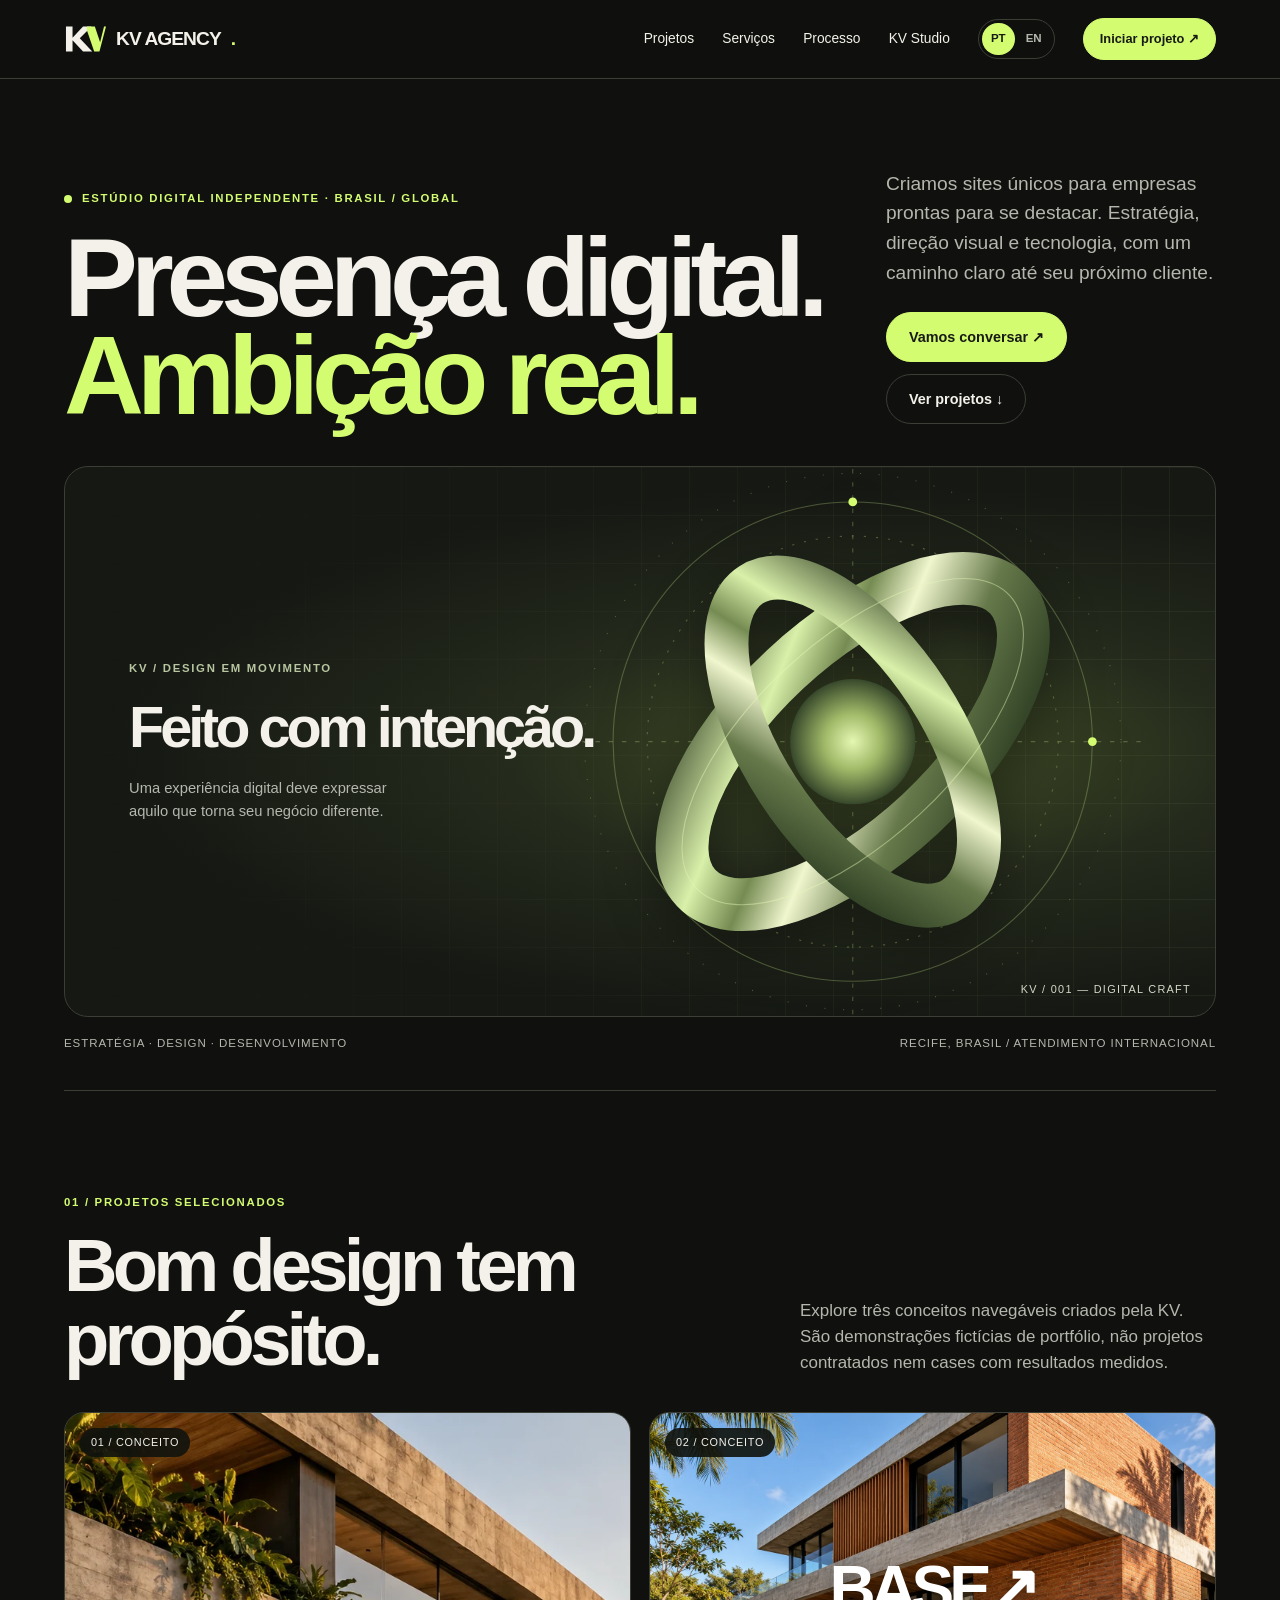
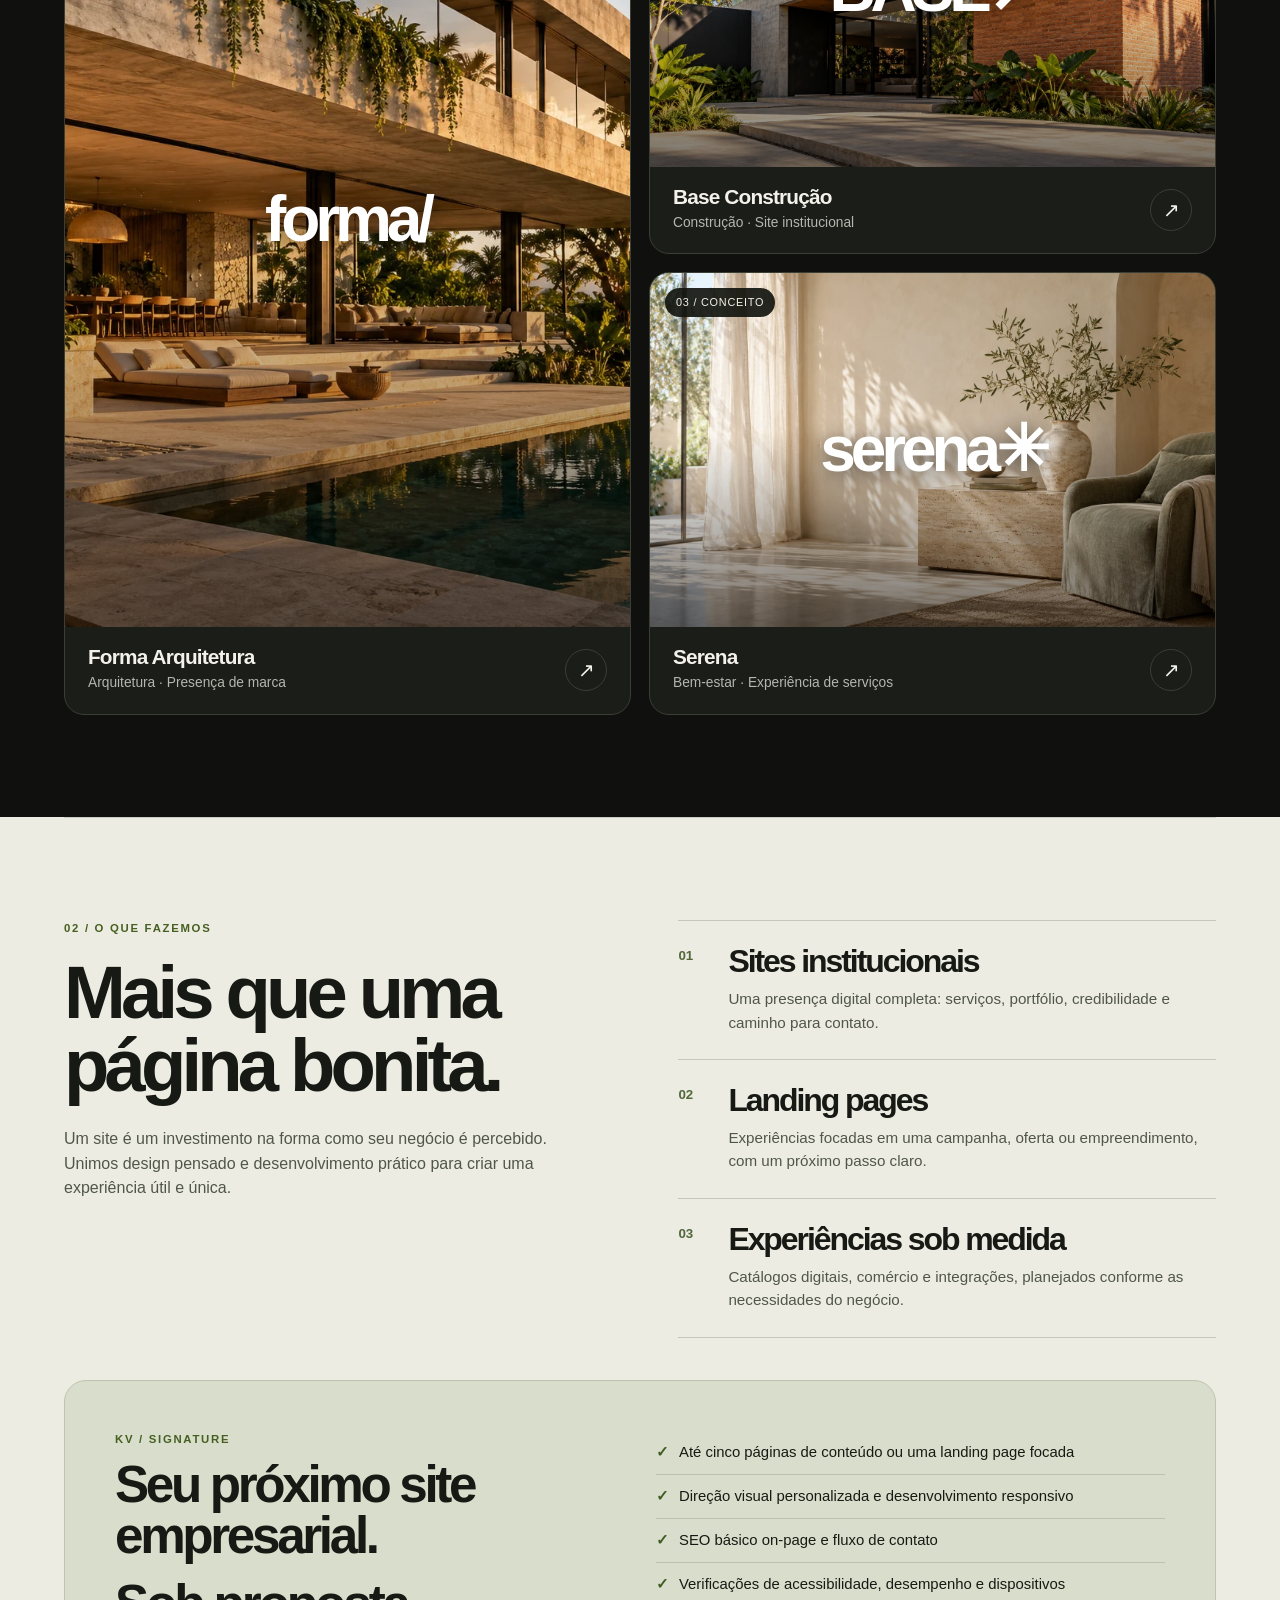
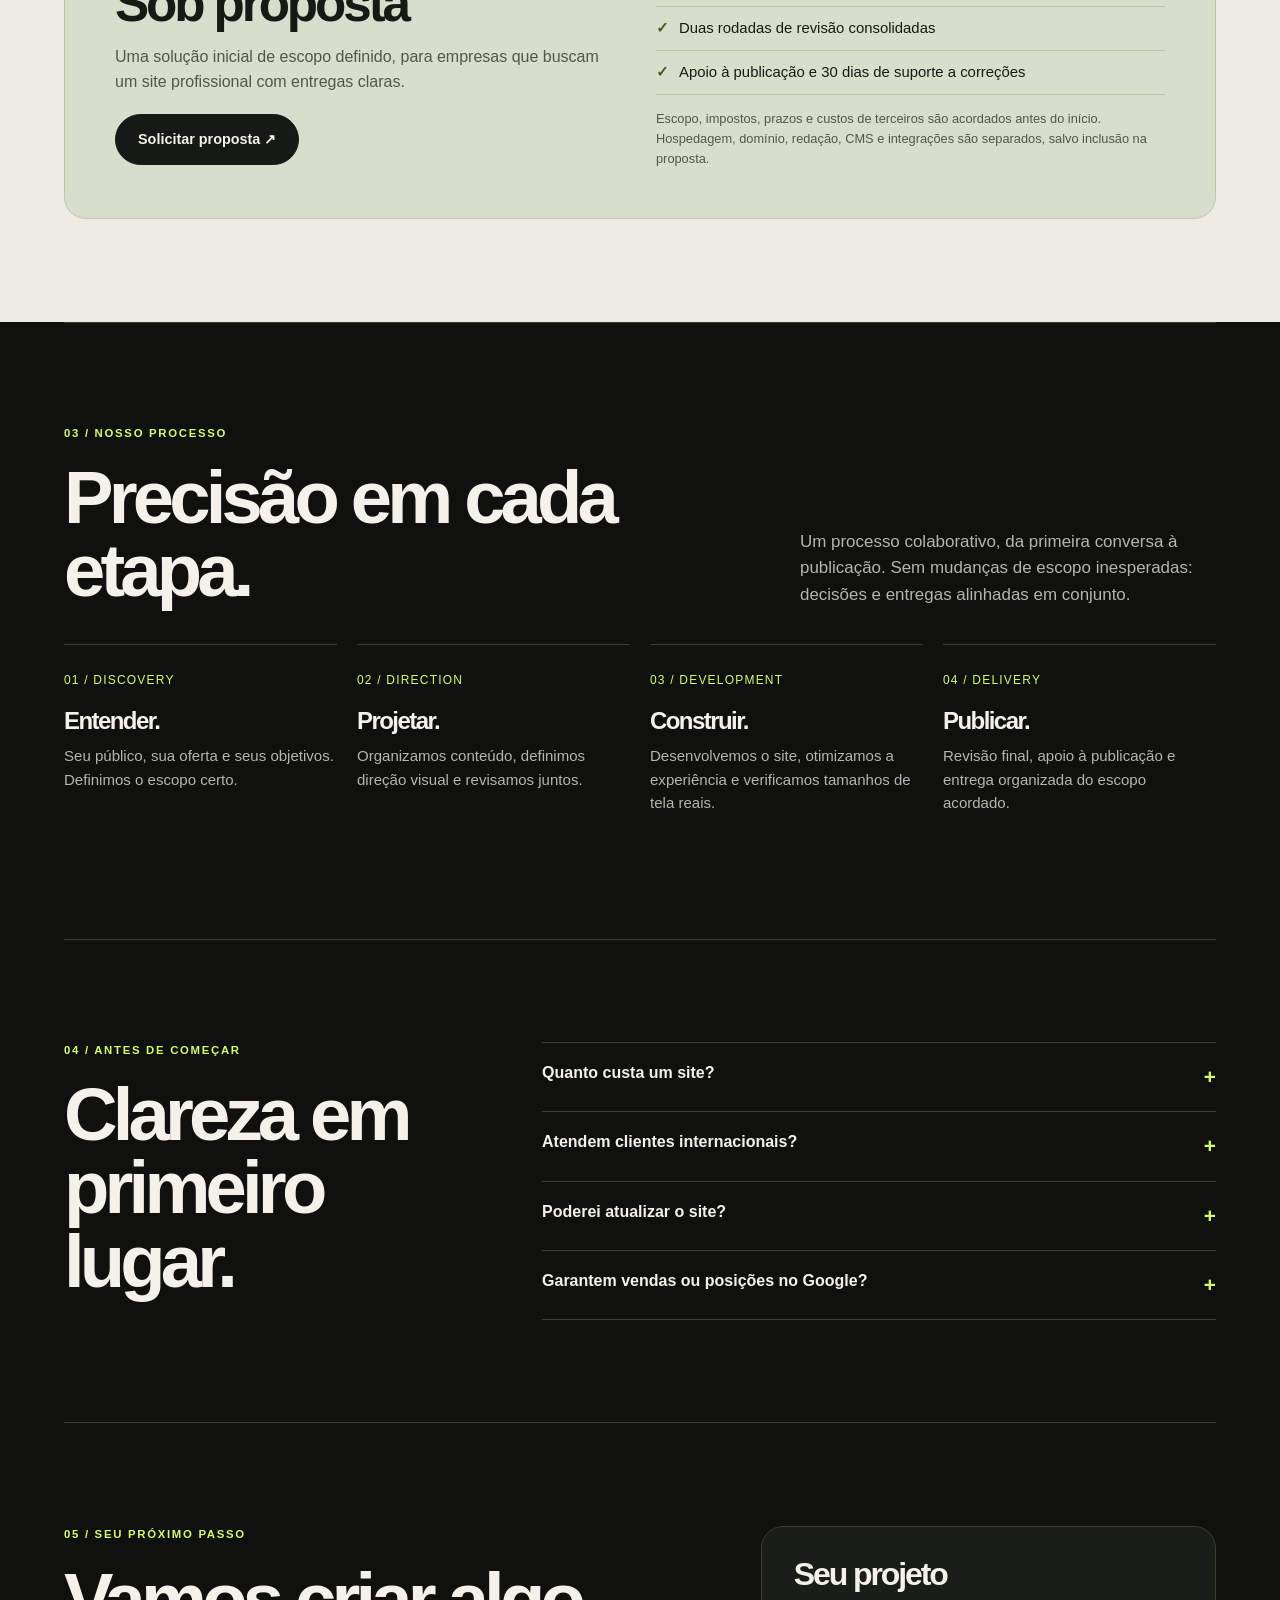
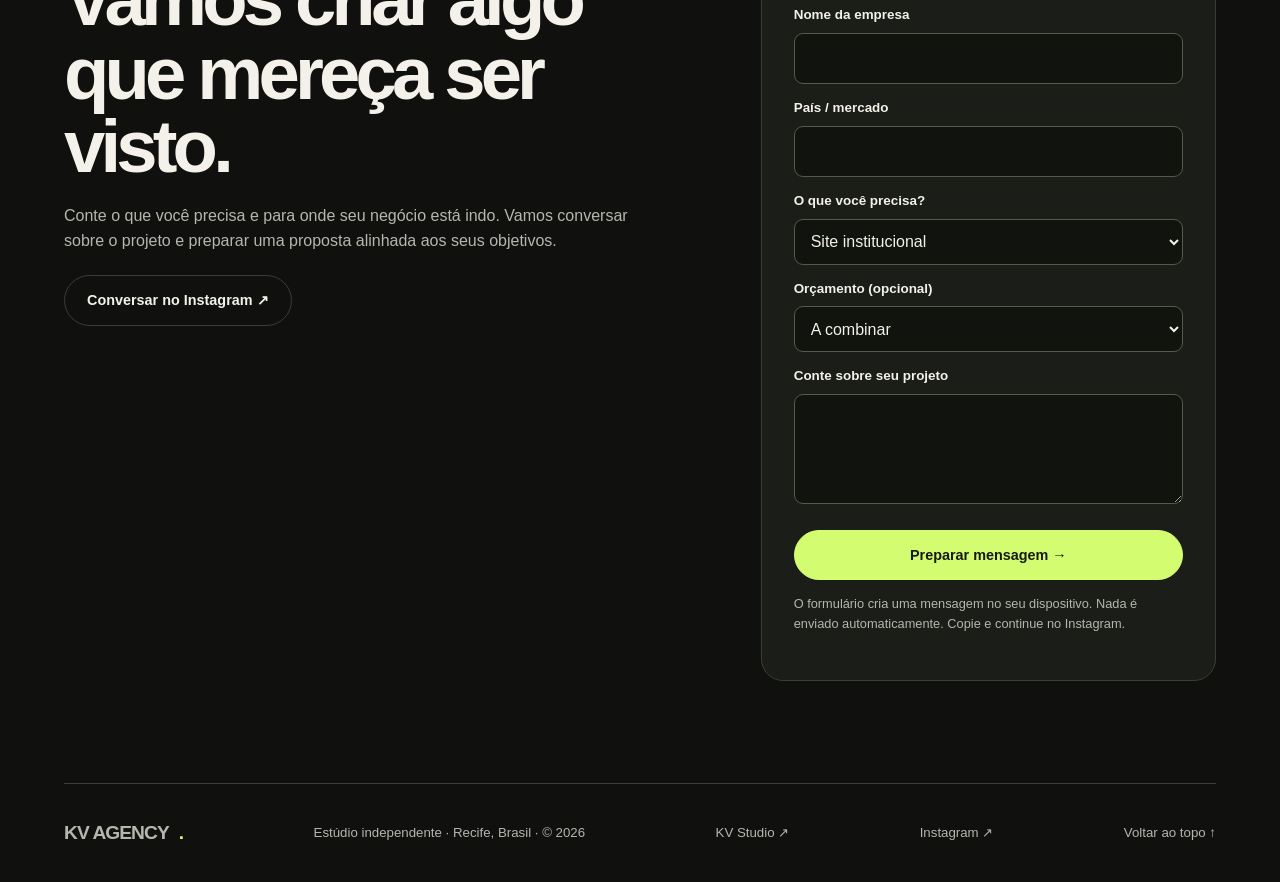
==== index.html @ 7738884a "Rebuild KV Agency as premium bilingual responsive studio website" ====
<!doctype html>
<html lang="pt-BR">
<head>
<meta charset="utf-8"><meta name="viewport" content="width=device-width, initial-scale=1"><meta name="theme-color" content="#10110f">
<title>KV AGENCY — Design digital para marcas ambiciosas</title><meta name="description" content="Estúdio independente de estratégia, design e desenvolvimento web. Sites personalizados para empresas que querem se destacar, do Brasil ao mundo."><meta property="og:title" content="KV AGENCY — Design digital para marcas ambiciosas"><meta property="og:description" content="Estratégia, design e desenvolvimento. Do Brasil para o mundo."><meta property="og:type" content="website"><link rel="icon" href="favicon.svg" type="image/svg+xml">
<style>
:root{--bg:#10110f;--panel:#1a1d18;--ink:#f3f1e9;--muted:#b4b7ad;--line:#3a3e35;--lime:#d3fc71;--paper:#edece3;--dark:#171a14;--max:1440px;--space:clamp(20px,5vw,76px)}*{box-sizing:border-box}html{scroll-behavior:smooth;scroll-padding-top:110px}body{margin:0;background:var(--bg);color:var(--ink);font-family:Arial,Helvetica,sans-serif;line-height:1.55;-webkit-font-smoothing:antialiased}a{color:inherit;text-decoration:none}button,input,textarea,select{font:inherit}button{cursor:pointer}button,a,input,select,textarea,summary{outline-offset:5px}button:focus-visible,a:focus-visible,input:focus-visible,select:focus-visible,textarea:focus-visible,summary:focus-visible{outline:2px solid #91b63c}h1,h2,h3,p{margin:0}h1,h2,h3{line-height:.99;letter-spacing:-.065em;font-weight:700}h2{font-size:clamp(2.55rem,5.8vw,5.8rem)}h3{font-size:clamp(1.45rem,2.5vw,2.2rem)}p{color:var(--muted)}img{display:block;max-width:100%}.wrap{max-width:var(--max);padding-inline:var(--space);margin-inline:auto}.skip{position:fixed;left:12px;top:-100px;background:var(--lime);color:var(--dark);padding:12px;z-index:20}.skip:focus{top:10px}.eyebrow{font-size:.71rem;font-weight:700;letter-spacing:.15em;text-transform:uppercase;color:var(--lime);display:flex;align-items:center;gap:10px}.dot{display:inline-block;width:8px;height:8px;background:var(--lime);border-radius:50%;flex:none}.topbar{position:sticky;top:0;z-index:10;background:#10110ff5;backdrop-filter:blur(14px);border-bottom:1px solid var(--line)}.navrow{display:flex;align-items:center;justify-content:space-between;gap:22px;min-height:78px}.brand{display:flex;align-items:center;gap:10px;white-space:nowrap;font-weight:800;font-size:1.2rem;letter-spacing:-.05em}.brand svg{width:42px;height:34px;flex:none}.nav{display:flex;align-items:center;gap:clamp(14px,2.2vw,32px);font-size:.86rem}.nav a:hover,.nav button:hover,.textlink:hover{color:var(--lime)}.nav a{white-space:nowrap}.lang{display:flex;border:1px solid var(--line);border-radius:99px;padding:3px;gap:2px}.lang button{font-size:.72rem;font-weight:700;background:none;color:var(--muted);border:0;border-radius:99px;padding:7px 9px}.lang button[aria-pressed=true]{background:var(--lime);color:var(--dark)}.menu{display:none;background:transparent;color:var(--ink);border:1px solid var(--line);border-radius:99px;padding:9px 13px}.button{min-height:50px;display:inline-flex;align-items:center;justify-content:center;gap:14px;padding:13px 22px;border-radius:99px;background:var(--lime);color:var(--dark);border:1px solid var(--lime);font-size:.9rem;font-weight:700;text-align:center;transition:background .2s,transform .2s}.button:hover{background:#efffc8;transform:translateY(-2px)}.button.outline{background:transparent;color:var(--ink);border-color:var(--line)}.button.outline:hover{border-color:var(--lime)}.nav .button{min-height:42px;padding:10px 16px;font-size:.8rem}.nav .button:hover{color:var(--dark)}.hero{padding-top:clamp(50px,7vw,100px);padding-bottom:38px;position:relative}.hero-top{display:grid;grid-template-columns:1fr .42fr;align-items:end;gap:36px;margin-bottom:42px}.hero h1{font-size:clamp(3.5rem,8.65vw,8.9rem);line-height:.88;margin-top:22px;max-width:1100px}.hero h1 span{color:var(--lime)}.hero-side p{max-width:390px;font-size:clamp(1rem,1.5vw,1.2rem);margin-bottom:24px}.hero-actions{display:flex;flex-wrap:wrap;gap:12px}.hero-art{min-height:clamp(300px,43vw,560px);border:1px solid var(--line);border-radius:24px;background:radial-gradient(ellipse at 70% 52%,#414d26 0,#242a1c 33%,#151813 67%);position:relative;overflow:hidden;isolation:isolate;display:flex;align-items:center;padding:clamp(24px,5vw,72px)}.hero-art:before{content:"";position:absolute;inset:0;z-index:-1;background:linear-gradient(#b3c18a12 1px,transparent 1px),linear-gradient(90deg,#b3c18a12 1px,transparent 1px);background-size:48px 48px;mask-image:linear-gradient(90deg,transparent,#000)}.art-copy{position:relative;z-index:2;width:46%;max-width:480px}.art-copy .eyebrow{color:#b8c5a0}.art-copy strong{display:block;font-size:clamp(2rem,4.5vw,4.7rem);letter-spacing:-.07em;line-height:1.02;margin:20px 0}.art-copy p{font-size:.92rem;max-width:300px}.orbit{position:absolute;right:-1%;width:65%;height:110%;top:-5%;pointer-events:none;filter:drop-shadow(0 18px 24px #0005)}.orbit .rotor{transform-origin:340px 260px;animation:drift 10s ease-in-out infinite}.art-index{position:absolute;bottom:18px;right:24px;color:#d2d9c5;font-size:.68rem;letter-spacing:.12em}.hero-foot{display:flex;justify-content:space-between;gap:15px;padding:18px 0 0;color:var(--muted);font-size:.72rem;letter-spacing:.08em;text-transform:uppercase}.section{padding-block:clamp(62px,8vw,120px);border-top:1px solid var(--line)}.heading{display:grid;grid-template-columns:1.1fr .65fr;align-items:end;gap:32px;margin-bottom:36px}.heading .eyebrow{margin-bottom:18px}.heading p{max-width:470px;font-size:1.06rem}.work-grid{display:grid;grid-template-columns:repeat(2,minmax(0,1fr));gap:18px}.project{min-width:0;display:block;border:1px solid var(--line);border-radius:20px;overflow:hidden;background:var(--panel);transition:border-color .2s}.project:hover{border-color:var(--lime)}.project:first-child{grid-row:span 2;display:flex;flex-direction:column}.project-visual{position:relative;overflow:hidden;aspect-ratio:16/10;background:#333c2c;isolation:isolate;display:grid;place-items:center}.project:first-child .project-visual{flex:1;min-height:0;aspect-ratio:auto}.project-visual img{position:absolute;width:100%;height:100%;object-fit:cover;inset:0;transition:transform .6s;z-index:-1}.project:hover img{transform:scale(1.04)}.project-visual:after{content:"";position:absolute;inset:0;background:linear-gradient(180deg,#0000 45%,#0008);z-index:-1}.project-visual.base{background:#795c42}.project-visual.serena{background:#5f5b53}.preview-mark{position:absolute;top:15px;left:15px;display:inline-flex;background:#11130ee8;color:#f4f1e9;border-radius:99px;padding:6px 11px;font-size:.68rem;text-transform:uppercase;letter-spacing:.07em}.project-name{font-size:clamp(2rem,5vw,5rem);color:white;font-weight:700;letter-spacing:-.08em;text-shadow:0 3px 20px #0008}.project-info{display:flex;align-items:center;justify-content:space-between;gap:15px;padding:20px 23px}.project-info h3{font-size:1.3rem;letter-spacing:-.04em}.project-info p{font-size:.86rem;margin-top:5px}.arrow{display:grid;place-items:center;border:1px solid var(--line);border-radius:50%;width:42px;height:42px;flex:none;font-size:1.25rem}.project:hover .arrow{background:var(--lime);color:var(--dark);border-color:var(--lime)}.light{background:var(--paper);color:var(--dark)}.light p{color:#50564a}.light .eyebrow{color:#456020}.light .section{border-color:#c8cbbf}.services{display:grid;grid-template-columns:1fr 1fr;gap:clamp(30px,6vw,85px)}.services .eyebrow{margin-bottom:18px}.services h2{margin-bottom:24px}.service-list{border-top:1px solid #c3c8b9}.service{display:grid;grid-template-columns:38px 1fr;gap:12px;padding:25px 0;border-bottom:1px solid #c3c8b9}.service small{color:#52673a;font-weight:700}.service h3{margin-bottom:9px}.service p{font-size:.95rem}.offer{margin-top:42px;background:#d9ddcb;border:1px solid #bdc5af;border-radius:22px;padding:clamp(24px,4vw,50px);display:grid;grid-template-columns:1fr 1fr;gap:32px}.offer .eyebrow{margin-bottom:12px}.offer h3{font-size:clamp(2rem,4vw,4rem);margin-bottom:16px}.price{font-size:clamp(2rem,4vw,3.7rem);font-weight:700;letter-spacing:-.06em;margin:8px 0 16px;line-height:1}.offer .button{background:var(--dark);color:var(--ink);border-color:var(--dark);margin-top:20px}.offer ul{list-style:none;padding:0;margin:0}.offer li{padding:10px 0;border-bottom:1px solid #bbc3ac;display:flex;gap:10px;font-size:.93rem}.offer li:before{content:"✓";color:#405b20;font-weight:bold}.fine{font-size:.8rem;margin-top:14px}.steps{display:grid;grid-template-columns:repeat(4,1fr);gap:20px}.step{border-top:1px solid var(--line);padding:22px 0}.step small{font-size:.75rem;color:var(--lime);letter-spacing:.1em}.step h3{margin:17px 0 12px;font-size:1.5rem}.step p{font-size:.94rem}.faq{display:grid;grid-template-columns:.65fr 1fr;gap:40px}.faq .eyebrow{margin-bottom:18px}.faq details{border-top:1px solid var(--line);padding:18px 0}.faq details:last-child{border-bottom:1px solid var(--line)}summary{cursor:pointer;font-weight:700;list-style:none;display:flex;justify-content:space-between;gap:20px}summary::-webkit-details-marker{display:none}summary:after{content:"+";color:var(--lime);font-size:1.3rem}details[open] summary:after{content:"−"}details p{margin-top:12px;font-size:.95rem}.contact{display:grid;grid-template-columns:1fr .75fr;gap:clamp(30px,7vw,100px);align-items:start}.contact h2{margin:20px 0}.contact .hero-actions{margin-top:22px}.brief{border:1px solid var(--line);background:var(--panel);border-radius:22px;padding:clamp(20px,3vw,32px)}.brief h3{margin-bottom:15px}.brief label{display:block;font-size:.84rem;font-weight:700;margin:14px 0 7px}.brief input,.brief select,.brief textarea{width:100%;background:#10130e;color:var(--ink);border:1px solid #545a4a;border-radius:9px;padding:12px;min-height:46px}.brief textarea{resize:vertical;min-height:110px}.brief .button{margin-top:18px;width:100%}.brief output{display:block;white-space:pre-wrap;overflow-wrap:anywhere;margin:18px 0;color:var(--ink);font-size:.92rem}.brief [hidden]{display:none!important}.result-actions{display:flex;gap:9px;flex-wrap:wrap}.result-actions .button{width:auto;margin:0}.foot{border-top:1px solid var(--line);padding:34px 0;display:flex;justify-content:space-between;gap:20px;flex-wrap:wrap;align-items:center;color:var(--muted);font-size:.83rem}.foot a:hover{color:var(--lime)}.js .reveal{opacity:0;transform:translateY(22px);transition:opacity .65s,transform .65s}.js .reveal.visible{opacity:1;transform:none}@keyframes drift{50%{transform:rotate(5deg) translateY(-8px)}}
@media(max-width:1000px){.navrow{gap:12px}.nav{gap:12px}.nav .button{display:none}.hero-top{grid-template-columns:1fr}.hero-side{display:flex;align-items:end;justify-content:space-between;gap:25px}.hero-side p{margin:0}.hero h1{font-size:clamp(3.6rem,10vw,8rem)}.hero-art{min-height:360px}.steps{grid-template-columns:1fr 1fr}.contact{grid-template-columns:1fr 1fr}}@media(max-width:700px){html{scroll-padding-top:85px}.navrow{min-height:68px;flex-wrap:wrap;padding-block:10px}.menu{display:block;margin-left:auto}.nav{display:none;width:100%;flex-direction:column;align-items:stretch;gap:0;padding-bottom:10px}.nav.open{display:flex}.nav a{padding:12px 0;border-top:1px solid var(--line)}.nav .button{display:inline-flex;border-top:1px solid var(--lime);padding:12px;margin-top:8px}.nav .lang{align-self:flex-start;margin-top:10px}.nojs .nav{display:flex}.hero{padding-top:48px}.hero-top{gap:22px;margin-bottom:24px}.hero h1{font-size:clamp(3.15rem,12.4vw,5.5rem);margin-top:19px}.hero-side{display:block}.hero-side p{margin-bottom:18px}.hero-art{min-height:420px;align-items:flex-start;padding:22px}.art-copy{width:100%;max-width:340px}.art-copy strong{font-size:2.2rem;margin:10px 0}.art-copy p{max-width:270px}.orbit{width:100%;height:68%;top:36%;right:-9%}.art-index{font-size:.6rem;right:12px;bottom:12px}.hero-foot{font-size:.63rem;flex-direction:column;gap:7px}.heading,.services,.offer,.faq,.contact{grid-template-columns:1fr;gap:24px}.heading{margin-bottom:25px}.work-grid{grid-template-columns:1fr}.project:first-child{grid-row:auto}.project:first-child .project-visual{flex:none;aspect-ratio:16/11}.project-info{padding:16px}.steps{gap:14px}.step h3{font-size:1.35rem}.foot{align-items:flex-start;flex-direction:column;gap:12px}.section{padding-block:58px}}@media(max-width:370px){.brand{font-size:1rem}.brand svg{width:34px}.hero h1{font-size:2.85rem}.hero-actions .button{width:100%}.steps{grid-template-columns:1fr}.art-copy strong{font-size:1.9rem}}@media(prefers-reduced-motion:reduce){html{scroll-behavior:auto}.orbit .rotor{animation:none}.js .reveal{opacity:1;transform:none;transition:none}.button,.project img{transition:none}.button:hover,.project:hover img{transform:none}}
</style>
</head><body class="nojs"><a class="skip" href="#conteudo" data-en="Skip to content">Pular para conteúdo</a>
<header class="topbar"><div class="wrap navrow"><a class="brand" href="#inicio" aria-label="KV Agency"><svg viewBox="0 0 64 44" aria-hidden="true"><path d="M3 3h10v17L29 3h13L24 21l19 20H29L13 24v17H3z" fill="currentColor"/><path d="M35 3h12l8 24 6-24h3L54 41h-8L35 9z" fill="#d3fc71"/></svg>KV AGENCY<span style="color:var(--lime)">.</span></a><button class="menu" type="button" aria-controls="nav" aria-expanded="false" data-en="Menu +">Menu +</button><nav class="nav" id="nav" aria-label="Navegação principal"><a href="#projetos" data-en="Work">Projetos</a><a href="#servicos" data-en="Services">Serviços</a><a href="#processo" data-en="Process">Processo</a><a href="kv-studio.html">KV Studio</a><div class="lang" aria-label="Language / Idioma"><button type="button" data-lang="pt" aria-pressed="true">PT</button><button type="button" data-lang="en" aria-pressed="false">EN</button></div><a class="button" href="#contato" data-en="Start a project ↗">Iniciar projeto ↗</a></nav></div></header>
<main id="conteudo"><div class="wrap"><section class="hero" id="inicio"><div class="hero-top"><div><div class="eyebrow"><span class="dot"></span><span data-en="Independent digital studio · Brazil / Worldwide">Estúdio digital independente · Brasil / Global</span></div><h1><span data-en="Digital presence." style="color:var(--ink)">Presença digital.</span><br><span data-en="Real ambition.">Ambição real.</span></h1></div><div class="hero-side"><p data-en="We design and build distinctive websites for businesses ready to stand out. Strategy, visual craft and technology, with a clear path to your next client.">Criamos sites únicos para empresas prontas para se destacar. Estratégia, direção visual e tecnologia, com um caminho claro até seu próximo cliente.</p><div class="hero-actions"><a class="button" href="#contato" data-en="Discuss a project ↗">Vamos conversar ↗</a><a class="button outline" href="#projetos" data-en="Explore work ↓">Ver projetos ↓</a></div></div></div>
<div class="hero-art"><div class="art-copy"><div class="eyebrow" data-en="KV / DESIGN IN MOTION">KV / DESIGN EM MOVIMENTO</div><strong data-en="Built with intent.">Feito com intenção.</strong><p data-en="A digital experience should express what makes your business different.">Uma experiência digital deve expressar aquilo que torna seu negócio diferente.</p></div><svg class="orbit" viewBox="0 0 680 520" aria-hidden="true"><defs><linearGradient id="metal" x1="0" y1="0" x2="1" y2="1"><stop stop-color="#3a472b"/><stop offset=".24" stop-color="#d9f0aa"/><stop offset=".38" stop-color="#758b52"/><stop offset=".51" stop-color="#f0f6ce"/><stop offset=".7" stop-color="#66794a"/><stop offset="1" stop-color="#23331c"/></linearGradient><radialGradient id="sphere"><stop stop-color="#e5f7b2"/><stop offset=".45" stop-color="#a0b968"/><stop offset="1" stop-color="#37482b"/></radialGradient></defs><g fill="none" stroke="#9aaf6966"><circle cx="340" cy="260" r="218"/><circle cx="340" cy="260" r="187" stroke-dasharray="2 9"/><circle cx="340" cy="260" r="244" stroke-dasharray="1 16"/><path d="M70 260h540M340 12v496" stroke-dasharray="4 8"/></g><g class="rotor"><ellipse cx="340" cy="260" rx="195" ry="90" transform="rotate(-43 340 260)" fill="none" stroke="url(#metal)" stroke-width="48"/><ellipse cx="340" cy="260" rx="170" ry="81" transform="rotate(57 340 260)" fill="none" stroke="url(#metal)" stroke-width="40"/><circle cx="340" cy="260" r="57" fill="url(#sphere)"/><ellipse cx="340" cy="260" rx="195" ry="90" transform="rotate(-43 340 260)" fill="none" stroke="#e5f7b7" stroke-opacity=".45" stroke-width="1"/></g><circle cx="340" cy="42" r="4" fill="#d3fc71"/><circle cx="558" cy="260" r="4" fill="#d3fc71"/></svg><span class="art-index">KV / 001 — DIGITAL CRAFT</span></div><div class="hero-foot"><span data-en="Strategy · Design · Development">Estratégia · Design · Desenvolvimento</span><span data-en="Based in Recife / Working internationally">Recife, Brasil / Atendimento internacional</span></div></section>
<section id="projetos" class="section reveal"><div class="heading"><div><div class="eyebrow" data-en="01 / Selected work">01 / Projetos selecionados</div><h2 data-en="Good design has a purpose.">Bom design tem propósito.</h2></div><p data-en="Explore three interactive concepts built by KV. These are fictional portfolio demonstrations, not commissioned client projects or measured case studies.">Explore três conceitos navegáveis criados pela KV. São demonstrações fictícias de portfólio, não projetos contratados nem cases com resultados medidos.</p></div><div class="work-grid"><a class="project" href="conceitos/forma.html"><div class="project-visual"><img src="assets/forma.webp" alt="" loading="lazy" width="1200" height="800"><span class="preview-mark" data-en="01 / Concept">01 / Conceito</span><span class="project-name">forma/</span></div><div class="project-info"><div><h3>Forma Arquitetura</h3><p data-en="Architecture · Brand presence">Arquitetura · Presença de marca</p></div><span class="arrow" aria-hidden="true">↗</span></div></a><a class="project" href="conceitos/base.html"><div class="project-visual base"><img src="assets/base.webp" alt="" loading="lazy" width="1200" height="800"><span class="preview-mark" data-en="02 / Concept">02 / Conceito</span><span class="project-name">BASE↗</span></div><div class="project-info"><div><h3>Base Construção</h3><p data-en="Construction · Business website">Construção · Site institucional</p></div><span class="arrow" aria-hidden="true">↗</span></div></a><a class="project" href="conceitos/serena.html"><div class="project-visual serena"><img src="assets/serena.webp" alt="" loading="lazy" width="1200" height="800"><span class="preview-mark" data-en="03 / Concept">03 / Conceito</span><span class="project-name">serena✳</span></div><div class="project-info"><div><h3>Serena</h3><p data-en="Wellness · Service experience">Bem-estar · Experiência de serviços</p></div><span class="arrow" aria-hidden="true">↗</span></div></a></div></section></div>
<div class="light"><div class="wrap"><section class="section" id="servicos"><div class="services"><div><div class="eyebrow" data-en="02 / What we do">02 / O que fazemos</div><h2 data-en="More than a beautiful page.">Mais que uma página bonita.</h2><p data-en="A website is an investment in how your business is understood. We combine thoughtful design and practical development to create a useful, distinctive experience.">Um site é um investimento na forma como seu negócio é percebido. Unimos design pensado e desenvolvimento prático para criar uma experiência útil e única.</p></div><div class="service-list"><article class="service"><small>01</small><div><h3 data-en="Business websites">Sites institucionais</h3><p data-en="A complete digital home for your brand: services, portfolio, credibility and enquiry flow.">Uma presença digital completa: serviços, portfólio, credibilidade e caminho para contato.</p></div></article><article class="service"><small>02</small><div><h3>Landing pages</h3><p data-en="Focused experiences for a campaign, offer or new development, with one clear next step.">Experiências focadas em uma campanha, oferta ou empreendimento, com um próximo passo claro.</p></div></article><article class="service"><small>03</small><div><h3 data-en="Custom experiences">Experiências sob medida</h3><p data-en="Digital catalogues, commerce and integrations, scoped around real business requirements.">Catálogos digitais, comércio e integrações, planejados conforme as necessidades do negócio.</p></div></article></div></div><div class="offer"><div><div class="eyebrow">KV / SIGNATURE</div><h3 data-en="Your next business website.">Seu próximo site empresarial.</h3><div class="price" data-en="From €1,250">Sob proposta</div><p data-en="A defined starting package for businesses seeking a polished website with clear deliverables.">Uma solução inicial de escopo definido, para empresas que buscam um site profissional com entregas claras.</p><a class="button" href="#contato" data-en="Request a proposal ↗">Solicitar proposta ↗</a></div><div><ul><li data-en="Up to five content pages or one focused landing page">Até cinco páginas de conteúdo ou uma landing page focada</li><li data-en="Custom visual direction and responsive development">Direção visual personalizada e desenvolvimento responsivo</li><li data-en="Basic on-page SEO and contact flow">SEO básico on-page e fluxo de contato</li><li data-en="Accessibility, performance and device checks">Verificações de acessibilidade, desempenho e dispositivos</li><li data-en="Two consolidated revision rounds">Duas rodadas de revisão consolidadas</li><li data-en="Launch assistance and 30-day defect support">Apoio à publicação e 30 dias de suporte a correções</li></ul><p class="fine" data-en="Final scope, tax, timeline and third-party costs are agreed before work begins. Hosting, domains, copywriting, CMS and integrations are separate unless included in the proposal.">Escopo, impostos, prazos e custos de terceiros são acordados antes do início. Hospedagem, domínio, redação, CMS e integrações são separados, salvo inclusão na proposta.</p></div></div></section></div></div>
<div class="wrap"><section id="processo" class="section reveal"><div class="heading"><div><div class="eyebrow" data-en="03 / Our process">03 / Nosso processo</div><h2 data-en="Precision at every step.">Precisão em cada etapa.</h2></div><p data-en="A collaborative process, from the first conversation to launch. No surprise scope changes: decisions and deliverables are agreed together.">Um processo colaborativo, da primeira conversa à publicação. Sem mudanças de escopo inesperadas: decisões e entregas alinhadas em conjunto.</p></div><div class="steps"><article class="step"><small>01 / DISCOVERY</small><h3 data-en="Understand.">Entender.</h3><p data-en="Your audience, your offer and your goals. Define the right scope.">Seu público, sua oferta e seus objetivos. Definimos o escopo certo.</p></article><article class="step"><small>02 / DIRECTION</small><h3 data-en="Design.">Projetar.</h3><p data-en="Structure the content, establish the visual direction and review it together.">Organizamos conteúdo, definimos direção visual e revisamos juntos.</p></article><article class="step"><small>03 / DEVELOPMENT</small><h3 data-en="Build.">Construir.</h3><p data-en="Develop the website, optimise the experience and check real screen sizes.">Desenvolvemos o site, otimizamos a experiência e verificamos tamanhos de tela reais.</p></article><article class="step"><small>04 / DELIVERY</small><h3 data-en="Launch.">Publicar.</h3><p data-en="Final review, launch assistance and a clear handover of the agreed deliverables.">Revisão final, apoio à publicação e entrega organizada do escopo acordado.</p></article></div></section>
<section class="section faq reveal" id="faq"><div><div class="eyebrow" data-en="04 / Good to know">04 / Antes de começar</div><h2 data-en="Clarity comes first.">Clareza em primeiro lugar.</h2></div><div><details><summary data-en="How much does a website cost?">Quanto custa um site?</summary><p data-en="International Signature projects start at €1,250. We confirm the final price after understanding pages, content and functionality.">O valor depende das páginas, conteúdo e funcionalidades. Definimos uma proposta com escopo e investimento antes de começar.</p></details><details><summary data-en="Can you work with international clients?">Atendem clientes internacionais?</summary><p data-en="Yes. We work remotely from Recife, Brazil, with written scope, agreed communication and English or Portuguese enquiries.">Sim. Trabalhamos remotamente a partir de Recife, com escopo escrito, comunicação acordada e atendimento em português ou inglês.</p></details><details><summary data-en="Will I be able to update the website?">Poderei atualizar o site?</summary><p data-en="We discuss your editing needs during discovery. A CMS or ongoing maintenance can be included as a separate agreed service.">Discutimos suas necessidades de edição no diagnóstico. Um CMS ou manutenção contínua pode ser incluído em um serviço acordado à parte.</p></details><details><summary data-en="Do you guarantee sales or search rankings?">Garantem vendas ou posições no Google?</summary><p data-en="No. We build around clear goals and best practices, but commercial outcomes and rankings depend on factors beyond the website.">Não. Construímos com objetivos claros e boas práticas, mas resultados comerciais e posições de busca dependem de fatores além do site.</p></details></div></section>
<section id="contato" class="section contact reveal"><div><div class="eyebrow" data-en="05 / Your next move">05 / Seu próximo passo</div><h2 data-en="Let's build something worth visiting.">Vamos criar algo que mereça ser visto.</h2><p data-en="Tell us what you need and where your business is going. We'll discuss your project and prepare a proposal tailored to your goals.">Conte o que você precisa e para onde seu negócio está indo. Vamos conversar sobre o projeto e preparar uma proposta alinhada aos seus objetivos.</p><div class="hero-actions"><a class="button outline" href="https://www.instagram.com/kvagency.studio/" target="_blank" rel="noopener noreferrer" data-en="Talk on Instagram ↗">Conversar no Instagram ↗</a></div></div><div class="brief"><form id="brief"><h3 data-en="Project brief">Seu projeto</h3><label for="company" data-en="Business name">Nome da empresa</label><input id="company" required maxlength="100" autocomplete="organization"><label for="country" data-en="Country / market">País / mercado</label><input id="country" required maxlength="80" autocomplete="country-name"><label for="type" data-en="What do you need?">O que você precisa?</label><select id="type"><option data-en="Business website">Site institucional</option><option>Landing page</option><option data-en="Digital catalogue / commerce">Catálogo digital / comércio</option><option data-en="Custom project">Projeto personalizado</option><option data-en="I need guidance">Preciso de orientação</option></select><label for="budget" data-en="Budget (optional)">Orçamento (opcional)</label><select id="budget"><option value="" data-en="To be discussed">A combinar</option><option>€1.250–€2.000</option><option>€2.000–€4.000</option><option>€4.000+</option><option data-en="Other budget">Outro orçamento (R$ ou €)</option></select><label for="details" data-en="Tell us about your project">Conte sobre seu projeto</label><textarea id="details" required maxlength="1500"></textarea><button class="button" type="submit" data-en="Prepare my enquiry →">Preparar mensagem →</button><p class="fine" data-en="This form creates a message on your device. Nothing is sent automatically. Copy it and continue on Instagram.">O formulário cria uma mensagem no seu dispositivo. Nada é enviado automaticamente. Copie e continue no Instagram.</p><p class="fine" id="validation" role="status"></p></form><div id="result" hidden tabindex="-1"><h3 data-en="Your enquiry is ready.">Sua mensagem está pronta.</h3><output id="message"></output><div class="result-actions"><button class="button outline" id="copy" type="button" data-en="Copy message">Copiar mensagem</button><a class="button" href="https://www.instagram.com/kvagency.studio/" target="_blank" rel="noopener noreferrer" data-en="Open Instagram ↗">Abrir Instagram ↗</a><button class="button outline" id="edit" type="button" data-en="Edit">Editar</button></div><p id="status" class="fine" role="status"></p></div><noscript><p>Para solicitar uma proposta, utilize o link do Instagram. / Please use Instagram to enquire.</p></noscript></div></section>
<footer class="foot"><a class="brand" href="#inicio">KV AGENCY<span style="color:var(--lime)">.</span></a><span data-en="Independent studio · Recife, Brazil · © 2026">Estúdio independente · Recife, Brasil · © 2026</span><a href="kv-studio.html">KV Studio ↗</a><a href="https://www.instagram.com/kvagency.studio/" target="_blank" rel="noopener noreferrer">Instagram ↗</a><a href="#inicio" data-en="Back to top ↑">Voltar ao topo ↑</a></footer></div></main>
<script>
(()=>{const d=document,q=s=>d.querySelector(s),qa=s=>[...d.querySelectorAll(s)];d.body.classList.remove('nojs');const nav=q('#nav'),menu=q('.menu'),form=q('#brief'),result=q('#result'),msg=q('#message'),status=q('#status'),validation=q('#validation');let lang='pt';const translations=qa('[data-en]').map(el=>[el,el.textContent,el.dataset.en]);const title=d.title,desc=q('meta[name=description]'),originalDesc=desc.content;function closeMenu(){nav.classList.remove('open');menu.setAttribute('aria-expanded','false')}function setLang(next,update=true){lang=next==='en'?'en':'pt';d.documentElement.lang=lang==='en'?'en':'pt-BR';translations.forEach(([el,pt,en])=>el.textContent=lang==='en'?en:pt);qa('[data-lang]').forEach(b=>b.setAttribute('aria-pressed',String(b.dataset.lang===lang)));d.title=lang==='en'?'KV AGENCY — Premium web design for ambitious businesses':title;desc.content=lang==='en'?'Independent digital studio. Strategy, design and web development for ambitious businesses worldwide. International projects from €1,250.':originalDesc;q('#nav').setAttribute('aria-label',lang==='en'?'Main navigation':'Navegação principal');if(update){const u=new URL(location.href);if(lang==='en')u.searchParams.set('lang','en');else u.searchParams.delete('lang');history.replaceState(null,'',u)}if(!result.hidden)makeMessage();status.textContent='';validation.textContent='';closeMenu()}function makeMessage(){const fields=['company','country','type','budget','details'].map(x=>q('#'+x).value.trim()),[company,country,type,budget,details]=fields;msg.textContent=lang==='en'?'Hello KV AGENCY! I would like to discuss a website project.\n\nBusiness: '+company+'\nMarket: '+country+'\nType: '+type+'\nBudget: '+(budget||'To be discussed')+'\nProject: '+details:'Olá, KV AGENCY! Gostaria de conversar sobre um projeto.\n\nEmpresa: '+company+'\nPaís: '+country+'\nTipo: '+type+'\nOrçamento: '+(budget||'A combinar')+'\nProjeto: '+details}qa('[data-lang]').forEach(b=>b.addEventListener('click',()=>setLang(b.dataset.lang)));menu.addEventListener('click',()=>{const open=menu.getAttribute('aria-expanded')!=='true';menu.setAttribute('aria-expanded',String(open));nav.classList.toggle('open',open)});qa('#nav a').forEach(a=>a.addEventListener('click',closeMenu));d.addEventListener('keydown',e=>{if(e.key==='Escape')closeMenu()});matchMedia('(min-width:701px)').addEventListener('change',e=>{if(e.matches)closeMenu()});form.addEventListener('submit',e=>{e.preventDefault();if(['company','country','details'].some(x=>!q('#'+x).value.trim())){validation.textContent=lang==='en'?'Please complete the required fields.':'Preencha os campos obrigatórios.';return}makeMessage();form.hidden=true;result.hidden=false;result.focus()});q('#edit').addEventListener('click',()=>{result.hidden=true;form.hidden=false;status.textContent='';q('#company').focus()});q('#copy').addEventListener('click',async()=>{try{await navigator.clipboard.writeText(msg.textContent);status.textContent=lang==='en'?'Copied. Paste it into Instagram.':'Copiado. Cole no Instagram.'}catch{const range=d.createRange();range.selectNodeContents(msg);const sel=getSelection();sel.removeAllRanges();sel.addRange(range);status.textContent=lang==='en'?'Text selected. Copy it to continue.':'Texto selecionado. Copie para continuar.'}});setLang(new URLSearchParams(location.search).get('lang'),false);if('IntersectionObserver'in window&&!matchMedia('(prefers-reduced-motion: reduce)').matches){d.documentElement.classList.add('js');const io=new IntersectionObserver(es=>es.forEach(e=>{if(e.isIntersecting){e.target.classList.add('visible');io.unobserve(e.target)}}),{threshold:.06});qa('.reveal').forEach(e=>io.observe(e))}})();
</script></body></html>
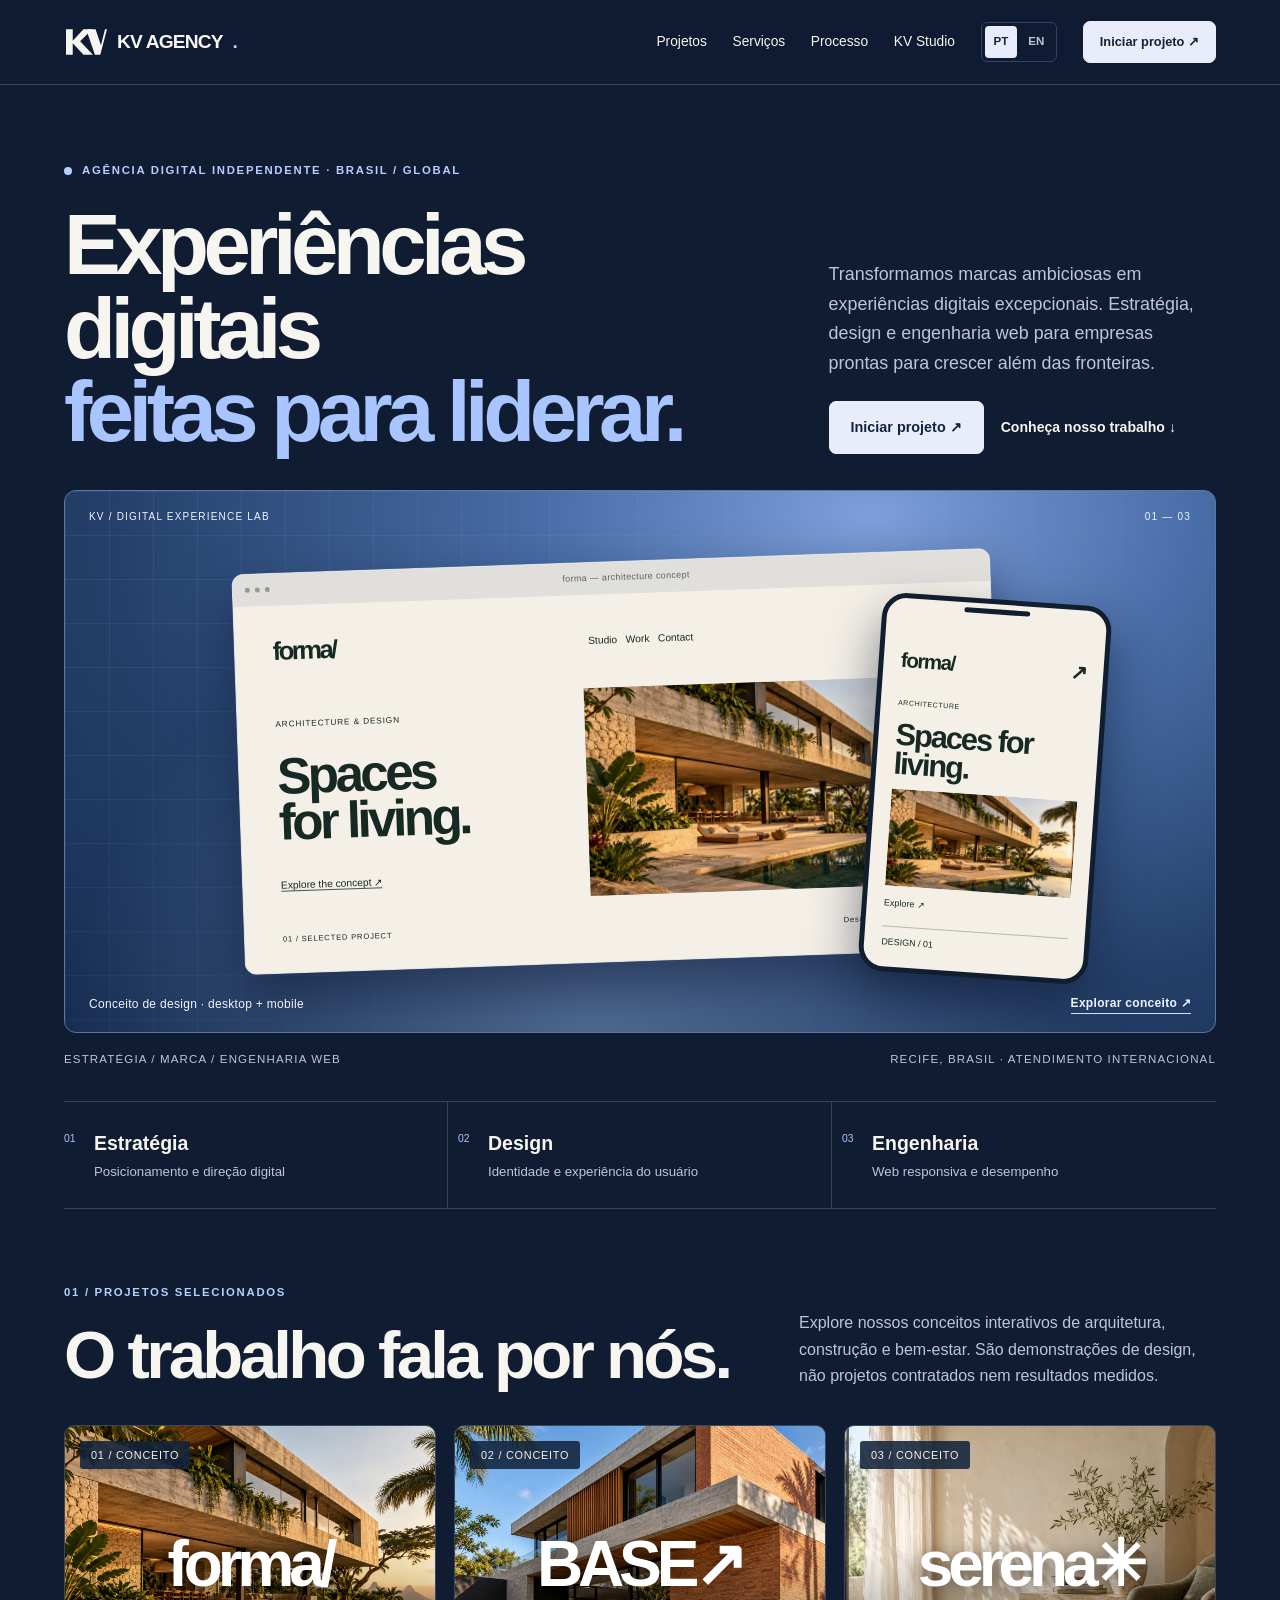
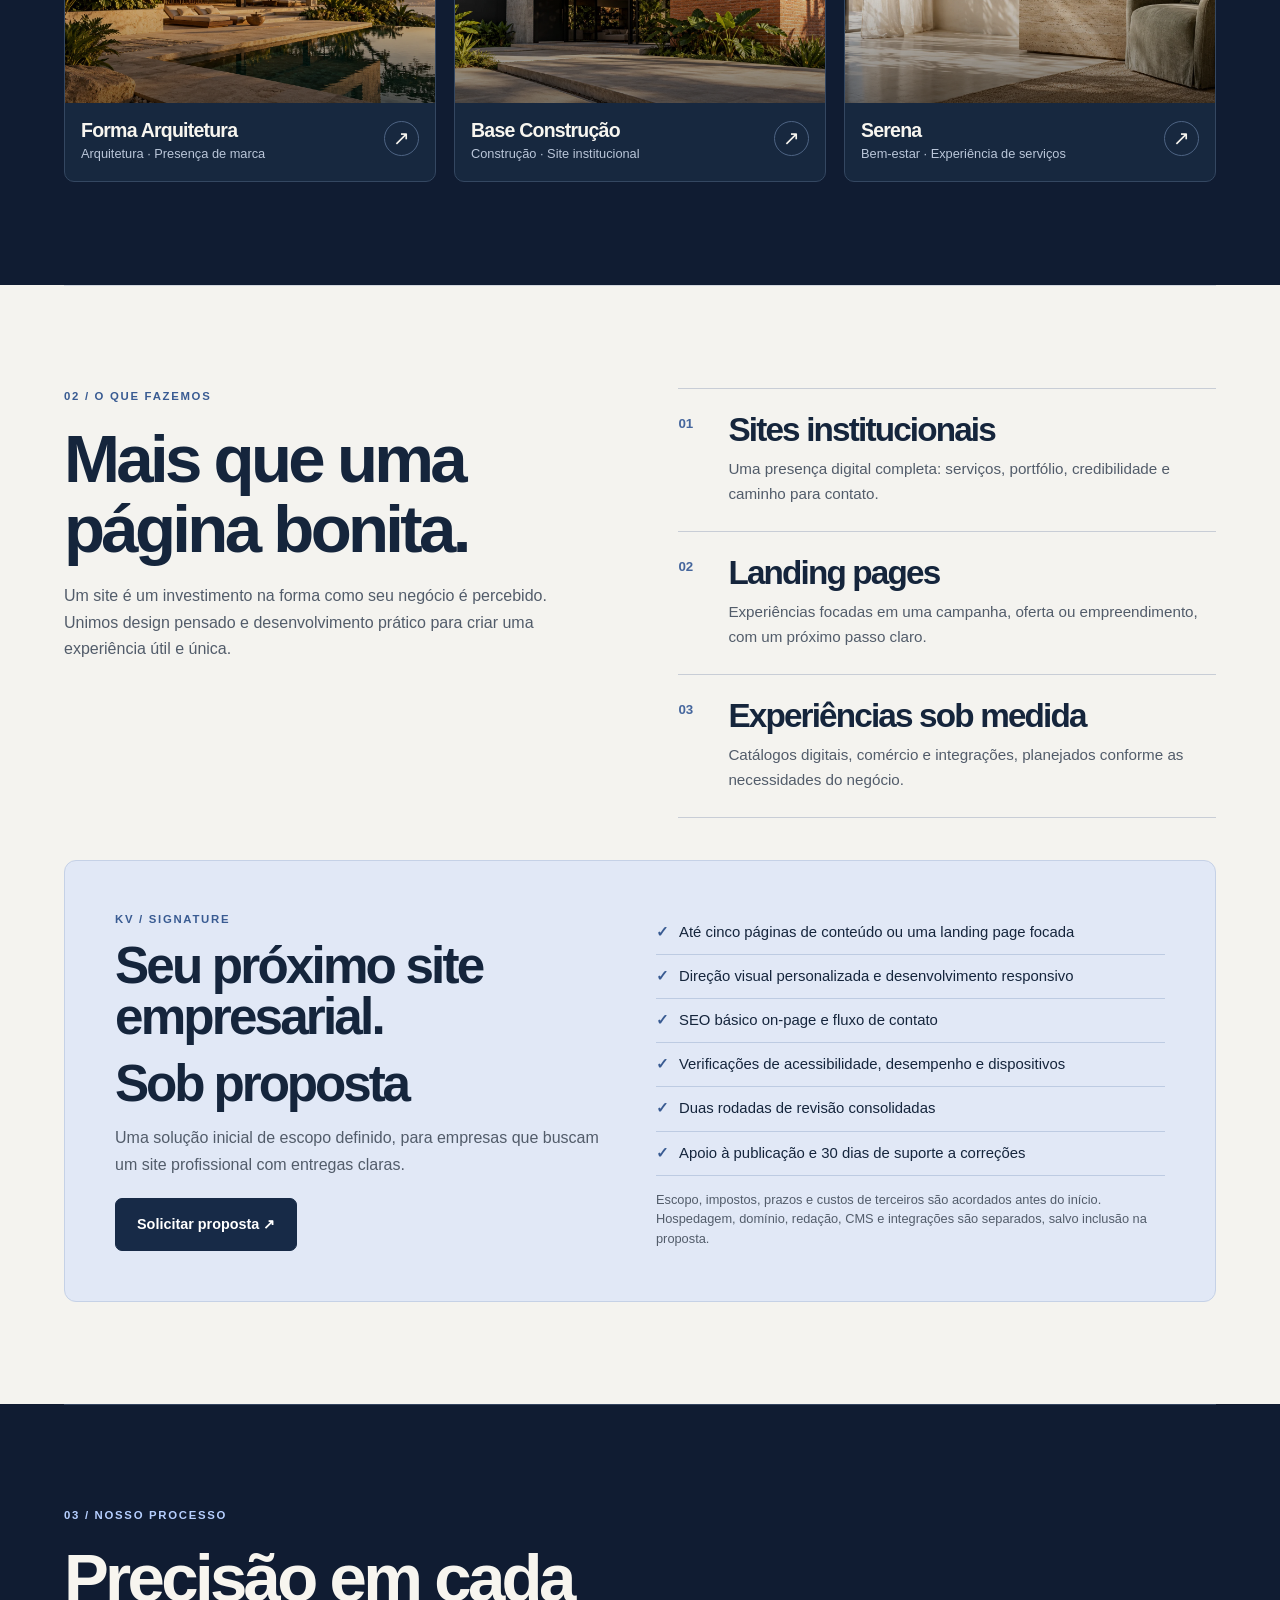
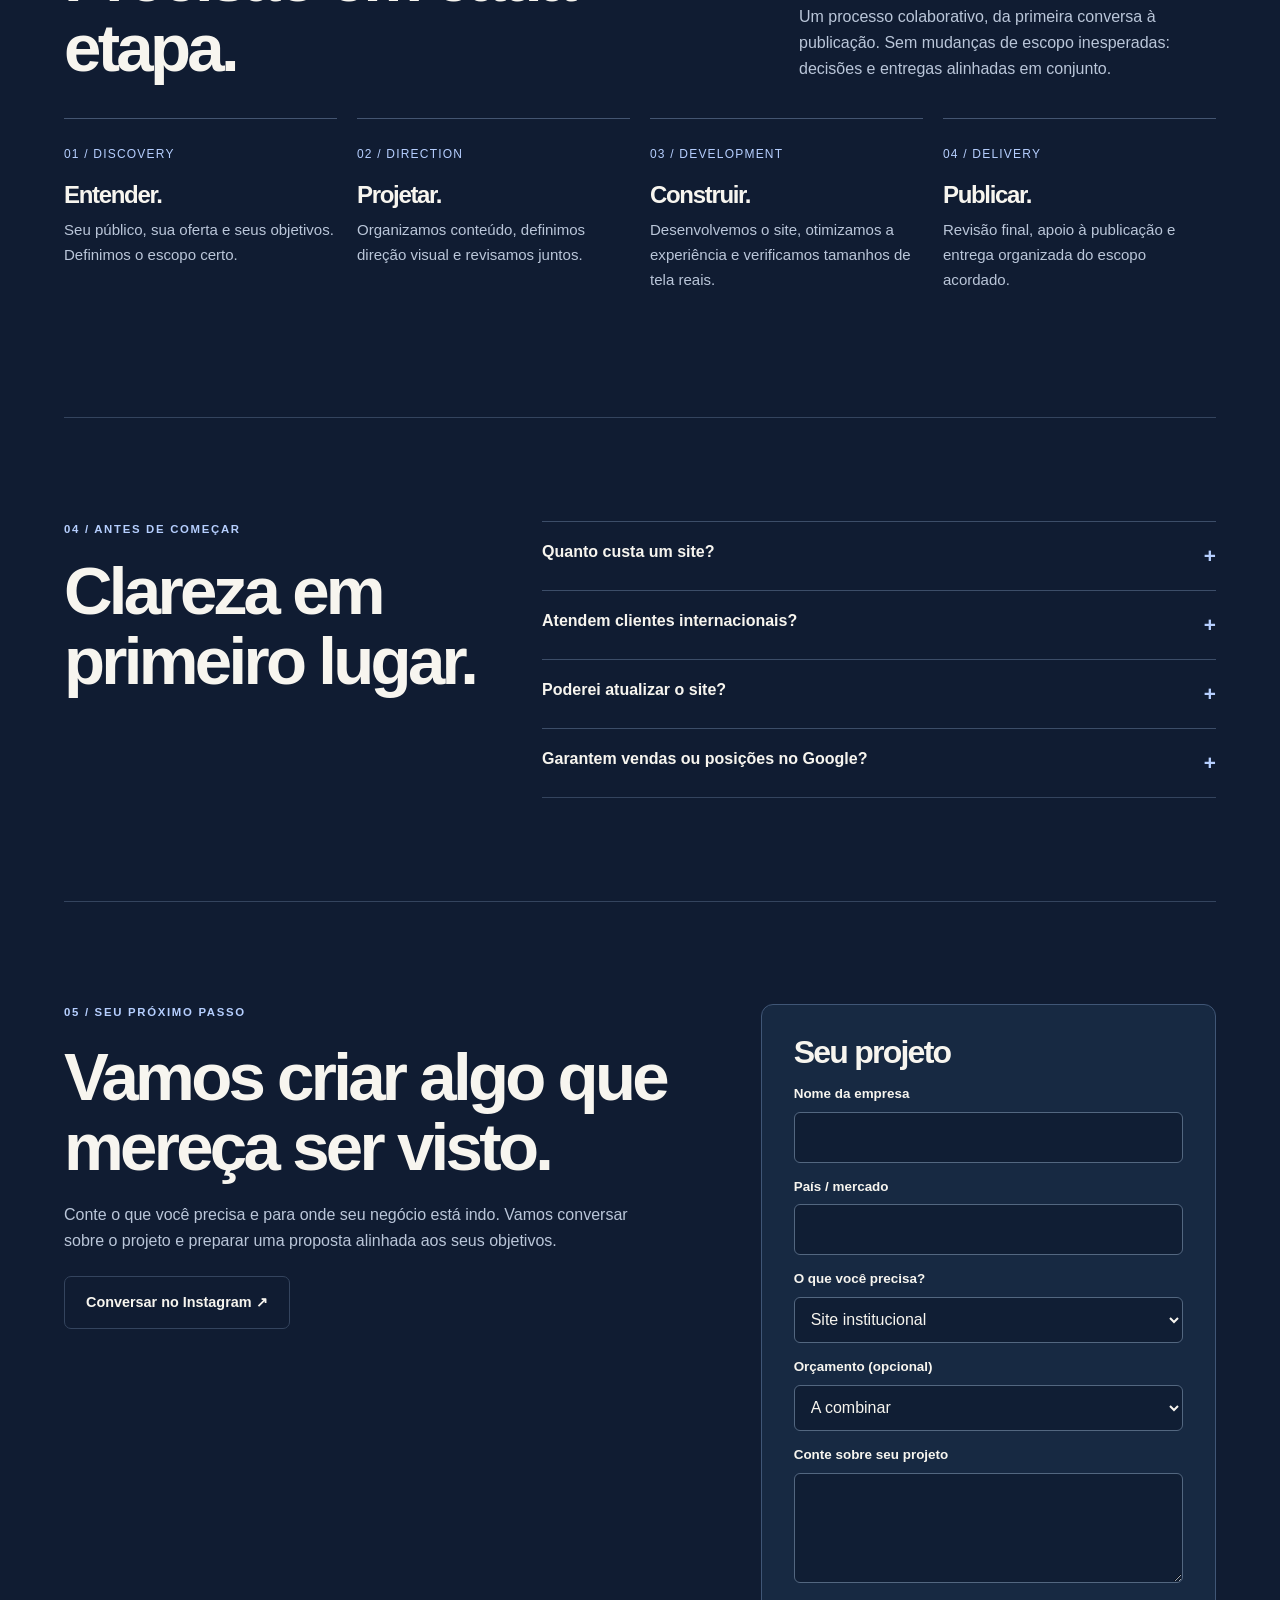
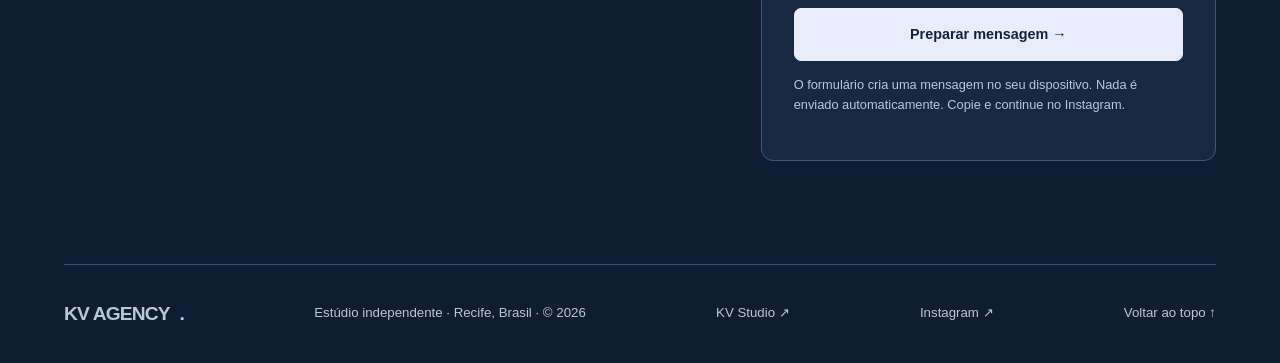
==== commit 4043f030: "Redesign KV Agency with global enterprise identity and responsive device showcase" ====
--- a/index.html
+++ b/index.html
@@ -1,22 +1,35 @@
-<!doctype html>
+<!DOCTYPE html>
+
 <html lang="pt-BR">
 <head>
-<meta charset="utf-8"><meta name="viewport" content="width=device-width, initial-scale=1"><meta name="theme-color" content="#10110f">
-<title>KV AGENCY — Design digital para marcas ambiciosas</title><meta name="description" content="Estúdio independente de estratégia, design e desenvolvimento web. Sites personalizados para empresas que querem se destacar, do Brasil ao mundo."><meta property="og:title" content="KV AGENCY — Design digital para marcas ambiciosas"><meta property="og:description" content="Estratégia, design e desenvolvimento. Do Brasil para o mundo."><meta property="og:type" content="website"><link rel="icon" href="favicon.svg" type="image/svg+xml">
+<meta charset="utf-8"/><meta content="width=device-width, initial-scale=1" name="viewport"/><meta content="#101c32" name="theme-color"/>
+<title>KV AGENCY — Estratégia, design e engenharia web</title><meta content="KV AGENCY. Agência digital independente, design e engenharia web para marcas ambiciosas. Atendimento internacional." name="description"/><meta content="KV AGENCY — Design digital para marcas ambiciosas" property="og:title"/><meta content="Estratégia, design e desenvolvimento. Do Brasil para o mundo." property="og:description"/><meta content="website" property="og:type"/><link href="favicon.svg" rel="icon" type="image/svg+xml"/>
 <style>
 :root{--bg:#10110f;--panel:#1a1d18;--ink:#f3f1e9;--muted:#b4b7ad;--line:#3a3e35;--lime:#d3fc71;--paper:#edece3;--dark:#171a14;--max:1440px;--space:clamp(20px,5vw,76px)}*{box-sizing:border-box}html{scroll-behavior:smooth;scroll-padding-top:110px}body{margin:0;background:var(--bg);color:var(--ink);font-family:Arial,Helvetica,sans-serif;line-height:1.55;-webkit-font-smoothing:antialiased}a{color:inherit;text-decoration:none}button,input,textarea,select{font:inherit}button{cursor:pointer}button,a,input,select,textarea,summary{outline-offset:5px}button:focus-visible,a:focus-visible,input:focus-visible,select:focus-visible,textarea:focus-visible,summary:focus-visible{outline:2px solid #91b63c}h1,h2,h3,p{margin:0}h1,h2,h3{line-height:.99;letter-spacing:-.065em;font-weight:700}h2{font-size:clamp(2.55rem,5.8vw,5.8rem)}h3{font-size:clamp(1.45rem,2.5vw,2.2rem)}p{color:var(--muted)}img{display:block;max-width:100%}.wrap{max-width:var(--max);padding-inline:var(--space);margin-inline:auto}.skip{position:fixed;left:12px;top:-100px;background:var(--lime);color:var(--dark);padding:12px;z-index:20}.skip:focus{top:10px}.eyebrow{font-size:.71rem;font-weight:700;letter-spacing:.15em;text-transform:uppercase;color:var(--lime);display:flex;align-items:center;gap:10px}.dot{display:inline-block;width:8px;height:8px;background:var(--lime);border-radius:50%;flex:none}.topbar{position:sticky;top:0;z-index:10;background:#10110ff5;backdrop-filter:blur(14px);border-bottom:1px solid var(--line)}.navrow{display:flex;align-items:center;justify-content:space-between;gap:22px;min-height:78px}.brand{display:flex;align-items:center;gap:10px;white-space:nowrap;font-weight:800;font-size:1.2rem;letter-spacing:-.05em}.brand svg{width:42px;height:34px;flex:none}.nav{display:flex;align-items:center;gap:clamp(14px,2.2vw,32px);font-size:.86rem}.nav a:hover,.nav button:hover,.textlink:hover{color:var(--lime)}.nav a{white-space:nowrap}.lang{display:flex;border:1px solid var(--line);border-radius:99px;padding:3px;gap:2px}.lang button{font-size:.72rem;font-weight:700;background:none;color:var(--muted);border:0;border-radius:99px;padding:7px 9px}.lang button[aria-pressed=true]{background:var(--lime);color:var(--dark)}.menu{display:none;background:transparent;color:var(--ink);border:1px solid var(--line);border-radius:99px;padding:9px 13px}.button{min-height:50px;display:inline-flex;align-items:center;justify-content:center;gap:14px;padding:13px 22px;border-radius:99px;background:var(--lime);color:var(--dark);border:1px solid var(--lime);font-size:.9rem;font-weight:700;text-align:center;transition:background .2s,transform .2s}.button:hover{background:#efffc8;transform:translateY(-2px)}.button.outline{background:transparent;color:var(--ink);border-color:var(--line)}.button.outline:hover{border-color:var(--lime)}.nav .button{min-height:42px;padding:10px 16px;font-size:.8rem}.nav .button:hover{color:var(--dark)}.hero{padding-top:clamp(50px,7vw,100px);padding-bottom:38px;position:relative}.hero-top{display:grid;grid-template-columns:1fr .42fr;align-items:end;gap:36px;margin-bottom:42px}.hero h1{font-size:clamp(3.5rem,8.65vw,8.9rem);line-height:.88;margin-top:22px;max-width:1100px}.hero h1 span{color:var(--lime)}.hero-side p{max-width:390px;font-size:clamp(1rem,1.5vw,1.2rem);margin-bottom:24px}.hero-actions{display:flex;flex-wrap:wrap;gap:12px}.hero-art{min-height:clamp(300px,43vw,560px);border:1px solid var(--line);border-radius:24px;background:radial-gradient(ellipse at 70% 52%,#414d26 0,#242a1c 33%,#151813 67%);position:relative;overflow:hidden;isolation:isolate;display:flex;align-items:center;padding:clamp(24px,5vw,72px)}.hero-art:before{content:"";position:absolute;inset:0;z-index:-1;background:linear-gradient(#b3c18a12 1px,transparent 1px),linear-gradient(90deg,#b3c18a12 1px,transparent 1px);background-size:48px 48px;mask-image:linear-gradient(90deg,transparent,#000)}.art-copy{position:relative;z-index:2;width:46%;max-width:480px}.art-copy .eyebrow{color:#b8c5a0}.art-copy strong{display:block;font-size:clamp(2rem,4.5vw,4.7rem);letter-spacing:-.07em;line-height:1.02;margin:20px 0}.art-copy p{font-size:.92rem;max-width:300px}.orbit{position:absolute;right:-1%;width:65%;height:110%;top:-5%;pointer-events:none;filter:drop-shadow(0 18px 24px #0005)}.orbit .rotor{transform-origin:340px 260px;animation:drift 10s ease-in-out infinite}.art-index{position:absolute;bottom:18px;right:24px;color:#d2d9c5;font-size:.68rem;letter-spacing:.12em}.hero-foot{display:flex;justify-content:space-between;gap:15px;padding:18px 0 0;color:var(--muted);font-size:.72rem;letter-spacing:.08em;text-transform:uppercase}.section{padding-block:clamp(62px,8vw,120px);border-top:1px solid var(--line)}.heading{display:grid;grid-template-columns:1.1fr .65fr;align-items:end;gap:32px;margin-bottom:36px}.heading .eyebrow{margin-bottom:18px}.heading p{max-width:470px;font-size:1.06rem}.work-grid{display:grid;grid-template-columns:repeat(2,minmax(0,1fr));gap:18px}.project{min-width:0;display:block;border:1px solid var(--line);border-radius:20px;overflow:hidden;background:var(--panel);transition:border-color .2s}.project:hover{border-color:var(--lime)}.project:first-child{grid-row:span 2;display:flex;flex-direction:column}.project-visual{position:relative;overflow:hidden;aspect-ratio:16/10;background:#333c2c;isolation:isolate;display:grid;place-items:center}.project:first-child .project-visual{flex:1;min-height:0;aspect-ratio:auto}.project-visual img{position:absolute;width:100%;height:100%;object-fit:cover;inset:0;transition:transform .6s;z-index:-1}.project:hover img{transform:scale(1.04)}.project-visual:after{content:"";position:absolute;inset:0;background:linear-gradient(180deg,#0000 45%,#0008);z-index:-1}.project-visual.base{background:#795c42}.project-visual.serena{background:#5f5b53}.preview-mark{position:absolute;top:15px;left:15px;display:inline-flex;background:#11130ee8;color:#f4f1e9;border-radius:99px;padding:6px 11px;font-size:.68rem;text-transform:uppercase;letter-spacing:.07em}.project-name{font-size:clamp(2rem,5vw,5rem);color:white;font-weight:700;letter-spacing:-.08em;text-shadow:0 3px 20px #0008}.project-info{display:flex;align-items:center;justify-content:space-between;gap:15px;padding:20px 23px}.project-info h3{font-size:1.3rem;letter-spacing:-.04em}.project-info p{font-size:.86rem;margin-top:5px}.arrow{display:grid;place-items:center;border:1px solid var(--line);border-radius:50%;width:42px;height:42px;flex:none;font-size:1.25rem}.project:hover .arrow{background:var(--lime);color:var(--dark);border-color:var(--lime)}.light{background:var(--paper);color:var(--dark)}.light p{color:#50564a}.light .eyebrow{color:#456020}.light .section{border-color:#c8cbbf}.services{display:grid;grid-template-columns:1fr 1fr;gap:clamp(30px,6vw,85px)}.services .eyebrow{margin-bottom:18px}.services h2{margin-bottom:24px}.service-list{border-top:1px solid #c3c8b9}.service{display:grid;grid-template-columns:38px 1fr;gap:12px;padding:25px 0;border-bottom:1px solid #c3c8b9}.service small{color:#52673a;font-weight:700}.service h3{margin-bottom:9px}.service p{font-size:.95rem}.offer{margin-top:42px;background:#d9ddcb;border:1px solid #bdc5af;border-radius:22px;padding:clamp(24px,4vw,50px);display:grid;grid-template-columns:1fr 1fr;gap:32px}.offer .eyebrow{margin-bottom:12px}.offer h3{font-size:clamp(2rem,4vw,4rem);margin-bottom:16px}.price{font-size:clamp(2rem,4vw,3.7rem);font-weight:700;letter-spacing:-.06em;margin:8px 0 16px;line-height:1}.offer .button{background:var(--dark);color:var(--ink);border-color:var(--dark);margin-top:20px}.offer ul{list-style:none;padding:0;margin:0}.offer li{padding:10px 0;border-bottom:1px solid #bbc3ac;display:flex;gap:10px;font-size:.93rem}.offer li:before{content:"✓";color:#405b20;font-weight:bold}.fine{font-size:.8rem;margin-top:14px}.steps{display:grid;grid-template-columns:repeat(4,1fr);gap:20px}.step{border-top:1px solid var(--line);padding:22px 0}.step small{font-size:.75rem;color:var(--lime);letter-spacing:.1em}.step h3{margin:17px 0 12px;font-size:1.5rem}.step p{font-size:.94rem}.faq{display:grid;grid-template-columns:.65fr 1fr;gap:40px}.faq .eyebrow{margin-bottom:18px}.faq details{border-top:1px solid var(--line);padding:18px 0}.faq details:last-child{border-bottom:1px solid var(--line)}summary{cursor:pointer;font-weight:700;list-style:none;display:flex;justify-content:space-between;gap:20px}summary::-webkit-details-marker{display:none}summary:after{content:"+";color:var(--lime);font-size:1.3rem}details[open] summary:after{content:"−"}details p{margin-top:12px;font-size:.95rem}.contact{display:grid;grid-template-columns:1fr .75fr;gap:clamp(30px,7vw,100px);align-items:start}.contact h2{margin:20px 0}.contact .hero-actions{margin-top:22px}.brief{border:1px solid var(--line);background:var(--panel);border-radius:22px;padding:clamp(20px,3vw,32px)}.brief h3{margin-bottom:15px}.brief label{display:block;font-size:.84rem;font-weight:700;margin:14px 0 7px}.brief input,.brief select,.brief textarea{width:100%;background:#10130e;color:var(--ink);border:1px solid #545a4a;border-radius:9px;padding:12px;min-height:46px}.brief textarea{resize:vertical;min-height:110px}.brief .button{margin-top:18px;width:100%}.brief output{display:block;white-space:pre-wrap;overflow-wrap:anywhere;margin:18px 0;color:var(--ink);font-size:.92rem}.brief [hidden]{display:none!important}.result-actions{display:flex;gap:9px;flex-wrap:wrap}.result-actions .button{width:auto;margin:0}.foot{border-top:1px solid var(--line);padding:34px 0;display:flex;justify-content:space-between;gap:20px;flex-wrap:wrap;align-items:center;color:var(--muted);font-size:.83rem}.foot a:hover{color:var(--lime)}.js .reveal{opacity:0;transform:translateY(22px);transition:opacity .65s,transform .65s}.js .reveal.visible{opacity:1;transform:none}@keyframes drift{50%{transform:rotate(5deg) translateY(-8px)}}
 @media(max-width:1000px){.navrow{gap:12px}.nav{gap:12px}.nav .button{display:none}.hero-top{grid-template-columns:1fr}.hero-side{display:flex;align-items:end;justify-content:space-between;gap:25px}.hero-side p{margin:0}.hero h1{font-size:clamp(3.6rem,10vw,8rem)}.hero-art{min-height:360px}.steps{grid-template-columns:1fr 1fr}.contact{grid-template-columns:1fr 1fr}}@media(max-width:700px){html{scroll-padding-top:85px}.navrow{min-height:68px;flex-wrap:wrap;padding-block:10px}.menu{display:block;margin-left:auto}.nav{display:none;width:100%;flex-direction:column;align-items:stretch;gap:0;padding-bottom:10px}.nav.open{display:flex}.nav a{padding:12px 0;border-top:1px solid var(--line)}.nav .button{display:inline-flex;border-top:1px solid var(--lime);padding:12px;margin-top:8px}.nav .lang{align-self:flex-start;margin-top:10px}.nojs .nav{display:flex}.hero{padding-top:48px}.hero-top{gap:22px;margin-bottom:24px}.hero h1{font-size:clamp(3.15rem,12.4vw,5.5rem);margin-top:19px}.hero-side{display:block}.hero-side p{margin-bottom:18px}.hero-art{min-height:420px;align-items:flex-start;padding:22px}.art-copy{width:100%;max-width:340px}.art-copy strong{font-size:2.2rem;margin:10px 0}.art-copy p{max-width:270px}.orbit{width:100%;height:68%;top:36%;right:-9%}.art-index{font-size:.6rem;right:12px;bottom:12px}.hero-foot{font-size:.63rem;flex-direction:column;gap:7px}.heading,.services,.offer,.faq,.contact{grid-template-columns:1fr;gap:24px}.heading{margin-bottom:25px}.work-grid{grid-template-columns:1fr}.project:first-child{grid-row:auto}.project:first-child .project-visual{flex:none;aspect-ratio:16/11}.project-info{padding:16px}.steps{gap:14px}.step h3{font-size:1.35rem}.foot{align-items:flex-start;flex-direction:column;gap:12px}.section{padding-block:58px}}@media(max-width:370px){.brand{font-size:1rem}.brand svg{width:34px}.hero h1{font-size:2.85rem}.hero-actions .button{width:100%}.steps{grid-template-columns:1fr}.art-copy strong{font-size:1.9rem}}@media(prefers-reduced-motion:reduce){html{scroll-behavior:auto}.orbit .rotor{animation:none}.js .reveal{opacity:1;transform:none;transition:none}.button,.project img{transition:none}.button:hover,.project:hover img{transform:none}}
+
+/* KV AGENCY / GLOBAL DESIGN SYSTEM */
+@font-face{font-family:KVSpace;src:url('assets/space-grotesk.ttf') format('truetype');font-display:swap}
+:root{--bg:#101c32;--panel:#182943;--ink:#f7f5ef;--muted:#bac6d9;--line:#34445e;--lime:#b6cfff;--paper:#f4f3ef;--dark:#15253c;--max:1440px;--space:clamp(20px,5vw,76px)}
+body{font-family:KVSpace,Arial,Helvetica,sans-serif;background:var(--bg);color:var(--ink)}h1,h2,h3{letter-spacing:-.055em;font-weight:600}h2{font-size:clamp(2.5rem,5.25vw,5.5rem);line-height:1.04}p{line-height:1.65}.topbar{background:#101c32f5;border-color:#354561}.navrow{min-height:84px}.brand{font-weight:700;letter-spacing:-.045em}.brand svg{width:43px}.nav{gap:clamp(12px,2vw,28px);font-size:.86rem}.button{background:#e9edfb;color:#13233c;border-color:#e9edfb;border-radius:7px;font-weight:700;padding:14px 21px;min-height:51px}.button:hover{background:#c3d8ff}.nav .button{background:#e9edfb}.nav .button:hover{color:#13233c}.button.outline{border-radius:7px}.lang{border-radius:6px}.lang button{border-radius:4px}.lang button[aria-pressed=true]{background:#e9edfb;color:#13233c}.menu{border-radius:6px}.hero{padding-top:clamp(48px,6vw,94px);padding-bottom:32px}.hero-top{grid-template-columns:1.3fr .7fr;gap:45px;margin-bottom:36px;align-items:end}.hero h1{font-size:clamp(3.5rem,7vw,7.2rem);line-height:.98;margin-top:24px;letter-spacing:-.065em}.hero h1 span{color:var(--ink)}.hero h1 em{font-style:normal;color:#a8c5ff}.hero-side p{max-width:420px;font-size:1.12rem;margin-bottom:23px}.hero-actions{align-items:center;gap:17px}.textlink{font-size:.88rem;font-weight:600;display:inline-block}.hero-art{display:block;position:relative;min-height:0;aspect-ratio:2.12;border-radius:12px;background:radial-gradient(ellipse at 70% 5%,#7e9fda 0,#496da6 29%,#243f69 67%,#172d51 100%);padding:0;overflow:hidden;border-color:#5877a4}.hero-art:before{display:none}.scene-grid{position:absolute;inset:0;background:linear-gradient(#c7d8ff17 1px,transparent 1px),linear-gradient(90deg,#c7d8ff17 1px,transparent 1px);background-size:44px 44px;mask-image:linear-gradient(145deg,#000,transparent 80%)}.scene-glow{position:absolute;inset:0;background:radial-gradient(ellipse at 46% 100%,#bedaff4a,transparent 60%)}.scene-label,.scene-caption{position:absolute;left:24px;right:24px;display:flex;align-items:center;justify-content:space-between;font-size:10px;letter-spacing:.12em;color:#eff4ff;z-index:3}.scene-label{top:18px}.scene-caption{bottom:18px;letter-spacing:.025em;font-size:12px}.scene-caption a{font-weight:700;border-bottom:1px solid #d2e2ff}.device{position:absolute;box-shadow:0 24px 50px #0a142c80;border:1px solid #b9c6dc66;overflow:hidden}.desktop{left:15%;top:13%;width:66%;height:74%;border-radius:12px;background:#f1ede6;transform:rotate(-2deg);display:flex;flex-direction:column}.browser{height:8%;min-height:18px;display:flex;align-items:center;gap:5px;background:#e0dfdc;color:#5e615e;padding:0 12px;font-size:clamp(6px,.7vw,10px)}.browser i{width:5px;height:5px;border-radius:50%;background:#929a9b}.browser span{margin-left:auto;margin-right:auto;letter-spacing:.04em}.siteframe{display:flex;flex-direction:column;flex:1;min-height:0;color:#172923;padding:3.5% 5%;background:#f4f0e8}.mocknav{display:flex;align-items:center;justify-content:space-between;font-size:clamp(6px,.8vw,12px);margin-bottom:4%;font-weight:500}.mocknav b{font-size:clamp(14px,2vw,28px);letter-spacing:-.1em}.mockhero{display:grid;grid-template-columns: .85fr 1.15fr;gap:5%;align-items:center;flex:1;min-height:0}.mockhero small,.mockbottom{font-size:clamp(5px,.65vw,10px);letter-spacing:.1em}.mockhero strong{display:block;font-size:clamp(20px,4vw,60px);line-height:.91;letter-spacing:-.07em;margin:7% 0 9%;font-weight:600}.mockhero span{font-size:clamp(6px,.8vw,11px);border-bottom:1px solid #44554d}.mockimage{height:100%;min-height:0;overflow:hidden;background:#c3c5b5}.mockimage svg{width:100%;height:100%;display:block}.mockbottom{display:flex;justify-content:space-between;margin-top:4%;font-size:clamp(5px,.6vw,9px)}.phone{width:20%;height:70%;right:10%;top:20%;border:5px solid #111e30;background:#f4f0e8;color:#172923;border-radius:clamp(13px,2vw,25px);transform:rotate(4deg);display:flex;flex-direction:column;padding:4% 1.5% 1.5%;z-index:2}.phone-notch{position:absolute;top:5px;left:35%;right:35%;height:5px;background:#111e30;border-radius:8px}.phone-head{display:flex;justify-content:space-between;font-weight:700;font-size:clamp(9px,1.6vw,23px);letter-spacing:-.07em}.phone-content{display:flex;flex-direction:column;flex:1;min-height:0;padding-top:12%;gap:5%}.phone-content small{font-size:clamp(4px,.55vw,8px);letter-spacing:.08em}.phone-content strong{font-size:clamp(12px,2.4vw,32px);letter-spacing:-.065em;line-height:.95}.phone-image{flex:1;min-height:0;overflow:hidden}.phone-image svg{width:100%;height:100%;display:block}.phone-content>span,.phone-foot{font-size:clamp(5px,.7vw,9px)}.phone-foot{border-top:1px solid #b5b9ac;padding-top:5%;margin-top:8%}.hero-foot{letter-spacing:.1em;font-size:.72rem}.cap-band{display:grid;grid-template-columns:repeat(3,minmax(0,1fr));gap:0;border-top:1px solid var(--line);border-bottom:1px solid var(--line);margin:0 0 30px}.cap-band>div{position:relative;padding:26px 20px 25px 40px;border-right:1px solid var(--line)}.cap-band>div:first-child{padding-left:30px}.cap-band>div:last-child{border:0}.cap-num{position:absolute;left:10px;top:29px;font-size:.65rem;color:#a8c5ff}.cap-band>div:first-child .cap-num{left:0}.cap-band strong{font-size:1.22rem}.cap-band p{font-size:.83rem;margin-top:3px}.section{padding-block:clamp(65px,8vw,112px)}#projetos{border-top:0;padding-top:45px}.heading{grid-template-columns:1fr .6fr;gap:40px;margin-bottom:35px}.heading p{font-size:1rem}.work-grid{grid-template-columns:repeat(3,minmax(0,1fr));gap:18px}.project,.project:first-child{display:flex;flex-direction:column;grid-row:auto;border-radius:10px;background:#17283f;border-color:#344761}.project-visual,.project:first-child .project-visual{flex:none;aspect-ratio:4/3;min-height:0;background:#5b756e}.project-visual.base{background:#9e8260}.project-visual.serena{background:#9f948a}.project-name{font-size:clamp(2.25rem,5vw,4rem);font-weight:600}.preview-mark{border-radius:3px;background:#12233cde}.project-info{padding:18px 16px;align-items:start;flex:1}.project-info h3{font-size:1.22rem}.project-info p{font-size:.8rem;line-height:1.4}.arrow{width:35px;height:35px;border-color:#4e6484}.project:hover .arrow{background:#e9edfb;color:#13233c}.light{background:#f4f3ef;color:#15253c}.light p{color:#525c6a}.light .eyebrow{color:#395b92}.light .section{border-color:#d3d7de}.services h2{margin-bottom:20px}.service-list,.service{border-color:#c8cdd6}.service small{color:#45669d}.service h3{font-size:clamp(1.5rem,2.6vw,2.2rem)}.offer{background:#e1e8f6;border:1px solid #c5d1e6;border-radius:12px}.offer .button{background:#172a47;border-color:#172a47;color:#fff}.offer li{border-color:#bdcbe2}.offer li:before{color:#395b92}.fine{line-height:1.55}.step{border-color:#445571}.step h3{font-size:1.5rem}.faq details{border-color:#3c4d68}.brief{background:#172942;border-radius:12px;border-color:#405676}.brief input,.brief select,.brief textarea{background:#101e34;border-color:#536780;border-radius:6px}.brief select option{background:#101e34}.foot{border-color:#3c4d68}.skip{background:#e9edfb;color:#13233c}.reveal{will-change:auto}.js .reveal{transition:opacity .5s,transform .5s}.hero-art,.desktop,.phone{transition:transform .55s}.hero-art:hover .desktop{transform:rotate(-1deg) translateY(-3px)}.hero-art:hover .phone{transform:rotate(3deg) translateY(-3px)}
+@media(max-width:1000px){.hero-top{grid-template-columns:1fr .65fr;gap:22px}.hero h1{font-size:clamp(3.4rem,7.5vw,6.2rem)}.hero-side{display:block}.hero-side p{font-size:1rem}.nav .button{display:none}.work-grid{gap:12px}.project-info{padding:14px 12px}.project-info h3{font-size:1.05rem}.project-info .arrow{width:28px;height:28px}.scene-caption{font-size:10px}.heading{grid-template-columns:1fr .7fr}}
+@media(max-width:700px){.navrow{min-height:66px}.nav .button{display:inline-flex}.nav a{border-color:#40516b}.hero{padding-top:44px}.hero-top{grid-template-columns:1fr;gap:24px;margin-bottom:27px}.hero h1{font-size:clamp(2.9rem,10.3vw,5.4rem);margin-top:18px}.hero-side p{max-width:520px;margin-bottom:18px;font-size:1rem}.hero-art{aspect-ratio:1.15;min-height:0;border-radius:9px}.desktop{left:6%;top:23%;width:78%;height:54%;border-radius:7px}.phone{width:24%;height:55%;right:7%;top:30%;border-width:3px;border-radius:12px;padding:4% 2% 2%}.scene-label,.scene-caption{left:12px;right:12px;font-size:8px}.scene-label{top:12px}.scene-caption{bottom:12px;gap:12px;font-size:9px}.scene-caption a{white-space:nowrap}.mockhero strong{font-size:clamp(17px,5vw,32px)}.phone-content strong{font-size:clamp(10px,3.1vw,18px)}.phone-head{font-size:clamp(9px,3vw,15px)}.cap-band{grid-template-columns:1fr;margin-bottom:14px}.cap-band>div,.cap-band>div:first-child{padding:13px 0 13px 30px;border-right:0;border-bottom:1px solid var(--line)}.cap-band>div:last-child{border:0}.cap-band>div .cap-num,.cap-band>div:first-child .cap-num{left:0;top:17px}.cap-band strong{font-size:1.08rem}.cap-band p{font-size:.8rem;margin:0}.work-grid{grid-template-columns:1fr;gap:16px}.project-visual,.project:first-child .project-visual{aspect-ratio:16/10}.project-info{padding:17px}.project-info h3{font-size:1.3rem}.project-info .arrow{width:38px;height:38px}.heading{grid-template-columns:1fr;gap:16px}.hero-foot{font-size:.67rem}.section{padding-block:60px}#projetos{padding-top:32px}.hero-actions{gap:13px}.hero-actions .button{width:auto}.services,.offer,.faq,.contact{grid-template-columns:1fr}.offer{gap:23px}.steps{gap:17px}.foot{gap:14px}}
+@media(max-width:370px){.hero h1{font-size:2.65rem}.hero-actions .button{width:100%}.hero-actions .textlink{padding:4px 0}.phone{border-radius:9px}.scene-caption{font-size:8px}.brand svg{width:36px}.scene-label span:last-child{display:none}}
+@media(prefers-reduced-motion:reduce){.hero-art,.desktop,.phone{transition:none}.hero-art:hover .desktop{transform:rotate(-2deg)}.hero-art:hover .phone{transform:rotate(4deg)}}
+
+.mockimage,.phone-image{position:relative}.mockimage img,.phone-image img{position:absolute;inset:0;width:100%;height:100%;object-fit:cover;opacity:0;transition:opacity .25s}.mockimage img.ready,.phone-image img.ready{opacity:1}.mockimage img{object-position:center}.phone-image img{object-position:65% center}.topbar{z-index:20}.hero h1{font-size:clamp(3.5rem,6.65vw,7.2rem)}@media(max-width:700px){.hero h1{font-size:clamp(2.9rem,10.3vw,5.4rem)}}@media(max-width:370px){.hero h1{font-size:2.65rem}}
 </style>
-</head><body class="nojs"><a class="skip" href="#conteudo" data-en="Skip to content">Pular para conteúdo</a>
-<header class="topbar"><div class="wrap navrow"><a class="brand" href="#inicio" aria-label="KV Agency"><svg viewBox="0 0 64 44" aria-hidden="true"><path d="M3 3h10v17L29 3h13L24 21l19 20H29L13 24v17H3z" fill="currentColor"/><path d="M35 3h12l8 24 6-24h3L54 41h-8L35 9z" fill="#d3fc71"/></svg>KV AGENCY<span style="color:var(--lime)">.</span></a><button class="menu" type="button" aria-controls="nav" aria-expanded="false" data-en="Menu +">Menu +</button><nav class="nav" id="nav" aria-label="Navegação principal"><a href="#projetos" data-en="Work">Projetos</a><a href="#servicos" data-en="Services">Serviços</a><a href="#processo" data-en="Process">Processo</a><a href="kv-studio.html">KV Studio</a><div class="lang" aria-label="Language / Idioma"><button type="button" data-lang="pt" aria-pressed="true">PT</button><button type="button" data-lang="en" aria-pressed="false">EN</button></div><a class="button" href="#contato" data-en="Start a project ↗">Iniciar projeto ↗</a></nav></div></header>
-<main id="conteudo"><div class="wrap"><section class="hero" id="inicio"><div class="hero-top"><div><div class="eyebrow"><span class="dot"></span><span data-en="Independent digital studio · Brazil / Worldwide">Estúdio digital independente · Brasil / Global</span></div><h1><span data-en="Digital presence." style="color:var(--ink)">Presença digital.</span><br><span data-en="Real ambition.">Ambição real.</span></h1></div><div class="hero-side"><p data-en="We design and build distinctive websites for businesses ready to stand out. Strategy, visual craft and technology, with a clear path to your next client.">Criamos sites únicos para empresas prontas para se destacar. Estratégia, direção visual e tecnologia, com um caminho claro até seu próximo cliente.</p><div class="hero-actions"><a class="button" href="#contato" data-en="Discuss a project ↗">Vamos conversar ↗</a><a class="button outline" href="#projetos" data-en="Explore work ↓">Ver projetos ↓</a></div></div></div>
-<div class="hero-art"><div class="art-copy"><div class="eyebrow" data-en="KV / DESIGN IN MOTION">KV / DESIGN EM MOVIMENTO</div><strong data-en="Built with intent.">Feito com intenção.</strong><p data-en="A digital experience should express what makes your business different.">Uma experiência digital deve expressar aquilo que torna seu negócio diferente.</p></div><svg class="orbit" viewBox="0 0 680 520" aria-hidden="true"><defs><linearGradient id="metal" x1="0" y1="0" x2="1" y2="1"><stop stop-color="#3a472b"/><stop offset=".24" stop-color="#d9f0aa"/><stop offset=".38" stop-color="#758b52"/><stop offset=".51" stop-color="#f0f6ce"/><stop offset=".7" stop-color="#66794a"/><stop offset="1" stop-color="#23331c"/></linearGradient><radialGradient id="sphere"><stop stop-color="#e5f7b2"/><stop offset=".45" stop-color="#a0b968"/><stop offset="1" stop-color="#37482b"/></radialGradient></defs><g fill="none" stroke="#9aaf6966"><circle cx="340" cy="260" r="218"/><circle cx="340" cy="260" r="187" stroke-dasharray="2 9"/><circle cx="340" cy="260" r="244" stroke-dasharray="1 16"/><path d="M70 260h540M340 12v496" stroke-dasharray="4 8"/></g><g class="rotor"><ellipse cx="340" cy="260" rx="195" ry="90" transform="rotate(-43 340 260)" fill="none" stroke="url(#metal)" stroke-width="48"/><ellipse cx="340" cy="260" rx="170" ry="81" transform="rotate(57 340 260)" fill="none" stroke="url(#metal)" stroke-width="40"/><circle cx="340" cy="260" r="57" fill="url(#sphere)"/><ellipse cx="340" cy="260" rx="195" ry="90" transform="rotate(-43 340 260)" fill="none" stroke="#e5f7b7" stroke-opacity=".45" stroke-width="1"/></g><circle cx="340" cy="42" r="4" fill="#d3fc71"/><circle cx="558" cy="260" r="4" fill="#d3fc71"/></svg><span class="art-index">KV / 001 — DIGITAL CRAFT</span></div><div class="hero-foot"><span data-en="Strategy · Design · Development">Estratégia · Design · Desenvolvimento</span><span data-en="Based in Recife / Working internationally">Recife, Brasil / Atendimento internacional</span></div></section>
-<section id="projetos" class="section reveal"><div class="heading"><div><div class="eyebrow" data-en="01 / Selected work">01 / Projetos selecionados</div><h2 data-en="Good design has a purpose.">Bom design tem propósito.</h2></div><p data-en="Explore three interactive concepts built by KV. These are fictional portfolio demonstrations, not commissioned client projects or measured case studies.">Explore três conceitos navegáveis criados pela KV. São demonstrações fictícias de portfólio, não projetos contratados nem cases com resultados medidos.</p></div><div class="work-grid"><a class="project" href="conceitos/forma.html"><div class="project-visual"><img src="assets/forma.webp" alt="" loading="lazy" width="1200" height="800"><span class="preview-mark" data-en="01 / Concept">01 / Conceito</span><span class="project-name">forma/</span></div><div class="project-info"><div><h3>Forma Arquitetura</h3><p data-en="Architecture · Brand presence">Arquitetura · Presença de marca</p></div><span class="arrow" aria-hidden="true">↗</span></div></a><a class="project" href="conceitos/base.html"><div class="project-visual base"><img src="assets/base.webp" alt="" loading="lazy" width="1200" height="800"><span class="preview-mark" data-en="02 / Concept">02 / Conceito</span><span class="project-name">BASE↗</span></div><div class="project-info"><div><h3>Base Construção</h3><p data-en="Construction · Business website">Construção · Site institucional</p></div><span class="arrow" aria-hidden="true">↗</span></div></a><a class="project" href="conceitos/serena.html"><div class="project-visual serena"><img src="assets/serena.webp" alt="" loading="lazy" width="1200" height="800"><span class="preview-mark" data-en="03 / Concept">03 / Conceito</span><span class="project-name">serena✳</span></div><div class="project-info"><div><h3>Serena</h3><p data-en="Wellness · Service experience">Bem-estar · Experiência de serviços</p></div><span class="arrow" aria-hidden="true">↗</span></div></a></div></section></div>
-<div class="light"><div class="wrap"><section class="section" id="servicos"><div class="services"><div><div class="eyebrow" data-en="02 / What we do">02 / O que fazemos</div><h2 data-en="More than a beautiful page.">Mais que uma página bonita.</h2><p data-en="A website is an investment in how your business is understood. We combine thoughtful design and practical development to create a useful, distinctive experience.">Um site é um investimento na forma como seu negócio é percebido. Unimos design pensado e desenvolvimento prático para criar uma experiência útil e única.</p></div><div class="service-list"><article class="service"><small>01</small><div><h3 data-en="Business websites">Sites institucionais</h3><p data-en="A complete digital home for your brand: services, portfolio, credibility and enquiry flow.">Uma presença digital completa: serviços, portfólio, credibilidade e caminho para contato.</p></div></article><article class="service"><small>02</small><div><h3>Landing pages</h3><p data-en="Focused experiences for a campaign, offer or new development, with one clear next step.">Experiências focadas em uma campanha, oferta ou empreendimento, com um próximo passo claro.</p></div></article><article class="service"><small>03</small><div><h3 data-en="Custom experiences">Experiências sob medida</h3><p data-en="Digital catalogues, commerce and integrations, scoped around real business requirements.">Catálogos digitais, comércio e integrações, planejados conforme as necessidades do negócio.</p></div></article></div></div><div class="offer"><div><div class="eyebrow">KV / SIGNATURE</div><h3 data-en="Your next business website.">Seu próximo site empresarial.</h3><div class="price" data-en="From €1,250">Sob proposta</div><p data-en="A defined starting package for businesses seeking a polished website with clear deliverables.">Uma solução inicial de escopo definido, para empresas que buscam um site profissional com entregas claras.</p><a class="button" href="#contato" data-en="Request a proposal ↗">Solicitar proposta ↗</a></div><div><ul><li data-en="Up to five content pages or one focused landing page">Até cinco páginas de conteúdo ou uma landing page focada</li><li data-en="Custom visual direction and responsive development">Direção visual personalizada e desenvolvimento responsivo</li><li data-en="Basic on-page SEO and contact flow">SEO básico on-page e fluxo de contato</li><li data-en="Accessibility, performance and device checks">Verificações de acessibilidade, desempenho e dispositivos</li><li data-en="Two consolidated revision rounds">Duas rodadas de revisão consolidadas</li><li data-en="Launch assistance and 30-day defect support">Apoio à publicação e 30 dias de suporte a correções</li></ul><p class="fine" data-en="Final scope, tax, timeline and third-party costs are agreed before work begins. Hosting, domains, copywriting, CMS and integrations are separate unless included in the proposal.">Escopo, impostos, prazos e custos de terceiros são acordados antes do início. Hospedagem, domínio, redação, CMS e integrações são separados, salvo inclusão na proposta.</p></div></div></section></div></div>
-<div class="wrap"><section id="processo" class="section reveal"><div class="heading"><div><div class="eyebrow" data-en="03 / Our process">03 / Nosso processo</div><h2 data-en="Precision at every step.">Precisão em cada etapa.</h2></div><p data-en="A collaborative process, from the first conversation to launch. No surprise scope changes: decisions and deliverables are agreed together.">Um processo colaborativo, da primeira conversa à publicação. Sem mudanças de escopo inesperadas: decisões e entregas alinhadas em conjunto.</p></div><div class="steps"><article class="step"><small>01 / DISCOVERY</small><h3 data-en="Understand.">Entender.</h3><p data-en="Your audience, your offer and your goals. Define the right scope.">Seu público, sua oferta e seus objetivos. Definimos o escopo certo.</p></article><article class="step"><small>02 / DIRECTION</small><h3 data-en="Design.">Projetar.</h3><p data-en="Structure the content, establish the visual direction and review it together.">Organizamos conteúdo, definimos direção visual e revisamos juntos.</p></article><article class="step"><small>03 / DEVELOPMENT</small><h3 data-en="Build.">Construir.</h3><p data-en="Develop the website, optimise the experience and check real screen sizes.">Desenvolvemos o site, otimizamos a experiência e verificamos tamanhos de tela reais.</p></article><article class="step"><small>04 / DELIVERY</small><h3 data-en="Launch.">Publicar.</h3><p data-en="Final review, launch assistance and a clear handover of the agreed deliverables.">Revisão final, apoio à publicação e entrega organizada do escopo acordado.</p></article></div></section>
+</head><body class="nojs"><a class="skip" data-en="Skip to content" href="#conteudo">Pular para conteúdo</a>
+<header class="topbar"><div class="wrap navrow"><a aria-label="KV Agency" class="brand" href="#inicio"><svg aria-hidden="true" viewbox="0 0 64 44"><path d="M3 3h10v17L29 3h13L24 21l19 20H29L13 24v17H3z" fill="currentColor"></path><path d="M35 3h12l8 24 6-24h3L54 41h-8L35 9z" fill="currentColor"></path></svg>KV AGENCY<span style="color:var(--lime)">.</span></a><button aria-controls="nav" aria-expanded="false" class="menu" data-en="Menu +" type="button">Menu +</button><nav aria-label="Navegação principal" class="nav" id="nav"><a data-en="Work" href="#projetos">Projetos</a><a data-en="Services" href="#servicos">Serviços</a><a data-en="Process" href="#processo">Processo</a><a href="kv-studio.html">KV Studio</a><div aria-label="Language / Idioma" class="lang"><button aria-pressed="true" data-lang="pt" type="button">PT</button><button aria-pressed="false" data-lang="en" type="button">EN</button></div><a class="button" data-en="Start a project ↗" href="#contato">Iniciar projeto ↗</a></nav></div></header>
+<main id="conteudo"><div class="wrap"><section class="hero" id="inicio"><div class="hero-top"><div><div class="eyebrow"><span class="dot"></span><span data-en="Independent digital agency · Global by design">Agência digital independente · Brasil / Global</span></div><h1><span data-en="Digital experiences">Experiências digitais</span><br/><em data-en="built to lead.">feitas para liderar.</em></h1></div><div class="hero-side"><p data-en="We turn ambitious brands into exceptional digital experiences. Strategy, design and web engineering for businesses ready to grow beyond borders.">Transformamos marcas ambiciosas em experiências digitais excepcionais. Estratégia, design e engenharia web para empresas prontas para crescer além das fronteiras.</p><div class="hero-actions"><a class="button" data-en="Start a project ↗" href="#contato">Iniciar projeto ↗</a><a class="textlink" data-en="Discover our work ↓" href="#projetos">Conheça nosso trabalho ↓</a></div></div></div>
+<div aria-label="Demonstração de design digital / Digital design concept" class="hero-art"><div class="scene-label"><span>KV / DIGITAL EXPERIENCE LAB</span><span>01 — 03</span></div><div class="scene-grid"></div><div class="scene-glow"></div><div class="device desktop"><div class="browser"><i></i><i></i><i></i><span>forma — architecture concept</span></div><div class="siteframe"><div class="mocknav"><b>forma/</b><span>Studio   Work   Contact</span><span>↗</span></div><div class="mockhero"><div><small>ARCHITECTURE &amp; DESIGN</small><strong>Spaces<br/>for living.</strong><span>Explore the concept ↗</span></div><div class="mockimage"><svg aria-hidden="true" preserveaspectratio="xMidYMid slice" viewbox="0 0 460 270"><defs><lineargradient id="sky" x2="0" y2="1"><stop stop-color="#b8d1d5"></stop><stop offset="1" stop-color="#ece0ca"></stop></lineargradient><lineargradient id="wall" x2="1" y2="1"><stop stop-color="#f8e9d2"></stop><stop offset="1" stop-color="#a79880"></stop></lineargradient></defs><path d="M0 0h460v270H0z" fill="url(#sky)"></path><path d="M0 204L460 188v82H0z" fill="#b0a48f"></path><path d="M0 212l460-18v76H0z" fill="#817e72"></path><path d="M62 110l230-50 117 53-228 51z" fill="#d1c2aa"></path><path d="M62 110l119 54v87L62 197z" fill="url(#wall)"></path><path d="M181 164l228-51v86l-228 52z" fill="#ad9c82"></path><path d="M203 170l179-40v57l-179 40z" fill="#344b50"></path><path d="M248 160v57m45-67v57m45-67v57" stroke="#c9b79c" stroke-width="5"></path><path d="M112 92l185-43 111 49-191 43z" fill="#eadac1"></path><path d="M217 141l191-43v16l-191 43z" fill="#a8967c"></path><path d="M112 92l105 49v16l-105-49z" fill="#d2bea0"></path><path d="M0 218l64-16 94 40-63 28H0z" fill="#62746c"></path><path d="M0 222l63-16 89 37-57 27H0z" fill="#bdc6b0"></path><path d="M424 192v-72h5v72z" fill="#314d45"></path><circle cx="427" cy="102" fill="#526d5c" r="38"></circle><circle cx="408" cy="120" fill="#728477" r="26"></circle><path d="M0 248l460-37" stroke="#d6c7af" stroke-width="2"></path></svg><img src="assets/forma.webp" alt="" fetchpriority="high" decoding="async" onload="this.classList.add('ready')"></div></div><div class="mockbottom"><span>01 / SELECTED PROJECT</span><span>Design for a better everyday.</span></div></div></div><div class="device phone"><div class="phone-notch"></div><div class="phone-head">forma/ <span>↗</span></div><div class="phone-content"><small>ARCHITECTURE</small><strong>Spaces for<br/>living.</strong><div class="phone-image"><svg aria-hidden="true" viewbox="0 0 140 125"><path d="M0 0h140v125H0z" fill="#b8c9c9"></path><path d="M14 49l66-23 50 27-67 24z" fill="#d8c4a5"></path><path d="M14 49l49 28v48L14 99z" fill="#f1e3ca"></path><path d="M63 77l67-24v46l-67 26z" fill="#a9987e"></path><path d="M73 82l47-17v29l-47 17z" fill="#324b4d"></path><path d="M88 77v29m16-35v29" stroke="#d8c4a5" stroke-width="3"></path></svg><img src="assets/forma.webp" alt="" decoding="async" onload="this.classList.add('ready')"></div><span>Explore ↗</span></div><div class="phone-foot">DESIGN / 01</div></div><div class="scene-caption"><span data-en="Design concept · desktop + mobile">Conceito de design · desktop + mobile</span><a data-en="Explore concept ↗" href="conceitos/forma.html">Explorar conceito ↗</a></div></div>
+<div class="hero-foot"><span data-en="Strategy / Brand / Web engineering">Estratégia / Marca / Engenharia web</span><span data-en="Based in Recife · Available worldwide">Recife, Brasil · Atendimento internacional</span></div></section>
+<div class="cap-band"><div><span class="cap-num">01</span><strong data-en="Strategy">Estratégia</strong><p data-en="Positioning &amp; digital direction">Posicionamento e direção digital</p></div><div><span class="cap-num">02</span><strong data-en="Design">Design</strong><p data-en="Identity &amp; user experience">Identidade e experiência do usuário</p></div><div><span class="cap-num">03</span><strong data-en="Engineering">Engenharia</strong><p data-en="Responsive web &amp; performance">Web responsiva e desempenho</p></div></div><section class="section reveal" id="projetos"><div class="heading"><div><div class="eyebrow" data-en="01 / Selected work">01 / Projetos selecionados</div><h2 data-en="Let the work speak.">O trabalho fala por nós.</h2></div><p data-en="Explore our interactive architecture, construction and wellness concepts. These are design demonstrations, not commissioned projects or measured results.">Explore nossos conceitos interativos de arquitetura, construção e bem-estar. São demonstrações de design, não projetos contratados nem resultados medidos.</p></div><div class="work-grid"><a class="project" href="conceitos/forma.html"><div class="project-visual"><img alt="" decoding="async" height="800" loading="lazy" src="assets/forma.webp" width="1200"/><span class="preview-mark" data-en="01 / Concept">01 / Conceito</span><span class="project-name">forma/</span></div><div class="project-info"><div><h3>Forma Arquitetura</h3><p data-en="Architecture · Brand presence">Arquitetura · Presença de marca</p></div><span aria-hidden="true" class="arrow">↗</span></div></a><a class="project" href="conceitos/base.html"><div class="project-visual base"><img alt="" decoding="async" height="800" loading="lazy" src="assets/base.webp" width="1200"/><span class="preview-mark" data-en="02 / Concept">02 / Conceito</span><span class="project-name">BASE↗</span></div><div class="project-info"><div><h3>Base Construção</h3><p data-en="Construction · Business website">Construção · Site institucional</p></div><span aria-hidden="true" class="arrow">↗</span></div></a><a class="project" href="conceitos/serena.html"><div class="project-visual serena"><img alt="" decoding="async" height="800" loading="lazy" src="assets/serena.webp" width="1200"/><span class="preview-mark" data-en="03 / Concept">03 / Conceito</span><span class="project-name">serena✳</span></div><div class="project-info"><div><h3>Serena</h3><p data-en="Wellness · Service experience">Bem-estar · Experiência de serviços</p></div><span aria-hidden="true" class="arrow">↗</span></div></a></div></section></div>
+<div class="light"><div class="wrap"><section class="section" id="servicos"><div class="services"><div><div class="eyebrow" data-en="02 / What we do">02 / O que fazemos</div><h2 data-en="More than a beautiful page.">Mais que uma página bonita.</h2><p data-en="A website is an investment in how your business is understood. We combine thoughtful design and practical development to create a useful, distinctive experience.">Um site é um investimento na forma como seu negócio é percebido. Unimos design pensado e desenvolvimento prático para criar uma experiência útil e única.</p></div><div class="service-list"><article class="service"><small>01</small><div><h3 data-en="Business websites">Sites institucionais</h3><p data-en="A complete digital home for your brand: services, portfolio, credibility and enquiry flow.">Uma presença digital completa: serviços, portfólio, credibilidade e caminho para contato.</p></div></article><article class="service"><small>02</small><div><h3>Landing pages</h3><p data-en="Focused experiences for a campaign, offer or new development, with one clear next step.">Experiências focadas em uma campanha, oferta ou empreendimento, com um próximo passo claro.</p></div></article><article class="service"><small>03</small><div><h3 data-en="Custom experiences">Experiências sob medida</h3><p data-en="Digital catalogues, commerce and integrations, scoped around real business requirements.">Catálogos digitais, comércio e integrações, planejados conforme as necessidades do negócio.</p></div></article></div></div><div class="offer"><div><div class="eyebrow">KV / SIGNATURE</div><h3 data-en="Your next business website.">Seu próximo site empresarial.</h3><div class="price" data-en="From €1,250">Sob proposta</div><p data-en="A defined starting package for businesses seeking a polished website with clear deliverables.">Uma solução inicial de escopo definido, para empresas que buscam um site profissional com entregas claras.</p><a class="button" data-en="Request a proposal ↗" href="#contato">Solicitar proposta ↗</a></div><div><ul><li data-en="Up to five content pages or one focused landing page">Até cinco páginas de conteúdo ou uma landing page focada</li><li data-en="Custom visual direction and responsive development">Direção visual personalizada e desenvolvimento responsivo</li><li data-en="Basic on-page SEO and contact flow">SEO básico on-page e fluxo de contato</li><li data-en="Accessibility, performance and device checks">Verificações de acessibilidade, desempenho e dispositivos</li><li data-en="Two consolidated revision rounds">Duas rodadas de revisão consolidadas</li><li data-en="Launch assistance and 30-day defect support">Apoio à publicação e 30 dias de suporte a correções</li></ul><p class="fine" data-en="Final scope, tax, timeline and third-party costs are agreed before work begins. Hosting, domains, copywriting, CMS and integrations are separate unless included in the proposal.">Escopo, impostos, prazos e custos de terceiros são acordados antes do início. Hospedagem, domínio, redação, CMS e integrações são separados, salvo inclusão na proposta.</p></div></div></section></div></div>
+<div class="wrap"><section class="section reveal" id="processo"><div class="heading"><div><div class="eyebrow" data-en="03 / Our process">03 / Nosso processo</div><h2 data-en="Precision at every step.">Precisão em cada etapa.</h2></div><p data-en="A collaborative process, from the first conversation to launch. No surprise scope changes: decisions and deliverables are agreed together.">Um processo colaborativo, da primeira conversa à publicação. Sem mudanças de escopo inesperadas: decisões e entregas alinhadas em conjunto.</p></div><div class="steps"><article class="step"><small>01 / DISCOVERY</small><h3 data-en="Understand.">Entender.</h3><p data-en="Your audience, your offer and your goals. Define the right scope.">Seu público, sua oferta e seus objetivos. Definimos o escopo certo.</p></article><article class="step"><small>02 / DIRECTION</small><h3 data-en="Design.">Projetar.</h3><p data-en="Structure the content, establish the visual direction and review it together.">Organizamos conteúdo, definimos direção visual e revisamos juntos.</p></article><article class="step"><small>03 / DEVELOPMENT</small><h3 data-en="Build.">Construir.</h3><p data-en="Develop the website, optimise the experience and check real screen sizes.">Desenvolvemos o site, otimizamos a experiência e verificamos tamanhos de tela reais.</p></article><article class="step"><small>04 / DELIVERY</small><h3 data-en="Launch.">Publicar.</h3><p data-en="Final review, launch assistance and a clear handover of the agreed deliverables.">Revisão final, apoio à publicação e entrega organizada do escopo acordado.</p></article></div></section>
 <section class="section faq reveal" id="faq"><div><div class="eyebrow" data-en="04 / Good to know">04 / Antes de começar</div><h2 data-en="Clarity comes first.">Clareza em primeiro lugar.</h2></div><div><details><summary data-en="How much does a website cost?">Quanto custa um site?</summary><p data-en="International Signature projects start at €1,250. We confirm the final price after understanding pages, content and functionality.">O valor depende das páginas, conteúdo e funcionalidades. Definimos uma proposta com escopo e investimento antes de começar.</p></details><details><summary data-en="Can you work with international clients?">Atendem clientes internacionais?</summary><p data-en="Yes. We work remotely from Recife, Brazil, with written scope, agreed communication and English or Portuguese enquiries.">Sim. Trabalhamos remotamente a partir de Recife, com escopo escrito, comunicação acordada e atendimento em português ou inglês.</p></details><details><summary data-en="Will I be able to update the website?">Poderei atualizar o site?</summary><p data-en="We discuss your editing needs during discovery. A CMS or ongoing maintenance can be included as a separate agreed service.">Discutimos suas necessidades de edição no diagnóstico. Um CMS ou manutenção contínua pode ser incluído em um serviço acordado à parte.</p></details><details><summary data-en="Do you guarantee sales or search rankings?">Garantem vendas ou posições no Google?</summary><p data-en="No. We build around clear goals and best practices, but commercial outcomes and rankings depend on factors beyond the website.">Não. Construímos com objetivos claros e boas práticas, mas resultados comerciais e posições de busca dependem de fatores além do site.</p></details></div></section>
-<section id="contato" class="section contact reveal"><div><div class="eyebrow" data-en="05 / Your next move">05 / Seu próximo passo</div><h2 data-en="Let's build something worth visiting.">Vamos criar algo que mereça ser visto.</h2><p data-en="Tell us what you need and where your business is going. We'll discuss your project and prepare a proposal tailored to your goals.">Conte o que você precisa e para onde seu negócio está indo. Vamos conversar sobre o projeto e preparar uma proposta alinhada aos seus objetivos.</p><div class="hero-actions"><a class="button outline" href="https://www.instagram.com/kvagency.studio/" target="_blank" rel="noopener noreferrer" data-en="Talk on Instagram ↗">Conversar no Instagram ↗</a></div></div><div class="brief"><form id="brief"><h3 data-en="Project brief">Seu projeto</h3><label for="company" data-en="Business name">Nome da empresa</label><input id="company" required maxlength="100" autocomplete="organization"><label for="country" data-en="Country / market">País / mercado</label><input id="country" required maxlength="80" autocomplete="country-name"><label for="type" data-en="What do you need?">O que você precisa?</label><select id="type"><option data-en="Business website">Site institucional</option><option>Landing page</option><option data-en="Digital catalogue / commerce">Catálogo digital / comércio</option><option data-en="Custom project">Projeto personalizado</option><option data-en="I need guidance">Preciso de orientação</option></select><label for="budget" data-en="Budget (optional)">Orçamento (opcional)</label><select id="budget"><option value="" data-en="To be discussed">A combinar</option><option>€1.250–€2.000</option><option>€2.000–€4.000</option><option>€4.000+</option><option data-en="Other budget">Outro orçamento (R$ ou €)</option></select><label for="details" data-en="Tell us about your project">Conte sobre seu projeto</label><textarea id="details" required maxlength="1500"></textarea><button class="button" type="submit" data-en="Prepare my enquiry →">Preparar mensagem →</button><p class="fine" data-en="This form creates a message on your device. Nothing is sent automatically. Copy it and continue on Instagram.">O formulário cria uma mensagem no seu dispositivo. Nada é enviado automaticamente. Copie e continue no Instagram.</p><p class="fine" id="validation" role="status"></p></form><div id="result" hidden tabindex="-1"><h3 data-en="Your enquiry is ready.">Sua mensagem está pronta.</h3><output id="message"></output><div class="result-actions"><button class="button outline" id="copy" type="button" data-en="Copy message">Copiar mensagem</button><a class="button" href="https://www.instagram.com/kvagency.studio/" target="_blank" rel="noopener noreferrer" data-en="Open Instagram ↗">Abrir Instagram ↗</a><button class="button outline" id="edit" type="button" data-en="Edit">Editar</button></div><p id="status" class="fine" role="status"></p></div><noscript><p>Para solicitar uma proposta, utilize o link do Instagram. / Please use Instagram to enquire.</p></noscript></div></section>
-<footer class="foot"><a class="brand" href="#inicio">KV AGENCY<span style="color:var(--lime)">.</span></a><span data-en="Independent studio · Recife, Brazil · © 2026">Estúdio independente · Recife, Brasil · © 2026</span><a href="kv-studio.html">KV Studio ↗</a><a href="https://www.instagram.com/kvagency.studio/" target="_blank" rel="noopener noreferrer">Instagram ↗</a><a href="#inicio" data-en="Back to top ↑">Voltar ao topo ↑</a></footer></div></main>
+<section class="section contact reveal" id="contato"><div><div class="eyebrow" data-en="05 / Your next move">05 / Seu próximo passo</div><h2 data-en="Let's build something worth visiting.">Vamos criar algo que mereça ser visto.</h2><p data-en="Tell us what you need and where your business is going. We'll discuss your project and prepare a proposal tailored to your goals.">Conte o que você precisa e para onde seu negócio está indo. Vamos conversar sobre o projeto e preparar uma proposta alinhada aos seus objetivos.</p><div class="hero-actions"><a class="button outline" data-en="Talk on Instagram ↗" href="https://www.instagram.com/kvagency.studio/" rel="noopener noreferrer" target="_blank">Conversar no Instagram ↗</a></div></div><div class="brief"><form id="brief"><h3 data-en="Project brief">Seu projeto</h3><label data-en="Business name" for="company">Nome da empresa</label><input autocomplete="organization" id="company" maxlength="100" required=""/><label data-en="Country / market" for="country">País / mercado</label><input autocomplete="country-name" id="country" maxlength="80" required=""/><label data-en="What do you need?" for="type">O que você precisa?</label><select id="type"><option data-en="Business website">Site institucional</option><option>Landing page</option><option data-en="Digital catalogue / commerce">Catálogo digital / comércio</option><option data-en="Custom project">Projeto personalizado</option><option data-en="I need guidance">Preciso de orientação</option></select><label data-en="Budget (optional)" for="budget">Orçamento (opcional)</label><select id="budget"><option data-en="To be discussed" value="">A combinar</option><option>€1.250–€2.000</option><option>€2.000–€4.000</option><option>€4.000+</option><option data-en="Other budget">Outro orçamento (R$ ou €)</option></select><label data-en="Tell us about your project" for="details">Conte sobre seu projeto</label><textarea id="details" maxlength="1500" required=""></textarea><button class="button" data-en="Prepare my enquiry →" type="submit">Preparar mensagem →</button><p class="fine" data-en="This form creates a message on your device. Nothing is sent automatically. Copy it and continue on Instagram.">O formulário cria uma mensagem no seu dispositivo. Nada é enviado automaticamente. Copie e continue no Instagram.</p><p class="fine" id="validation" role="status"></p></form><div hidden="" id="result" tabindex="-1"><h3 data-en="Your enquiry is ready.">Sua mensagem está pronta.</h3><output id="message"></output><div class="result-actions"><button class="button outline" data-en="Copy message" id="copy" type="button">Copiar mensagem</button><a class="button" data-en="Open Instagram ↗" href="https://www.instagram.com/kvagency.studio/" rel="noopener noreferrer" target="_blank">Abrir Instagram ↗</a><button class="button outline" data-en="Edit" id="edit" type="button">Editar</button></div><p class="fine" id="status" role="status"></p></div><noscript><p>Para solicitar uma proposta, utilize o link do Instagram. / Please use Instagram to enquire.</p></noscript></div></section>
+<footer class="foot"><a class="brand" href="#inicio">KV AGENCY<span style="color:var(--lime)">.</span></a><span data-en="Independent studio · Recife, Brazil · © 2026">Estúdio independente · Recife, Brasil · © 2026</span><a href="kv-studio.html">KV Studio ↗</a><a href="https://www.instagram.com/kvagency.studio/" rel="noopener noreferrer" target="_blank">Instagram ↗</a><a data-en="Back to top ↑" href="#inicio">Voltar ao topo ↑</a></footer></div></main>
 <script>
 (()=>{const d=document,q=s=>d.querySelector(s),qa=s=>[...d.querySelectorAll(s)];d.body.classList.remove('nojs');const nav=q('#nav'),menu=q('.menu'),form=q('#brief'),result=q('#result'),msg=q('#message'),status=q('#status'),validation=q('#validation');let lang='pt';const translations=qa('[data-en]').map(el=>[el,el.textContent,el.dataset.en]);const title=d.title,desc=q('meta[name=description]'),originalDesc=desc.content;function closeMenu(){nav.classList.remove('open');menu.setAttribute('aria-expanded','false')}function setLang(next,update=true){lang=next==='en'?'en':'pt';d.documentElement.lang=lang==='en'?'en':'pt-BR';translations.forEach(([el,pt,en])=>el.textContent=lang==='en'?en:pt);qa('[data-lang]').forEach(b=>b.setAttribute('aria-pressed',String(b.dataset.lang===lang)));d.title=lang==='en'?'KV AGENCY — Premium web design for ambitious businesses':title;desc.content=lang==='en'?'Independent digital studio. Strategy, design and web development for ambitious businesses worldwide. International projects from €1,250.':originalDesc;q('#nav').setAttribute('aria-label',lang==='en'?'Main navigation':'Navegação principal');if(update){const u=new URL(location.href);if(lang==='en')u.searchParams.set('lang','en');else u.searchParams.delete('lang');history.replaceState(null,'',u)}if(!result.hidden)makeMessage();status.textContent='';validation.textContent='';closeMenu()}function makeMessage(){const fields=['company','country','type','budget','details'].map(x=>q('#'+x).value.trim()),[company,country,type,budget,details]=fields;msg.textContent=lang==='en'?'Hello KV AGENCY! I would like to discuss a website project.\n\nBusiness: '+company+'\nMarket: '+country+'\nType: '+type+'\nBudget: '+(budget||'To be discussed')+'\nProject: '+details:'Olá, KV AGENCY! Gostaria de conversar sobre um projeto.\n\nEmpresa: '+company+'\nPaís: '+country+'\nTipo: '+type+'\nOrçamento: '+(budget||'A combinar')+'\nProjeto: '+details}qa('[data-lang]').forEach(b=>b.addEventListener('click',()=>setLang(b.dataset.lang)));menu.addEventListener('click',()=>{const open=menu.getAttribute('aria-expanded')!=='true';menu.setAttribute('aria-expanded',String(open));nav.classList.toggle('open',open)});qa('#nav a').forEach(a=>a.addEventListener('click',closeMenu));d.addEventListener('keydown',e=>{if(e.key==='Escape')closeMenu()});matchMedia('(min-width:701px)').addEventListener('change',e=>{if(e.matches)closeMenu()});form.addEventListener('submit',e=>{e.preventDefault();if(['company','country','details'].some(x=>!q('#'+x).value.trim())){validation.textContent=lang==='en'?'Please complete the required fields.':'Preencha os campos obrigatórios.';return}makeMessage();form.hidden=true;result.hidden=false;result.focus()});q('#edit').addEventListener('click',()=>{result.hidden=true;form.hidden=false;status.textContent='';q('#company').focus()});q('#copy').addEventListener('click',async()=>{try{await navigator.clipboard.writeText(msg.textContent);status.textContent=lang==='en'?'Copied. Paste it into Instagram.':'Copiado. Cole no Instagram.'}catch{const range=d.createRange();range.selectNodeContents(msg);const sel=getSelection();sel.removeAllRanges();sel.addRange(range);status.textContent=lang==='en'?'Text selected. Copy it to continue.':'Texto selecionado. Copie para continuar.'}});setLang(new URLSearchParams(location.search).get('lang'),false);if('IntersectionObserver'in window&&!matchMedia('(prefers-reduced-motion: reduce)').matches){d.documentElement.classList.add('js');const io=new IntersectionObserver(es=>es.forEach(e=>{if(e.isIntersecting){e.target.classList.add('visible');io.unobserve(e.target)}}),{threshold:.06});qa('.reveal').forEach(e=>io.observe(e))}})();
 </script></body></html>
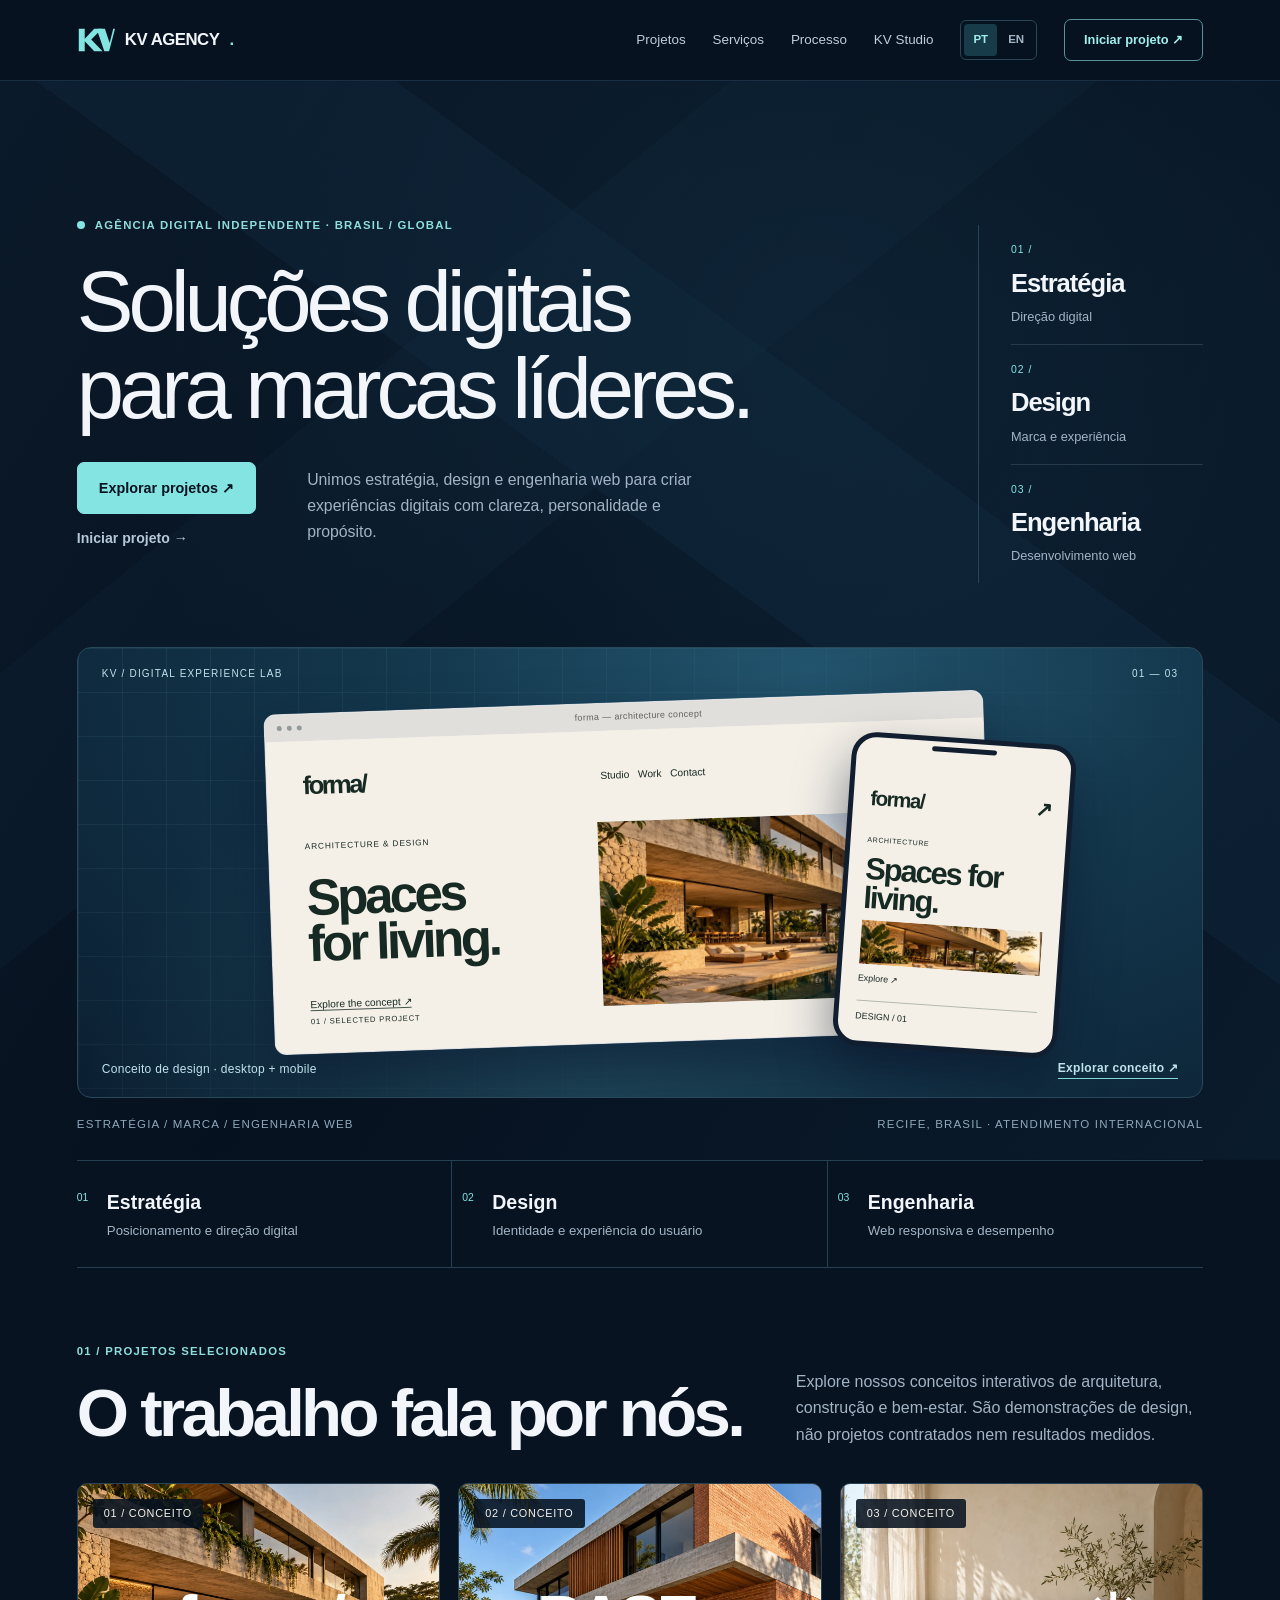
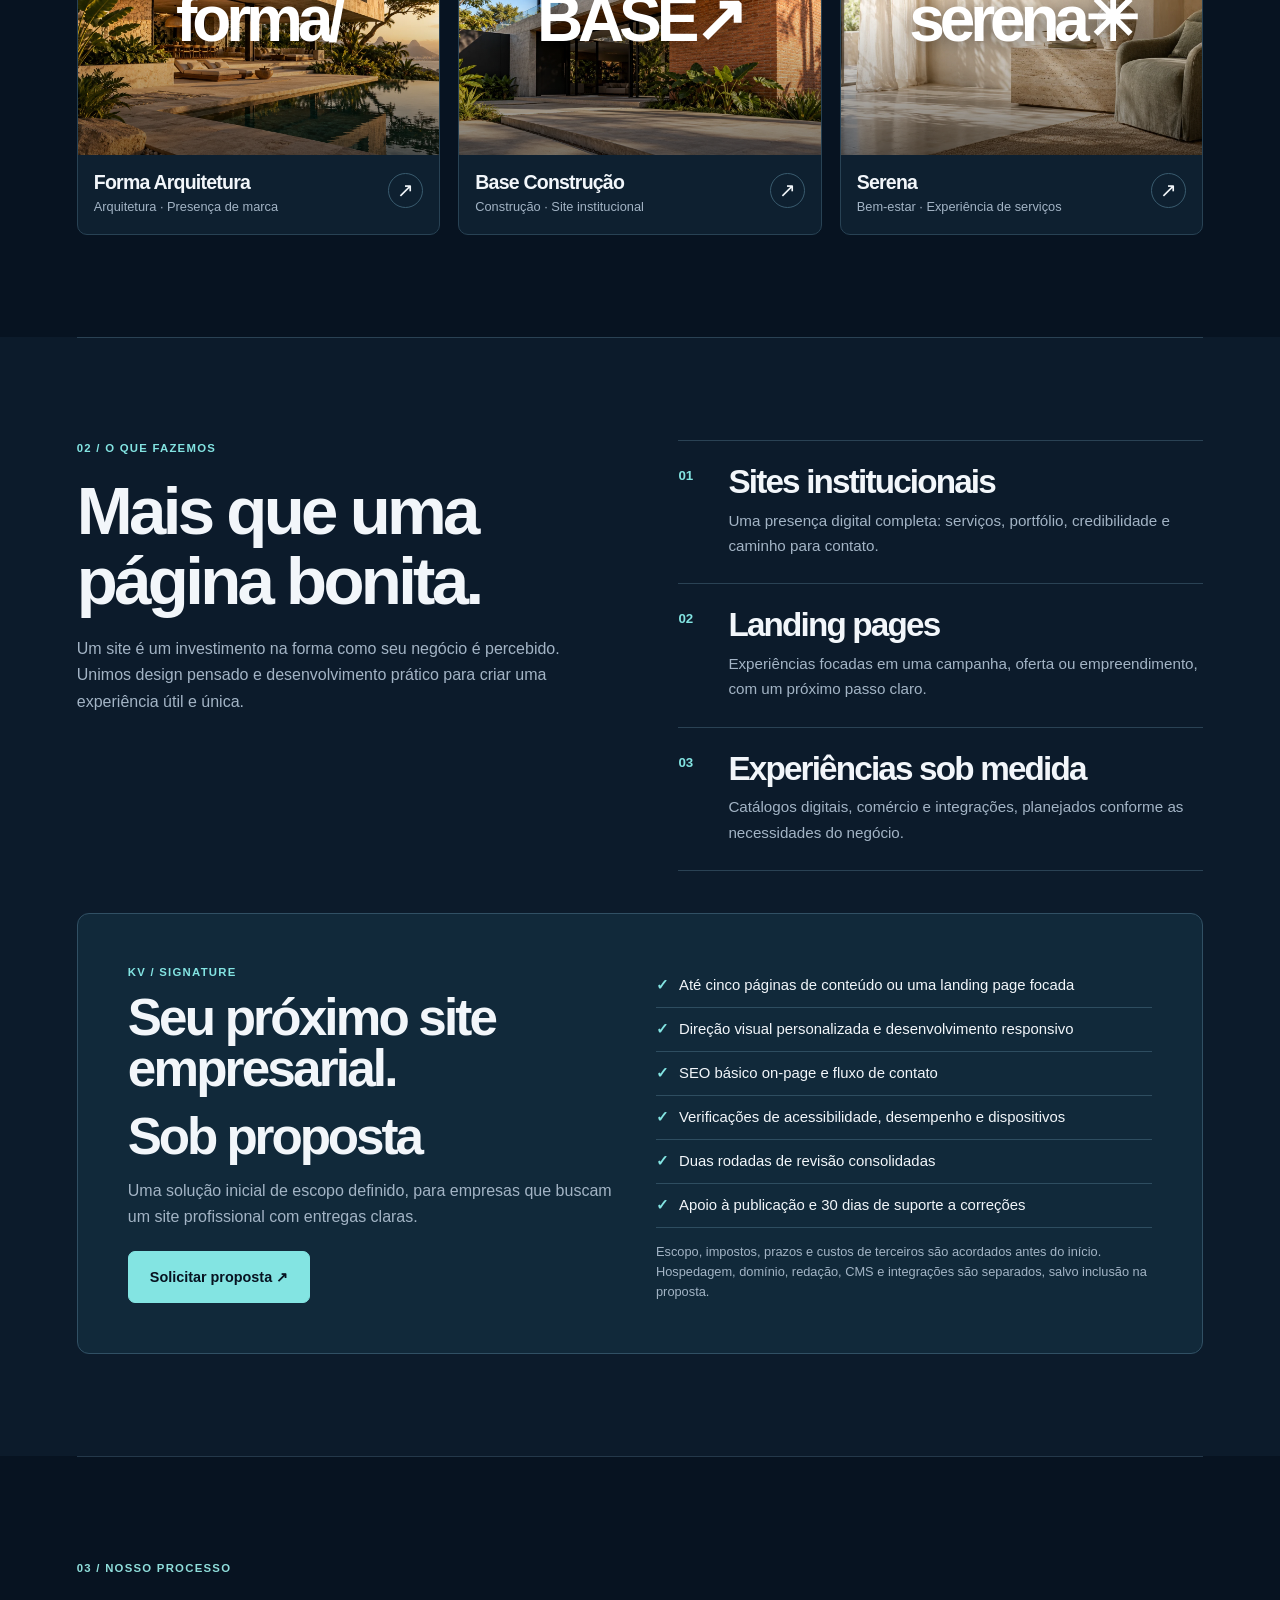
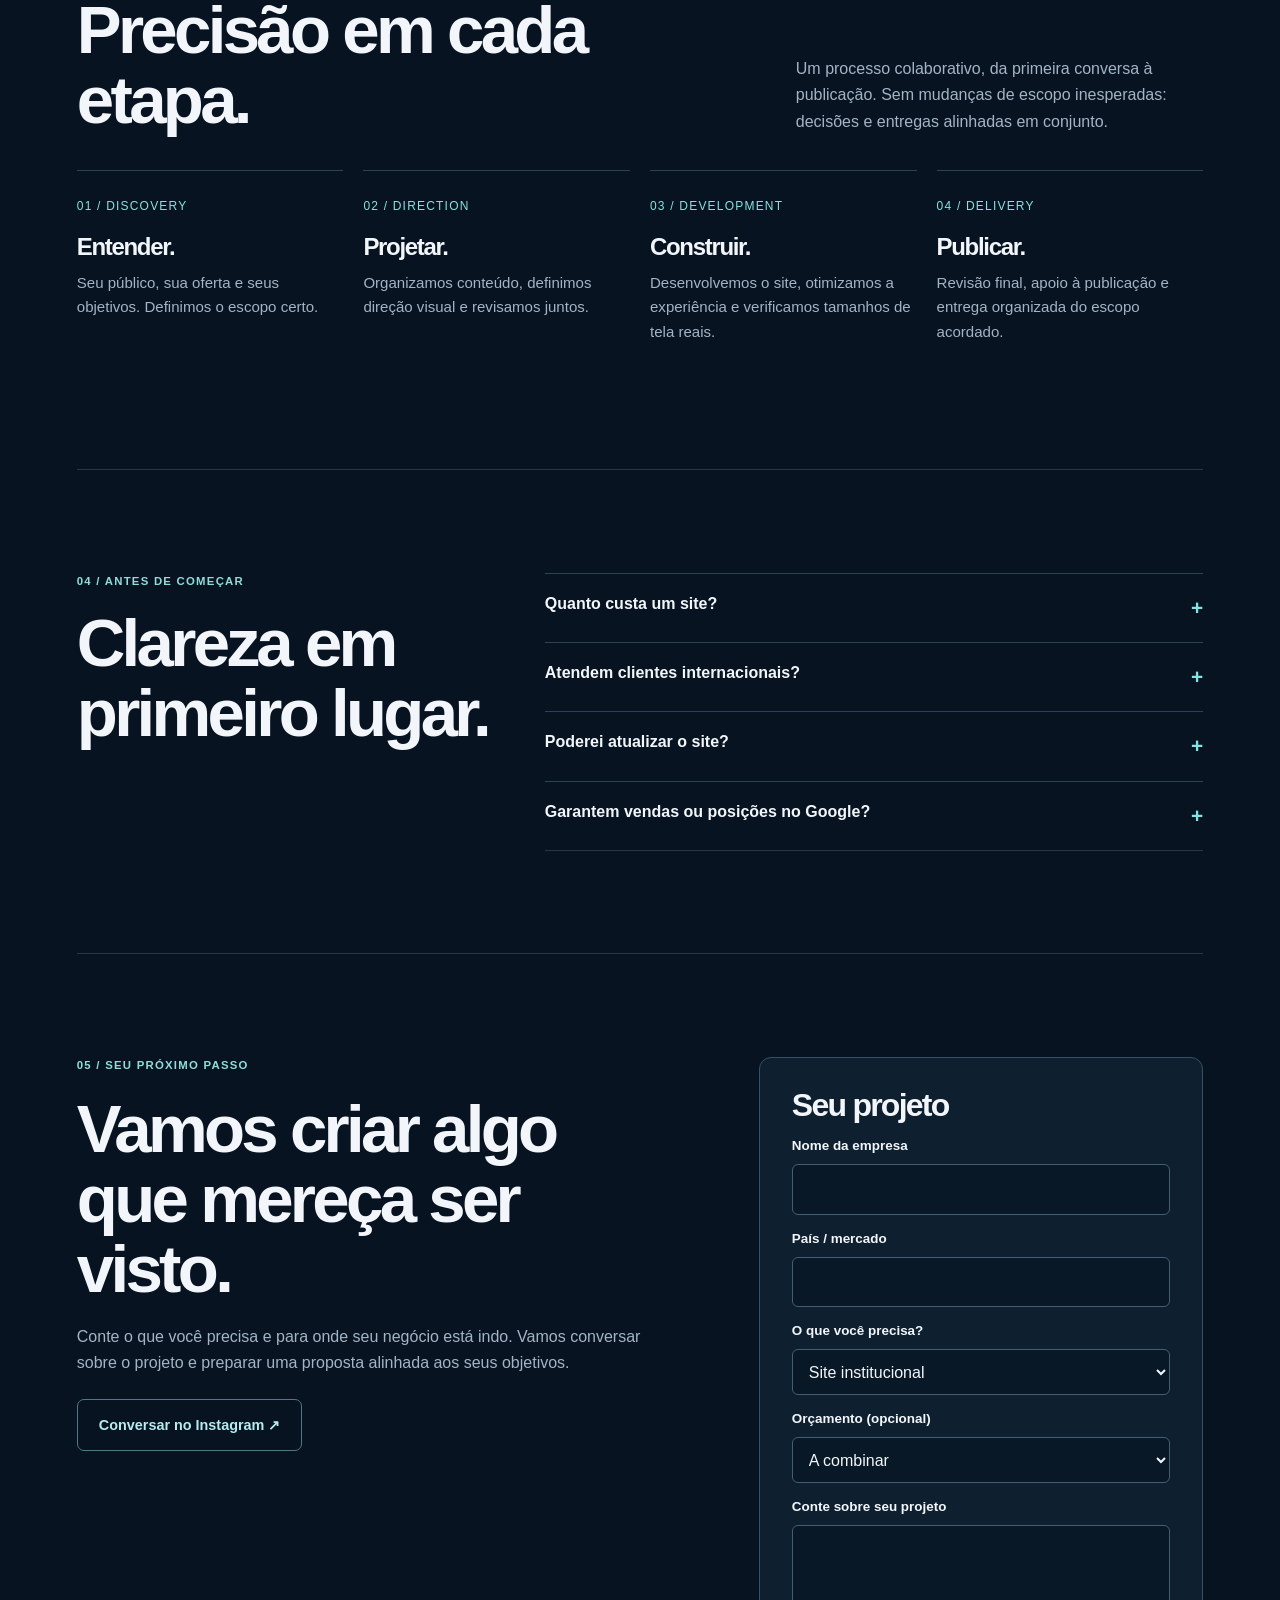
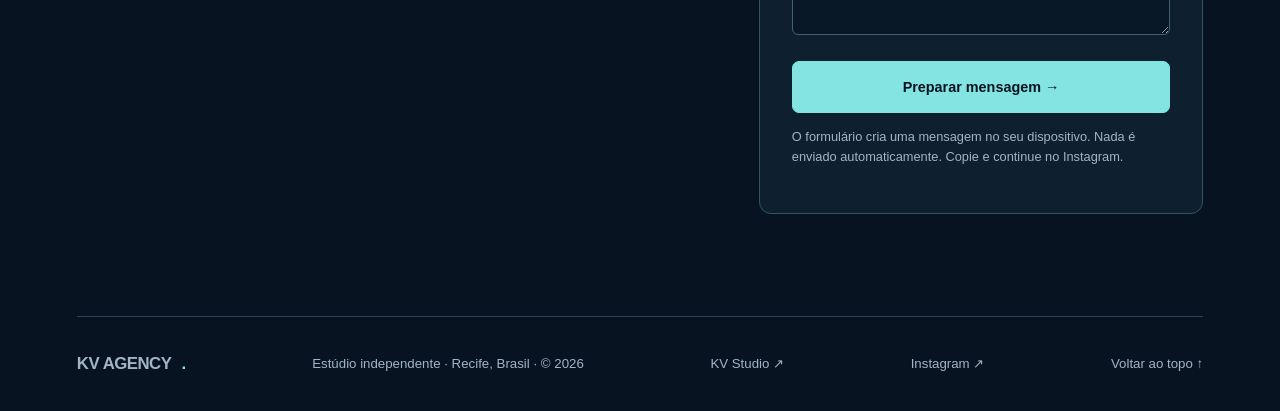
==== commit 17c16089: "Apply midnight navy and cyan international visual direction" ====
--- a/index.html
+++ b/index.html
@@ -2,7 +2,7 @@
 
 <html lang="pt-BR">
 <head>
-<meta charset="utf-8"/><meta content="width=device-width, initial-scale=1" name="viewport"/><meta content="#101c32" name="theme-color"/>
+<meta charset="utf-8"/><meta content="width=device-width, initial-scale=1" name="viewport"/><meta content="#071321" name="theme-color"/>
 <title>KV AGENCY — Estratégia, design e engenharia web</title><meta content="KV AGENCY. Agência digital independente, design e engenharia web para marcas ambiciosas. Atendimento internacional." name="description"/><meta content="KV AGENCY — Design digital para marcas ambiciosas" property="og:title"/><meta content="Estratégia, design e desenvolvimento. Do Brasil para o mundo." property="og:description"/><meta content="website" property="og:type"/><link href="favicon.svg" rel="icon" type="image/svg+xml"/>
 <style>
 :root{--bg:#10110f;--panel:#1a1d18;--ink:#f3f1e9;--muted:#b4b7ad;--line:#3a3e35;--lime:#d3fc71;--paper:#edece3;--dark:#171a14;--max:1440px;--space:clamp(20px,5vw,76px)}*{box-sizing:border-box}html{scroll-behavior:smooth;scroll-padding-top:110px}body{margin:0;background:var(--bg);color:var(--ink);font-family:Arial,Helvetica,sans-serif;line-height:1.55;-webkit-font-smoothing:antialiased}a{color:inherit;text-decoration:none}button,input,textarea,select{font:inherit}button{cursor:pointer}button,a,input,select,textarea,summary{outline-offset:5px}button:focus-visible,a:focus-visible,input:focus-visible,select:focus-visible,textarea:focus-visible,summary:focus-visible{outline:2px solid #91b63c}h1,h2,h3,p{margin:0}h1,h2,h3{line-height:.99;letter-spacing:-.065em;font-weight:700}h2{font-size:clamp(2.55rem,5.8vw,5.8rem)}h3{font-size:clamp(1.45rem,2.5vw,2.2rem)}p{color:var(--muted)}img{display:block;max-width:100%}.wrap{max-width:var(--max);padding-inline:var(--space);margin-inline:auto}.skip{position:fixed;left:12px;top:-100px;background:var(--lime);color:var(--dark);padding:12px;z-index:20}.skip:focus{top:10px}.eyebrow{font-size:.71rem;font-weight:700;letter-spacing:.15em;text-transform:uppercase;color:var(--lime);display:flex;align-items:center;gap:10px}.dot{display:inline-block;width:8px;height:8px;background:var(--lime);border-radius:50%;flex:none}.topbar{position:sticky;top:0;z-index:10;background:#10110ff5;backdrop-filter:blur(14px);border-bottom:1px solid var(--line)}.navrow{display:flex;align-items:center;justify-content:space-between;gap:22px;min-height:78px}.brand{display:flex;align-items:center;gap:10px;white-space:nowrap;font-weight:800;font-size:1.2rem;letter-spacing:-.05em}.brand svg{width:42px;height:34px;flex:none}.nav{display:flex;align-items:center;gap:clamp(14px,2.2vw,32px);font-size:.86rem}.nav a:hover,.nav button:hover,.textlink:hover{color:var(--lime)}.nav a{white-space:nowrap}.lang{display:flex;border:1px solid var(--line);border-radius:99px;padding:3px;gap:2px}.lang button{font-size:.72rem;font-weight:700;background:none;color:var(--muted);border:0;border-radius:99px;padding:7px 9px}.lang button[aria-pressed=true]{background:var(--lime);color:var(--dark)}.menu{display:none;background:transparent;color:var(--ink);border:1px solid var(--line);border-radius:99px;padding:9px 13px}.button{min-height:50px;display:inline-flex;align-items:center;justify-content:center;gap:14px;padding:13px 22px;border-radius:99px;background:var(--lime);color:var(--dark);border:1px solid var(--lime);font-size:.9rem;font-weight:700;text-align:center;transition:background .2s,transform .2s}.button:hover{background:#efffc8;transform:translateY(-2px)}.button.outline{background:transparent;color:var(--ink);border-color:var(--line)}.button.outline:hover{border-color:var(--lime)}.nav .button{min-height:42px;padding:10px 16px;font-size:.8rem}.nav .button:hover{color:var(--dark)}.hero{padding-top:clamp(50px,7vw,100px);padding-bottom:38px;position:relative}.hero-top{display:grid;grid-template-columns:1fr .42fr;align-items:end;gap:36px;margin-bottom:42px}.hero h1{font-size:clamp(3.5rem,8.65vw,8.9rem);line-height:.88;margin-top:22px;max-width:1100px}.hero h1 span{color:var(--lime)}.hero-side p{max-width:390px;font-size:clamp(1rem,1.5vw,1.2rem);margin-bottom:24px}.hero-actions{display:flex;flex-wrap:wrap;gap:12px}.hero-art{min-height:clamp(300px,43vw,560px);border:1px solid var(--line);border-radius:24px;background:radial-gradient(ellipse at 70% 52%,#414d26 0,#242a1c 33%,#151813 67%);position:relative;overflow:hidden;isolation:isolate;display:flex;align-items:center;padding:clamp(24px,5vw,72px)}.hero-art:before{content:"";position:absolute;inset:0;z-index:-1;background:linear-gradient(#b3c18a12 1px,transparent 1px),linear-gradient(90deg,#b3c18a12 1px,transparent 1px);background-size:48px 48px;mask-image:linear-gradient(90deg,transparent,#000)}.art-copy{position:relative;z-index:2;width:46%;max-width:480px}.art-copy .eyebrow{color:#b8c5a0}.art-copy strong{display:block;font-size:clamp(2rem,4.5vw,4.7rem);letter-spacing:-.07em;line-height:1.02;margin:20px 0}.art-copy p{font-size:.92rem;max-width:300px}.orbit{position:absolute;right:-1%;width:65%;height:110%;top:-5%;pointer-events:none;filter:drop-shadow(0 18px 24px #0005)}.orbit .rotor{transform-origin:340px 260px;animation:drift 10s ease-in-out infinite}.art-index{position:absolute;bottom:18px;right:24px;color:#d2d9c5;font-size:.68rem;letter-spacing:.12em}.hero-foot{display:flex;justify-content:space-between;gap:15px;padding:18px 0 0;color:var(--muted);font-size:.72rem;letter-spacing:.08em;text-transform:uppercase}.section{padding-block:clamp(62px,8vw,120px);border-top:1px solid var(--line)}.heading{display:grid;grid-template-columns:1.1fr .65fr;align-items:end;gap:32px;margin-bottom:36px}.heading .eyebrow{margin-bottom:18px}.heading p{max-width:470px;font-size:1.06rem}.work-grid{display:grid;grid-template-columns:repeat(2,minmax(0,1fr));gap:18px}.project{min-width:0;display:block;border:1px solid var(--line);border-radius:20px;overflow:hidden;background:var(--panel);transition:border-color .2s}.project:hover{border-color:var(--lime)}.project:first-child{grid-row:span 2;display:flex;flex-direction:column}.project-visual{position:relative;overflow:hidden;aspect-ratio:16/10;background:#333c2c;isolation:isolate;display:grid;place-items:center}.project:first-child .project-visual{flex:1;min-height:0;aspect-ratio:auto}.project-visual img{position:absolute;width:100%;height:100%;object-fit:cover;inset:0;transition:transform .6s;z-index:-1}.project:hover img{transform:scale(1.04)}.project-visual:after{content:"";position:absolute;inset:0;background:linear-gradient(180deg,#0000 45%,#0008);z-index:-1}.project-visual.base{background:#795c42}.project-visual.serena{background:#5f5b53}.preview-mark{position:absolute;top:15px;left:15px;display:inline-flex;background:#11130ee8;color:#f4f1e9;border-radius:99px;padding:6px 11px;font-size:.68rem;text-transform:uppercase;letter-spacing:.07em}.project-name{font-size:clamp(2rem,5vw,5rem);color:white;font-weight:700;letter-spacing:-.08em;text-shadow:0 3px 20px #0008}.project-info{display:flex;align-items:center;justify-content:space-between;gap:15px;padding:20px 23px}.project-info h3{font-size:1.3rem;letter-spacing:-.04em}.project-info p{font-size:.86rem;margin-top:5px}.arrow{display:grid;place-items:center;border:1px solid var(--line);border-radius:50%;width:42px;height:42px;flex:none;font-size:1.25rem}.project:hover .arrow{background:var(--lime);color:var(--dark);border-color:var(--lime)}.light{background:var(--paper);color:var(--dark)}.light p{color:#50564a}.light .eyebrow{color:#456020}.light .section{border-color:#c8cbbf}.services{display:grid;grid-template-columns:1fr 1fr;gap:clamp(30px,6vw,85px)}.services .eyebrow{margin-bottom:18px}.services h2{margin-bottom:24px}.service-list{border-top:1px solid #c3c8b9}.service{display:grid;grid-template-columns:38px 1fr;gap:12px;padding:25px 0;border-bottom:1px solid #c3c8b9}.service small{color:#52673a;font-weight:700}.service h3{margin-bottom:9px}.service p{font-size:.95rem}.offer{margin-top:42px;background:#d9ddcb;border:1px solid #bdc5af;border-radius:22px;padding:clamp(24px,4vw,50px);display:grid;grid-template-columns:1fr 1fr;gap:32px}.offer .eyebrow{margin-bottom:12px}.offer h3{font-size:clamp(2rem,4vw,4rem);margin-bottom:16px}.price{font-size:clamp(2rem,4vw,3.7rem);font-weight:700;letter-spacing:-.06em;margin:8px 0 16px;line-height:1}.offer .button{background:var(--dark);color:var(--ink);border-color:var(--dark);margin-top:20px}.offer ul{list-style:none;padding:0;margin:0}.offer li{padding:10px 0;border-bottom:1px solid #bbc3ac;display:flex;gap:10px;font-size:.93rem}.offer li:before{content:"✓";color:#405b20;font-weight:bold}.fine{font-size:.8rem;margin-top:14px}.steps{display:grid;grid-template-columns:repeat(4,1fr);gap:20px}.step{border-top:1px solid var(--line);padding:22px 0}.step small{font-size:.75rem;color:var(--lime);letter-spacing:.1em}.step h3{margin:17px 0 12px;font-size:1.5rem}.step p{font-size:.94rem}.faq{display:grid;grid-template-columns:.65fr 1fr;gap:40px}.faq .eyebrow{margin-bottom:18px}.faq details{border-top:1px solid var(--line);padding:18px 0}.faq details:last-child{border-bottom:1px solid var(--line)}summary{cursor:pointer;font-weight:700;list-style:none;display:flex;justify-content:space-between;gap:20px}summary::-webkit-details-marker{display:none}summary:after{content:"+";color:var(--lime);font-size:1.3rem}details[open] summary:after{content:"−"}details p{margin-top:12px;font-size:.95rem}.contact{display:grid;grid-template-columns:1fr .75fr;gap:clamp(30px,7vw,100px);align-items:start}.contact h2{margin:20px 0}.contact .hero-actions{margin-top:22px}.brief{border:1px solid var(--line);background:var(--panel);border-radius:22px;padding:clamp(20px,3vw,32px)}.brief h3{margin-bottom:15px}.brief label{display:block;font-size:.84rem;font-weight:700;margin:14px 0 7px}.brief input,.brief select,.brief textarea{width:100%;background:#10130e;color:var(--ink);border:1px solid #545a4a;border-radius:9px;padding:12px;min-height:46px}.brief textarea{resize:vertical;min-height:110px}.brief .button{margin-top:18px;width:100%}.brief output{display:block;white-space:pre-wrap;overflow-wrap:anywhere;margin:18px 0;color:var(--ink);font-size:.92rem}.brief [hidden]{display:none!important}.result-actions{display:flex;gap:9px;flex-wrap:wrap}.result-actions .button{width:auto;margin:0}.foot{border-top:1px solid var(--line);padding:34px 0;display:flex;justify-content:space-between;gap:20px;flex-wrap:wrap;align-items:center;color:var(--muted);font-size:.83rem}.foot a:hover{color:var(--lime)}.js .reveal{opacity:0;transform:translateY(22px);transition:opacity .65s,transform .65s}.js .reveal.visible{opacity:1;transform:none}@keyframes drift{50%{transform:rotate(5deg) translateY(-8px)}}
@@ -18,10 +18,18 @@
 @media(prefers-reduced-motion:reduce){.hero-art,.desktop,.phone{transition:none}.hero-art:hover .desktop{transform:rotate(-2deg)}.hero-art:hover .phone{transform:rotate(4deg)}}
 
 .mockimage,.phone-image{position:relative}.mockimage img,.phone-image img{position:absolute;inset:0;width:100%;height:100%;object-fit:cover;opacity:0;transition:opacity .25s}.mockimage img.ready,.phone-image img.ready{opacity:1}.mockimage img{object-position:center}.phone-image img{object-position:65% center}.topbar{z-index:20}.hero h1{font-size:clamp(3.5rem,6.65vw,7.2rem)}@media(max-width:700px){.hero h1{font-size:clamp(2.9rem,10.3vw,5.4rem)}}@media(max-width:370px){.hero h1{font-size:2.65rem}}
+
+/* KV / MIDNIGHT — art direction inspired by the supplied reference */
+:root{--bg:#071321;--panel:#0c1c2c;--ink:#f2f6fa;--muted:#a3b4c5;--line:#24384a;--lime:#83e4e2;--paper:#edf3f5;--dark:#071321;--space:clamp(20px,6vw,90px)}
+body{font-family:KVSpace,Arial,Helvetica,sans-serif;background:#071321;color:var(--ink)} .topbar{background:#071321f7;border-color:#193044}.navrow{min-height:80px}.brand{font-size:1.05rem;letter-spacing:-.03em}.brand svg{width:38px;color:#83e4e2}.nav{font-size:.84rem;gap:clamp(13px,2.1vw,30px)}.nav a:not(.button){color:#c1ccd8}.nav a:hover{color:#83e4e2}.nav .button{background:transparent;color:#a2efed;border:1px solid #5a929b;padding:10px 19px;min-height:42px}.nav .button:hover{background:#83e4e2;color:#071321}.lang button[aria-pressed=true]{background:#183b49;color:#a1efeb}.lang{border-color:#2c4657}.button{background:#83e4e2;color:#071321;border-color:#83e4e2;border-radius:7px;box-shadow:none}.button:hover{background:#b9f5f3;color:#071321}.button.outline{background:transparent;color:#b5edee;border-color:#527786}.button.outline:hover{background:#123243;color:#fff}.textlink{color:#b6c8d8}.textlink:hover{color:#83e4e2}.eyebrow{color:#8fdedb;letter-spacing:.11em}.dot{background:#83e4e2}.hero{position:relative;isolation:isolate;padding-top:clamp(54px,8vw,112px);padding-bottom:26px}.hero:before{content:"";position:absolute;z-index:-1;inset:0 calc(-1 * var(--space)) 0;background:radial-gradient(ellipse at 64% 25%,#15354a70,transparent 60%),linear-gradient(141deg,transparent 0 28%,#10273a40 28% 42%,transparent 42%),linear-gradient(36deg,transparent 0 55%,#12304745 55% 68%,transparent 68%),linear-gradient(122deg,#0b1a2a 0,#06111f 45%,#0a1b2c 100%);clip-path:inset(0);pointer-events:none}.hero-top{grid-template-columns:minmax(0,1fr) minmax(150px,20%);align-items:center;gap:clamp(30px,5vw,82px);margin-bottom:clamp(36px,5vw,68px)}.hero h1{font-weight:500;font-size:clamp(3.25rem,6.65vw,6.6rem);letter-spacing:-.06em;line-height:1.02;margin:25px 0 29px}.hero h1 em{font-style:normal;color:#f2f6fa}.hero-bottom-row{display:grid;grid-template-columns:auto minmax(0,1fr);align-items:center;gap:clamp(24px,4vw,60px)}.hero-bottom-row p{font-size:.99rem;max-width:420px;color:#a3b4c5}.hero-cta{display:flex;flex-direction:column;align-items:flex-start;gap:14px}.hero-cta .button{white-space:nowrap}.hero-side{display:flex;flex-direction:column;align-items:stretch;justify-content:center;gap:0;margin-top:42px;border-left:1px solid #294352;padding-left:clamp(18px,2.5vw,36px)}.hero-cap{padding:17px 0;border-bottom:1px solid #263b4b}.hero-cap:last-child{border-bottom:0}.hero-cap small{display:block;font-size:.65rem;letter-spacing:.1em;color:#83e4e2;margin-bottom:5px}.hero-cap strong{display:block;color:#f2f6fa;font-size:clamp(1.18rem,2vw,1.6rem);font-weight:600;letter-spacing:-.04em}.hero-cap span{display:block;color:#a3b4c5;font-size:.8rem;margin-top:4px}.hero-art{aspect-ratio:2.5;border-radius:14px;background:radial-gradient(ellipse at 65% 5%,#23556e 0,#14384d 38%,#0b1e31 100%);border-color:#29485a}.scene-grid{background-image:linear-gradient(#8ce9e015 1px,transparent 1px),linear-gradient(90deg,#8ce9e015 1px,transparent 1px)}.scene-glow{background:radial-gradient(ellipse at 46% 100%,#69cbd229,transparent 60%)}.scene-label,.scene-caption{color:#bfe3eb}.scene-caption a{border-color:#82d8d6}.desktop{left:17%;width:64%;top:12%;height:76%}.phone{right:12%;height:70%;top:20%}.hero-foot{color:#8da9bb}.cap-band{border-color:#254052}.cap-band>div{border-color:#254052}.cap-num{color:#83e4e2}.project,.project:first-child{background:#0e2030;border-color:#284254}.preview-mark{background:#071321df}.arrow{border-color:#395b6e}.project:hover .arrow{background:#83e4e2;color:#071321}.light{background:#0c1b2b;color:#f2f6fa}.light p{color:#a3b4c5}.light .eyebrow,.service small{color:#83e4e2}.light .section,.service-list,.service{border-color:#2a4254}.offer{background:#11293a;border-color:#315064;color:#f2f6fa}.offer li{border-color:#2e4d60}.offer li:before{color:#83e4e2}.offer .button{background:#83e4e2;color:#071321;border-color:#83e4e2}.offer .button:hover{background:#b9f5f3}.step,.faq details,.foot{border-color:#2b4256}.brief{background:#0e2030;border-color:#355165}.brief input,.brief select,.brief textarea,.brief select option{background:#081827;border-color:#426073;color:#f2f6fa}.skip{background:#83e4e2;color:#071321}button:focus-visible,a:focus-visible,input:focus-visible,textarea:focus-visible,select:focus-visible,summary:focus-visible{outline-color:#83e4e2}
+@media(max-width:1000px){.hero-top{gap:30px;grid-template-columns:minmax(0,1fr) minmax(130px,20%)}.hero h1{font-size:clamp(3.2rem,6.7vw,5.6rem)}.hero-bottom-row{grid-template-columns:1fr;gap:18px}.hero-cta{flex-direction:row;flex-wrap:wrap;align-items:center}.hero-side{display:flex;margin-top:28px}.hero-art{aspect-ratio:2.15}}
+@media(max-width:700px){.navrow{min-height:65px}.hero{padding-top:45px}.hero-top{grid-template-columns:1fr;gap:24px;margin-bottom:28px}.hero h1{font-size:clamp(2.65rem,10.6vw,4.9rem);margin:20px 0 24px}.hero-bottom-row{gap:20px}.hero-cta{gap:14px}.hero-bottom-row p{font-size:.95rem}.hero-side{margin:0;border:0;padding:0;display:grid;grid-template-columns:repeat(3,minmax(0,1fr));gap:10px}.hero-cap{padding:10px 8px 0 0;border-bottom:0;border-top:1px solid #355264}.hero-cap strong{font-size:1rem}.hero-cap span{font-size:.67rem;line-height:1.3}.hero-art{aspect-ratio:1.18}.desktop{left:6%;top:23%;width:78%;height:54%}.phone{right:7%;top:30%;width:24%;height:55%}.hero-foot{font-size:.65rem}.nav .button{display:inline-flex}.hero-cta .button{width:auto}}
+@media(max-width:370px){.hero h1{font-size:2.45rem}.hero-cta .button{width:100%}.hero-cap strong{font-size:.9rem}.hero-cap span{font-size:.62rem}.hero-side{gap:8px}}
+@media(prefers-reduced-motion:reduce){.hero:before{animation:none}}
 </style>
 </head><body class="nojs"><a class="skip" data-en="Skip to content" href="#conteudo">Pular para conteúdo</a>
 <header class="topbar"><div class="wrap navrow"><a aria-label="KV Agency" class="brand" href="#inicio"><svg aria-hidden="true" viewbox="0 0 64 44"><path d="M3 3h10v17L29 3h13L24 21l19 20H29L13 24v17H3z" fill="currentColor"></path><path d="M35 3h12l8 24 6-24h3L54 41h-8L35 9z" fill="currentColor"></path></svg>KV AGENCY<span style="color:var(--lime)">.</span></a><button aria-controls="nav" aria-expanded="false" class="menu" data-en="Menu +" type="button">Menu +</button><nav aria-label="Navegação principal" class="nav" id="nav"><a data-en="Work" href="#projetos">Projetos</a><a data-en="Services" href="#servicos">Serviços</a><a data-en="Process" href="#processo">Processo</a><a href="kv-studio.html">KV Studio</a><div aria-label="Language / Idioma" class="lang"><button aria-pressed="true" data-lang="pt" type="button">PT</button><button aria-pressed="false" data-lang="en" type="button">EN</button></div><a class="button" data-en="Start a project ↗" href="#contato">Iniciar projeto ↗</a></nav></div></header>
-<main id="conteudo"><div class="wrap"><section class="hero" id="inicio"><div class="hero-top"><div><div class="eyebrow"><span class="dot"></span><span data-en="Independent digital agency · Global by design">Agência digital independente · Brasil / Global</span></div><h1><span data-en="Digital experiences">Experiências digitais</span><br/><em data-en="built to lead.">feitas para liderar.</em></h1></div><div class="hero-side"><p data-en="We turn ambitious brands into exceptional digital experiences. Strategy, design and web engineering for businesses ready to grow beyond borders.">Transformamos marcas ambiciosas em experiências digitais excepcionais. Estratégia, design e engenharia web para empresas prontas para crescer além das fronteiras.</p><div class="hero-actions"><a class="button" data-en="Start a project ↗" href="#contato">Iniciar projeto ↗</a><a class="textlink" data-en="Discover our work ↓" href="#projetos">Conheça nosso trabalho ↓</a></div></div></div>
+<main id="conteudo"><div class="wrap"><section class="hero" id="inicio"><div class="hero-top"><div class="hero-main"><div class="eyebrow"><span class="dot"></span><span data-en="Independent digital agency · Global by design">Agência digital independente · Brasil / Global</span></div><h1><span data-en="Creative digital">Soluções digitais</span><br/><em data-en="solutions agency.">para marcas líderes.</em></h1><div class="hero-bottom-row"><div class="hero-cta"><a class="button" data-en="Explore our work ↗" href="#projetos">Explorar projetos ↗</a><a class="textlink" data-en="Start a project →" href="#contato">Iniciar projeto →</a></div><p data-en="We bring strategy, design and web engineering together to create digital experiences with clarity, character and purpose.">Unimos estratégia, design e engenharia web para criar experiências digitais com clareza, personalidade e propósito.</p></div></div><aside class="hero-side" aria-label="Capabilities / Competências"><div class="hero-cap"><small>01 /</small><strong data-en="Strategy">Estratégia</strong><span data-en="Digital direction">Direção digital</span></div><div class="hero-cap"><small>02 /</small><strong>Design</strong><span data-en="Brand &amp; experience">Marca e experiência</span></div><div class="hero-cap"><small>03 /</small><strong data-en="Engineering">Engenharia</strong><span data-en="Web development">Desenvolvimento web</span></div></aside></div>
 <div aria-label="Demonstração de design digital / Digital design concept" class="hero-art"><div class="scene-label"><span>KV / DIGITAL EXPERIENCE LAB</span><span>01 — 03</span></div><div class="scene-grid"></div><div class="scene-glow"></div><div class="device desktop"><div class="browser"><i></i><i></i><i></i><span>forma — architecture concept</span></div><div class="siteframe"><div class="mocknav"><b>forma/</b><span>Studio   Work   Contact</span><span>↗</span></div><div class="mockhero"><div><small>ARCHITECTURE &amp; DESIGN</small><strong>Spaces<br/>for living.</strong><span>Explore the concept ↗</span></div><div class="mockimage"><svg aria-hidden="true" preserveaspectratio="xMidYMid slice" viewbox="0 0 460 270"><defs><lineargradient id="sky" x2="0" y2="1"><stop stop-color="#b8d1d5"></stop><stop offset="1" stop-color="#ece0ca"></stop></lineargradient><lineargradient id="wall" x2="1" y2="1"><stop stop-color="#f8e9d2"></stop><stop offset="1" stop-color="#a79880"></stop></lineargradient></defs><path d="M0 0h460v270H0z" fill="url(#sky)"></path><path d="M0 204L460 188v82H0z" fill="#b0a48f"></path><path d="M0 212l460-18v76H0z" fill="#817e72"></path><path d="M62 110l230-50 117 53-228 51z" fill="#d1c2aa"></path><path d="M62 110l119 54v87L62 197z" fill="url(#wall)"></path><path d="M181 164l228-51v86l-228 52z" fill="#ad9c82"></path><path d="M203 170l179-40v57l-179 40z" fill="#344b50"></path><path d="M248 160v57m45-67v57m45-67v57" stroke="#c9b79c" stroke-width="5"></path><path d="M112 92l185-43 111 49-191 43z" fill="#eadac1"></path><path d="M217 141l191-43v16l-191 43z" fill="#a8967c"></path><path d="M112 92l105 49v16l-105-49z" fill="#d2bea0"></path><path d="M0 218l64-16 94 40-63 28H0z" fill="#62746c"></path><path d="M0 222l63-16 89 37-57 27H0z" fill="#bdc6b0"></path><path d="M424 192v-72h5v72z" fill="#314d45"></path><circle cx="427" cy="102" fill="#526d5c" r="38"></circle><circle cx="408" cy="120" fill="#728477" r="26"></circle><path d="M0 248l460-37" stroke="#d6c7af" stroke-width="2"></path></svg><img src="assets/forma.webp" alt="" fetchpriority="high" decoding="async" onload="this.classList.add('ready')"></div></div><div class="mockbottom"><span>01 / SELECTED PROJECT</span><span>Design for a better everyday.</span></div></div></div><div class="device phone"><div class="phone-notch"></div><div class="phone-head">forma/ <span>↗</span></div><div class="phone-content"><small>ARCHITECTURE</small><strong>Spaces for<br/>living.</strong><div class="phone-image"><svg aria-hidden="true" viewbox="0 0 140 125"><path d="M0 0h140v125H0z" fill="#b8c9c9"></path><path d="M14 49l66-23 50 27-67 24z" fill="#d8c4a5"></path><path d="M14 49l49 28v48L14 99z" fill="#f1e3ca"></path><path d="M63 77l67-24v46l-67 26z" fill="#a9987e"></path><path d="M73 82l47-17v29l-47 17z" fill="#324b4d"></path><path d="M88 77v29m16-35v29" stroke="#d8c4a5" stroke-width="3"></path></svg><img src="assets/forma.webp" alt="" decoding="async" onload="this.classList.add('ready')"></div><span>Explore ↗</span></div><div class="phone-foot">DESIGN / 01</div></div><div class="scene-caption"><span data-en="Design concept · desktop + mobile">Conceito de design · desktop + mobile</span><a data-en="Explore concept ↗" href="conceitos/forma.html">Explorar conceito ↗</a></div></div>
 <div class="hero-foot"><span data-en="Strategy / Brand / Web engineering">Estratégia / Marca / Engenharia web</span><span data-en="Based in Recife · Available worldwide">Recife, Brasil · Atendimento internacional</span></div></section>
 <div class="cap-band"><div><span class="cap-num">01</span><strong data-en="Strategy">Estratégia</strong><p data-en="Positioning &amp; digital direction">Posicionamento e direção digital</p></div><div><span class="cap-num">02</span><strong data-en="Design">Design</strong><p data-en="Identity &amp; user experience">Identidade e experiência do usuário</p></div><div><span class="cap-num">03</span><strong data-en="Engineering">Engenharia</strong><p data-en="Responsive web &amp; performance">Web responsiva e desempenho</p></div></div><section class="section reveal" id="projetos"><div class="heading"><div><div class="eyebrow" data-en="01 / Selected work">01 / Projetos selecionados</div><h2 data-en="Let the work speak.">O trabalho fala por nós.</h2></div><p data-en="Explore our interactive architecture, construction and wellness concepts. These are design demonstrations, not commissioned projects or measured results.">Explore nossos conceitos interativos de arquitetura, construção e bem-estar. São demonstrações de design, não projetos contratados nem resultados medidos.</p></div><div class="work-grid"><a class="project" href="conceitos/forma.html"><div class="project-visual"><img alt="" decoding="async" height="800" loading="lazy" src="assets/forma.webp" width="1200"/><span class="preview-mark" data-en="01 / Concept">01 / Conceito</span><span class="project-name">forma/</span></div><div class="project-info"><div><h3>Forma Arquitetura</h3><p data-en="Architecture · Brand presence">Arquitetura · Presença de marca</p></div><span aria-hidden="true" class="arrow">↗</span></div></a><a class="project" href="conceitos/base.html"><div class="project-visual base"><img alt="" decoding="async" height="800" loading="lazy" src="assets/base.webp" width="1200"/><span class="preview-mark" data-en="02 / Concept">02 / Conceito</span><span class="project-name">BASE↗</span></div><div class="project-info"><div><h3>Base Construção</h3><p data-en="Construction · Business website">Construção · Site institucional</p></div><span aria-hidden="true" class="arrow">↗</span></div></a><a class="project" href="conceitos/serena.html"><div class="project-visual serena"><img alt="" decoding="async" height="800" loading="lazy" src="assets/serena.webp" width="1200"/><span class="preview-mark" data-en="03 / Concept">03 / Conceito</span><span class="project-name">serena✳</span></div><div class="project-info"><div><h3>Serena</h3><p data-en="Wellness · Service experience">Bem-estar · Experiência de serviços</p></div><span aria-hidden="true" class="arrow">↗</span></div></a></div></section></div>
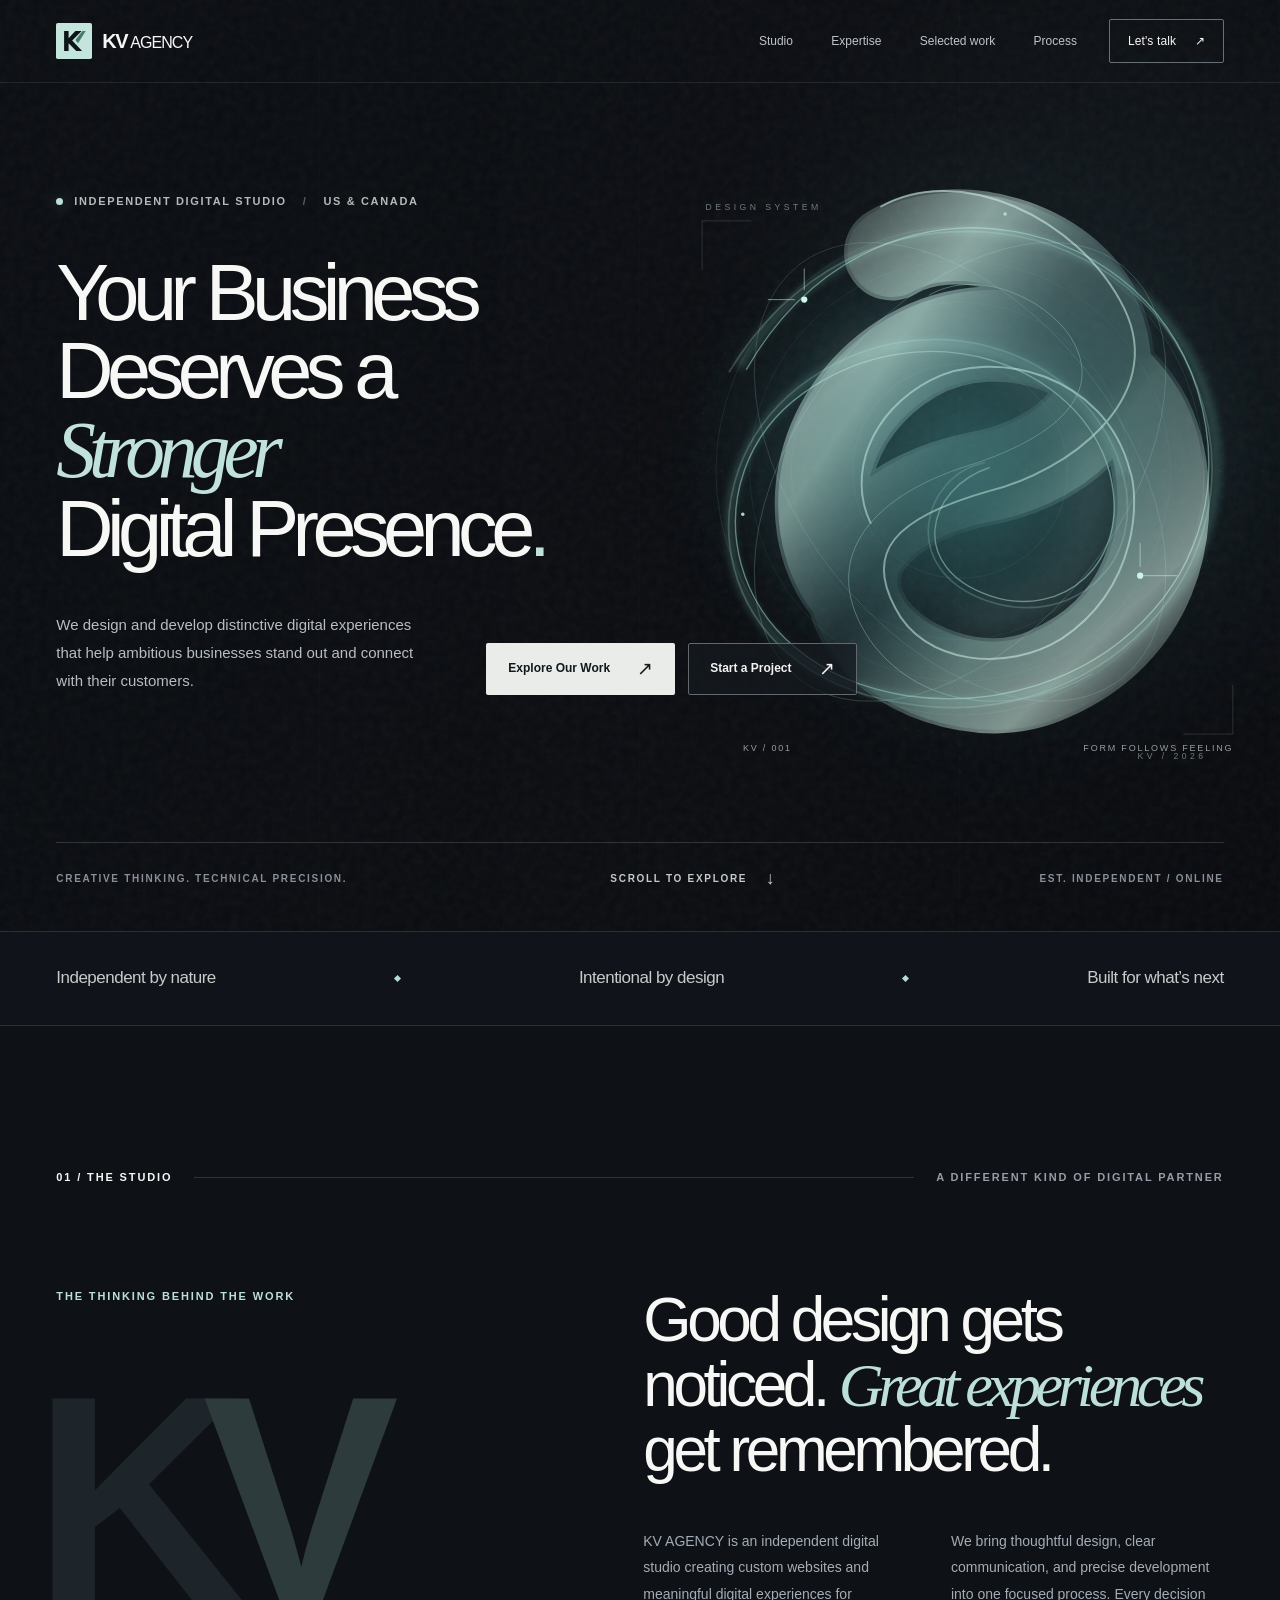
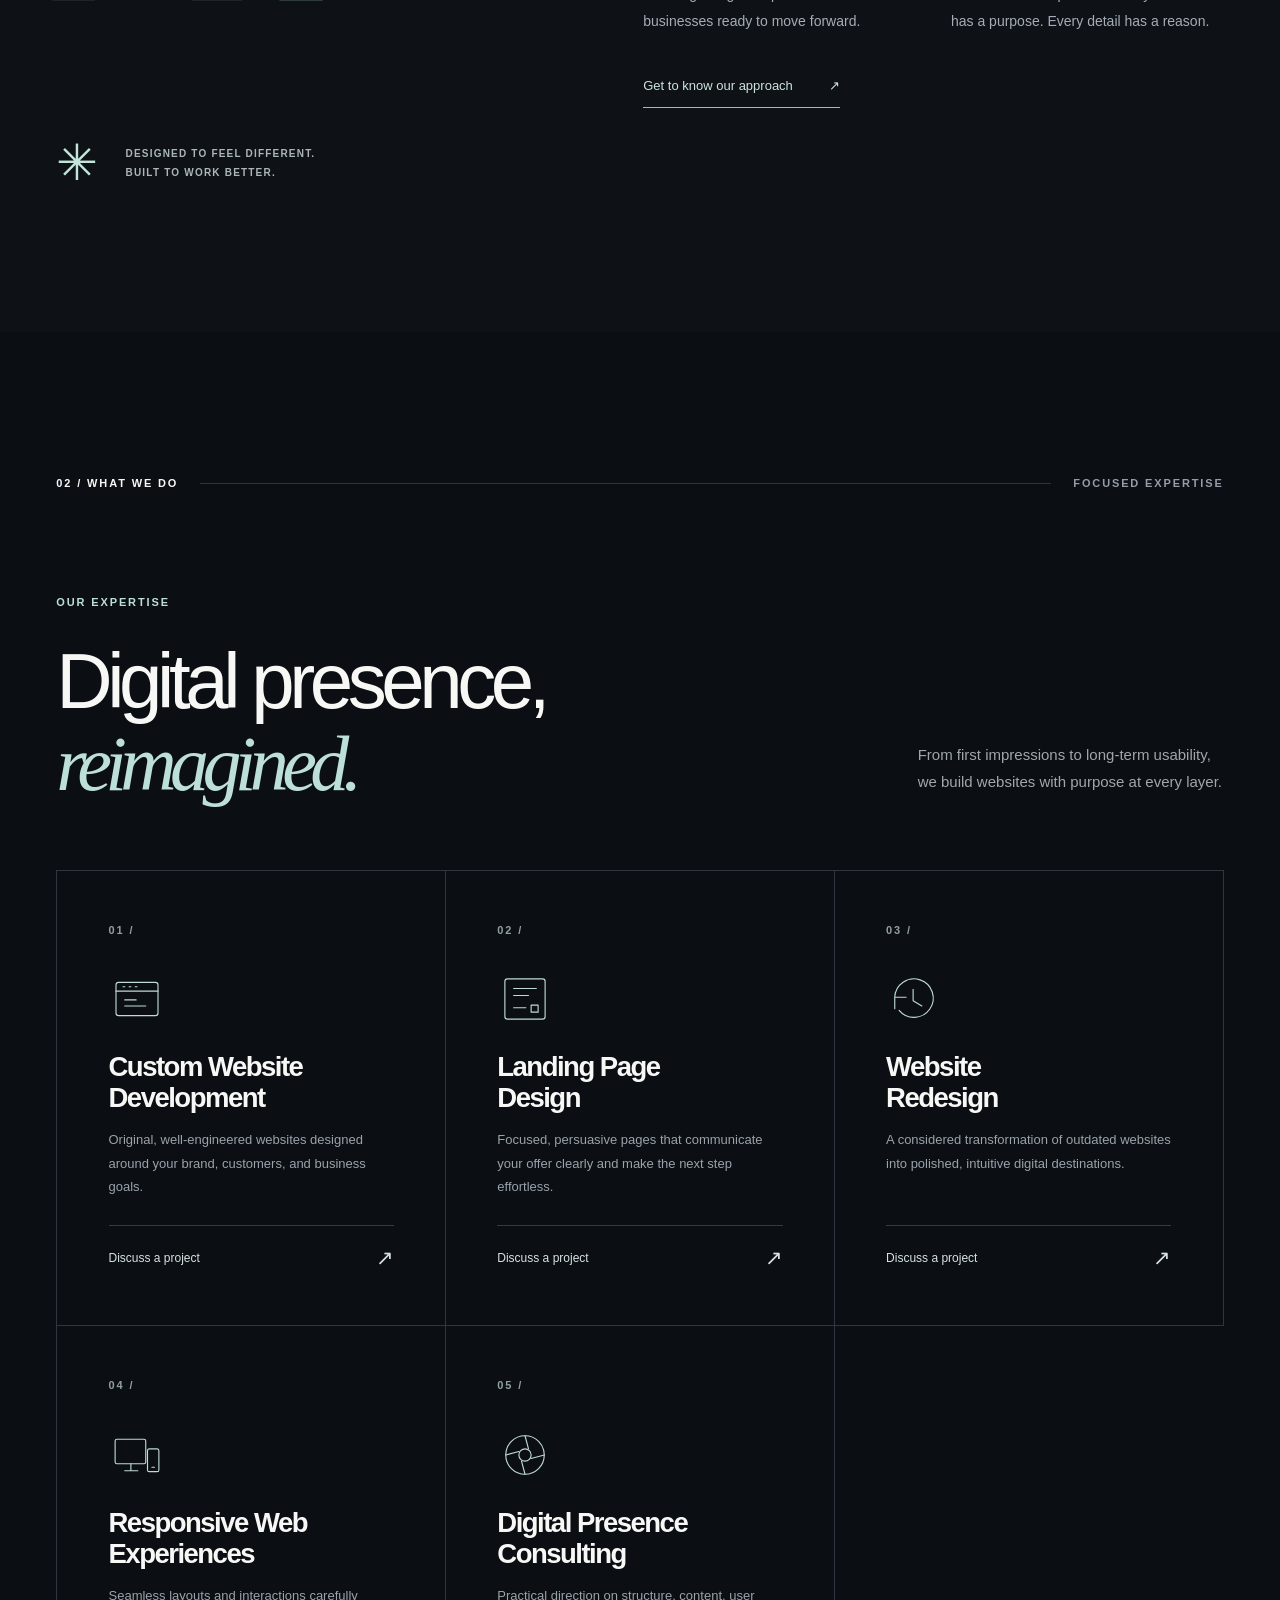
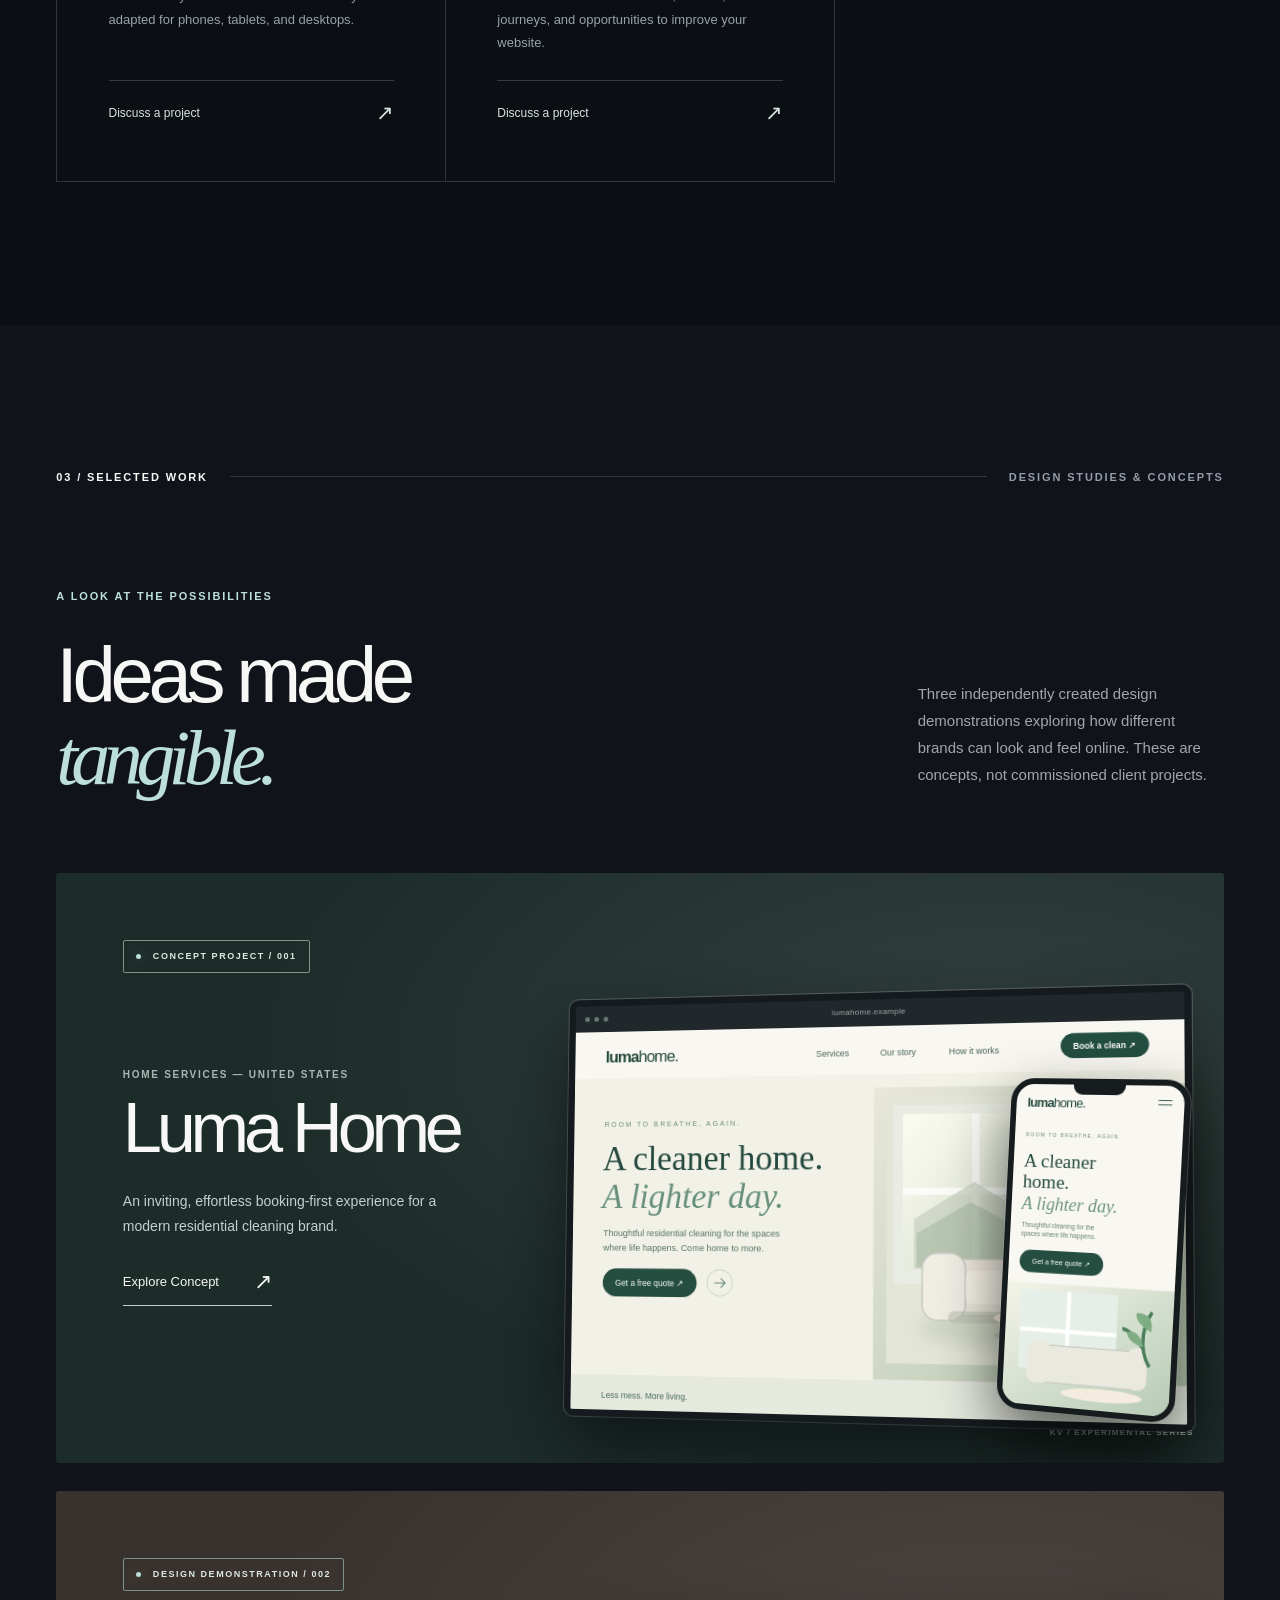
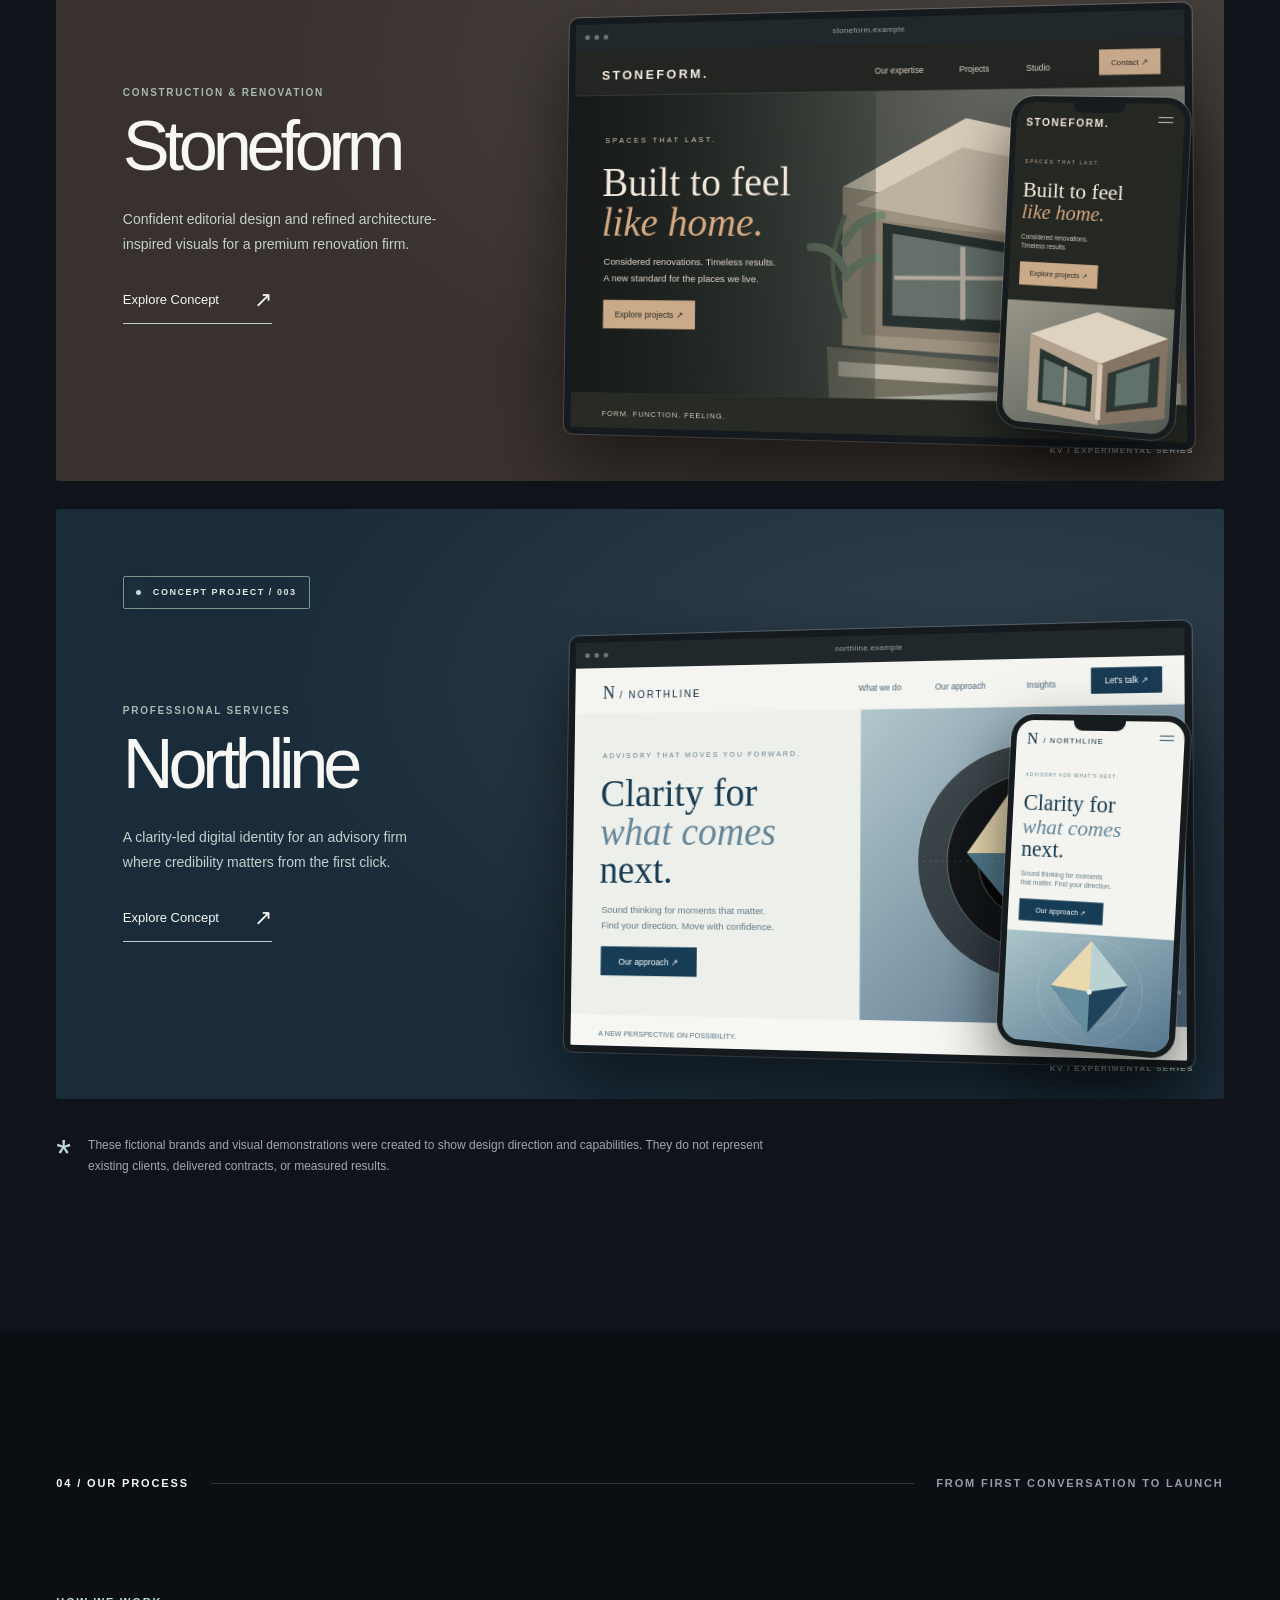
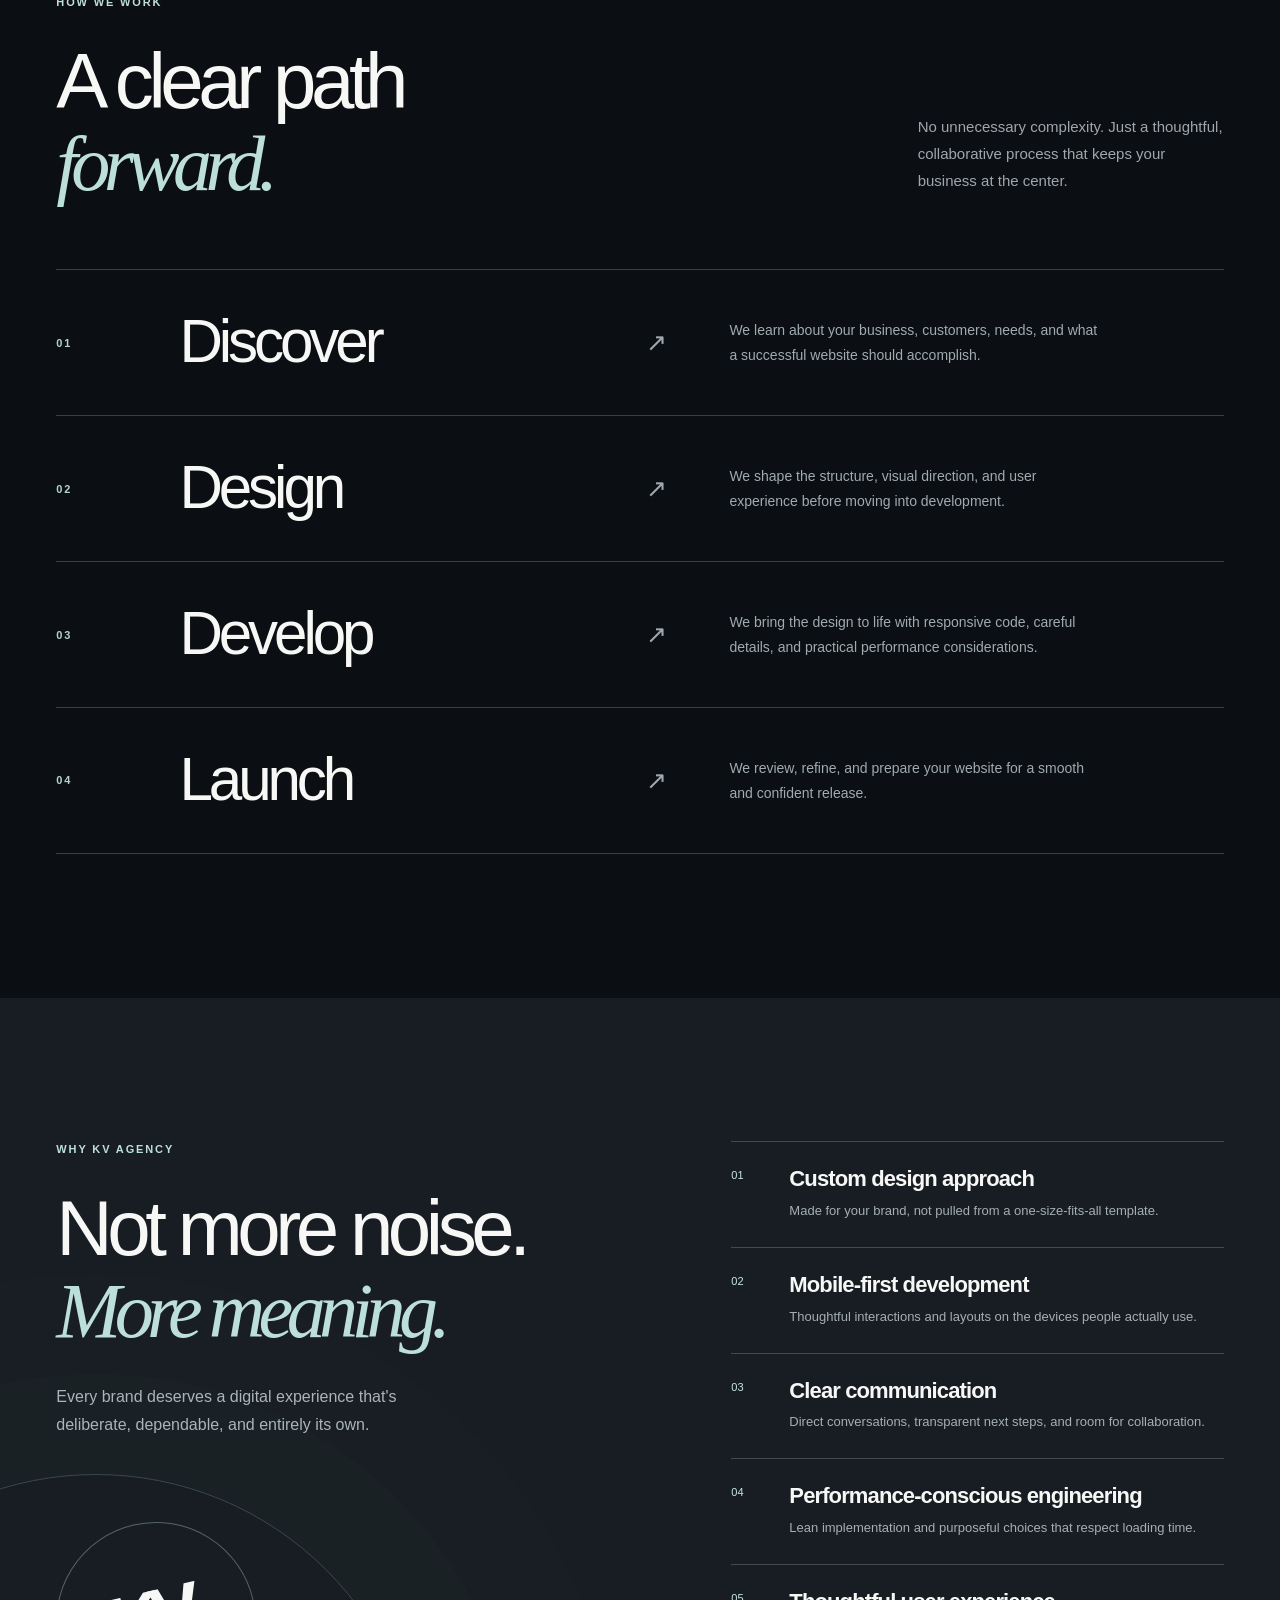
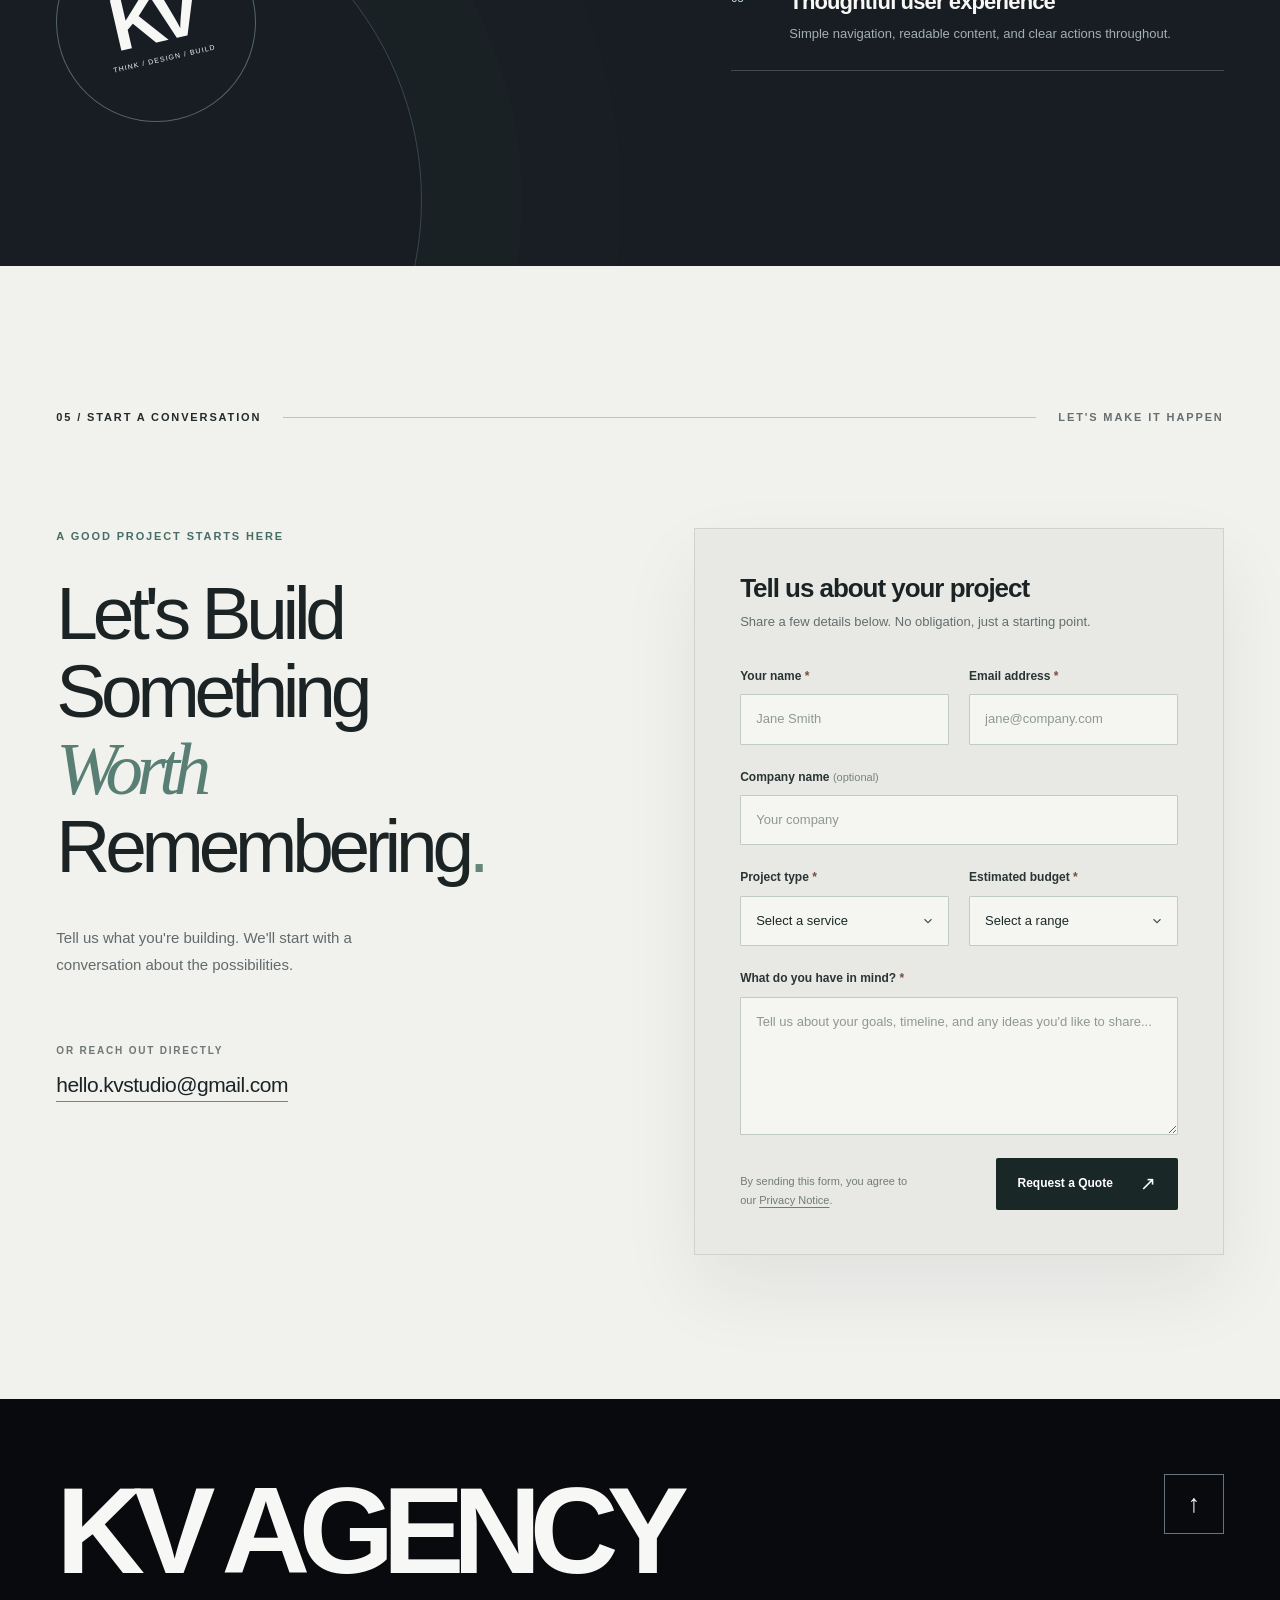
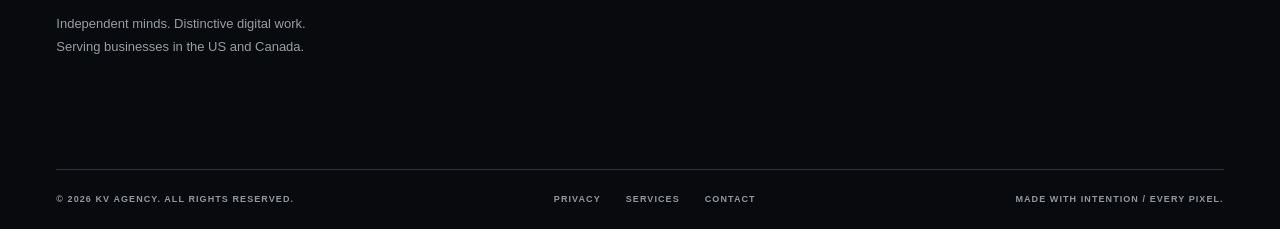
==== commit 723d686a: "Launch premium KV AGENCY English website with verified Formspree endpoint" ====
--- a/index.html
+++ b/index.html
@@ -1,43 +1,183 @@
-<!DOCTYPE html>
+<!doctype html>
+<html lang="en-US">
+<head>
+  <meta charset="utf-8">
+  <meta name="viewport" content="width=device-width, initial-scale=1">
+  <meta name="theme-color" content="#090b0f">
+  <meta name="color-scheme" content="dark light">
+  <meta name="description" content="KV AGENCY is an independent digital studio crafting custom websites, landing pages, and thoughtful digital experiences for ambitious businesses across the US and Canada.">
+  <meta property="og:type" content="website">
+  <meta property="og:site_name" content="KV AGENCY">
+  <meta property="og:title" content="KV AGENCY — Digital Experiences Built With Intention">
+  <meta property="og:description" content="Distinctive web design and development for ambitious businesses. Independent thinking. Thoughtful execution.">
+  <meta property="og:image" content="assets/og-cover.png">
+  <meta property="og:image:width" content="1200">
+  <meta property="og:image:height" content="630">
+  <meta property="og:locale" content="en_US">
+  <script type="application/ld+json">{"@context":"https://schema.org","@type":"Organization","name":"KV AGENCY","description":"Independent digital studio designing and developing custom websites and digital experiences for businesses in the United States and Canada.","areaServed":[{"@type":"Country","name":"United States"},{"@type":"Country","name":"Canada"}]}</script>
+  <meta name="twitter:card" content="summary_large_image">
+  <meta name="twitter:title" content="KV AGENCY — Digital Experiences Built With Intention">
+  <meta name="twitter:description" content="Custom websites and digital experiences for ambitious businesses.">
+  <meta name="twitter:image" content="assets/og-cover.png">
+  <title>KV AGENCY® — Independent Digital Studio</title>
+  <link rel="icon" href="assets/svg/favicon.svg" type="image/svg+xml">
+  <link rel="apple-touch-icon" href="assets/apple-touch-icon.png">
+  <link rel="stylesheet" href="assets/css/styles.css">
+  <script src="assets/js/config.js" defer></script>
+  <script src="assets/js/main.js" defer></script>
+</head>
+<body data-page="home">
+  <a class="skip-link" href="#main">Skip to main content</a>
+  <div class="scroll-progress" aria-hidden="true"></div>
+  <header class="site-header" id="top">
+    <div class="container header-inner">
+      <a class="brand" href="#top" aria-label="KV Agency, home">
+        <img class="brand-mark" src="assets/svg/logo-mark.svg" width="35" height="35" alt="">
+        <span class="brand-wordmark">KV<span>AGENCY</span></span>
+      </a>
+      <nav class="desktop-nav" aria-label="Primary navigation">
+        <a href="#about">Studio</a><a href="#services">Expertise</a><a href="#work">Selected work</a><a href="#process">Process</a>
+      </nav>
+      <a class="header-cta desktop-cta" href="#contact">Let's talk <span aria-hidden="true">↗</span></a>
+      <button type="button" class="menu-toggle" aria-controls="mobile-menu" aria-expanded="false" aria-label="Open menu">
+        <span></span><span></span>
+      </button>
+    </div>
+    <nav class="mobile-menu" id="mobile-menu" aria-label="Mobile navigation" inert>
+      <div class="mobile-menu-inner">
+        <a href="#about"><span>01</span> Studio</a>
+        <a href="#services"><span>02</span> Expertise</a>
+        <a href="#work"><span>03</span> Selected work</a>
+        <a href="#process"><span>04</span> Process</a>
+        <a href="#contact"><span>05</span> Start a project</a>
+        <p>Independent digital studio. Available for projects across the US and Canada.</p>
+      </div>
+    </nav>
+  </header>
 
-<html lang="pt-BR">
-<head>
-<meta charset="utf-8"/><meta content="width=device-width, initial-scale=1" name="viewport"/><meta content="#071321" name="theme-color"/>
-<title>KV AGENCY — Estratégia, design e engenharia web</title><meta content="KV AGENCY. Agência digital independente, design e engenharia web para marcas ambiciosas. Atendimento internacional." name="description"/><meta content="KV AGENCY — Design digital para marcas ambiciosas" property="og:title"/><meta content="Estratégia, design e desenvolvimento. Do Brasil para o mundo." property="og:description"/><meta content="website" property="og:type"/><link href="favicon.svg" rel="icon" type="image/svg+xml"/>
-<style>
-:root{--bg:#10110f;--panel:#1a1d18;--ink:#f3f1e9;--muted:#b4b7ad;--line:#3a3e35;--lime:#d3fc71;--paper:#edece3;--dark:#171a14;--max:1440px;--space:clamp(20px,5vw,76px)}*{box-sizing:border-box}html{scroll-behavior:smooth;scroll-padding-top:110px}body{margin:0;background:var(--bg);color:var(--ink);font-family:Arial,Helvetica,sans-serif;line-height:1.55;-webkit-font-smoothing:antialiased}a{color:inherit;text-decoration:none}button,input,textarea,select{font:inherit}button{cursor:pointer}button,a,input,select,textarea,summary{outline-offset:5px}button:focus-visible,a:focus-visible,input:focus-visible,select:focus-visible,textarea:focus-visible,summary:focus-visible{outline:2px solid #91b63c}h1,h2,h3,p{margin:0}h1,h2,h3{line-height:.99;letter-spacing:-.065em;font-weight:700}h2{font-size:clamp(2.55rem,5.8vw,5.8rem)}h3{font-size:clamp(1.45rem,2.5vw,2.2rem)}p{color:var(--muted)}img{display:block;max-width:100%}.wrap{max-width:var(--max);padding-inline:var(--space);margin-inline:auto}.skip{position:fixed;left:12px;top:-100px;background:var(--lime);color:var(--dark);padding:12px;z-index:20}.skip:focus{top:10px}.eyebrow{font-size:.71rem;font-weight:700;letter-spacing:.15em;text-transform:uppercase;color:var(--lime);display:flex;align-items:center;gap:10px}.dot{display:inline-block;width:8px;height:8px;background:var(--lime);border-radius:50%;flex:none}.topbar{position:sticky;top:0;z-index:10;background:#10110ff5;backdrop-filter:blur(14px);border-bottom:1px solid var(--line)}.navrow{display:flex;align-items:center;justify-content:space-between;gap:22px;min-height:78px}.brand{display:flex;align-items:center;gap:10px;white-space:nowrap;font-weight:800;font-size:1.2rem;letter-spacing:-.05em}.brand svg{width:42px;height:34px;flex:none}.nav{display:flex;align-items:center;gap:clamp(14px,2.2vw,32px);font-size:.86rem}.nav a:hover,.nav button:hover,.textlink:hover{color:var(--lime)}.nav a{white-space:nowrap}.lang{display:flex;border:1px solid var(--line);border-radius:99px;padding:3px;gap:2px}.lang button{font-size:.72rem;font-weight:700;background:none;color:var(--muted);border:0;border-radius:99px;padding:7px 9px}.lang button[aria-pressed=true]{background:var(--lime);color:var(--dark)}.menu{display:none;background:transparent;color:var(--ink);border:1px solid var(--line);border-radius:99px;padding:9px 13px}.button{min-height:50px;display:inline-flex;align-items:center;justify-content:center;gap:14px;padding:13px 22px;border-radius:99px;background:var(--lime);color:var(--dark);border:1px solid var(--lime);font-size:.9rem;font-weight:700;text-align:center;transition:background .2s,transform .2s}.button:hover{background:#efffc8;transform:translateY(-2px)}.button.outline{background:transparent;color:var(--ink);border-color:var(--line)}.button.outline:hover{border-color:var(--lime)}.nav .button{min-height:42px;padding:10px 16px;font-size:.8rem}.nav .button:hover{color:var(--dark)}.hero{padding-top:clamp(50px,7vw,100px);padding-bottom:38px;position:relative}.hero-top{display:grid;grid-template-columns:1fr .42fr;align-items:end;gap:36px;margin-bottom:42px}.hero h1{font-size:clamp(3.5rem,8.65vw,8.9rem);line-height:.88;margin-top:22px;max-width:1100px}.hero h1 span{color:var(--lime)}.hero-side p{max-width:390px;font-size:clamp(1rem,1.5vw,1.2rem);margin-bottom:24px}.hero-actions{display:flex;flex-wrap:wrap;gap:12px}.hero-art{min-height:clamp(300px,43vw,560px);border:1px solid var(--line);border-radius:24px;background:radial-gradient(ellipse at 70% 52%,#414d26 0,#242a1c 33%,#151813 67%);position:relative;overflow:hidden;isolation:isolate;display:flex;align-items:center;padding:clamp(24px,5vw,72px)}.hero-art:before{content:"";position:absolute;inset:0;z-index:-1;background:linear-gradient(#b3c18a12 1px,transparent 1px),linear-gradient(90deg,#b3c18a12 1px,transparent 1px);background-size:48px 48px;mask-image:linear-gradient(90deg,transparent,#000)}.art-copy{position:relative;z-index:2;width:46%;max-width:480px}.art-copy .eyebrow{color:#b8c5a0}.art-copy strong{display:block;font-size:clamp(2rem,4.5vw,4.7rem);letter-spacing:-.07em;line-height:1.02;margin:20px 0}.art-copy p{font-size:.92rem;max-width:300px}.orbit{position:absolute;right:-1%;width:65%;height:110%;top:-5%;pointer-events:none;filter:drop-shadow(0 18px 24px #0005)}.orbit .rotor{transform-origin:340px 260px;animation:drift 10s ease-in-out infinite}.art-index{position:absolute;bottom:18px;right:24px;color:#d2d9c5;font-size:.68rem;letter-spacing:.12em}.hero-foot{display:flex;justify-content:space-between;gap:15px;padding:18px 0 0;color:var(--muted);font-size:.72rem;letter-spacing:.08em;text-transform:uppercase}.section{padding-block:clamp(62px,8vw,120px);border-top:1px solid var(--line)}.heading{display:grid;grid-template-columns:1.1fr .65fr;align-items:end;gap:32px;margin-bottom:36px}.heading .eyebrow{margin-bottom:18px}.heading p{max-width:470px;font-size:1.06rem}.work-grid{display:grid;grid-template-columns:repeat(2,minmax(0,1fr));gap:18px}.project{min-width:0;display:block;border:1px solid var(--line);border-radius:20px;overflow:hidden;background:var(--panel);transition:border-color .2s}.project:hover{border-color:var(--lime)}.project:first-child{grid-row:span 2;display:flex;flex-direction:column}.project-visual{position:relative;overflow:hidden;aspect-ratio:16/10;background:#333c2c;isolation:isolate;display:grid;place-items:center}.project:first-child .project-visual{flex:1;min-height:0;aspect-ratio:auto}.project-visual img{position:absolute;width:100%;height:100%;object-fit:cover;inset:0;transition:transform .6s;z-index:-1}.project:hover img{transform:scale(1.04)}.project-visual:after{content:"";position:absolute;inset:0;background:linear-gradient(180deg,#0000 45%,#0008);z-index:-1}.project-visual.base{background:#795c42}.project-visual.serena{background:#5f5b53}.preview-mark{position:absolute;top:15px;left:15px;display:inline-flex;background:#11130ee8;color:#f4f1e9;border-radius:99px;padding:6px 11px;font-size:.68rem;text-transform:uppercase;letter-spacing:.07em}.project-name{font-size:clamp(2rem,5vw,5rem);color:white;font-weight:700;letter-spacing:-.08em;text-shadow:0 3px 20px #0008}.project-info{display:flex;align-items:center;justify-content:space-between;gap:15px;padding:20px 23px}.project-info h3{font-size:1.3rem;letter-spacing:-.04em}.project-info p{font-size:.86rem;margin-top:5px}.arrow{display:grid;place-items:center;border:1px solid var(--line);border-radius:50%;width:42px;height:42px;flex:none;font-size:1.25rem}.project:hover .arrow{background:var(--lime);color:var(--dark);border-color:var(--lime)}.light{background:var(--paper);color:var(--dark)}.light p{color:#50564a}.light .eyebrow{color:#456020}.light .section{border-color:#c8cbbf}.services{display:grid;grid-template-columns:1fr 1fr;gap:clamp(30px,6vw,85px)}.services .eyebrow{margin-bottom:18px}.services h2{margin-bottom:24px}.service-list{border-top:1px solid #c3c8b9}.service{display:grid;grid-template-columns:38px 1fr;gap:12px;padding:25px 0;border-bottom:1px solid #c3c8b9}.service small{color:#52673a;font-weight:700}.service h3{margin-bottom:9px}.service p{font-size:.95rem}.offer{margin-top:42px;background:#d9ddcb;border:1px solid #bdc5af;border-radius:22px;padding:clamp(24px,4vw,50px);display:grid;grid-template-columns:1fr 1fr;gap:32px}.offer .eyebrow{margin-bottom:12px}.offer h3{font-size:clamp(2rem,4vw,4rem);margin-bottom:16px}.price{font-size:clamp(2rem,4vw,3.7rem);font-weight:700;letter-spacing:-.06em;margin:8px 0 16px;line-height:1}.offer .button{background:var(--dark);color:var(--ink);border-color:var(--dark);margin-top:20px}.offer ul{list-style:none;padding:0;margin:0}.offer li{padding:10px 0;border-bottom:1px solid #bbc3ac;display:flex;gap:10px;font-size:.93rem}.offer li:before{content:"✓";color:#405b20;font-weight:bold}.fine{font-size:.8rem;margin-top:14px}.steps{display:grid;grid-template-columns:repeat(4,1fr);gap:20px}.step{border-top:1px solid var(--line);padding:22px 0}.step small{font-size:.75rem;color:var(--lime);letter-spacing:.1em}.step h3{margin:17px 0 12px;font-size:1.5rem}.step p{font-size:.94rem}.faq{display:grid;grid-template-columns:.65fr 1fr;gap:40px}.faq .eyebrow{margin-bottom:18px}.faq details{border-top:1px solid var(--line);padding:18px 0}.faq details:last-child{border-bottom:1px solid var(--line)}summary{cursor:pointer;font-weight:700;list-style:none;display:flex;justify-content:space-between;gap:20px}summary::-webkit-details-marker{display:none}summary:after{content:"+";color:var(--lime);font-size:1.3rem}details[open] summary:after{content:"−"}details p{margin-top:12px;font-size:.95rem}.contact{display:grid;grid-template-columns:1fr .75fr;gap:clamp(30px,7vw,100px);align-items:start}.contact h2{margin:20px 0}.contact .hero-actions{margin-top:22px}.brief{border:1px solid var(--line);background:var(--panel);border-radius:22px;padding:clamp(20px,3vw,32px)}.brief h3{margin-bottom:15px}.brief label{display:block;font-size:.84rem;font-weight:700;margin:14px 0 7px}.brief input,.brief select,.brief textarea{width:100%;background:#10130e;color:var(--ink);border:1px solid #545a4a;border-radius:9px;padding:12px;min-height:46px}.brief textarea{resize:vertical;min-height:110px}.brief .button{margin-top:18px;width:100%}.brief output{display:block;white-space:pre-wrap;overflow-wrap:anywhere;margin:18px 0;color:var(--ink);font-size:.92rem}.brief [hidden]{display:none!important}.result-actions{display:flex;gap:9px;flex-wrap:wrap}.result-actions .button{width:auto;margin:0}.foot{border-top:1px solid var(--line);padding:34px 0;display:flex;justify-content:space-between;gap:20px;flex-wrap:wrap;align-items:center;color:var(--muted);font-size:.83rem}.foot a:hover{color:var(--lime)}.js .reveal{opacity:0;transform:translateY(22px);transition:opacity .65s,transform .65s}.js .reveal.visible{opacity:1;transform:none}@keyframes drift{50%{transform:rotate(5deg) translateY(-8px)}}
-@media(max-width:1000px){.navrow{gap:12px}.nav{gap:12px}.nav .button{display:none}.hero-top{grid-template-columns:1fr}.hero-side{display:flex;align-items:end;justify-content:space-between;gap:25px}.hero-side p{margin:0}.hero h1{font-size:clamp(3.6rem,10vw,8rem)}.hero-art{min-height:360px}.steps{grid-template-columns:1fr 1fr}.contact{grid-template-columns:1fr 1fr}}@media(max-width:700px){html{scroll-padding-top:85px}.navrow{min-height:68px;flex-wrap:wrap;padding-block:10px}.menu{display:block;margin-left:auto}.nav{display:none;width:100%;flex-direction:column;align-items:stretch;gap:0;padding-bottom:10px}.nav.open{display:flex}.nav a{padding:12px 0;border-top:1px solid var(--line)}.nav .button{display:inline-flex;border-top:1px solid var(--lime);padding:12px;margin-top:8px}.nav .lang{align-self:flex-start;margin-top:10px}.nojs .nav{display:flex}.hero{padding-top:48px}.hero-top{gap:22px;margin-bottom:24px}.hero h1{font-size:clamp(3.15rem,12.4vw,5.5rem);margin-top:19px}.hero-side{display:block}.hero-side p{margin-bottom:18px}.hero-art{min-height:420px;align-items:flex-start;padding:22px}.art-copy{width:100%;max-width:340px}.art-copy strong{font-size:2.2rem;margin:10px 0}.art-copy p{max-width:270px}.orbit{width:100%;height:68%;top:36%;right:-9%}.art-index{font-size:.6rem;right:12px;bottom:12px}.hero-foot{font-size:.63rem;flex-direction:column;gap:7px}.heading,.services,.offer,.faq,.contact{grid-template-columns:1fr;gap:24px}.heading{margin-bottom:25px}.work-grid{grid-template-columns:1fr}.project:first-child{grid-row:auto}.project:first-child .project-visual{flex:none;aspect-ratio:16/11}.project-info{padding:16px}.steps{gap:14px}.step h3{font-size:1.35rem}.foot{align-items:flex-start;flex-direction:column;gap:12px}.section{padding-block:58px}}@media(max-width:370px){.brand{font-size:1rem}.brand svg{width:34px}.hero h1{font-size:2.85rem}.hero-actions .button{width:100%}.steps{grid-template-columns:1fr}.art-copy strong{font-size:1.9rem}}@media(prefers-reduced-motion:reduce){html{scroll-behavior:auto}.orbit .rotor{animation:none}.js .reveal{opacity:1;transform:none;transition:none}.button,.project img{transition:none}.button:hover,.project:hover img{transform:none}}
+  <main id="main">
+    <section class="hero section-pad" aria-labelledby="hero-title">
+      <div class="hero-noise" aria-hidden="true"></div>
+      <div class="container hero-inner">
+        <div class="hero-copy">
+          <p class="eyebrow hero-eyebrow"><span class="live-dot"></span> INDEPENDENT DIGITAL STUDIO <span class="eyebrow-sep">/</span> US & CANADA</p>
+          <h1 id="hero-title"><span>Your Business</span><span>Deserves a</span><span class="gradient-word">Stronger</span><span>Digital Presence<span class="hero-period">.</span></span></h1>
+          <div class="hero-lower">
+            <p>We design and develop distinctive digital experiences that help ambitious businesses stand out and connect with their customers.</p>
+            <div class="hero-actions">
+              <a class="btn btn-light" href="#work">Explore Our Work <span aria-hidden="true">↗</span></a>
+              <a class="btn btn-ghost" href="#contact">Start a Project <span aria-hidden="true">↗</span></a>
+            </div>
+          </div>
+        </div>
+        <div class="hero-art" aria-hidden="true">
+          <div class="hero-art-glow"></div>
+          <img src="assets/svg/hero-sculpture.svg" width="700" height="840" alt="" fetchpriority="high">
+          <div class="hero-art-label"><span>KV / 001</span><span>FORM FOLLOWS FEELING</span></div>
+        </div>
+        <div class="hero-bottom"><span>CREATIVE THINKING. TECHNICAL PRECISION.</span><a href="#about">SCROLL TO EXPLORE <span aria-hidden="true">↓</span></a><span class="hero-coordinate">EST. INDEPENDENT / ONLINE</span></div>
+      </div>
+    </section>
 
-/* KV AGENCY / GLOBAL DESIGN SYSTEM */
-@font-face{font-family:KVSpace;src:url('assets/space-grotesk.ttf') format('truetype');font-display:swap}
-:root{--bg:#101c32;--panel:#182943;--ink:#f7f5ef;--muted:#bac6d9;--line:#34445e;--lime:#b6cfff;--paper:#f4f3ef;--dark:#15253c;--max:1440px;--space:clamp(20px,5vw,76px)}
-body{font-family:KVSpace,Arial,Helvetica,sans-serif;background:var(--bg);color:var(--ink)}h1,h2,h3{letter-spacing:-.055em;font-weight:600}h2{font-size:clamp(2.5rem,5.25vw,5.5rem);line-height:1.04}p{line-height:1.65}.topbar{background:#101c32f5;border-color:#354561}.navrow{min-height:84px}.brand{font-weight:700;letter-spacing:-.045em}.brand svg{width:43px}.nav{gap:clamp(12px,2vw,28px);font-size:.86rem}.button{background:#e9edfb;color:#13233c;border-color:#e9edfb;border-radius:7px;font-weight:700;padding:14px 21px;min-height:51px}.button:hover{background:#c3d8ff}.nav .button{background:#e9edfb}.nav .button:hover{color:#13233c}.button.outline{border-radius:7px}.lang{border-radius:6px}.lang button{border-radius:4px}.lang button[aria-pressed=true]{background:#e9edfb;color:#13233c}.menu{border-radius:6px}.hero{padding-top:clamp(48px,6vw,94px);padding-bottom:32px}.hero-top{grid-template-columns:1.3fr .7fr;gap:45px;margin-bottom:36px;align-items:end}.hero h1{font-size:clamp(3.5rem,7vw,7.2rem);line-height:.98;margin-top:24px;letter-spacing:-.065em}.hero h1 span{color:var(--ink)}.hero h1 em{font-style:normal;color:#a8c5ff}.hero-side p{max-width:420px;font-size:1.12rem;margin-bottom:23px}.hero-actions{align-items:center;gap:17px}.textlink{font-size:.88rem;font-weight:600;display:inline-block}.hero-art{display:block;position:relative;min-height:0;aspect-ratio:2.12;border-radius:12px;background:radial-gradient(ellipse at 70% 5%,#7e9fda 0,#496da6 29%,#243f69 67%,#172d51 100%);padding:0;overflow:hidden;border-color:#5877a4}.hero-art:before{display:none}.scene-grid{position:absolute;inset:0;background:linear-gradient(#c7d8ff17 1px,transparent 1px),linear-gradient(90deg,#c7d8ff17 1px,transparent 1px);background-size:44px 44px;mask-image:linear-gradient(145deg,#000,transparent 80%)}.scene-glow{position:absolute;inset:0;background:radial-gradient(ellipse at 46% 100%,#bedaff4a,transparent 60%)}.scene-label,.scene-caption{position:absolute;left:24px;right:24px;display:flex;align-items:center;justify-content:space-between;font-size:10px;letter-spacing:.12em;color:#eff4ff;z-index:3}.scene-label{top:18px}.scene-caption{bottom:18px;letter-spacing:.025em;font-size:12px}.scene-caption a{font-weight:700;border-bottom:1px solid #d2e2ff}.device{position:absolute;box-shadow:0 24px 50px #0a142c80;border:1px solid #b9c6dc66;overflow:hidden}.desktop{left:15%;top:13%;width:66%;height:74%;border-radius:12px;background:#f1ede6;transform:rotate(-2deg);display:flex;flex-direction:column}.browser{height:8%;min-height:18px;display:flex;align-items:center;gap:5px;background:#e0dfdc;color:#5e615e;padding:0 12px;font-size:clamp(6px,.7vw,10px)}.browser i{width:5px;height:5px;border-radius:50%;background:#929a9b}.browser span{margin-left:auto;margin-right:auto;letter-spacing:.04em}.siteframe{display:flex;flex-direction:column;flex:1;min-height:0;color:#172923;padding:3.5% 5%;background:#f4f0e8}.mocknav{display:flex;align-items:center;justify-content:space-between;font-size:clamp(6px,.8vw,12px);margin-bottom:4%;font-weight:500}.mocknav b{font-size:clamp(14px,2vw,28px);letter-spacing:-.1em}.mockhero{display:grid;grid-template-columns: .85fr 1.15fr;gap:5%;align-items:center;flex:1;min-height:0}.mockhero small,.mockbottom{font-size:clamp(5px,.65vw,10px);letter-spacing:.1em}.mockhero strong{display:block;font-size:clamp(20px,4vw,60px);line-height:.91;letter-spacing:-.07em;margin:7% 0 9%;font-weight:600}.mockhero span{font-size:clamp(6px,.8vw,11px);border-bottom:1px solid #44554d}.mockimage{height:100%;min-height:0;overflow:hidden;background:#c3c5b5}.mockimage svg{width:100%;height:100%;display:block}.mockbottom{display:flex;justify-content:space-between;margin-top:4%;font-size:clamp(5px,.6vw,9px)}.phone{width:20%;height:70%;right:10%;top:20%;border:5px solid #111e30;background:#f4f0e8;color:#172923;border-radius:clamp(13px,2vw,25px);transform:rotate(4deg);display:flex;flex-direction:column;padding:4% 1.5% 1.5%;z-index:2}.phone-notch{position:absolute;top:5px;left:35%;right:35%;height:5px;background:#111e30;border-radius:8px}.phone-head{display:flex;justify-content:space-between;font-weight:700;font-size:clamp(9px,1.6vw,23px);letter-spacing:-.07em}.phone-content{display:flex;flex-direction:column;flex:1;min-height:0;padding-top:12%;gap:5%}.phone-content small{font-size:clamp(4px,.55vw,8px);letter-spacing:.08em}.phone-content strong{font-size:clamp(12px,2.4vw,32px);letter-spacing:-.065em;line-height:.95}.phone-image{flex:1;min-height:0;overflow:hidden}.phone-image svg{width:100%;height:100%;display:block}.phone-content>span,.phone-foot{font-size:clamp(5px,.7vw,9px)}.phone-foot{border-top:1px solid #b5b9ac;padding-top:5%;margin-top:8%}.hero-foot{letter-spacing:.1em;font-size:.72rem}.cap-band{display:grid;grid-template-columns:repeat(3,minmax(0,1fr));gap:0;border-top:1px solid var(--line);border-bottom:1px solid var(--line);margin:0 0 30px}.cap-band>div{position:relative;padding:26px 20px 25px 40px;border-right:1px solid var(--line)}.cap-band>div:first-child{padding-left:30px}.cap-band>div:last-child{border:0}.cap-num{position:absolute;left:10px;top:29px;font-size:.65rem;color:#a8c5ff}.cap-band>div:first-child .cap-num{left:0}.cap-band strong{font-size:1.22rem}.cap-band p{font-size:.83rem;margin-top:3px}.section{padding-block:clamp(65px,8vw,112px)}#projetos{border-top:0;padding-top:45px}.heading{grid-template-columns:1fr .6fr;gap:40px;margin-bottom:35px}.heading p{font-size:1rem}.work-grid{grid-template-columns:repeat(3,minmax(0,1fr));gap:18px}.project,.project:first-child{display:flex;flex-direction:column;grid-row:auto;border-radius:10px;background:#17283f;border-color:#344761}.project-visual,.project:first-child .project-visual{flex:none;aspect-ratio:4/3;min-height:0;background:#5b756e}.project-visual.base{background:#9e8260}.project-visual.serena{background:#9f948a}.project-name{font-size:clamp(2.25rem,5vw,4rem);font-weight:600}.preview-mark{border-radius:3px;background:#12233cde}.project-info{padding:18px 16px;align-items:start;flex:1}.project-info h3{font-size:1.22rem}.project-info p{font-size:.8rem;line-height:1.4}.arrow{width:35px;height:35px;border-color:#4e6484}.project:hover .arrow{background:#e9edfb;color:#13233c}.light{background:#f4f3ef;color:#15253c}.light p{color:#525c6a}.light .eyebrow{color:#395b92}.light .section{border-color:#d3d7de}.services h2{margin-bottom:20px}.service-list,.service{border-color:#c8cdd6}.service small{color:#45669d}.service h3{font-size:clamp(1.5rem,2.6vw,2.2rem)}.offer{background:#e1e8f6;border:1px solid #c5d1e6;border-radius:12px}.offer .button{background:#172a47;border-color:#172a47;color:#fff}.offer li{border-color:#bdcbe2}.offer li:before{color:#395b92}.fine{line-height:1.55}.step{border-color:#445571}.step h3{font-size:1.5rem}.faq details{border-color:#3c4d68}.brief{background:#172942;border-radius:12px;border-color:#405676}.brief input,.brief select,.brief textarea{background:#101e34;border-color:#536780;border-radius:6px}.brief select option{background:#101e34}.foot{border-color:#3c4d68}.skip{background:#e9edfb;color:#13233c}.reveal{will-change:auto}.js .reveal{transition:opacity .5s,transform .5s}.hero-art,.desktop,.phone{transition:transform .55s}.hero-art:hover .desktop{transform:rotate(-1deg) translateY(-3px)}.hero-art:hover .phone{transform:rotate(3deg) translateY(-3px)}
-@media(max-width:1000px){.hero-top{grid-template-columns:1fr .65fr;gap:22px}.hero h1{font-size:clamp(3.4rem,7.5vw,6.2rem)}.hero-side{display:block}.hero-side p{font-size:1rem}.nav .button{display:none}.work-grid{gap:12px}.project-info{padding:14px 12px}.project-info h3{font-size:1.05rem}.project-info .arrow{width:28px;height:28px}.scene-caption{font-size:10px}.heading{grid-template-columns:1fr .7fr}}
-@media(max-width:700px){.navrow{min-height:66px}.nav .button{display:inline-flex}.nav a{border-color:#40516b}.hero{padding-top:44px}.hero-top{grid-template-columns:1fr;gap:24px;margin-bottom:27px}.hero h1{font-size:clamp(2.9rem,10.3vw,5.4rem);margin-top:18px}.hero-side p{max-width:520px;margin-bottom:18px;font-size:1rem}.hero-art{aspect-ratio:1.15;min-height:0;border-radius:9px}.desktop{left:6%;top:23%;width:78%;height:54%;border-radius:7px}.phone{width:24%;height:55%;right:7%;top:30%;border-width:3px;border-radius:12px;padding:4% 2% 2%}.scene-label,.scene-caption{left:12px;right:12px;font-size:8px}.scene-label{top:12px}.scene-caption{bottom:12px;gap:12px;font-size:9px}.scene-caption a{white-space:nowrap}.mockhero strong{font-size:clamp(17px,5vw,32px)}.phone-content strong{font-size:clamp(10px,3.1vw,18px)}.phone-head{font-size:clamp(9px,3vw,15px)}.cap-band{grid-template-columns:1fr;margin-bottom:14px}.cap-band>div,.cap-band>div:first-child{padding:13px 0 13px 30px;border-right:0;border-bottom:1px solid var(--line)}.cap-band>div:last-child{border:0}.cap-band>div .cap-num,.cap-band>div:first-child .cap-num{left:0;top:17px}.cap-band strong{font-size:1.08rem}.cap-band p{font-size:.8rem;margin:0}.work-grid{grid-template-columns:1fr;gap:16px}.project-visual,.project:first-child .project-visual{aspect-ratio:16/10}.project-info{padding:17px}.project-info h3{font-size:1.3rem}.project-info .arrow{width:38px;height:38px}.heading{grid-template-columns:1fr;gap:16px}.hero-foot{font-size:.67rem}.section{padding-block:60px}#projetos{padding-top:32px}.hero-actions{gap:13px}.hero-actions .button{width:auto}.services,.offer,.faq,.contact{grid-template-columns:1fr}.offer{gap:23px}.steps{gap:17px}.foot{gap:14px}}
-@media(max-width:370px){.hero h1{font-size:2.65rem}.hero-actions .button{width:100%}.hero-actions .textlink{padding:4px 0}.phone{border-radius:9px}.scene-caption{font-size:8px}.brand svg{width:36px}.scene-label span:last-child{display:none}}
-@media(prefers-reduced-motion:reduce){.hero-art,.desktop,.phone{transition:none}.hero-art:hover .desktop{transform:rotate(-2deg)}.hero-art:hover .phone{transform:rotate(4deg)}}
+    <section class="marquee-band" aria-label="Our approach">
+      <div class="container marquee-content"><span>Independent by nature</span><i></i><span>Intentional by design</span><i></i><span>Built for what’s next</span></div>
+    </section>
 
-.mockimage,.phone-image{position:relative}.mockimage img,.phone-image img{position:absolute;inset:0;width:100%;height:100%;object-fit:cover;opacity:0;transition:opacity .25s}.mockimage img.ready,.phone-image img.ready{opacity:1}.mockimage img{object-position:center}.phone-image img{object-position:65% center}.topbar{z-index:20}.hero h1{font-size:clamp(3.5rem,6.65vw,7.2rem)}@media(max-width:700px){.hero h1{font-size:clamp(2.9rem,10.3vw,5.4rem)}}@media(max-width:370px){.hero h1{font-size:2.65rem}}
+    <section class="section-pad about-section" id="about" aria-labelledby="about-title">
+      <div class="container">
+        <div class="section-topline reveal"><span class="section-index">01 / THE STUDIO</span><span class="section-rule"></span><span class="section-note">A DIFFERENT KIND OF DIGITAL PARTNER</span></div>
+        <div class="about-grid">
+          <div class="about-left reveal">
+            <p class="overline">THE THINKING BEHIND THE WORK</p>
+            <div class="about-monogram" aria-hidden="true">K<span>V</span></div>
+            <div class="about-side-note"><span class="cross-icon" aria-hidden="true">✳</span><span>DESIGNED TO FEEL DIFFERENT.<br>BUILT TO WORK BETTER.</span></div>
+          </div>
+          <div class="about-right reveal">
+            <h2 id="about-title" class="section-display">Good design gets noticed. <em>Great experiences</em> get remembered.</h2>
+            <div class="about-text"><p>KV AGENCY is an independent digital studio creating custom websites and meaningful digital experiences for businesses ready to move forward.</p><p>We bring thoughtful design, clear communication, and precise development into one focused process. Every decision has a purpose. Every detail has a reason.</p></div>
+            <a class="text-link" href="#process">Get to know our approach <span aria-hidden="true">↗</span></a>
+          </div>
+        </div>
+      </div>
+    </section>
 
-/* KV / MIDNIGHT — art direction inspired by the supplied reference */
-:root{--bg:#071321;--panel:#0c1c2c;--ink:#f2f6fa;--muted:#a3b4c5;--line:#24384a;--lime:#83e4e2;--paper:#edf3f5;--dark:#071321;--space:clamp(20px,6vw,90px)}
-body{font-family:KVSpace,Arial,Helvetica,sans-serif;background:#071321;color:var(--ink)} .topbar{background:#071321f7;border-color:#193044}.navrow{min-height:80px}.brand{font-size:1.05rem;letter-spacing:-.03em}.brand svg{width:38px;color:#83e4e2}.nav{font-size:.84rem;gap:clamp(13px,2.1vw,30px)}.nav a:not(.button){color:#c1ccd8}.nav a:hover{color:#83e4e2}.nav .button{background:transparent;color:#a2efed;border:1px solid #5a929b;padding:10px 19px;min-height:42px}.nav .button:hover{background:#83e4e2;color:#071321}.lang button[aria-pressed=true]{background:#183b49;color:#a1efeb}.lang{border-color:#2c4657}.button{background:#83e4e2;color:#071321;border-color:#83e4e2;border-radius:7px;box-shadow:none}.button:hover{background:#b9f5f3;color:#071321}.button.outline{background:transparent;color:#b5edee;border-color:#527786}.button.outline:hover{background:#123243;color:#fff}.textlink{color:#b6c8d8}.textlink:hover{color:#83e4e2}.eyebrow{color:#8fdedb;letter-spacing:.11em}.dot{background:#83e4e2}.hero{position:relative;isolation:isolate;padding-top:clamp(54px,8vw,112px);padding-bottom:26px}.hero:before{content:"";position:absolute;z-index:-1;inset:0 calc(-1 * var(--space)) 0;background:radial-gradient(ellipse at 64% 25%,#15354a70,transparent 60%),linear-gradient(141deg,transparent 0 28%,#10273a40 28% 42%,transparent 42%),linear-gradient(36deg,transparent 0 55%,#12304745 55% 68%,transparent 68%),linear-gradient(122deg,#0b1a2a 0,#06111f 45%,#0a1b2c 100%);clip-path:inset(0);pointer-events:none}.hero-top{grid-template-columns:minmax(0,1fr) minmax(150px,20%);align-items:center;gap:clamp(30px,5vw,82px);margin-bottom:clamp(36px,5vw,68px)}.hero h1{font-weight:500;font-size:clamp(3.25rem,6.65vw,6.6rem);letter-spacing:-.06em;line-height:1.02;margin:25px 0 29px}.hero h1 em{font-style:normal;color:#f2f6fa}.hero-bottom-row{display:grid;grid-template-columns:auto minmax(0,1fr);align-items:center;gap:clamp(24px,4vw,60px)}.hero-bottom-row p{font-size:.99rem;max-width:420px;color:#a3b4c5}.hero-cta{display:flex;flex-direction:column;align-items:flex-start;gap:14px}.hero-cta .button{white-space:nowrap}.hero-side{display:flex;flex-direction:column;align-items:stretch;justify-content:center;gap:0;margin-top:42px;border-left:1px solid #294352;padding-left:clamp(18px,2.5vw,36px)}.hero-cap{padding:17px 0;border-bottom:1px solid #263b4b}.hero-cap:last-child{border-bottom:0}.hero-cap small{display:block;font-size:.65rem;letter-spacing:.1em;color:#83e4e2;margin-bottom:5px}.hero-cap strong{display:block;color:#f2f6fa;font-size:clamp(1.18rem,2vw,1.6rem);font-weight:600;letter-spacing:-.04em}.hero-cap span{display:block;color:#a3b4c5;font-size:.8rem;margin-top:4px}.hero-art{aspect-ratio:2.5;border-radius:14px;background:radial-gradient(ellipse at 65% 5%,#23556e 0,#14384d 38%,#0b1e31 100%);border-color:#29485a}.scene-grid{background-image:linear-gradient(#8ce9e015 1px,transparent 1px),linear-gradient(90deg,#8ce9e015 1px,transparent 1px)}.scene-glow{background:radial-gradient(ellipse at 46% 100%,#69cbd229,transparent 60%)}.scene-label,.scene-caption{color:#bfe3eb}.scene-caption a{border-color:#82d8d6}.desktop{left:17%;width:64%;top:12%;height:76%}.phone{right:12%;height:70%;top:20%}.hero-foot{color:#8da9bb}.cap-band{border-color:#254052}.cap-band>div{border-color:#254052}.cap-num{color:#83e4e2}.project,.project:first-child{background:#0e2030;border-color:#284254}.preview-mark{background:#071321df}.arrow{border-color:#395b6e}.project:hover .arrow{background:#83e4e2;color:#071321}.light{background:#0c1b2b;color:#f2f6fa}.light p{color:#a3b4c5}.light .eyebrow,.service small{color:#83e4e2}.light .section,.service-list,.service{border-color:#2a4254}.offer{background:#11293a;border-color:#315064;color:#f2f6fa}.offer li{border-color:#2e4d60}.offer li:before{color:#83e4e2}.offer .button{background:#83e4e2;color:#071321;border-color:#83e4e2}.offer .button:hover{background:#b9f5f3}.step,.faq details,.foot{border-color:#2b4256}.brief{background:#0e2030;border-color:#355165}.brief input,.brief select,.brief textarea,.brief select option{background:#081827;border-color:#426073;color:#f2f6fa}.skip{background:#83e4e2;color:#071321}button:focus-visible,a:focus-visible,input:focus-visible,textarea:focus-visible,select:focus-visible,summary:focus-visible{outline-color:#83e4e2}
-@media(max-width:1000px){.hero-top{gap:30px;grid-template-columns:minmax(0,1fr) minmax(130px,20%)}.hero h1{font-size:clamp(3.2rem,6.7vw,5.6rem)}.hero-bottom-row{grid-template-columns:1fr;gap:18px}.hero-cta{flex-direction:row;flex-wrap:wrap;align-items:center}.hero-side{display:flex;margin-top:28px}.hero-art{aspect-ratio:2.15}}
-@media(max-width:700px){.navrow{min-height:65px}.hero{padding-top:45px}.hero-top{grid-template-columns:1fr;gap:24px;margin-bottom:28px}.hero h1{font-size:clamp(2.65rem,10.6vw,4.9rem);margin:20px 0 24px}.hero-bottom-row{gap:20px}.hero-cta{gap:14px}.hero-bottom-row p{font-size:.95rem}.hero-side{margin:0;border:0;padding:0;display:grid;grid-template-columns:repeat(3,minmax(0,1fr));gap:10px}.hero-cap{padding:10px 8px 0 0;border-bottom:0;border-top:1px solid #355264}.hero-cap strong{font-size:1rem}.hero-cap span{font-size:.67rem;line-height:1.3}.hero-art{aspect-ratio:1.18}.desktop{left:6%;top:23%;width:78%;height:54%}.phone{right:7%;top:30%;width:24%;height:55%}.hero-foot{font-size:.65rem}.nav .button{display:inline-flex}.hero-cta .button{width:auto}}
-@media(max-width:370px){.hero h1{font-size:2.45rem}.hero-cta .button{width:100%}.hero-cap strong{font-size:.9rem}.hero-cap span{font-size:.62rem}.hero-side{gap:8px}}
-@media(prefers-reduced-motion:reduce){.hero:before{animation:none}}
-</style>
-</head><body class="nojs"><a class="skip" data-en="Skip to content" href="#conteudo">Pular para conteúdo</a>
-<header class="topbar"><div class="wrap navrow"><a aria-label="KV Agency" class="brand" href="#inicio"><svg aria-hidden="true" viewbox="0 0 64 44"><path d="M3 3h10v17L29 3h13L24 21l19 20H29L13 24v17H3z" fill="currentColor"></path><path d="M35 3h12l8 24 6-24h3L54 41h-8L35 9z" fill="currentColor"></path></svg>KV AGENCY<span style="color:var(--lime)">.</span></a><button aria-controls="nav" aria-expanded="false" class="menu" data-en="Menu +" type="button">Menu +</button><nav aria-label="Navegação principal" class="nav" id="nav"><a data-en="Work" href="#projetos">Projetos</a><a data-en="Services" href="#servicos">Serviços</a><a data-en="Process" href="#processo">Processo</a><a href="kv-studio.html">KV Studio</a><div aria-label="Language / Idioma" class="lang"><button aria-pressed="true" data-lang="pt" type="button">PT</button><button aria-pressed="false" data-lang="en" type="button">EN</button></div><a class="button" data-en="Start a project ↗" href="#contato">Iniciar projeto ↗</a></nav></div></header>
-<main id="conteudo"><div class="wrap"><section class="hero" id="inicio"><div class="hero-top"><div class="hero-main"><div class="eyebrow"><span class="dot"></span><span data-en="Independent digital agency · Global by design">Agência digital independente · Brasil / Global</span></div><h1><span data-en="Creative digital">Soluções digitais</span><br/><em data-en="solutions agency.">para marcas líderes.</em></h1><div class="hero-bottom-row"><div class="hero-cta"><a class="button" data-en="Explore our work ↗" href="#projetos">Explorar projetos ↗</a><a class="textlink" data-en="Start a project →" href="#contato">Iniciar projeto →</a></div><p data-en="We bring strategy, design and web engineering together to create digital experiences with clarity, character and purpose.">Unimos estratégia, design e engenharia web para criar experiências digitais com clareza, personalidade e propósito.</p></div></div><aside class="hero-side" aria-label="Capabilities / Competências"><div class="hero-cap"><small>01 /</small><strong data-en="Strategy">Estratégia</strong><span data-en="Digital direction">Direção digital</span></div><div class="hero-cap"><small>02 /</small><strong>Design</strong><span data-en="Brand &amp; experience">Marca e experiência</span></div><div class="hero-cap"><small>03 /</small><strong data-en="Engineering">Engenharia</strong><span data-en="Web development">Desenvolvimento web</span></div></aside></div>
-<div aria-label="Demonstração de design digital / Digital design concept" class="hero-art"><div class="scene-label"><span>KV / DIGITAL EXPERIENCE LAB</span><span>01 — 03</span></div><div class="scene-grid"></div><div class="scene-glow"></div><div class="device desktop"><div class="browser"><i></i><i></i><i></i><span>forma — architecture concept</span></div><div class="siteframe"><div class="mocknav"><b>forma/</b><span>Studio   Work   Contact</span><span>↗</span></div><div class="mockhero"><div><small>ARCHITECTURE &amp; DESIGN</small><strong>Spaces<br/>for living.</strong><span>Explore the concept ↗</span></div><div class="mockimage"><svg aria-hidden="true" preserveaspectratio="xMidYMid slice" viewbox="0 0 460 270"><defs><lineargradient id="sky" x2="0" y2="1"><stop stop-color="#b8d1d5"></stop><stop offset="1" stop-color="#ece0ca"></stop></lineargradient><lineargradient id="wall" x2="1" y2="1"><stop stop-color="#f8e9d2"></stop><stop offset="1" stop-color="#a79880"></stop></lineargradient></defs><path d="M0 0h460v270H0z" fill="url(#sky)"></path><path d="M0 204L460 188v82H0z" fill="#b0a48f"></path><path d="M0 212l460-18v76H0z" fill="#817e72"></path><path d="M62 110l230-50 117 53-228 51z" fill="#d1c2aa"></path><path d="M62 110l119 54v87L62 197z" fill="url(#wall)"></path><path d="M181 164l228-51v86l-228 52z" fill="#ad9c82"></path><path d="M203 170l179-40v57l-179 40z" fill="#344b50"></path><path d="M248 160v57m45-67v57m45-67v57" stroke="#c9b79c" stroke-width="5"></path><path d="M112 92l185-43 111 49-191 43z" fill="#eadac1"></path><path d="M217 141l191-43v16l-191 43z" fill="#a8967c"></path><path d="M112 92l105 49v16l-105-49z" fill="#d2bea0"></path><path d="M0 218l64-16 94 40-63 28H0z" fill="#62746c"></path><path d="M0 222l63-16 89 37-57 27H0z" fill="#bdc6b0"></path><path d="M424 192v-72h5v72z" fill="#314d45"></path><circle cx="427" cy="102" fill="#526d5c" r="38"></circle><circle cx="408" cy="120" fill="#728477" r="26"></circle><path d="M0 248l460-37" stroke="#d6c7af" stroke-width="2"></path></svg><img src="assets/forma.webp" alt="" fetchpriority="high" decoding="async" onload="this.classList.add('ready')"></div></div><div class="mockbottom"><span>01 / SELECTED PROJECT</span><span>Design for a better everyday.</span></div></div></div><div class="device phone"><div class="phone-notch"></div><div class="phone-head">forma/ <span>↗</span></div><div class="phone-content"><small>ARCHITECTURE</small><strong>Spaces for<br/>living.</strong><div class="phone-image"><svg aria-hidden="true" viewbox="0 0 140 125"><path d="M0 0h140v125H0z" fill="#b8c9c9"></path><path d="M14 49l66-23 50 27-67 24z" fill="#d8c4a5"></path><path d="M14 49l49 28v48L14 99z" fill="#f1e3ca"></path><path d="M63 77l67-24v46l-67 26z" fill="#a9987e"></path><path d="M73 82l47-17v29l-47 17z" fill="#324b4d"></path><path d="M88 77v29m16-35v29" stroke="#d8c4a5" stroke-width="3"></path></svg><img src="assets/forma.webp" alt="" decoding="async" onload="this.classList.add('ready')"></div><span>Explore ↗</span></div><div class="phone-foot">DESIGN / 01</div></div><div class="scene-caption"><span data-en="Design concept · desktop + mobile">Conceito de design · desktop + mobile</span><a data-en="Explore concept ↗" href="conceitos/forma.html">Explorar conceito ↗</a></div></div>
-<div class="hero-foot"><span data-en="Strategy / Brand / Web engineering">Estratégia / Marca / Engenharia web</span><span data-en="Based in Recife · Available worldwide">Recife, Brasil · Atendimento internacional</span></div></section>
-<div class="cap-band"><div><span class="cap-num">01</span><strong data-en="Strategy">Estratégia</strong><p data-en="Positioning &amp; digital direction">Posicionamento e direção digital</p></div><div><span class="cap-num">02</span><strong data-en="Design">Design</strong><p data-en="Identity &amp; user experience">Identidade e experiência do usuário</p></div><div><span class="cap-num">03</span><strong data-en="Engineering">Engenharia</strong><p data-en="Responsive web &amp; performance">Web responsiva e desempenho</p></div></div><section class="section reveal" id="projetos"><div class="heading"><div><div class="eyebrow" data-en="01 / Selected work">01 / Projetos selecionados</div><h2 data-en="Let the work speak.">O trabalho fala por nós.</h2></div><p data-en="Explore our interactive architecture, construction and wellness concepts. These are design demonstrations, not commissioned projects or measured results.">Explore nossos conceitos interativos de arquitetura, construção e bem-estar. São demonstrações de design, não projetos contratados nem resultados medidos.</p></div><div class="work-grid"><a class="project" href="conceitos/forma.html"><div class="project-visual"><img alt="" decoding="async" height="800" loading="lazy" src="assets/forma.webp" width="1200"/><span class="preview-mark" data-en="01 / Concept">01 / Conceito</span><span class="project-name">forma/</span></div><div class="project-info"><div><h3>Forma Arquitetura</h3><p data-en="Architecture · Brand presence">Arquitetura · Presença de marca</p></div><span aria-hidden="true" class="arrow">↗</span></div></a><a class="project" href="conceitos/base.html"><div class="project-visual base"><img alt="" decoding="async" height="800" loading="lazy" src="assets/base.webp" width="1200"/><span class="preview-mark" data-en="02 / Concept">02 / Conceito</span><span class="project-name">BASE↗</span></div><div class="project-info"><div><h3>Base Construção</h3><p data-en="Construction · Business website">Construção · Site institucional</p></div><span aria-hidden="true" class="arrow">↗</span></div></a><a class="project" href="conceitos/serena.html"><div class="project-visual serena"><img alt="" decoding="async" height="800" loading="lazy" src="assets/serena.webp" width="1200"/><span class="preview-mark" data-en="03 / Concept">03 / Conceito</span><span class="project-name">serena✳</span></div><div class="project-info"><div><h3>Serena</h3><p data-en="Wellness · Service experience">Bem-estar · Experiência de serviços</p></div><span aria-hidden="true" class="arrow">↗</span></div></a></div></section></div>
-<div class="light"><div class="wrap"><section class="section" id="servicos"><div class="services"><div><div class="eyebrow" data-en="02 / What we do">02 / O que fazemos</div><h2 data-en="More than a beautiful page.">Mais que uma página bonita.</h2><p data-en="A website is an investment in how your business is understood. We combine thoughtful design and practical development to create a useful, distinctive experience.">Um site é um investimento na forma como seu negócio é percebido. Unimos design pensado e desenvolvimento prático para criar uma experiência útil e única.</p></div><div class="service-list"><article class="service"><small>01</small><div><h3 data-en="Business websites">Sites institucionais</h3><p data-en="A complete digital home for your brand: services, portfolio, credibility and enquiry flow.">Uma presença digital completa: serviços, portfólio, credibilidade e caminho para contato.</p></div></article><article class="service"><small>02</small><div><h3>Landing pages</h3><p data-en="Focused experiences for a campaign, offer or new development, with one clear next step.">Experiências focadas em uma campanha, oferta ou empreendimento, com um próximo passo claro.</p></div></article><article class="service"><small>03</small><div><h3 data-en="Custom experiences">Experiências sob medida</h3><p data-en="Digital catalogues, commerce and integrations, scoped around real business requirements.">Catálogos digitais, comércio e integrações, planejados conforme as necessidades do negócio.</p></div></article></div></div><div class="offer"><div><div class="eyebrow">KV / SIGNATURE</div><h3 data-en="Your next business website.">Seu próximo site empresarial.</h3><div class="price" data-en="From €1,250">Sob proposta</div><p data-en="A defined starting package for businesses seeking a polished website with clear deliverables.">Uma solução inicial de escopo definido, para empresas que buscam um site profissional com entregas claras.</p><a class="button" data-en="Request a proposal ↗" href="#contato">Solicitar proposta ↗</a></div><div><ul><li data-en="Up to five content pages or one focused landing page">Até cinco páginas de conteúdo ou uma landing page focada</li><li data-en="Custom visual direction and responsive development">Direção visual personalizada e desenvolvimento responsivo</li><li data-en="Basic on-page SEO and contact flow">SEO básico on-page e fluxo de contato</li><li data-en="Accessibility, performance and device checks">Verificações de acessibilidade, desempenho e dispositivos</li><li data-en="Two consolidated revision rounds">Duas rodadas de revisão consolidadas</li><li data-en="Launch assistance and 30-day defect support">Apoio à publicação e 30 dias de suporte a correções</li></ul><p class="fine" data-en="Final scope, tax, timeline and third-party costs are agreed before work begins. Hosting, domains, copywriting, CMS and integrations are separate unless included in the proposal.">Escopo, impostos, prazos e custos de terceiros são acordados antes do início. Hospedagem, domínio, redação, CMS e integrações são separados, salvo inclusão na proposta.</p></div></div></section></div></div>
-<div class="wrap"><section class="section reveal" id="processo"><div class="heading"><div><div class="eyebrow" data-en="03 / Our process">03 / Nosso processo</div><h2 data-en="Precision at every step.">Precisão em cada etapa.</h2></div><p data-en="A collaborative process, from the first conversation to launch. No surprise scope changes: decisions and deliverables are agreed together.">Um processo colaborativo, da primeira conversa à publicação. Sem mudanças de escopo inesperadas: decisões e entregas alinhadas em conjunto.</p></div><div class="steps"><article class="step"><small>01 / DISCOVERY</small><h3 data-en="Understand.">Entender.</h3><p data-en="Your audience, your offer and your goals. Define the right scope.">Seu público, sua oferta e seus objetivos. Definimos o escopo certo.</p></article><article class="step"><small>02 / DIRECTION</small><h3 data-en="Design.">Projetar.</h3><p data-en="Structure the content, establish the visual direction and review it together.">Organizamos conteúdo, definimos direção visual e revisamos juntos.</p></article><article class="step"><small>03 / DEVELOPMENT</small><h3 data-en="Build.">Construir.</h3><p data-en="Develop the website, optimise the experience and check real screen sizes.">Desenvolvemos o site, otimizamos a experiência e verificamos tamanhos de tela reais.</p></article><article class="step"><small>04 / DELIVERY</small><h3 data-en="Launch.">Publicar.</h3><p data-en="Final review, launch assistance and a clear handover of the agreed deliverables.">Revisão final, apoio à publicação e entrega organizada do escopo acordado.</p></article></div></section>
-<section class="section faq reveal" id="faq"><div><div class="eyebrow" data-en="04 / Good to know">04 / Antes de começar</div><h2 data-en="Clarity comes first.">Clareza em primeiro lugar.</h2></div><div><details><summary data-en="How much does a website cost?">Quanto custa um site?</summary><p data-en="International Signature projects start at €1,250. We confirm the final price after understanding pages, content and functionality.">O valor depende das páginas, conteúdo e funcionalidades. Definimos uma proposta com escopo e investimento antes de começar.</p></details><details><summary data-en="Can you work with international clients?">Atendem clientes internacionais?</summary><p data-en="Yes. We work remotely from Recife, Brazil, with written scope, agreed communication and English or Portuguese enquiries.">Sim. Trabalhamos remotamente a partir de Recife, com escopo escrito, comunicação acordada e atendimento em português ou inglês.</p></details><details><summary data-en="Will I be able to update the website?">Poderei atualizar o site?</summary><p data-en="We discuss your editing needs during discovery. A CMS or ongoing maintenance can be included as a separate agreed service.">Discutimos suas necessidades de edição no diagnóstico. Um CMS ou manutenção contínua pode ser incluído em um serviço acordado à parte.</p></details><details><summary data-en="Do you guarantee sales or search rankings?">Garantem vendas ou posições no Google?</summary><p data-en="No. We build around clear goals and best practices, but commercial outcomes and rankings depend on factors beyond the website.">Não. Construímos com objetivos claros e boas práticas, mas resultados comerciais e posições de busca dependem de fatores além do site.</p></details></div></section>
-<section class="section contact reveal" id="contato"><div><div class="eyebrow" data-en="05 / Your next move">05 / Seu próximo passo</div><h2 data-en="Let's build something worth visiting.">Vamos criar algo que mereça ser visto.</h2><p data-en="Tell us what you need and where your business is going. We'll discuss your project and prepare a proposal tailored to your goals.">Conte o que você precisa e para onde seu negócio está indo. Vamos conversar sobre o projeto e preparar uma proposta alinhada aos seus objetivos.</p><div class="hero-actions"><a class="button outline" data-en="Talk on Instagram ↗" href="https://www.instagram.com/kvagency.studio/" rel="noopener noreferrer" target="_blank">Conversar no Instagram ↗</a></div></div><div class="brief"><form id="brief"><h3 data-en="Project brief">Seu projeto</h3><label data-en="Business name" for="company">Nome da empresa</label><input autocomplete="organization" id="company" maxlength="100" required=""/><label data-en="Country / market" for="country">País / mercado</label><input autocomplete="country-name" id="country" maxlength="80" required=""/><label data-en="What do you need?" for="type">O que você precisa?</label><select id="type"><option data-en="Business website">Site institucional</option><option>Landing page</option><option data-en="Digital catalogue / commerce">Catálogo digital / comércio</option><option data-en="Custom project">Projeto personalizado</option><option data-en="I need guidance">Preciso de orientação</option></select><label data-en="Budget (optional)" for="budget">Orçamento (opcional)</label><select id="budget"><option data-en="To be discussed" value="">A combinar</option><option>€1.250–€2.000</option><option>€2.000–€4.000</option><option>€4.000+</option><option data-en="Other budget">Outro orçamento (R$ ou €)</option></select><label data-en="Tell us about your project" for="details">Conte sobre seu projeto</label><textarea id="details" maxlength="1500" required=""></textarea><button class="button" data-en="Prepare my enquiry →" type="submit">Preparar mensagem →</button><p class="fine" data-en="This form creates a message on your device. Nothing is sent automatically. Copy it and continue on Instagram.">O formulário cria uma mensagem no seu dispositivo. Nada é enviado automaticamente. Copie e continue no Instagram.</p><p class="fine" id="validation" role="status"></p></form><div hidden="" id="result" tabindex="-1"><h3 data-en="Your enquiry is ready.">Sua mensagem está pronta.</h3><output id="message"></output><div class="result-actions"><button class="button outline" data-en="Copy message" id="copy" type="button">Copiar mensagem</button><a class="button" data-en="Open Instagram ↗" href="https://www.instagram.com/kvagency.studio/" rel="noopener noreferrer" target="_blank">Abrir Instagram ↗</a><button class="button outline" data-en="Edit" id="edit" type="button">Editar</button></div><p class="fine" id="status" role="status"></p></div><noscript><p>Para solicitar uma proposta, utilize o link do Instagram. / Please use Instagram to enquire.</p></noscript></div></section>
-<footer class="foot"><a class="brand" href="#inicio">KV AGENCY<span style="color:var(--lime)">.</span></a><span data-en="Independent studio · Recife, Brazil · © 2026">Estúdio independente · Recife, Brasil · © 2026</span><a href="kv-studio.html">KV Studio ↗</a><a href="https://www.instagram.com/kvagency.studio/" rel="noopener noreferrer" target="_blank">Instagram ↗</a><a data-en="Back to top ↑" href="#inicio">Voltar ao topo ↑</a></footer></div></main>
-<script>
-(()=>{const d=document,q=s=>d.querySelector(s),qa=s=>[...d.querySelectorAll(s)];d.body.classList.remove('nojs');const nav=q('#nav'),menu=q('.menu'),form=q('#brief'),result=q('#result'),msg=q('#message'),status=q('#status'),validation=q('#validation');let lang='pt';const translations=qa('[data-en]').map(el=>[el,el.textContent,el.dataset.en]);const title=d.title,desc=q('meta[name=description]'),originalDesc=desc.content;function closeMenu(){nav.classList.remove('open');menu.setAttribute('aria-expanded','false')}function setLang(next,update=true){lang=next==='en'?'en':'pt';d.documentElement.lang=lang==='en'?'en':'pt-BR';translations.forEach(([el,pt,en])=>el.textContent=lang==='en'?en:pt);qa('[data-lang]').forEach(b=>b.setAttribute('aria-pressed',String(b.dataset.lang===lang)));d.title=lang==='en'?'KV AGENCY — Premium web design for ambitious businesses':title;desc.content=lang==='en'?'Independent digital studio. Strategy, design and web development for ambitious businesses worldwide. International projects from €1,250.':originalDesc;q('#nav').setAttribute('aria-label',lang==='en'?'Main navigation':'Navegação principal');if(update){const u=new URL(location.href);if(lang==='en')u.searchParams.set('lang','en');else u.searchParams.delete('lang');history.replaceState(null,'',u)}if(!result.hidden)makeMessage();status.textContent='';validation.textContent='';closeMenu()}function makeMessage(){const fields=['company','country','type','budget','details'].map(x=>q('#'+x).value.trim()),[company,country,type,budget,details]=fields;msg.textContent=lang==='en'?'Hello KV AGENCY! I would like to discuss a website project.\n\nBusiness: '+company+'\nMarket: '+country+'\nType: '+type+'\nBudget: '+(budget||'To be discussed')+'\nProject: '+details:'Olá, KV AGENCY! Gostaria de conversar sobre um projeto.\n\nEmpresa: '+company+'\nPaís: '+country+'\nTipo: '+type+'\nOrçamento: '+(budget||'A combinar')+'\nProjeto: '+details}qa('[data-lang]').forEach(b=>b.addEventListener('click',()=>setLang(b.dataset.lang)));menu.addEventListener('click',()=>{const open=menu.getAttribute('aria-expanded')!=='true';menu.setAttribute('aria-expanded',String(open));nav.classList.toggle('open',open)});qa('#nav a').forEach(a=>a.addEventListener('click',closeMenu));d.addEventListener('keydown',e=>{if(e.key==='Escape')closeMenu()});matchMedia('(min-width:701px)').addEventListener('change',e=>{if(e.matches)closeMenu()});form.addEventListener('submit',e=>{e.preventDefault();if(['company','country','details'].some(x=>!q('#'+x).value.trim())){validation.textContent=lang==='en'?'Please complete the required fields.':'Preencha os campos obrigatórios.';return}makeMessage();form.hidden=true;result.hidden=false;result.focus()});q('#edit').addEventListener('click',()=>{result.hidden=true;form.hidden=false;status.textContent='';q('#company').focus()});q('#copy').addEventListener('click',async()=>{try{await navigator.clipboard.writeText(msg.textContent);status.textContent=lang==='en'?'Copied. Paste it into Instagram.':'Copiado. Cole no Instagram.'}catch{const range=d.createRange();range.selectNodeContents(msg);const sel=getSelection();sel.removeAllRanges();sel.addRange(range);status.textContent=lang==='en'?'Text selected. Copy it to continue.':'Texto selecionado. Copie para continuar.'}});setLang(new URLSearchParams(location.search).get('lang'),false);if('IntersectionObserver'in window&&!matchMedia('(prefers-reduced-motion: reduce)').matches){d.documentElement.classList.add('js');const io=new IntersectionObserver(es=>es.forEach(e=>{if(e.isIntersecting){e.target.classList.add('visible');io.unobserve(e.target)}}),{threshold:.06});qa('.reveal').forEach(e=>io.observe(e))}})();
-</script></body></html>
+    <section class="section-pad services-section" id="services" aria-labelledby="services-title">
+      <div class="container">
+        <div class="section-topline reveal"><span class="section-index">02 / WHAT WE DO</span><span class="section-rule"></span><span class="section-note">FOCUSED EXPERTISE</span></div>
+        <div class="section-heading-row reveal"><div><p class="overline">OUR EXPERTISE</p><h2 id="services-title" class="section-display">Digital presence,<br><em>reimagined.</em></h2></div><p class="heading-aside">From first impressions to long-term usability, we build websites with purpose at every layer.</p></div>
+        <div class="services-grid">
+          <article class="service-card reveal"><span class="service-count">01 /</span><svg viewBox="0 0 64 64" fill="none" aria-hidden="true"><rect x="8" y="13" width="48" height="38" rx="3"/><path d="M8 23h48M16 18h2m5 0h2m5 0h2M18 33h13m-13 7h24"/></svg><h3>Custom Website<br>Development</h3><p>Original, well-engineered websites designed around your brand, customers, and business goals.</p><a href="#contact" aria-label="Request custom website development quote">Discuss a project <span aria-hidden="true">↗</span></a></article>
+          <article class="service-card reveal"><span class="service-count">02 /</span><svg viewBox="0 0 64 64" fill="none" aria-hidden="true"><rect x="9" y="9" width="46" height="46" rx="3"/><path d="M19 20h26M19 28h17M19 42h14M39 39h8v8h-8z"/></svg><h3>Landing Page<br>Design</h3><p>Focused, persuasive pages that communicate your offer clearly and make the next step effortless.</p><a href="#contact" aria-label="Request landing page design quote">Discuss a project <span aria-hidden="true">↗</span></a></article>
+          <article class="service-card reveal"><span class="service-count">03 /</span><svg viewBox="0 0 64 64" fill="none" aria-hidden="true"><path d="M10 30a22 22 0 1 1 5 15M10 43V30h13"/><path d="M31 21v13l10 6"/></svg><h3>Website<br>Redesign</h3><p>A considered transformation of outdated websites into polished, intuitive digital destinations.</p><a href="#contact" aria-label="Request website redesign quote">Discuss a project <span aria-hidden="true">↗</span></a></article>
+          <article class="service-card reveal"><span class="service-count">04 /</span><svg viewBox="0 0 64 64" fill="none" aria-hidden="true"><rect x="7" y="14" width="35" height="28" rx="2"/><rect x="44" y="25" width="13" height="26" rx="2"/><path d="M18 50h15m-8-8v8M49 46h3"/></svg><h3>Responsive Web<br>Experiences</h3><p>Seamless layouts and interactions carefully adapted for phones, tablets, and desktops.</p><a href="#contact" aria-label="Request responsive web experience quote">Discuss a project <span aria-hidden="true">↗</span></a></article>
+          <article class="service-card reveal"><span class="service-count">05 /</span><svg viewBox="0 0 64 64" fill="none" aria-hidden="true"><circle cx="32" cy="32" r="22"/><circle cx="32" cy="32" r="7"/><path d="m32 10 4 15m18 7-15 4M32 54l-4-15M10 32l15-4"/></svg><h3>Digital Presence<br>Consulting</h3><p>Practical direction on structure, content, user journeys, and opportunities to improve your website.</p><a href="#contact" aria-label="Request digital presence consulting quote">Discuss a project <span aria-hidden="true">↗</span></a></article>
+        </div>
+      </div>
+    </section>
+
+    <section class="section-pad work-section" id="work" aria-labelledby="work-title">
+      <div class="container">
+        <div class="section-topline reveal"><span class="section-index">03 / SELECTED WORK</span><span class="section-rule"></span><span class="section-note">DESIGN STUDIES & CONCEPTS</span></div>
+        <div class="section-heading-row work-heading reveal"><div><p class="overline">A LOOK AT THE POSSIBILITIES</p><h2 id="work-title" class="section-display">Ideas made<br><em>tangible.</em></h2></div><p class="heading-aside">Three independently created design demonstrations exploring how different brands can look and feel online. These are concepts, not commissioned client projects.</p></div>
+        <div class="portfolio-stack">
+          <article class="project-card project-luma reveal">
+            <div class="project-copy"><span class="concept-label"><span class="tiny-circle"></span> CONCEPT PROJECT / 001</span><p class="project-industry">HOME SERVICES — UNITED STATES</p><h3>Luma Home</h3><p>An inviting, effortless booking-first experience for a modern residential cleaning brand.</p><a href="projects/luma-home.html" class="project-link">Explore Concept <span aria-hidden="true">↗</span></a></div>
+            <a href="projects/luma-home.html" class="project-images" aria-label="Explore Luma Home concept project"><div class="browser-window"><div class="browser-chrome"><i></i><i></i><i></i><span>lumahome.example</span></div><img src="assets/svg/luma-desktop.svg" width="1200" height="760" loading="lazy" decoding="async" alt="Desktop website design concept for Luma Home, a residential cleaning company"></div><div class="phone-window"><div class="phone-speaker"></div><img src="assets/svg/luma-mobile.svg" width="400" height="760" loading="lazy" decoding="async" alt="Mobile design concept for Luma Home"></div></a>
+            <span class="project-bottom-id">KV / EXPERIMENTAL SERIES</span>
+          </article>
+          <article class="project-card project-stone reveal">
+            <div class="project-copy"><span class="concept-label"><span class="tiny-circle"></span> DESIGN DEMONSTRATION / 002</span><p class="project-industry">CONSTRUCTION & RENOVATION</p><h3>Stoneform</h3><p>Confident editorial design and refined architecture-inspired visuals for a premium renovation firm.</p><a href="projects/stoneform.html" class="project-link">Explore Concept <span aria-hidden="true">↗</span></a></div>
+            <a href="projects/stoneform.html" class="project-images" aria-label="Explore Stoneform design demonstration"><div class="browser-window"><div class="browser-chrome"><i></i><i></i><i></i><span>stoneform.example</span></div><img src="assets/svg/stone-desktop.svg" width="1200" height="760" loading="lazy" decoding="async" alt="Desktop website design demonstration for Stoneform, a construction and renovation firm"></div><div class="phone-window"><div class="phone-speaker"></div><img src="assets/svg/stone-mobile.svg" width="400" height="760" loading="lazy" decoding="async" alt="Mobile design demonstration for Stoneform"></div></a>
+            <span class="project-bottom-id">KV / EXPERIMENTAL SERIES</span>
+          </article>
+          <article class="project-card project-north reveal">
+            <div class="project-copy"><span class="concept-label"><span class="tiny-circle"></span> CONCEPT PROJECT / 003</span><p class="project-industry">PROFESSIONAL SERVICES</p><h3>Northline</h3><p>A clarity-led digital identity for an advisory firm where credibility matters from the first click.</p><a href="projects/northline.html" class="project-link">Explore Concept <span aria-hidden="true">↗</span></a></div>
+            <a href="projects/northline.html" class="project-images" aria-label="Explore Northline concept project"><div class="browser-window"><div class="browser-chrome"><i></i><i></i><i></i><span>northline.example</span></div><img src="assets/svg/north-desktop.svg" width="1200" height="760" loading="lazy" decoding="async" alt="Desktop website concept for Northline, a professional advisory firm"></div><div class="phone-window"><div class="phone-speaker"></div><img src="assets/svg/north-mobile.svg" width="400" height="760" loading="lazy" decoding="async" alt="Mobile design concept for Northline"></div></a>
+            <span class="project-bottom-id">KV / EXPERIMENTAL SERIES</span>
+          </article>
+        </div>
+        <div class="work-footnote reveal"><span>*</span><p>These fictional brands and visual demonstrations were created to show design direction and capabilities. They do not represent existing clients, delivered contracts, or measured results.</p></div>
+      </div>
+    </section>
+
+    <section class="section-pad process-section" id="process" aria-labelledby="process-title">
+      <div class="container">
+        <div class="section-topline reveal"><span class="section-index">04 / OUR PROCESS</span><span class="section-rule"></span><span class="section-note">FROM FIRST CONVERSATION TO LAUNCH</span></div>
+        <div class="section-heading-row reveal"><div><p class="overline">HOW WE WORK</p><h2 id="process-title" class="section-display">A clear path<br><em>forward.</em></h2></div><p class="heading-aside">No unnecessary complexity. Just a thoughtful, collaborative process that keeps your business at the center.</p></div>
+        <ol class="process-list">
+          <li class="process-item reveal"><span class="process-num">01</span><div class="process-title"><h3>Discover</h3><span>↗</span></div><p>We learn about your business, customers, needs, and what a successful website should accomplish.</p></li>
+          <li class="process-item reveal"><span class="process-num">02</span><div class="process-title"><h3>Design</h3><span>↗</span></div><p>We shape the structure, visual direction, and user experience before moving into development.</p></li>
+          <li class="process-item reveal"><span class="process-num">03</span><div class="process-title"><h3>Develop</h3><span>↗</span></div><p>We bring the design to life with responsive code, careful details, and practical performance considerations.</p></li>
+          <li class="process-item reveal"><span class="process-num">04</span><div class="process-title"><h3>Launch</h3><span>↗</span></div><p>We review, refine, and prepare your website for a smooth and confident release.</p></li>
+        </ol>
+      </div>
+    </section>
+
+    <section class="section-pad why-section" id="why" aria-labelledby="why-title">
+      <div class="container why-layout"><div class="why-left reveal"><p class="overline">WHY KV AGENCY</p><h2 id="why-title" class="section-display">Not more noise.<br><em>More meaning.</em></h2><p>Every brand deserves a digital experience that's deliberate, dependable, and entirely its own.</p><div class="why-seal" aria-hidden="true"><span>KV</span><small>THINK / DESIGN / BUILD</small></div></div><div class="why-right reveal"><div class="why-point"><span>01</span><h3>Custom design approach</h3><p>Made for your brand, not pulled from a one-size-fits-all template.</p></div><div class="why-point"><span>02</span><h3>Mobile-first development</h3><p>Thoughtful interactions and layouts on the devices people actually use.</p></div><div class="why-point"><span>03</span><h3>Clear communication</h3><p>Direct conversations, transparent next steps, and room for collaboration.</p></div><div class="why-point"><span>04</span><h3>Performance-conscious engineering</h3><p>Lean implementation and purposeful choices that respect loading time.</p></div><div class="why-point"><span>05</span><h3>Thoughtful user experience</h3><p>Simple navigation, readable content, and clear actions throughout.</p></div></div></div>
+    </section>
+
+    <section class="contact-section section-pad" id="contact" aria-labelledby="contact-title">
+      <div class="container">
+        <div class="section-topline contact-topline reveal"><span class="section-index">05 / START A CONVERSATION</span><span class="section-rule"></span><span class="section-note">LET'S MAKE IT HAPPEN</span></div>
+        <div class="contact-grid">
+          <div class="contact-copy reveal"><p class="overline">A GOOD PROJECT STARTS HERE</p><h2 id="contact-title" class="section-display">Let's Build<br>Something<br><em>Worth</em><br>Remembering<span class="contact-period">.</span></h2><p>Tell us what you're building. We'll start with a conversation about the possibilities.</p><div class="contact-email-wrap"><span>OR REACH OUT DIRECTLY</span><a data-business-email href="#contact" hidden></a><span class="email-unconfigured" data-email-placeholder>Business email will be added before launch.</span></div></div>
+          <form class="contact-form reveal" id="project-form" method="POST" action="https://formspree.io/f/mgakpokg" novalidate>
+            <div class="form-head"><h3>Tell us about your project</h3><p>Share a few details below. No obligation, just a starting point.</p></div>
+            <div class="form-row"><div class="form-field"><label for="contact-name">Your name <span aria-hidden="true">*</span></label><input id="contact-name" name="name" type="text" autocomplete="name" placeholder="Jane Smith" maxlength="120" required></div><div class="form-field"><label for="contact-email">Email address <span aria-hidden="true">*</span></label><input id="contact-email" name="email" type="email" autocomplete="email" placeholder="jane@company.com" maxlength="254" required></div></div>
+            <div class="form-field"><label for="contact-company">Company name <span class="optional">(optional)</span></label><input id="contact-company" name="company" type="text" autocomplete="organization" placeholder="Your company" maxlength="150"></div>
+            <div class="form-row"><div class="form-field"><label for="contact-service">Project type <span aria-hidden="true">*</span></label><select id="contact-service" name="project_type" required><option value="" selected disabled>Select a service</option><option value="Custom Website">Custom website</option><option value="Landing Page">Landing page</option><option value="Website Redesign">Website redesign</option><option value="Responsive Experience">Responsive experience</option><option value="Consulting">Digital consulting</option><option value="Other / Not sure">Other / Not sure yet</option></select></div><div class="form-field"><label for="contact-budget">Estimated budget <span aria-hidden="true">*</span></label><select id="contact-budget" name="estimated_budget" required><option value="" selected disabled>Select a range</option><option value="$1,000–$2,500">$1,000–$2,500</option><option value="$2,500–$5,000">$2,500–$5,000</option><option value="$5,000–$10,000">$5,000–$10,000</option><option value="$10,000+">$10,000+</option><option value="Not decided">Not decided yet</option></select></div></div>
+            <div class="form-field"><label for="contact-message">What do you have in mind? <span aria-hidden="true">*</span></label><textarea id="contact-message" name="message" rows="5" minlength="10" maxlength="4000" placeholder="Tell us about your goals, timeline, and any ideas you'd like to share..." required></textarea></div>
+            <div class="hidden-field" aria-hidden="true"><label for="contact-website">Leave this field empty</label><input id="contact-website" name="_gotcha" tabindex="-1" autocomplete="off"></div>
+            <input type="hidden" name="_subject" value="New project inquiry — KV AGENCY">
+            <div class="form-bottom"><p>By sending this form, you agree to our <a href="privacy.html">Privacy Notice</a>.</p><button class="btn btn-dark" type="submit"><span class="submit-label">Request a Quote</span><span class="submit-arrow" aria-hidden="true">↗</span></button></div>
+            <div class="form-status" id="form-status" role="status" aria-live="polite" aria-atomic="true" hidden></div>
+          </form>
+        </div>
+      </div>
+    </section>
+  </main>
+
+  <footer class="site-footer"><div class="container"><div class="footer-top"><div><a class="footer-wordmark" href="#top" aria-label="KV Agency, back to top">KV AGENCY</a><p>Independent minds. Distinctive digital work.<br>Serving businesses in the US and Canada.</p></div><a class="footer-up" href="#top" aria-label="Back to top">↑</a></div><div class="footer-bottom"><span>© <span data-year>2026</span> KV AGENCY. ALL RIGHTS RESERVED.</span><div><a href="privacy.html">PRIVACY</a><a href="#services">SERVICES</a><a href="#contact">CONTACT</a></div><span>MADE WITH INTENTION / EVERY PIXEL.</span></div></div></footer>
+</body>
+</html>
--- a/assets/css/styles.css
+++ b/assets/css/styles.css
@@ -0,0 +1,77 @@
+/* KV AGENCY — original visual system. No external libraries or fonts. */
+:root{
+  --ink:#090b0f;--ink2:#10141a;--panel:#141920;--stroke:#29303a;
+  --paper:#f1f1ee;--white:#f7f8f6;--muted:#969da8;--teal:#bddfda;
+  --ease:cubic-bezier(.22,1,.36,1);--max:1400px;--gutter:clamp(22px,4.4vw,78px);
+  --header-h:83px;
+}
+*{box-sizing:border-box}html{scroll-behavior:smooth;scroll-padding-top:var(--header-h)}
+body{margin:0;background:var(--ink);color:var(--white);font-family:Inter,"Helvetica Neue",-apple-system,BlinkMacSystemFont,"Segoe UI",Arial,sans-serif;font-size:16px;line-height:1.55;-webkit-font-smoothing:antialiased;overflow-x:hidden}
+body.menu-open{overflow:hidden}::selection{background:#c5eee4;color:#0a1415}
+a{color:inherit;text-decoration:none}button,input,textarea,select{font:inherit}button{cursor:pointer}img,svg{max-width:100%;display:block}img{height:auto}h1,h2,h3,p{margin-top:0}h1,h2,h3{line-height:1.08}h1,h2{font-weight:550}h3{font-weight:570}
+:focus-visible{outline:2px solid #b6f2e4;outline-offset:4px}input:focus-visible,textarea:focus-visible,select:focus-visible{outline-offset:0}
+.container{width:min(100% - (var(--gutter) * 2),var(--max));margin-inline:auto}
+.skip-link{position:fixed;z-index:9999;top:-100px;left:20px;background:white;color:#0b1015;padding:12px 18px;border-radius:4px}.skip-link:focus{top:14px}
+.scroll-progress{position:fixed;z-index:999;top:0;left:0;width:100%;height:2px;transform-origin:left;transform:scaleX(0);background:#c0f0e4;pointer-events:none}
+.section-pad{padding-block:clamp(96px,11.2vw,174px)}
+.eyebrow,.overline,.section-index,.section-note,.service-count,.project-industry,.concept-label,.project-bottom-id,.process-num{font-size:11px;font-weight:650;letter-spacing:.17em;line-height:1.5}
+.overline{color:var(--teal);margin-bottom:31px}.section-display{font-size:clamp(3.35rem,6.1vw,7.1rem);letter-spacing:-.07em;line-height:1.045;margin:0;font-weight:520}.section-display em{font-family:Georgia,"Times New Roman",serif;letter-spacing:-.085em;font-weight:400;color:var(--teal)}
+.section-topline{display:flex;align-items:center;gap:22px;margin-bottom:clamp(65px,8vw,118px);color:var(--muted)}.section-index{color:var(--white);white-space:nowrap}.section-rule{height:1px;background:#30353b;flex:1}.section-note{white-space:nowrap}
+.section-heading-row{display:flex;align-items:flex-end;justify-content:space-between;gap:40px;margin-bottom:65px}.section-heading-row .section-display{max-width:950px}.heading-aside{max-width:306px;color:#a0a7ac;font-size:15px;line-height:1.8;margin:0 0 10px}
+.reveal{opacity:1;transform:none;transition:opacity .9s var(--ease),transform .9s var(--ease)}.js-motion .reveal:not(.is-visible){opacity:0;transform:translateY(38px)}.reveal.is-visible{opacity:1;transform:none}
+/* Header */
+.site-header{height:var(--header-h);position:fixed;top:0;left:0;right:0;z-index:100;border-bottom:1px solid rgba(255,255,255,.09);transition:background .3s,border-color .3s}
+.site-header.is-scrolled{background:rgba(9,12,16,.9);backdrop-filter:blur(18px);-webkit-backdrop-filter:blur(18px);border-color:#394149}.header-inner{height:100%;display:flex;align-items:center;justify-content:space-between;gap:32px}
+.brand{display:flex;align-items:center;gap:10px;flex-shrink:0}.brand-mark{width:36px;height:36px}.brand-wordmark{font-size:20px;letter-spacing:-.07em;font-weight:800;line-height:1;white-space:nowrap}.brand-wordmark>span{font-size:16px;letter-spacing:-.06em;font-weight:490;margin-left:3px}.brand-wordmark sup{font-size:7px;vertical-align:top;position:relative;top:-2px;margin-left:3px;letter-spacing:0}
+.desktop-nav{display:flex;align-items:center;gap:clamp(22px,3vw,48px);margin-left:auto}.desktop-nav a{font-size:12px;font-weight:520;color:#bfc4c9;transition:color .25s}.desktop-nav a:hover{color:var(--white)}
+.header-cta{font-size:12px;letter-spacing:.01em;white-space:nowrap;border:1px solid #687077;padding:12px 18px;border-radius:2px;transition:background .25s,color .25s,border-color .25s}.header-cta span{margin-left:15px}.header-cta:hover{background:var(--white);color:var(--ink);border-color:var(--white)}
+.menu-toggle{display:none}.mobile-menu{display:none}
+/* Hero */
+.hero{position:relative;min-height:min(930px,100svh);padding-top:calc(var(--header-h) + 110px);padding-bottom:38px;overflow:hidden;background:radial-gradient(ellipse 48% 66% at 86% 37%,rgba(44,71,78,.24),transparent 68%),linear-gradient(125deg,#0b0e13 0%,#0a0c10 66%,#080a0e 100%)}
+.hero:after{content:"";position:absolute;inset:0;z-index:0;pointer-events:none;background:linear-gradient(90deg,rgba(9,11,15,.15),transparent 42%),repeating-linear-gradient(90deg,transparent 0,transparent calc(25% - 1px),rgba(255,255,255,.022) calc(25% - 1px),rgba(255,255,255,.022) 25%);opacity:.4}
+.hero-noise{position:absolute;inset:0;opacity:.15;pointer-events:none;background-image:url("data:image/svg+xml,%3Csvg viewBox='0 0 180 180' xmlns='http://www.w3.org/2000/svg'%3E%3Cfilter id='n'%3E%3CfeTurbulence type='fractalNoise' baseFrequency='.62' numOctaves='3' stitchTiles='stitch'/%3E%3C/filter%3E%3Crect width='100%25' height='100%25' opacity='.33' filter='url(%23n)'/%3E%3C/svg%3E")}
+.hero-inner{position:relative;min-height:700px;display:flex;flex-direction:column;justify-content:space-between;z-index:1}.hero-copy{position:relative;z-index:3;max-width:1000px}.hero-eyebrow{display:flex;align-items:center;gap:11px;color:#b2bbb9;margin-bottom:44px;letter-spacing:.15em}.live-dot,.tiny-circle{display:inline-block;width:7px;height:7px;background:#bddfd9;border-radius:50%;box-shadow:0 0 17px rgba(189,223,217,.5)}.eyebrow-sep{opacity:.45;margin:0 5px}
+.hero h1{font-size:clamp(3.8rem,6.2vw,7.9rem);font-weight:520;letter-spacing:-.083em;line-height:.995;margin:0;max-width:1050px}.hero h1>span{display:block}.hero .gradient-word{color:#c1e2dc;font-family:Georgia,"Times New Roman",serif;font-weight:400;font-style:italic;letter-spacing:-.087em}.hero-period{color:#c1e2dc}
+.hero-lower{display:flex;align-items:end;gap:50px;margin-top:42px}.hero-lower>p{max-width:380px;font-size:15px;color:#b8bdc4;line-height:1.85;margin:0}.hero-actions{display:flex;align-items:center;gap:13px;flex-wrap:wrap}
+.btn{display:inline-flex;align-items:center;justify-content:space-between;gap:27px;border-radius:2px;font-size:12px;font-weight:700;line-height:1.2;padding:17px 21px;min-height:52px;transition:transform .3s var(--ease),background .25s,border-color .25s;color:inherit;border:1px solid transparent;text-align:left}.btn:hover{transform:translateY(-3px)}.btn>span:last-child{font-size:19px;font-weight:400;line-height:0}.btn-light{background:#e9ece8;color:#11191c}.btn-light:hover{background:#c6e4df}.btn-ghost{background:#161b20b8;border-color:#626870;color:#f3f3f0}.btn-ghost:hover{background:#27313a;border-color:#abb1b7}
+.hero-art{position:absolute;right:-46px;top:-76px;width:min(47.3vw,680px);height:auto;z-index:1;pointer-events:none;opacity:.98;filter:drop-shadow(0 0 72px rgba(82,151,151,.12))}.hero-art img{width:100%;height:auto;animation:floatArt 9s ease-in-out infinite}.hero-art-glow{position:absolute;inset:15% 0 22%;background:radial-gradient(ellipse,#4ca7a640,transparent 67%);filter:blur(35px)}.hero-art-label{position:absolute;bottom:12%;left:13%;right:6%;display:flex;justify-content:space-between;gap:16px;font-size:9px;letter-spacing:.2em;color:#c7d0d1;opacity:.75}
+.hero-bottom{display:flex;align-items:center;justify-content:space-between;gap:20px;color:#898f99;border-top:1px solid rgba(255,255,255,.15);padding-top:22px;font-size:10px;letter-spacing:.17em;font-weight:650;margin-top:100px}.hero-bottom a{color:#c4cbc9}.hero-bottom a span{font-size:18px;margin-left:14px;vertical-align:middle}
+@keyframes floatArt{0%,100%{transform:translate3d(0,0,0)}50%{transform:translate3d(0,-16px,0)}}
+/* Intro line */
+.marquee-band{border-bottom:1px solid #2b3037;border-top:1px solid #2b3037;background:#10141a}.marquee-content{min-height:93px;display:flex;justify-content:space-between;align-items:center;gap:20px;font-size:clamp(12px,1.4vw,17px);color:#c7cbca;letter-spacing:-.03em;font-weight:490}.marquee-content i{width:5px;height:5px;transform:rotate(45deg);background:#badbd4;flex-shrink:0}
+/* About */
+.about-section{background:#0e1116}.about-grid{display:grid;grid-template-columns:.91fr 1.09fr;gap:clamp(50px,8vw,145px)}.about-left{position:relative;display:flex;flex-direction:column;min-height:500px}.about-monogram{font-size:clamp(11rem,23vw,25rem);line-height:.8;font-weight:700;letter-spacing:-.145em;color:#1d252b;white-space:nowrap;user-select:none;margin-left:-.08em;margin-top:45px}.about-monogram span{color:#2d3b3d}.about-monogram sup{font-size:30px;vertical-align:top;letter-spacing:0;margin-left:8px;color:#667a7d}.about-side-note{margin-top:auto;padding-top:22px;display:flex;align-items:center;gap:26px;color:#abb7b7;font-size:10px;line-height:1.9;letter-spacing:.12em;font-weight:640}.cross-icon{font-size:50px;font-weight:200;line-height:1;color:#c1e6d9}.about-right .section-display{font-size:clamp(3.2rem,4.85vw,5.75rem)}.about-text{margin-top:45px;display:grid;grid-template-columns:1fr 1fr;gap:35px;color:#a4adb6;font-size:14px;line-height:1.9}.about-text p{margin:0}.text-link{display:inline-flex;align-items:center;gap:36px;border-bottom:1px solid #a5bab5;padding-bottom:11px;margin-top:42px;font-size:13px;color:#cce5dc;transition:gap .25s}.text-link:hover{gap:46px}
+/* Services */
+.services-section{background:#0b0e12}.services-grid{display:grid;grid-template-columns:repeat(3,1fr);border-top:1px solid #30363f;border-left:1px solid #30363f}.service-card{padding:clamp(31px,4vw,57px);border-right:1px solid #30363f;border-bottom:1px solid #30363f;display:flex;flex-direction:column;min-height:392px;position:relative;overflow:hidden;transition:background .3s}.service-card:hover{background:#131a20}.service-card::before{content:"";position:absolute;left:0;top:0;width:0;height:2px;background:var(--teal);transition:width .55s var(--ease)}.service-card:hover::before{width:100%}.service-count{color:#91a09f}.service-card svg{width:56px;height:56px;stroke:#bfd9d6;stroke-width:1.3;stroke-linecap:round;stroke-linejoin:round;margin:33px 0 24px}.service-card h3{font-size:clamp(23px,2.15vw,33px);line-height:1.13;letter-spacing:-.055em;margin-bottom:15px}.service-card p{color:#99a3ab;font-size:13px;line-height:1.8;max-width:340px;margin-bottom:26px}.service-card a{font-size:12px;color:#d7e3e1;margin-top:auto;display:flex;align-items:center;justify-content:space-between;border-top:1px solid #343b43;padding-top:16px;transition:color .2s}.service-card a:hover{color:#b9f5e5}.service-card a span{font-size:21px}
+/* Work */
+.work-section{background:#10141a}.work-heading{margin-bottom:75px}.portfolio-stack{display:grid;gap:28px}.project-card{position:relative;display:grid;grid-template-columns:.42fr .58fr;min-height:590px;overflow:hidden;border-radius:3px;isolation:isolate}.project-card:after{content:"";position:absolute;inset:0;z-index:-1;pointer-events:none;background:radial-gradient(ellipse 80% 80% at 80% 30%,rgba(255,255,255,.10),transparent 80%)}.project-luma{background:#1c2c29}.project-stone{background:#38312d}.project-north{background:#1a2c3a}.project-copy{position:relative;z-index:3;display:flex;flex-direction:column;align-items:flex-start;padding:clamp(38px,5.2vw,78px) 20px 74px clamp(38px,5.2vw,78px)}.concept-label{color:#dce9e3;display:inline-flex;align-items:center;gap:12px;border:1px solid #7c948c;padding:9px 12px;border-radius:2px;font-size:9px}.concept-label .tiny-circle{width:5px;height:5px}.project-industry{color:#a6b9b4;margin:94px 0 11px;font-size:10px}.project-card h3{font-size:clamp(3.2rem,5.5vw,6.5rem);line-height:1;letter-spacing:-.075em;font-weight:510;margin:0 0 25px}.project-card h3 span{font-size:15px;vertical-align:top;letter-spacing:0;margin-left:6px}.project-copy>p:not(.project-industry){font-size:14px;line-height:1.8;color:#c4d0ce;max-width:320px;margin:0 0 32px}.project-link{display:inline-flex;align-items:center;justify-content:space-between;gap:35px;border-bottom:1px solid #becdc9;padding-bottom:12px;font-size:13px;color:#f5f7f4;transition:gap .25s}.project-link:hover{gap:45px}.project-link span{font-size:22px;line-height:1}
+.project-images{position:relative;display:block;align-self:stretch;min-height:550px;z-index:2}.browser-window{position:absolute;width:min(93%,800px);top:20%;left:1%;border:7px solid #151a1e;border-radius:9px;background:#151a1e;overflow:hidden;box-shadow:0 30px 80px #0008,0 0 0 1px #ffffff3d;transform:perspective(1000px) rotateY(-7deg) rotateX(2deg);transition:transform .7s var(--ease)}.browser-window img{width:100%;height:auto;display:block}.browser-chrome{height:27px;background:#20282b;display:flex;align-items:center;gap:5px;padding:0 10px;position:relative}.browser-chrome i{width:5px;height:5px;border-radius:50%;background:#697777}.browser-chrome span{position:absolute;left:50%;transform:translateX(-50%);font-size:8px;color:#9eaaa9;letter-spacing:.04em}.phone-window{position:absolute;width:clamp(115px,14.3vw,205px);right:6%;bottom:8%;border:6px solid #161b1e;border-radius:24px;box-shadow:0 28px 65px #0009,0 0 0 1px #ffffff42;background:#151b1d;overflow:hidden;transform:perspective(850px) rotateY(-12deg) rotateZ(3deg);transition:transform .7s var(--ease)}.phone-window img{width:100%}.phone-speaker{position:absolute;z-index:1;width:31%;height:10px;background:#161b1e;border-radius:0 0 9px 9px;left:34.5%;top:0}.project-card:hover .browser-window{transform:perspective(1000px) rotateY(-2deg) rotateX(0) translateY(-7px)}.project-card:hover .phone-window{transform:perspective(850px) rotateY(-4deg) rotateZ(1deg) translateY(-7px)}.project-bottom-id{position:absolute;bottom:24px;right:30px;color:#bbc9c6;font-size:8px}.work-footnote{display:flex;gap:17px;margin-top:36px;align-items:flex-start;color:#a0a7af}.work-footnote span{font-size:38px;line-height:1;color:#bfdcd6}.work-footnote p{max-width:675px;font-size:12px;line-height:1.7}
+/* Process */
+.process-section{background:#0b0e12}.process-list{list-style:none;margin:20px 0 0;padding:0;border-top:1px solid #384047}.process-item{display:grid;grid-template-columns:.09fr .47fr .44fr;align-items:center;gap:22px;padding:40px 0;border-bottom:1px solid #384047}.process-num{color:#b4d2ca}.process-title{display:flex;align-items:center;justify-content:space-between;gap:25px;padding-right:40px}.process-title h3{font-size:clamp(38px,4.7vw,69px);font-weight:500;letter-spacing:-.068em;margin:0;transition:transform .3s,color .3s}.process-title>span{color:#9fa8ad;font-size:25px}.process-item:hover h3{transform:translateX(8px);color:#c4ebe0}.process-item>p{color:#a0abb0;font-size:14px;line-height:1.8;max-width:370px;margin:0}
+/* Why */
+.why-section{position:relative;background:#171d22;overflow:hidden}.why-section:before{content:"";position:absolute;width:650px;height:650px;left:-230px;bottom:-260px;border:1px solid #3a494b;border-radius:50%;box-shadow:0 0 0 100px #202a2c40,0 0 0 200px #202a2c20;pointer-events:none}.why-layout{position:relative;display:grid;grid-template-columns:1fr .9fr;gap:clamp(60px,10vw,140px)}.why-left>p:not(.overline){max-width:390px;color:#a9b5ba;line-height:1.8;margin-top:31px}.why-seal{border:1px solid #556568;border-radius:50%;width:200px;height:200px;display:flex;align-items:center;justify-content:center;flex-direction:column;gap:1px;margin-top:82px;transform:rotate(-13deg)}.why-seal>span{font-size:75px;letter-spacing:-.16em;padding-right:10px;font-weight:600;line-height:1}.why-seal small{font-size:7px;letter-spacing:.16em}.why-right{border-top:1px solid #414a51}.why-point{display:grid;grid-template-columns:38px 1fr;column-gap:20px;padding:25px 0;border-bottom:1px solid #414a51}.why-point>span{grid-row:span 2;font-size:11px;color:#c9e7df}.why-point h3{font-size:22px;letter-spacing:-.04em;margin:0 0 9px}.why-point p{font-size:13px;color:#a4afb5;margin:0;line-height:1.7}
+/* Contact */
+.contact-section{background:var(--paper);color:#1b2324}.contact-topline .section-index{color:#222a2b}.contact-topline .section-rule{background:#bfc4c3}.contact-topline .section-note{color:#647070}.contact-grid{display:grid;grid-template-columns:1fr 1fr;gap:clamp(55px,8.5vw,138px);align-items:start}.contact-copy .overline{color:#476e66}.contact-copy .section-display{font-size:clamp(3.65rem,5.85vw,7.5rem);line-height:1.035}.contact-copy .section-display em{color:#597f74}.contact-period{color:#638679}.contact-copy>p:not(.overline){font-size:15px;color:#616b6b;line-height:1.8;max-width:350px;margin:39px 0 65px}.contact-email-wrap{display:flex;flex-direction:column;align-items:flex-start;gap:10px}.contact-email-wrap>span:first-child{font-size:10px;font-weight:700;letter-spacing:.18em;color:#6e7777}.contact-email-wrap a{font-size:21px;letter-spacing:-.025em;border-bottom:1px solid #78837d}.email-unconfigured{font-size:12px;color:#7a8482}
+.contact-form{background:#e8e9e5;border:1px solid #ced3cf;padding:clamp(23px,3.5vw,52px);box-shadow:0 35px 75px rgba(24,38,33,.07)}.form-head{margin-bottom:35px}.form-head h3{font-size:26px;letter-spacing:-.04em;margin:0 0 10px;font-weight:600}.form-head p{font-size:13px;color:#626e6d;margin:0}.form-row{display:grid;grid-template-columns:1fr 1fr;gap:20px}.form-field{display:flex;flex-direction:column;gap:9px;margin-bottom:23px}.form-field label{font-size:12px;font-weight:650;color:#293534}.form-field label>span:not(.optional){color:#7a4a3c}.form-field label .optional{font-size:11px;font-weight:400;color:#77837f}.form-field input,.form-field select,.form-field textarea{width:100%;min-width:0;min-height:50px;padding:14px 15px;border:1px solid #c1cbc5;background:#f5f6f2;border-radius:1px;color:#1b2828;font-size:13px;outline:none;transition:border-color .2s,box-shadow .2s}.form-field input::placeholder,.form-field textarea::placeholder{color:#8e9892}.form-field select{appearance:none;padding-right:34px;background-image:url("data:image/svg+xml,%3Csvg xmlns='http://www.w3.org/2000/svg' width='14' height='14' viewBox='0 0 24 24' fill='none' stroke='%233c5a53' stroke-width='2'%3E%3Cpath d='m6 9 6 6 6-6'/%3E%3C/svg%3E");background-repeat:no-repeat;background-position:right 13px center}.form-field textarea{resize:vertical;min-height:138px}.form-field input:focus,.form-field textarea:focus,.form-field select:focus{border-color:#5b8178;box-shadow:0 0 0 3px rgba(94,136,124,.12)}.hidden-field{position:absolute!important;left:-10000px!important;width:1px!important;height:1px!important;opacity:0!important;overflow:hidden!important}.form-bottom{display:flex;justify-content:space-between;align-items:end;gap:18px;margin-top:4px}.form-bottom p{font-size:11px;color:#717c76;line-height:1.7;max-width:180px;margin:0}.form-bottom p a{text-decoration:underline;text-underline-offset:3px}.btn-dark{background:#1a2727;color:white;white-space:nowrap}.btn-dark:hover{background:#345c54}.btn-dark:disabled{opacity:.58;cursor:wait;transform:none}.btn-dark.is-loading .submit-arrow{animation:floatArt 1s ease-in-out infinite}.form-status{margin-top:21px;padding:16px 17px;font-size:13px;line-height:1.7;border-left:3px solid}.form-status-error{background:#f2e5e0;border-color:#b35f4f;color:#70473f}.form-status-success{background:#dbece4;border-color:#3e7d5f;color:#254c39}
+/* Footer */
+.site-footer{background:#080a0d;padding:75px 0 22px}.footer-top{display:flex;justify-content:space-between;gap:40px;padding-bottom:110px}.footer-wordmark{font-size:clamp(3.5rem,9.6vw,11rem);font-weight:700;line-height:.92;letter-spacing:-.095em;white-space:nowrap}.footer-wordmark sup{font-size:12px;letter-spacing:0;vertical-align:top;position:relative;top:15px;margin-left:14px}.footer-top p{color:#969fa4;margin:25px 0 0;font-size:13px;line-height:1.8}.footer-up{flex-shrink:0;width:60px;height:60px;border:1px solid #68727a;display:grid;place-items:center;font-size:25px;transition:background .25s,color .25s}.footer-up:hover{background:#d4eae4;color:#071011}.footer-bottom{border-top:1px solid #2e343b;padding-top:23px;display:flex;justify-content:space-between;align-items:center;gap:22px;flex-wrap:wrap;color:#91999f;font-size:9px;letter-spacing:.12em;font-weight:650}.footer-bottom>div{display:flex;gap:25px}.footer-bottom a:hover{color:#eaf0ec}
+/* Project detail & privacy */
+.inner-page .site-header{position:relative;background:#0b0e12}.inner-page .site-footer{margin-top:0}.detail-hero{background:#10151a;padding:clamp(75px,8vw,140px) 0 100px}.detail-topline{display:flex;justify-content:space-between;gap:20px;align-items:center;color:#9ca5aa;font-size:11px;letter-spacing:.15em;font-weight:650;margin-bottom:65px}.detail-back{display:inline-flex;align-items:center;gap:10px;color:#d8e6e1;border-bottom:1px solid #829b96;padding-bottom:8px}.detail-heading{display:grid;grid-template-columns:1.2fr .8fr;align-items:end;gap:55px}.detail-heading h1{font-size:clamp(4.8rem,10vw,11rem);font-weight:550;letter-spacing:-.09em;margin:0}.detail-heading p{font-size:16px;line-height:1.8;color:#a9b4b8;max-width:420px;margin:0 0 7px}.detail-type{font-size:11px;letter-spacing:.15em;color:#c2e7db;font-weight:680;margin-bottom:21px}.detail-visual{padding:80px 0 100px;overflow:hidden}.detail-visual.luma-bg{background:#1c2c29}.detail-visual.stone-bg{background:#38312d}.detail-visual.north-bg{background:#1a2c3a}.detail-visual-inner{height:clamp(400px,52vw,740px);position:relative}.detail-visual .browser-window{top:5%;left:7%;width:75%;max-width:1080px}.detail-visual .phone-window{width:clamp(150px,20vw,265px);right:6%;bottom:0}.detail-body{padding:105px 0 125px;background:#0d1115}.detail-body-grid{display:grid;grid-template-columns:.55fr 1fr;gap:90px}.detail-body h2{font-size:clamp(34px,4vw,62px);letter-spacing:-.06em;margin:0 0 25px;font-weight:520}.detail-body p{color:#a4afb6;line-height:1.9;font-size:15px}.detail-tags{display:flex;flex-wrap:wrap;gap:10px;margin-top:32px}.detail-tags span{font-size:11px;color:#c9d7d3;border:1px solid #48575b;padding:9px 12px;letter-spacing:.02em}.detail-notice{background:#172026;border-left:2px solid #b5dcd0;padding:22px 25px;font-size:13px;color:#c0cecb;line-height:1.8;margin-top:35px}.detail-next{display:flex;justify-content:space-between;gap:25px;align-items:center;padding:56px 0;border-top:1px solid #354044}.detail-next p{font-size:12px;color:#a2b1af;margin:0}.detail-next a{font-size:clamp(25px,4vw,57px);font-weight:540;letter-spacing:-.06em}.detail-next a:hover{color:#bfe3dc}
+.legal-section{background:#11161b;padding:110px 0 150px}.legal-inner{max-width:840px}.legal-section h1{font-size:clamp(55px,7vw,100px);letter-spacing:-.07em;margin:0 0 32px}.legal-section h2{font-size:25px;letter-spacing:-.03em;margin:40px 0 13px}.legal-section p,.legal-section li{color:#aeb8b9;font-size:15px;line-height:1.9}.legal-section ul{padding-left:24px}.legal-section .legal-date{font-size:12px;color:#bfded8;letter-spacing:.12em;font-weight:600}
+/* Breakpoints */
+@media(max-width:1230px){.desktop-nav{gap:21px}.hero h1{font-size:clamp(4.2rem,6.3vw,7rem)}.hero-art{right:-100px;top:-15px;width:58vw;opacity:.68}.hero-lower{flex-wrap:wrap;gap:26px}.project-card{grid-template-columns:.45fr .55fr}.project-card h3{font-size:clamp(3.1rem,5.4vw,5rem)}.project-images{min-height:520px}.browser-window{top:23%}.phone-window{right:0}.footer-wordmark{font-size:9vw}}
+@media(max-width:900px){:root{--header-h:75px}.desktop-nav,.desktop-cta{display:none}.site-header{position:absolute}.menu-toggle{display:flex;flex-direction:column;gap:7px;justify-content:center;align-items:center;width:44px;height:44px;border:1px solid #75817e;background:transparent;border-radius:2px;position:relative;z-index:112}.menu-toggle span{width:20px;height:1.5px;background:#f4f5f1;transition:transform .25s}.menu-toggle[aria-expanded=true] span:first-child{transform:translateY(4.2px) rotate(45deg)}.menu-toggle[aria-expanded=true] span:last-child{transform:translateY(-4.2px) rotate(-45deg)}
+.mobile-menu{display:block;position:fixed;inset:0;background:#0b1015;z-index:110;overflow-y:auto;padding-top:calc(var(--header-h) + 45px);visibility:hidden;opacity:0;transform:translateY(-12px);transition:opacity .3s,transform .3s,visibility .3s}.mobile-menu.is-open{visibility:visible;opacity:1;transform:none}.mobile-menu-inner{padding:0 var(--gutter) 50px;max-width:600px;margin:auto}.mobile-menu a{font-size:clamp(35px,7vw,65px);line-height:1.16;letter-spacing:-.06em;display:flex;align-items:baseline;gap:16px;border-bottom:1px solid #303b41;padding:19px 0}.mobile-menu a span{font-size:11px;letter-spacing:0;color:#bfd9d5}.mobile-menu p{font-size:13px;line-height:1.8;color:#9eabaa;max-width:300px;margin-top:48px}
+.hero{min-height:auto;padding-top:calc(var(--header-h) + 125px)}.hero-inner{min-height:640px}.hero h1{font-size:clamp(4rem,8vw,6.6rem)}.hero-art{right:-17vw;top:-100px;width:76vw;opacity:.4}.hero-copy{max-width:100%}.hero-lower{max-width:630px}.hero-bottom{margin-top:110px}.hero-coordinate{display:none}.section-topline{margin-bottom:70px}.about-grid{grid-template-columns:1fr;gap:60px}.about-left{min-height:0}.about-monogram{font-size:clamp(150px,29vw,290px);margin-top:15px}.about-side-note{margin-top:30px}.about-right .section-display{max-width:760px;font-size:clamp(3.4rem,7.3vw,6rem)}.section-heading-row{align-items:start}.services-grid{grid-template-columns:repeat(2,1fr)}.service-card{min-height:370px}.project-card{grid-template-columns:1fr;min-height:850px}.project-copy{padding:42px 42px 0;max-width:720px}.project-industry{margin-top:45px}.project-images{min-height:480px}.browser-window{width:75%;left:10%;top:2%}.phone-window{right:10%;bottom:5%;width:170px}.project-bottom-id{bottom:15px}.process-item{grid-template-columns:50px .48fr .52fr}.why-layout{gap:45px}.contact-grid{gap:42px}.contact-copy .section-display{font-size:clamp(3.3rem,6.2vw,5.5rem)}.form-row{grid-template-columns:1fr;gap:0}.contact-form{padding:26px}.detail-heading{grid-template-columns:1fr;gap:18px}.detail-visual .browser-window{width:81%;left:1%}.detail-visual .phone-window{right:2%}}
+@media(max-width:640px){:root{--gutter:22px;--header-h:70px}.section-pad{padding-block:84px}.section-topline{gap:10px;margin-bottom:62px}.section-index,.section-note{font-size:9px;letter-spacing:.08em}.section-note{display:none}.section-display{font-size:clamp(3rem,10vw,5.2rem)}.overline{font-size:10px;margin-bottom:19px}.header-inner{gap:15px}.brand-mark{width:31px}.brand-wordmark{font-size:18px}.brand-wordmark>span{font-size:14px}
+.hero{padding-top:calc(var(--header-h) + 100px);padding-bottom:27px}.hero h1{font-size:clamp(3.25rem,10vw,4.9rem);line-height:1.02}.hero-art{top:-24px;right:-150px;width:480px;opacity:.19}.hero-eyebrow{font-size:9px;letter-spacing:.08em;margin-bottom:33px;flex-wrap:wrap;gap:7px}.hero-lower{margin-top:38px;display:block}.hero-lower>p{font-size:14px;line-height:1.8;max-width:370px;margin:0 0 29px}.hero-actions{gap:11px}.hero-actions .btn{min-width:185px}.hero-bottom{font-size:9px;letter-spacing:.09em;margin-top:91px}.hero-bottom>span:first-child{max-width:170px}.hero-bottom a{white-space:nowrap}.hero-bottom a span{margin-left:4px}.hero-inner{min-height:0}.marquee-content{justify-content:center;min-height:75px;font-size:12px}.marquee-content span:last-child,.marquee-content i:last-of-type{display:none}.marquee-content i{margin:0 3px}
+.about-grid{gap:39px}.about-monogram{font-size:46vw;margin:35px 0 0}.about-monogram sup{font-size:14px}.about-side-note{margin-top:28px}.about-right .section-display{font-size:clamp(3rem,10vw,5rem)}.about-text{grid-template-columns:1fr;gap:18px;margin-top:32px}.text-link{margin-top:35px}
+.section-heading-row{display:block;margin-bottom:45px}.heading-aside{margin-top:23px;max-width:380px}.services-grid{grid-template-columns:1fr}.service-card{min-height:325px;padding:30px}.service-card svg{width:48px;height:48px;margin:24px 0}.service-card h3{font-size:29px}
+.work-heading{margin-bottom:48px}.portfolio-stack{gap:19px}.project-card{min-height:670px}.project-copy{padding:26px 27px 0}.concept-label{font-size:8px;padding:7px 9px}.project-industry{margin:30px 0 8px;font-size:9px}.project-card h3{font-size:clamp(3.2rem,14vw,4.5rem);margin-bottom:15px}.project-copy>p:not(.project-industry){font-size:13px;line-height:1.65;max-width:300px;margin-bottom:18px}.project-images{min-height:320px}.browser-window{left:1%;top:10%;width:90%;border-width:4px;border-radius:6px}.browser-chrome{height:17px;padding:0 6px;gap:3px}.browser-chrome i{width:3px;height:3px}.browser-chrome span{font-size:5px}.phone-window{width:118px;right:4%;bottom:12%;border-width:4px;border-radius:16px}.phone-speaker{height:6px}.project-bottom-id{font-size:7px}.work-footnote{gap:12px}.work-footnote p{font-size:11px}
+.process-list{margin-top:5px}.process-item{grid-template-columns:28px 1fr;gap:13px;padding:28px 0}.process-title h3{font-size:42px}.process-title{padding-right:2px}.process-item>p{grid-column:2;max-width:380px;font-size:13px;margin-top:-3px}.why-layout{grid-template-columns:1fr;gap:60px}.why-seal{width:145px;height:145px;margin-top:42px}.why-seal>span{font-size:54px}.why-seal small{font-size:5px}.why-left>p:not(.overline){font-size:14px}.why-point{grid-template-columns:28px 1fr}.why-point h3{font-size:20px}
+.contact-grid{grid-template-columns:1fr;gap:60px}.contact-copy .section-display{font-size:clamp(2.7rem,10.5vw,5.2rem);overflow-wrap:anywhere}.contact-copy>p:not(.overline){margin:24px 0 30px}.contact-form{padding:22px}.form-head{margin-bottom:29px}.form-head h3{font-size:23px}.form-bottom{align-items:stretch;flex-direction:column-reverse;gap:17px}.form-bottom p{max-width:100%}.form-bottom .btn{width:100%;justify-content:space-between}.form-field{margin-bottom:19px}
+.site-footer{padding-top:58px}.footer-top{padding-bottom:72px}.footer-wordmark{font-size:clamp(3.1rem,12.5vw,5.6rem)}.footer-wordmark sup{font-size:7px;top:7px;margin-left:6px}.footer-up{width:46px;height:46px;font-size:22px}.footer-top p{font-size:12px;margin-top:22px}.footer-bottom{font-size:9px;display:grid;gap:17px}.footer-bottom>div{flex-wrap:wrap}
+.detail-hero{padding:65px 0 75px}.detail-topline{margin-bottom:55px;flex-wrap:wrap}.detail-heading h1{font-size:15vw}.detail-heading p{font-size:14px}.detail-visual{padding:45px 0}.detail-visual-inner{height:340px}.detail-visual .browser-window{top:8%;left:0;width:92%}.detail-visual .phone-window{width:117px;right:0;bottom:3%}.detail-body{padding:70px 0 85px}.detail-body-grid{grid-template-columns:1fr;gap:15px}.detail-body h2{font-size:39px}.detail-next{padding:35px 0}.detail-next a{font-size:27px}.legal-section{padding:75px 0 105px}.legal-section h1{font-size:55px}
+}
+@media(max-width:380px){.hero h1{font-size:12.3vw}.hero-actions{align-items:stretch;flex-direction:column}.hero-actions .btn{width:100%}.hero-bottom>span:first-child{max-width:145px}.project-card{min-height:630px}.project-images{min-height:290px}.phone-window{width:98px}.footer-wordmark{font-size:12vw}}
+@media(prefers-reduced-motion:reduce){html{scroll-behavior:auto}*,*::before,*::after{animation-duration:.01ms!important;animation-iteration-count:1!important;transition-duration:.01ms!important}.reveal{opacity:1!important;transform:none!important}}
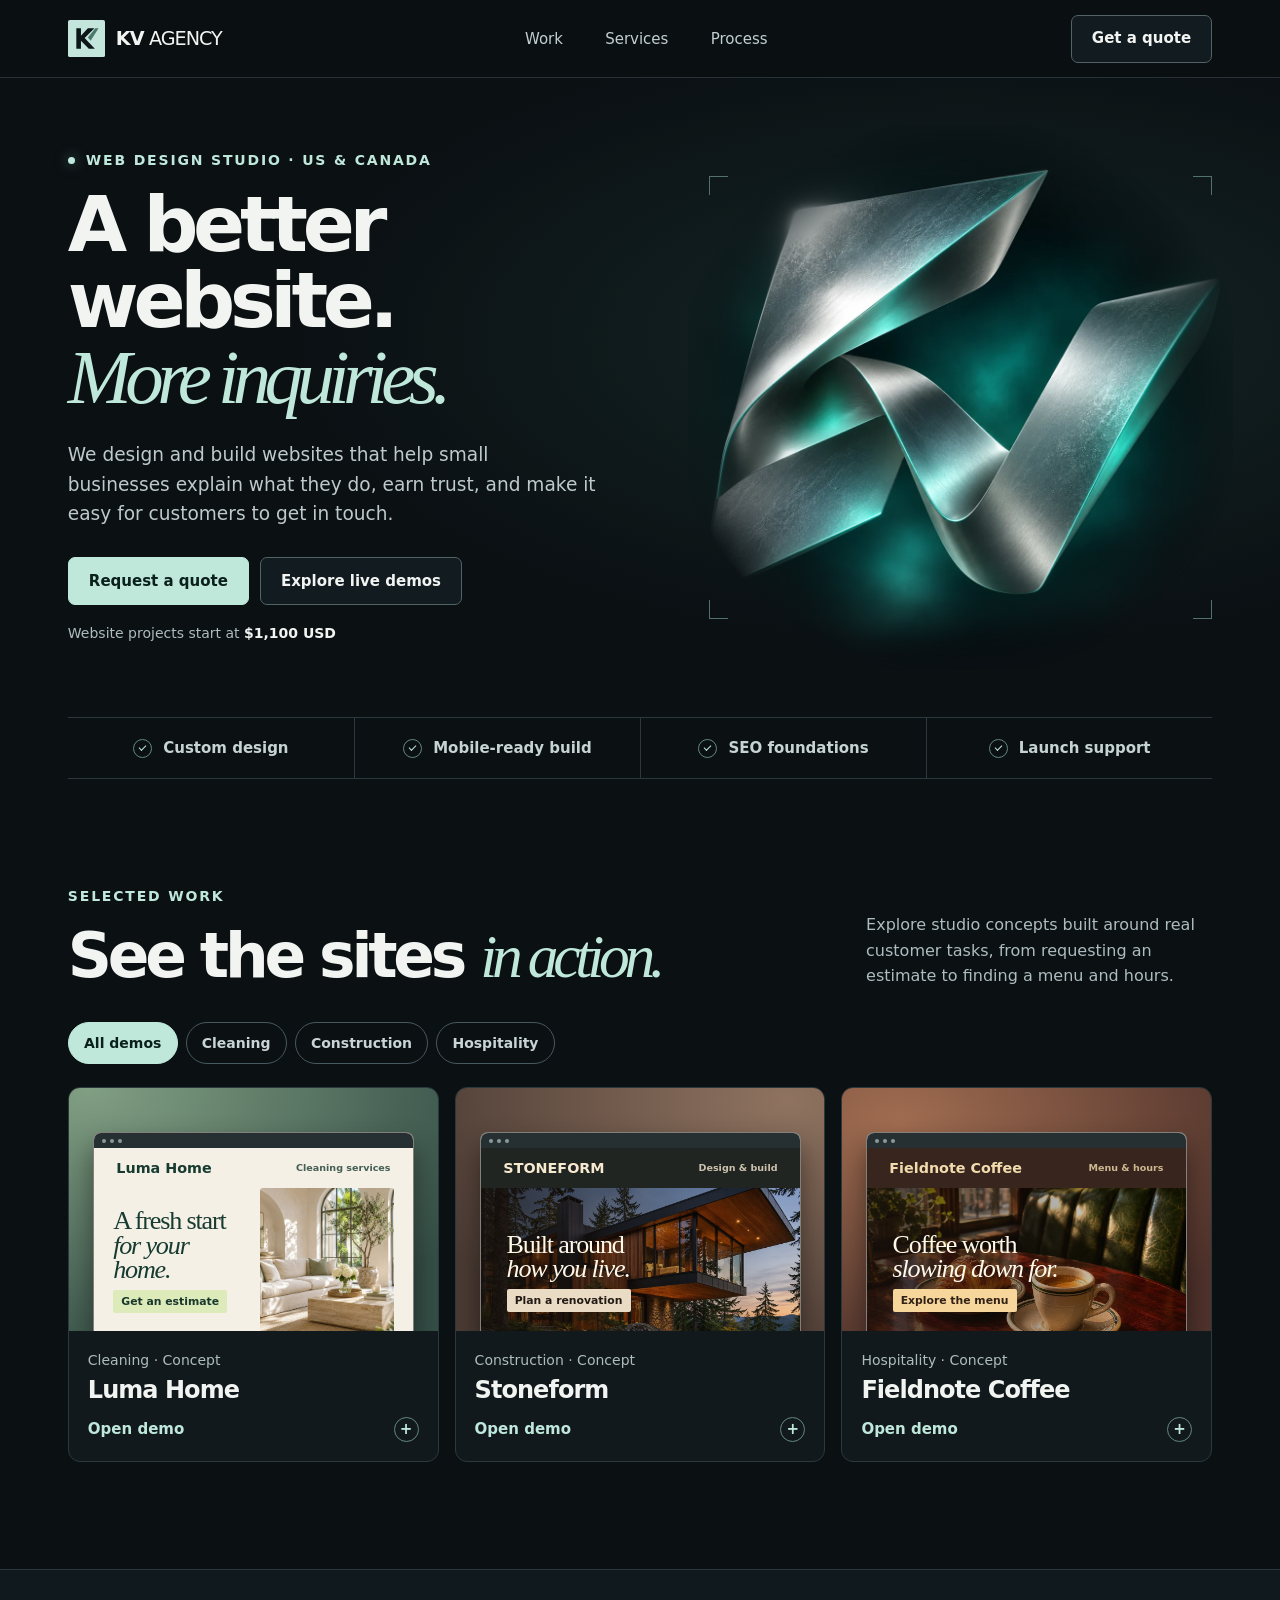
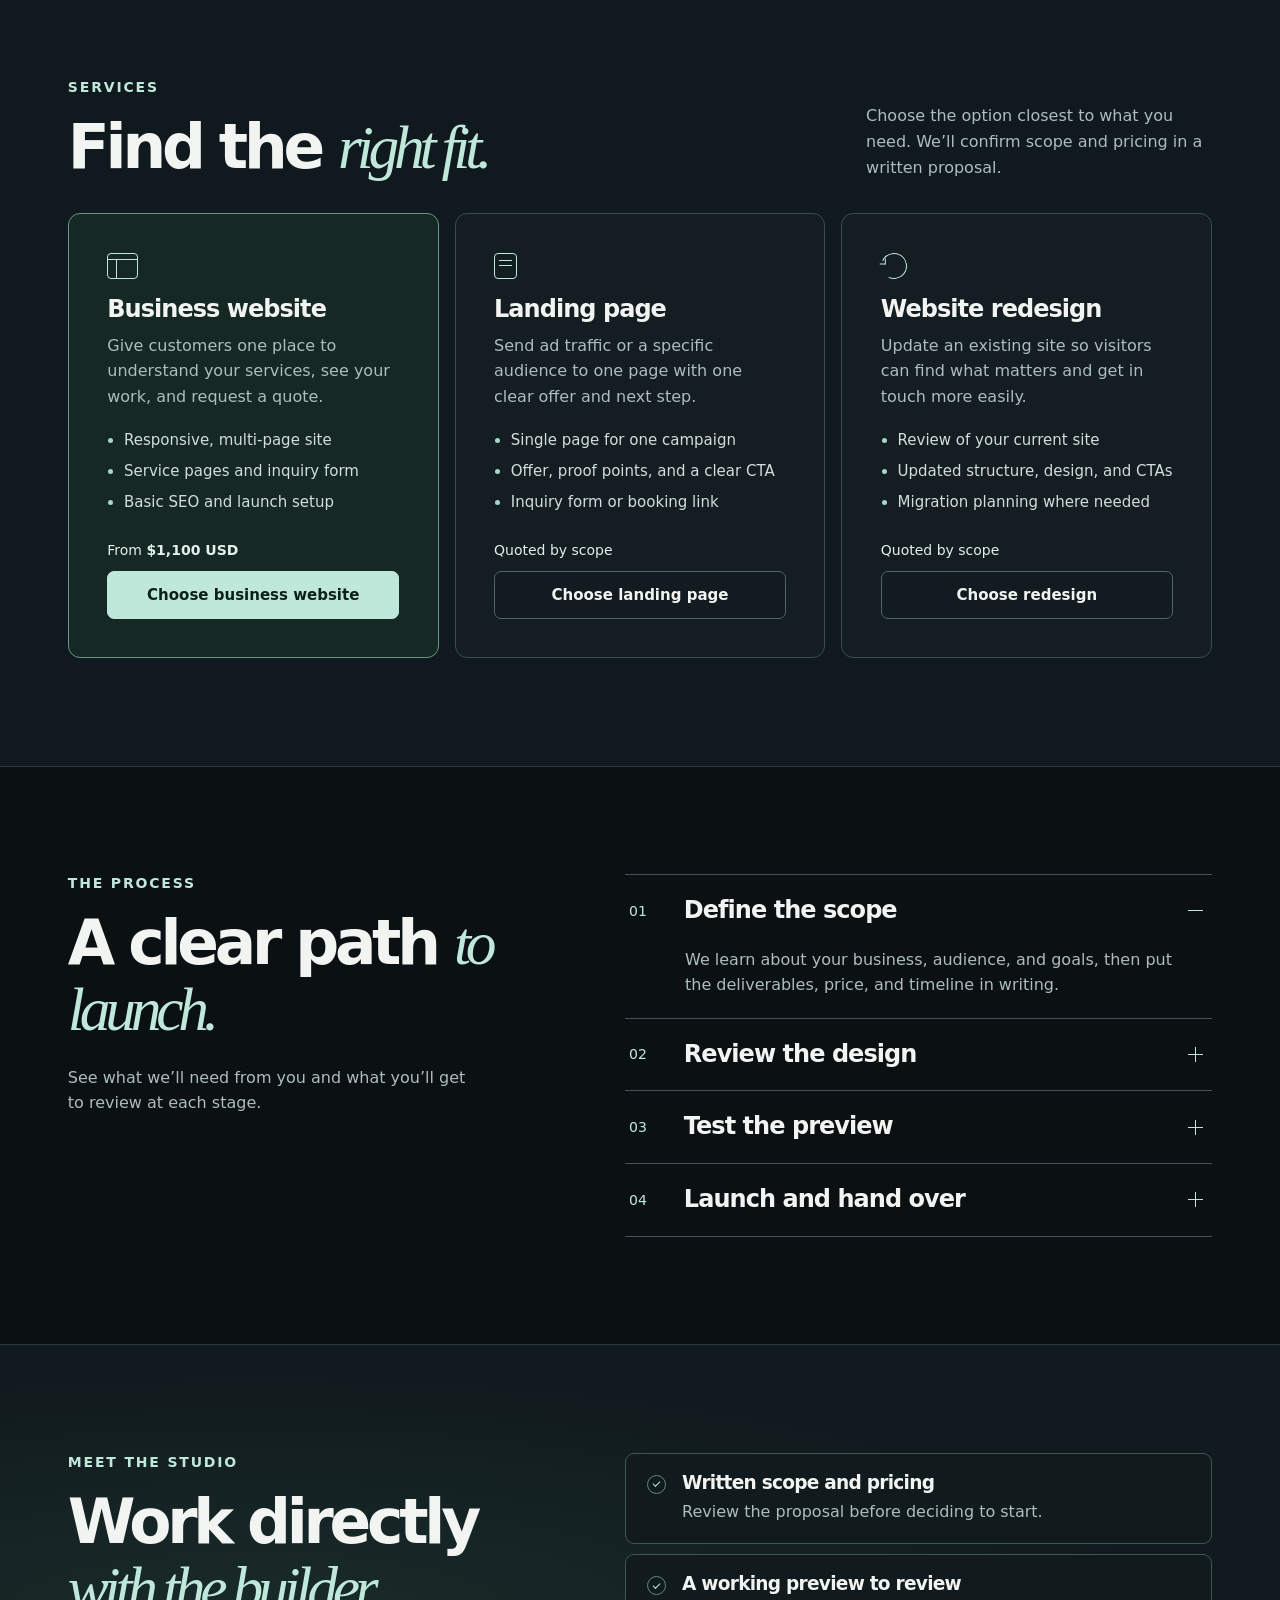
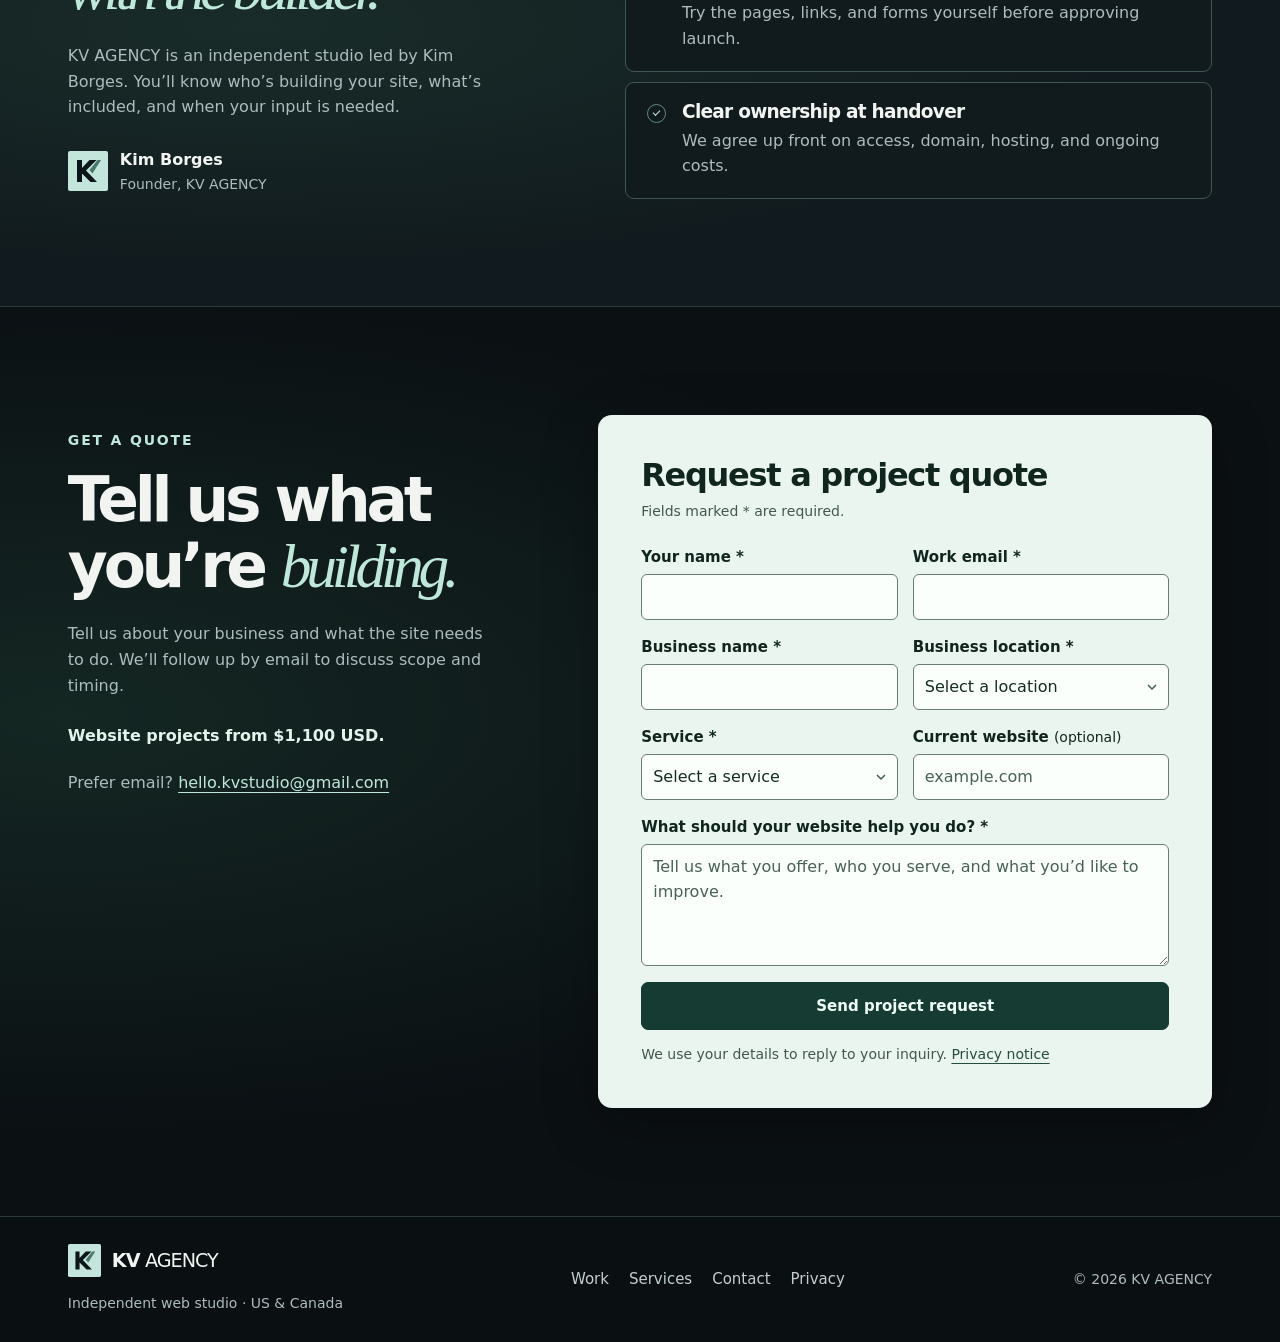
==== commit 90ed627e: "Launch the KV AGENCY North America site" ====
--- a/index.html
+++ b/index.html
@@ -1,183 +1,212 @@
 <!doctype html>
-<html lang="en-US">
+<html lang="en">
 <head>
   <meta charset="utf-8">
   <meta name="viewport" content="width=device-width, initial-scale=1">
-  <meta name="theme-color" content="#090b0f">
-  <meta name="color-scheme" content="dark light">
-  <meta name="description" content="KV AGENCY is an independent digital studio crafting custom websites, landing pages, and thoughtful digital experiences for ambitious businesses across the US and Canada.">
+  <meta name="theme-color" content="#0b1013">
+  <title>KV AGENCY | Web Design for Small Businesses in the US &amp; Canada</title>
+  <meta name="description" content="KV AGENCY designs and builds websites for small businesses in the United States and Canada. Explore live demos and request a quote. Website projects start at $1,100 USD.">
   <meta property="og:type" content="website">
-  <meta property="og:site_name" content="KV AGENCY">
-  <meta property="og:title" content="KV AGENCY — Digital Experiences Built With Intention">
-  <meta property="og:description" content="Distinctive web design and development for ambitious businesses. Independent thinking. Thoughtful execution.">
-  <meta property="og:image" content="assets/og-cover.png">
-  <meta property="og:image:width" content="1200">
-  <meta property="og:image:height" content="630">
-  <meta property="og:locale" content="en_US">
-  <script type="application/ld+json">{"@context":"https://schema.org","@type":"Organization","name":"KV AGENCY","description":"Independent digital studio designing and developing custom websites and digital experiences for businesses in the United States and Canada.","areaServed":[{"@type":"Country","name":"United States"},{"@type":"Country","name":"Canada"}]}</script>
-  <meta name="twitter:card" content="summary_large_image">
-  <meta name="twitter:title" content="KV AGENCY — Digital Experiences Built With Intention">
-  <meta name="twitter:description" content="Custom websites and digital experiences for ambitious businesses.">
-  <meta name="twitter:image" content="assets/og-cover.png">
-  <title>KV AGENCY® — Independent Digital Studio</title>
-  <link rel="icon" href="assets/svg/favicon.svg" type="image/svg+xml">
-  <link rel="apple-touch-icon" href="assets/apple-touch-icon.png">
-  <link rel="stylesheet" href="assets/css/styles.css">
-  <script src="assets/js/config.js" defer></script>
-  <script src="assets/js/main.js" defer></script>
+  <meta property="og:title" content="KV AGENCY | Web Design for Small Businesses">
+  <meta property="og:description" content="Custom websites and landing pages for small businesses in the US and Canada. Explore working concepts and request a quote.">
+  <meta property="og:url" content="https://kv--agency.pages.dev/">
+  <meta property="og:image" content="https://kv--agency.pages.dev/assets/hero.webp">
+  <link rel="canonical" href="https://kv--agency.pages.dev/">
+  <link rel="icon" href="./assets/logo.svg" type="image/svg+xml">
+  <link rel="stylesheet" href="./assets/main.css">
+  <script src="./assets/main.js" defer></script>
 </head>
-<body data-page="home">
-  <a class="skip-link" href="#main">Skip to main content</a>
-  <div class="scroll-progress" aria-hidden="true"></div>
-  <header class="site-header" id="top">
-    <div class="container header-inner">
-      <a class="brand" href="#top" aria-label="KV Agency, home">
-        <img class="brand-mark" src="assets/svg/logo-mark.svg" width="35" height="35" alt="">
-        <span class="brand-wordmark">KV<span>AGENCY</span></span>
-      </a>
-      <nav class="desktop-nav" aria-label="Primary navigation">
-        <a href="#about">Studio</a><a href="#services">Expertise</a><a href="#work">Selected work</a><a href="#process">Process</a>
+<body id="top">
+  <a class="skip" href="#main">Skip to content</a>
+  <header class="site-header">
+    <div class="wrap header-inner">
+      <a class="brand" href="./" aria-label="KV Agency home"><img src="./assets/logo.svg" alt="" width="37" height="37"><b>KV <span>AGENCY</span></b></a>
+      <button class="menu-toggle" type="button" aria-expanded="false" aria-controls="main-nav" hidden>Menu <span aria-hidden="true"></span></button>
+      <nav class="nav" id="main-nav" aria-label="Main navigation">
+        <a href="#work">Work</a>
+        <a href="#services">Services</a>
+        <a href="#process">Process</a>
       </nav>
-      <a class="header-cta desktop-cta" href="#contact">Let's talk <span aria-hidden="true">↗</span></a>
-      <button type="button" class="menu-toggle" aria-controls="mobile-menu" aria-expanded="false" aria-label="Open menu">
-        <span></span><span></span>
-      </button>
+      <a class="button outline header-cta" href="#contact">Get a quote</a>
     </div>
-    <nav class="mobile-menu" id="mobile-menu" aria-label="Mobile navigation" inert>
-      <div class="mobile-menu-inner">
-        <a href="#about"><span>01</span> Studio</a>
-        <a href="#services"><span>02</span> Expertise</a>
-        <a href="#work"><span>03</span> Selected work</a>
-        <a href="#process"><span>04</span> Process</a>
-        <a href="#contact"><span>05</span> Start a project</a>
-        <p>Independent digital studio. Available for projects across the US and Canada.</p>
-      </div>
-    </nav>
   </header>
 
-  <main id="main">
-    <section class="hero section-pad" aria-labelledby="hero-title">
-      <div class="hero-noise" aria-hidden="true"></div>
-      <div class="container hero-inner">
+  <main id="main" tabindex="-1">
+    <section class="hero" aria-labelledby="hero-title">
+      <div class="wrap hero-grid">
         <div class="hero-copy">
-          <p class="eyebrow hero-eyebrow"><span class="live-dot"></span> INDEPENDENT DIGITAL STUDIO <span class="eyebrow-sep">/</span> US & CANADA</p>
-          <h1 id="hero-title"><span>Your Business</span><span>Deserves a</span><span class="gradient-word">Stronger</span><span>Digital Presence<span class="hero-period">.</span></span></h1>
-          <div class="hero-lower">
-            <p>We design and develop distinctive digital experiences that help ambitious businesses stand out and connect with their customers.</p>
-            <div class="hero-actions">
-              <a class="btn btn-light" href="#work">Explore Our Work <span aria-hidden="true">↗</span></a>
-              <a class="btn btn-ghost" href="#contact">Start a Project <span aria-hidden="true">↗</span></a>
-            </div>
+          <p class="eyebrow"><span class="signal" aria-hidden="true"></span> Web design studio · US &amp; Canada</p>
+          <h1 id="hero-title">A better website.<br><em>More inquiries.</em></h1>
+          <p class="hero-summary">We design and build websites that help small businesses explain what they do, earn trust, and make it easy for customers to get in touch.</p>
+          <div class="actions">
+            <a class="button primary" href="#contact">Request a quote</a>
+            <a class="button outline" href="#work">Explore live demos</a>
           </div>
-        </div>
-        <div class="hero-art" aria-hidden="true">
-          <div class="hero-art-glow"></div>
-          <img src="assets/svg/hero-sculpture.svg" width="700" height="840" alt="" fetchpriority="high">
-          <div class="hero-art-label"><span>KV / 001</span><span>FORM FOLLOWS FEELING</span></div>
-        </div>
-        <div class="hero-bottom"><span>CREATIVE THINKING. TECHNICAL PRECISION.</span><a href="#about">SCROLL TO EXPLORE <span aria-hidden="true">↓</span></a><span class="hero-coordinate">EST. INDEPENDENT / ONLINE</span></div>
-      </div>
-    </section>
-
-    <section class="marquee-band" aria-label="Our approach">
-      <div class="container marquee-content"><span>Independent by nature</span><i></i><span>Intentional by design</span><i></i><span>Built for what’s next</span></div>
-    </section>
-
-    <section class="section-pad about-section" id="about" aria-labelledby="about-title">
-      <div class="container">
-        <div class="section-topline reveal"><span class="section-index">01 / THE STUDIO</span><span class="section-rule"></span><span class="section-note">A DIFFERENT KIND OF DIGITAL PARTNER</span></div>
-        <div class="about-grid">
-          <div class="about-left reveal">
-            <p class="overline">THE THINKING BEHIND THE WORK</p>
-            <div class="about-monogram" aria-hidden="true">K<span>V</span></div>
-            <div class="about-side-note"><span class="cross-icon" aria-hidden="true">✳</span><span>DESIGNED TO FEEL DIFFERENT.<br>BUILT TO WORK BETTER.</span></div>
+          <p class="price-note">Website projects start at <strong>$1,100 USD</strong></p>
+        </div>
+        <div class="hero-visual" aria-hidden="true">
+          <img class="hero-art" src="./assets/hero.webp" alt="" width="1120" height="1120" fetchpriority="high">
+          <span class="frame-corner top-left"></span><span class="frame-corner top-right"></span>
+          <span class="frame-corner bottom-left"></span><span class="frame-corner bottom-right"></span>
+        </div>
+      </div>
+      <div class="wrap promise-bar" aria-label="Project essentials">
+        <span><span aria-hidden="true" class="tick"></span> Custom design</span>
+        <span><span aria-hidden="true" class="tick"></span> Mobile-ready build</span>
+        <span><span aria-hidden="true" class="tick"></span> SEO foundations</span>
+        <span><span aria-hidden="true" class="tick"></span> Launch support</span>
+      </div>
+    </section>
+
+    <section id="work" tabindex="-1" class="section work" aria-labelledby="work-title">
+      <div class="wrap">
+        <div class="section-head">
+          <div><p class="eyebrow">Selected work</p><h2 id="work-title">See the sites <em>in action.</em></h2></div>
+          <p>Explore studio concepts built around real customer tasks, from requesting an estimate to finding a menu and hours.</p>
+        </div>
+        <div class="filters" role="group" aria-label="Filter concepts by industry" hidden>
+          <button type="button" aria-pressed="true" data-filter="all">All demos</button>
+          <button type="button" aria-pressed="false" data-filter="cleaning">Cleaning</button>
+          <button type="button" aria-pressed="false" data-filter="construction">Construction</button>
+          <button type="button" aria-pressed="false" data-filter="hospitality">Hospitality</button>
+        </div>
+        <p id="work-status" class="sr-only" role="status"></p>
+        <div class="work-grid">
+          <article class="project" data-industry="cleaning">
+            <a class="project-link" href="./demos/luma-home.html">
+              <div class="project-media cleaning">
+                <div class="mock-browser" aria-hidden="true"><div class="mock-chrome"><i></i><i></i><i></i></div><div class="mock-nav">Luma Home<span>Cleaning services</span></div><div class="mock-body"><div class="mock-copy">A fresh start <em>for your home.</em><span>Get an estimate</span></div><img src="./assets/cleaning.webp" width="1120" height="747" alt="" loading="lazy"></div></div>
+              </div>
+              <div class="project-info"><span class="project-category">Cleaning · Concept</span><h3>Luma Home</h3><span class="project-action">Open demo<span aria-hidden="true">+</span></span></div>
+            </a>
+          </article>
+          <article class="project" data-industry="construction">
+            <a class="project-link" href="./demos/stoneform.html">
+              <div class="project-media construction">
+                <div class="mock-browser" aria-hidden="true"><div class="mock-chrome"><i></i><i></i><i></i></div><div class="mock-nav">STONEFORM<span>Design &amp; build</span></div><div class="mock-body"><img src="./assets/construction.webp" width="1120" height="747" alt="" loading="lazy"><div class="mock-copy">Built around <em>how you live.</em><span>Plan a renovation</span></div></div></div>
+              </div>
+              <div class="project-info"><span class="project-category">Construction · Concept</span><h3>Stoneform</h3><span class="project-action">Open demo<span aria-hidden="true">+</span></span></div>
+            </a>
+          </article>
+          <article class="project" data-industry="hospitality">
+            <a class="project-link" href="./demos/fieldnote-coffee.html">
+              <div class="project-media hospitality">
+                <div class="mock-browser" aria-hidden="true"><div class="mock-chrome"><i></i><i></i><i></i></div><div class="mock-nav">Fieldnote Coffee<span>Menu &amp; hours</span></div><div class="mock-body"><img src="./assets/hospitality.webp" width="1120" height="747" alt="" loading="lazy"><div class="mock-copy">Coffee worth <em>slowing down for.</em><span>Explore the menu</span></div></div></div>
+              </div>
+              <div class="project-info"><span class="project-category">Hospitality · Concept</span><h3>Fieldnote Coffee</h3><span class="project-action">Open demo<span aria-hidden="true">+</span></span></div>
+            </a>
+          </article>
+        </div>
+      </div>
+    </section>
+
+    <section id="services" tabindex="-1" class="section services" aria-labelledby="services-title">
+      <div class="wrap">
+        <div class="section-head">
+          <div><p class="eyebrow">Services</p><h2 id="services-title">Find the <em>right fit.</em></h2></div>
+          <p>Choose the option closest to what you need. We’ll confirm scope and pricing in a written proposal.</p>
+        </div>
+        <div class="service-grid">
+          <article class="service featured">
+            <span class="service-icon site-icon" aria-hidden="true"></span>
+            <h3>Business website</h3>
+            <p>Give customers one place to understand your services, see your work, and request a quote.</p>
+            <ul><li>Responsive, multi-page site</li><li>Service pages and inquiry form</li><li>Basic SEO and launch setup</li></ul>
+            <p class="service-price">From <strong>$1,100 USD</strong></p>
+            <a class="button primary" href="#contact" data-service="Business website">Choose business website</a>
+          </article>
+          <article class="service">
+            <span class="service-icon page-icon" aria-hidden="true"></span>
+            <h3>Landing page</h3>
+            <p>Send ad traffic or a specific audience to one page with one clear offer and next step.</p>
+            <ul><li>Single page for one campaign</li><li>Offer, proof points, and a clear CTA</li><li>Inquiry form or booking link</li></ul>
+            <p class="service-price">Quoted by scope</p>
+            <a class="button outline" href="#contact" data-service="Landing page">Choose landing page</a>
+          </article>
+          <article class="service">
+            <span class="service-icon refresh-icon" aria-hidden="true"></span>
+            <h3>Website redesign</h3>
+            <p>Update an existing site so visitors can find what matters and get in touch more easily.</p>
+            <ul><li>Review of your current site</li><li>Updated structure, design, and CTAs</li><li>Migration planning where needed</li></ul>
+            <p class="service-price">Quoted by scope</p>
+            <a class="button outline" href="#contact" data-service="Website redesign">Choose redesign</a>
+          </article>
+        </div>
+      </div>
+    </section>
+
+    <section id="process" tabindex="-1" class="section process" aria-labelledby="process-title">
+      <div class="wrap process-grid">
+        <div>
+          <p class="eyebrow">The process</p>
+          <h2 id="process-title">A clear path <em>to launch.</em></h2>
+          <p class="section-intro">See what we’ll need from you and what you’ll get to review at each stage.</p>
+        </div>
+        <div class="accordion">
+          <details name="process" open><summary><span class="step-num">01</span><span class="step-title">Define the scope</span><span class="plus" aria-hidden="true"></span></summary><p>We learn about your business, audience, and goals, then put the deliverables, price, and timeline in writing.</p></details>
+          <details name="process"><summary><span class="step-num">02</span><span class="step-title">Review the design</span><span class="plus" aria-hidden="true"></span></summary><p>You review the page structure, visual direction, and key calls to action before we build the full site.</p></details>
+          <details name="process"><summary><span class="step-num">03</span><span class="step-title">Test the preview</span><span class="plus" aria-hidden="true"></span></summary><p>Try the site on your own devices. We check navigation, forms, mobile layouts, and basic accessibility with you before launch.</p></details>
+          <details name="process"><summary><span class="step-num">04</span><span class="step-title">Launch and hand over</span><span class="plus" aria-hidden="true"></span></summary><p>After your approval, we help connect your domain, check the site again, and hand over the access and notes agreed in the proposal.</p></details>
+        </div>
+      </div>
+    </section>
+
+    <section class="section trust" id="why" aria-labelledby="trust-title">
+      <div class="wrap trust-grid" id="about">
+        <div>
+          <p class="eyebrow">Meet the studio</p>
+          <h2 id="trust-title">Work directly <em>with the builder.</em></h2>
+          <p class="section-intro">KV AGENCY is an independent studio led by Kim Borges. You’ll know who’s building your site, what’s included, and when your input is needed.</p>
+          <div class="signature"><img src="./assets/logo.svg" alt="" width="40" height="40" loading="lazy"><div><strong>Kim Borges</strong><span>Founder, KV AGENCY</span></div></div>
+        </div>
+        <div class="trust-checks">
+          <article><span class="tick" aria-hidden="true"></span><div><h3>Written scope and pricing</h3><p>Review the proposal before deciding to start.</p></div></article>
+          <article><span class="tick" aria-hidden="true"></span><div><h3>A working preview to review</h3><p>Try the pages, links, and forms yourself before approving launch.</p></div></article>
+          <article><span class="tick" aria-hidden="true"></span><div><h3>Clear ownership at handover</h3><p>We agree up front on access, domain, hosting, and ongoing costs.</p></div></article>
+        </div>
+      </div>
+    </section>
+
+    <section id="contact" class="section contact" aria-labelledby="contact-title">
+      <div class="wrap contact-grid">
+        <div class="contact-copy">
+          <p class="eyebrow">Get a quote</p>
+          <h2 id="contact-title">Tell us what<br> you’re <em>building.</em></h2>
+          <p class="section-intro">Tell us about your business and what the site needs to do. We’ll follow up by email to discuss scope and timing.</p>
+          <strong class="contact-price">Website projects from $1,100 USD.</strong>
+          <p class="email-link">Prefer email? <a href="mailto:hello.kvstudio@gmail.com">hello.kvstudio@gmail.com</a></p>
+        </div>
+        <form class="quote-form" id="quote-form" method="post" action="https://formspree.io/f/mgakpokg">
+          <h3>Request a project quote</h3>
+          <p class="form-intro">Fields marked * are required.</p>
+          <div class="form-grid">
+            <label for="name">Your name *<input id="name" name="name" autocomplete="name" required maxlength="120"></label>
+            <label for="email">Work email *<input id="email" name="email" type="email" autocomplete="email" required maxlength="160"></label>
+            <label for="business">Business name *<input id="business" name="business" autocomplete="organization" required maxlength="150"></label>
+            <label for="market">Business location *
+              <select id="market" name="market" required><option value="">Select a location</option><option>United States</option><option>Canada</option><option>Other</option></select>
+            </label>
+            <label for="service">Service *
+              <select id="service" name="service" required><option value="">Select a service</option><option>Business website</option><option>Landing page</option><option>Website redesign</option><option>Not sure yet</option></select>
+            </label>
+            <label for="website">Current website <span class="optional">(optional)</span><input id="website" name="website" autocomplete="url" inputmode="url" maxlength="240" placeholder="example.com"></label>
+            <label for="message" class="wide">What should your website help you do? *<textarea id="message" name="message" rows="4" required maxlength="2200" placeholder="Tell us what you offer, who you serve, and what you’d like to improve."></textarea></label>
           </div>
-          <div class="about-right reveal">
-            <h2 id="about-title" class="section-display">Good design gets noticed. <em>Great experiences</em> get remembered.</h2>
-            <div class="about-text"><p>KV AGENCY is an independent digital studio creating custom websites and meaningful digital experiences for businesses ready to move forward.</p><p>We bring thoughtful design, clear communication, and precise development into one focused process. Every decision has a purpose. Every detail has a reason.</p></div>
-            <a class="text-link" href="#process">Get to know our approach <span aria-hidden="true">↗</span></a>
-          </div>
-        </div>
-      </div>
-    </section>
-
-    <section class="section-pad services-section" id="services" aria-labelledby="services-title">
-      <div class="container">
-        <div class="section-topline reveal"><span class="section-index">02 / WHAT WE DO</span><span class="section-rule"></span><span class="section-note">FOCUSED EXPERTISE</span></div>
-        <div class="section-heading-row reveal"><div><p class="overline">OUR EXPERTISE</p><h2 id="services-title" class="section-display">Digital presence,<br><em>reimagined.</em></h2></div><p class="heading-aside">From first impressions to long-term usability, we build websites with purpose at every layer.</p></div>
-        <div class="services-grid">
-          <article class="service-card reveal"><span class="service-count">01 /</span><svg viewBox="0 0 64 64" fill="none" aria-hidden="true"><rect x="8" y="13" width="48" height="38" rx="3"/><path d="M8 23h48M16 18h2m5 0h2m5 0h2M18 33h13m-13 7h24"/></svg><h3>Custom Website<br>Development</h3><p>Original, well-engineered websites designed around your brand, customers, and business goals.</p><a href="#contact" aria-label="Request custom website development quote">Discuss a project <span aria-hidden="true">↗</span></a></article>
-          <article class="service-card reveal"><span class="service-count">02 /</span><svg viewBox="0 0 64 64" fill="none" aria-hidden="true"><rect x="9" y="9" width="46" height="46" rx="3"/><path d="M19 20h26M19 28h17M19 42h14M39 39h8v8h-8z"/></svg><h3>Landing Page<br>Design</h3><p>Focused, persuasive pages that communicate your offer clearly and make the next step effortless.</p><a href="#contact" aria-label="Request landing page design quote">Discuss a project <span aria-hidden="true">↗</span></a></article>
-          <article class="service-card reveal"><span class="service-count">03 /</span><svg viewBox="0 0 64 64" fill="none" aria-hidden="true"><path d="M10 30a22 22 0 1 1 5 15M10 43V30h13"/><path d="M31 21v13l10 6"/></svg><h3>Website<br>Redesign</h3><p>A considered transformation of outdated websites into polished, intuitive digital destinations.</p><a href="#contact" aria-label="Request website redesign quote">Discuss a project <span aria-hidden="true">↗</span></a></article>
-          <article class="service-card reveal"><span class="service-count">04 /</span><svg viewBox="0 0 64 64" fill="none" aria-hidden="true"><rect x="7" y="14" width="35" height="28" rx="2"/><rect x="44" y="25" width="13" height="26" rx="2"/><path d="M18 50h15m-8-8v8M49 46h3"/></svg><h3>Responsive Web<br>Experiences</h3><p>Seamless layouts and interactions carefully adapted for phones, tablets, and desktops.</p><a href="#contact" aria-label="Request responsive web experience quote">Discuss a project <span aria-hidden="true">↗</span></a></article>
-          <article class="service-card reveal"><span class="service-count">05 /</span><svg viewBox="0 0 64 64" fill="none" aria-hidden="true"><circle cx="32" cy="32" r="22"/><circle cx="32" cy="32" r="7"/><path d="m32 10 4 15m18 7-15 4M32 54l-4-15M10 32l15-4"/></svg><h3>Digital Presence<br>Consulting</h3><p>Practical direction on structure, content, user journeys, and opportunities to improve your website.</p><a href="#contact" aria-label="Request digital presence consulting quote">Discuss a project <span aria-hidden="true">↗</span></a></article>
-        </div>
-      </div>
-    </section>
-
-    <section class="section-pad work-section" id="work" aria-labelledby="work-title">
-      <div class="container">
-        <div class="section-topline reveal"><span class="section-index">03 / SELECTED WORK</span><span class="section-rule"></span><span class="section-note">DESIGN STUDIES & CONCEPTS</span></div>
-        <div class="section-heading-row work-heading reveal"><div><p class="overline">A LOOK AT THE POSSIBILITIES</p><h2 id="work-title" class="section-display">Ideas made<br><em>tangible.</em></h2></div><p class="heading-aside">Three independently created design demonstrations exploring how different brands can look and feel online. These are concepts, not commissioned client projects.</p></div>
-        <div class="portfolio-stack">
-          <article class="project-card project-luma reveal">
-            <div class="project-copy"><span class="concept-label"><span class="tiny-circle"></span> CONCEPT PROJECT / 001</span><p class="project-industry">HOME SERVICES — UNITED STATES</p><h3>Luma Home</h3><p>An inviting, effortless booking-first experience for a modern residential cleaning brand.</p><a href="projects/luma-home.html" class="project-link">Explore Concept <span aria-hidden="true">↗</span></a></div>
-            <a href="projects/luma-home.html" class="project-images" aria-label="Explore Luma Home concept project"><div class="browser-window"><div class="browser-chrome"><i></i><i></i><i></i><span>lumahome.example</span></div><img src="assets/svg/luma-desktop.svg" width="1200" height="760" loading="lazy" decoding="async" alt="Desktop website design concept for Luma Home, a residential cleaning company"></div><div class="phone-window"><div class="phone-speaker"></div><img src="assets/svg/luma-mobile.svg" width="400" height="760" loading="lazy" decoding="async" alt="Mobile design concept for Luma Home"></div></a>
-            <span class="project-bottom-id">KV / EXPERIMENTAL SERIES</span>
-          </article>
-          <article class="project-card project-stone reveal">
-            <div class="project-copy"><span class="concept-label"><span class="tiny-circle"></span> DESIGN DEMONSTRATION / 002</span><p class="project-industry">CONSTRUCTION & RENOVATION</p><h3>Stoneform</h3><p>Confident editorial design and refined architecture-inspired visuals for a premium renovation firm.</p><a href="projects/stoneform.html" class="project-link">Explore Concept <span aria-hidden="true">↗</span></a></div>
-            <a href="projects/stoneform.html" class="project-images" aria-label="Explore Stoneform design demonstration"><div class="browser-window"><div class="browser-chrome"><i></i><i></i><i></i><span>stoneform.example</span></div><img src="assets/svg/stone-desktop.svg" width="1200" height="760" loading="lazy" decoding="async" alt="Desktop website design demonstration for Stoneform, a construction and renovation firm"></div><div class="phone-window"><div class="phone-speaker"></div><img src="assets/svg/stone-mobile.svg" width="400" height="760" loading="lazy" decoding="async" alt="Mobile design demonstration for Stoneform"></div></a>
-            <span class="project-bottom-id">KV / EXPERIMENTAL SERIES</span>
-          </article>
-          <article class="project-card project-north reveal">
-            <div class="project-copy"><span class="concept-label"><span class="tiny-circle"></span> CONCEPT PROJECT / 003</span><p class="project-industry">PROFESSIONAL SERVICES</p><h3>Northline</h3><p>A clarity-led digital identity for an advisory firm where credibility matters from the first click.</p><a href="projects/northline.html" class="project-link">Explore Concept <span aria-hidden="true">↗</span></a></div>
-            <a href="projects/northline.html" class="project-images" aria-label="Explore Northline concept project"><div class="browser-window"><div class="browser-chrome"><i></i><i></i><i></i><span>northline.example</span></div><img src="assets/svg/north-desktop.svg" width="1200" height="760" loading="lazy" decoding="async" alt="Desktop website concept for Northline, a professional advisory firm"></div><div class="phone-window"><div class="phone-speaker"></div><img src="assets/svg/north-mobile.svg" width="400" height="760" loading="lazy" decoding="async" alt="Mobile design concept for Northline"></div></a>
-            <span class="project-bottom-id">KV / EXPERIMENTAL SERIES</span>
-          </article>
-        </div>
-        <div class="work-footnote reveal"><span>*</span><p>These fictional brands and visual demonstrations were created to show design direction and capabilities. They do not represent existing clients, delivered contracts, or measured results.</p></div>
-      </div>
-    </section>
-
-    <section class="section-pad process-section" id="process" aria-labelledby="process-title">
-      <div class="container">
-        <div class="section-topline reveal"><span class="section-index">04 / OUR PROCESS</span><span class="section-rule"></span><span class="section-note">FROM FIRST CONVERSATION TO LAUNCH</span></div>
-        <div class="section-heading-row reveal"><div><p class="overline">HOW WE WORK</p><h2 id="process-title" class="section-display">A clear path<br><em>forward.</em></h2></div><p class="heading-aside">No unnecessary complexity. Just a thoughtful, collaborative process that keeps your business at the center.</p></div>
-        <ol class="process-list">
-          <li class="process-item reveal"><span class="process-num">01</span><div class="process-title"><h3>Discover</h3><span>↗</span></div><p>We learn about your business, customers, needs, and what a successful website should accomplish.</p></li>
-          <li class="process-item reveal"><span class="process-num">02</span><div class="process-title"><h3>Design</h3><span>↗</span></div><p>We shape the structure, visual direction, and user experience before moving into development.</p></li>
-          <li class="process-item reveal"><span class="process-num">03</span><div class="process-title"><h3>Develop</h3><span>↗</span></div><p>We bring the design to life with responsive code, careful details, and practical performance considerations.</p></li>
-          <li class="process-item reveal"><span class="process-num">04</span><div class="process-title"><h3>Launch</h3><span>↗</span></div><p>We review, refine, and prepare your website for a smooth and confident release.</p></li>
-        </ol>
-      </div>
-    </section>
-
-    <section class="section-pad why-section" id="why" aria-labelledby="why-title">
-      <div class="container why-layout"><div class="why-left reveal"><p class="overline">WHY KV AGENCY</p><h2 id="why-title" class="section-display">Not more noise.<br><em>More meaning.</em></h2><p>Every brand deserves a digital experience that's deliberate, dependable, and entirely its own.</p><div class="why-seal" aria-hidden="true"><span>KV</span><small>THINK / DESIGN / BUILD</small></div></div><div class="why-right reveal"><div class="why-point"><span>01</span><h3>Custom design approach</h3><p>Made for your brand, not pulled from a one-size-fits-all template.</p></div><div class="why-point"><span>02</span><h3>Mobile-first development</h3><p>Thoughtful interactions and layouts on the devices people actually use.</p></div><div class="why-point"><span>03</span><h3>Clear communication</h3><p>Direct conversations, transparent next steps, and room for collaboration.</p></div><div class="why-point"><span>04</span><h3>Performance-conscious engineering</h3><p>Lean implementation and purposeful choices that respect loading time.</p></div><div class="why-point"><span>05</span><h3>Thoughtful user experience</h3><p>Simple navigation, readable content, and clear actions throughout.</p></div></div></div>
-    </section>
-
-    <section class="contact-section section-pad" id="contact" aria-labelledby="contact-title">
-      <div class="container">
-        <div class="section-topline contact-topline reveal"><span class="section-index">05 / START A CONVERSATION</span><span class="section-rule"></span><span class="section-note">LET'S MAKE IT HAPPEN</span></div>
-        <div class="contact-grid">
-          <div class="contact-copy reveal"><p class="overline">A GOOD PROJECT STARTS HERE</p><h2 id="contact-title" class="section-display">Let's Build<br>Something<br><em>Worth</em><br>Remembering<span class="contact-period">.</span></h2><p>Tell us what you're building. We'll start with a conversation about the possibilities.</p><div class="contact-email-wrap"><span>OR REACH OUT DIRECTLY</span><a data-business-email href="#contact" hidden></a><span class="email-unconfigured" data-email-placeholder>Business email will be added before launch.</span></div></div>
-          <form class="contact-form reveal" id="project-form" method="POST" action="https://formspree.io/f/mgakpokg" novalidate>
-            <div class="form-head"><h3>Tell us about your project</h3><p>Share a few details below. No obligation, just a starting point.</p></div>
-            <div class="form-row"><div class="form-field"><label for="contact-name">Your name <span aria-hidden="true">*</span></label><input id="contact-name" name="name" type="text" autocomplete="name" placeholder="Jane Smith" maxlength="120" required></div><div class="form-field"><label for="contact-email">Email address <span aria-hidden="true">*</span></label><input id="contact-email" name="email" type="email" autocomplete="email" placeholder="jane@company.com" maxlength="254" required></div></div>
-            <div class="form-field"><label for="contact-company">Company name <span class="optional">(optional)</span></label><input id="contact-company" name="company" type="text" autocomplete="organization" placeholder="Your company" maxlength="150"></div>
-            <div class="form-row"><div class="form-field"><label for="contact-service">Project type <span aria-hidden="true">*</span></label><select id="contact-service" name="project_type" required><option value="" selected disabled>Select a service</option><option value="Custom Website">Custom website</option><option value="Landing Page">Landing page</option><option value="Website Redesign">Website redesign</option><option value="Responsive Experience">Responsive experience</option><option value="Consulting">Digital consulting</option><option value="Other / Not sure">Other / Not sure yet</option></select></div><div class="form-field"><label for="contact-budget">Estimated budget <span aria-hidden="true">*</span></label><select id="contact-budget" name="estimated_budget" required><option value="" selected disabled>Select a range</option><option value="$1,000–$2,500">$1,000–$2,500</option><option value="$2,500–$5,000">$2,500–$5,000</option><option value="$5,000–$10,000">$5,000–$10,000</option><option value="$10,000+">$10,000+</option><option value="Not decided">Not decided yet</option></select></div></div>
-            <div class="form-field"><label for="contact-message">What do you have in mind? <span aria-hidden="true">*</span></label><textarea id="contact-message" name="message" rows="5" minlength="10" maxlength="4000" placeholder="Tell us about your goals, timeline, and any ideas you'd like to share..." required></textarea></div>
-            <div class="hidden-field" aria-hidden="true"><label for="contact-website">Leave this field empty</label><input id="contact-website" name="_gotcha" tabindex="-1" autocomplete="off"></div>
-            <input type="hidden" name="_subject" value="New project inquiry — KV AGENCY">
-            <div class="form-bottom"><p>By sending this form, you agree to our <a href="privacy.html">Privacy Notice</a>.</p><button class="btn btn-dark" type="submit"><span class="submit-label">Request a Quote</span><span class="submit-arrow" aria-hidden="true">↗</span></button></div>
-            <div class="form-status" id="form-status" role="status" aria-live="polite" aria-atomic="true" hidden></div>
-          </form>
-        </div>
+          <div hidden><label for="gotcha">Leave this field empty</label><input id="gotcha" name="_gotcha" tabindex="-1" autocomplete="off"></div>
+          <input type="hidden" name="source" value="KV AGENCY North America site">
+          <button class="button primary submit" type="submit">Send project request</button>
+          <p id="form-status" class="form-status" role="status" tabindex="-1"></p>
+          <p class="privacy-note">We use your details to reply to your inquiry. <a href="./privacy.html">Privacy notice</a></p>
+        </form>
       </div>
     </section>
   </main>
-
-  <footer class="site-footer"><div class="container"><div class="footer-top"><div><a class="footer-wordmark" href="#top" aria-label="KV Agency, back to top">KV AGENCY</a><p>Independent minds. Distinctive digital work.<br>Serving businesses in the US and Canada.</p></div><a class="footer-up" href="#top" aria-label="Back to top">↑</a></div><div class="footer-bottom"><span>© <span data-year>2026</span> KV AGENCY. ALL RIGHTS RESERVED.</span><div><a href="privacy.html">PRIVACY</a><a href="#services">SERVICES</a><a href="#contact">CONTACT</a></div><span>MADE WITH INTENTION / EVERY PIXEL.</span></div></div></footer>
+  <footer class="site-footer">
+    <div class="wrap footer-inner">
+      <div><a class="brand" href="./" aria-label="KV Agency home"><img src="./assets/logo.svg" alt="" width="33" height="33" loading="lazy"><b>KV <span>AGENCY</span></b></a><p>Independent web studio · US &amp; Canada</p></div>
+      <nav aria-label="Footer"><a href="#work">Work</a><a href="#services">Services</a><a href="#contact">Contact</a><a href="./privacy.html">Privacy</a></nav>
+      <span class="copyright">© 2026 KV AGENCY</span>
+    </div>
+  </footer>
 </body>
 </html>
--- a/assets/main.css
+++ b/assets/main.css
@@ -0,0 +1,233 @@
+:root {
+  color-scheme: dark;
+  --bg: #0b1013;
+  --panel: #11191d;
+  --line: #2b393e;
+  --text: #f1f4f1;
+  --muted: #adbcbf;
+  --mint: #bfe8db;
+  --deep: #0c201b;
+  --max: 1264px;
+  --gutter: clamp(20px, 5.3vw, 82px);
+  --ease: cubic-bezier(.2,.75,.3,1);
+  font-family: Inter, "Helvetica Neue", system-ui, sans-serif;
+}
+*, *::before, *::after { box-sizing: border-box; }
+[hidden] { display: none !important; }
+html { scroll-behavior: smooth; scroll-padding-top: 90px; }
+body { margin: 0; background: var(--bg); color: var(--text); font-size: 1rem; line-height: 1.6; }
+a { color: inherit; text-decoration: none; }
+a, button, summary, input, textarea, select { -webkit-tap-highlight-color: transparent; }
+button, input, select, textarea { font: inherit; }
+button, summary { cursor: pointer; }
+img { display: block; max-width: 100%; }
+h1, h2, h3, p { margin: 0; }
+h1, h2, h3 { line-height: 1.08; }
+h1, h2 { font-weight: 550; letter-spacing: -.069em; }
+h2 { font-size: clamp(2.55rem, 4.8vw, 4.8rem); }
+h3 { font-size: 1.5rem; font-weight: 600; letter-spacing: -.04em; }
+h1 em, h2 em { color: var(--mint); font-family: Georgia, serif; font-weight: 400; letter-spacing: -.085em; }
+:focus-visible { outline: 2px solid #87e2cb; outline-offset: 4px; }
+::selection { background: var(--mint); color: var(--deep); }
+.wrap { width: min(calc(100% - 2 * var(--gutter)), var(--max)); margin-inline: auto; }
+.sr-only, .skip:not(:focus) { position: absolute; width: 1px; height: 1px; padding: 0; margin: -1px; overflow: hidden; clip-path: inset(50%); white-space: nowrap; }
+.skip { position: fixed; left: 16px; top: 12px; z-index: 10; background: var(--mint); color: var(--deep); padding: 10px 18px; border-radius: 6px; }
+.eyebrow { color: var(--mint); text-transform: uppercase; font-size: .875rem; font-weight: 680; letter-spacing: .13em; line-height: 1.35; margin-bottom: 17px; }
+.button { min-height: 48px; display: inline-flex; align-items: center; justify-content: center; padding: .72rem 1.25rem; border: 1px solid transparent; border-radius: 7px; font-size: .9375rem; line-height: 1.35; font-weight: 700; text-align: center; transition: color .2s, background .2s, border-color .2s, transform .25s var(--ease); }
+.button:hover { transform: translateY(-2px); }
+.button:active { transform: translateY(0); }
+.primary { color: var(--deep); background: var(--mint); border-color: var(--mint); }
+.primary:hover { background: #ddfff4; border-color: #ddfff4; }
+.outline { color: var(--text); border-color: #516367; background: #121b20; }
+.outline:hover { border-color: var(--mint); background: #213334; }
+.site-header { position: sticky; top: 0; z-index: 5; background: #0b1013f7; border-bottom: 1px solid #273238; }
+.header-inner { min-height: 77px; display: flex; align-items: center; justify-content: space-between; gap: clamp(16px, 4vw, 55px); }
+.brand { display: inline-flex; align-items: center; gap: 11px; flex: none; font-size: 1.2rem; line-height: 1; letter-spacing: -.055em; }
+.brand img { flex: none; }
+.brand b { font-weight: 850; white-space: nowrap; }
+.brand b span { font-weight: 520; }
+.nav { display: flex; align-items: center; gap: clamp(20px, 3.3vw, 46px); }
+.nav a, .footer-inner nav a { color: #c2ced0; font-size: .9375rem; padding-block: 10px; }
+.nav a:hover, .footer-inner nav a:hover { color: var(--mint); }
+.menu-toggle { display: none; }
+.hero { overflow: clip; background: radial-gradient(ellipse at 75% 37%, #142625 0, var(--bg) 49%); }
+.hero-grid { display: grid; grid-template-columns: 1.1fr .9fr; align-items: center; min-height: clamp(515px, 46vw, 670px); gap: clamp(16px, 2vw, 34px); padding-block: clamp(42px, 5.7vw, 82px); }
+.hero-copy { position: relative; z-index: 1; animation: enter .7s var(--ease) both; }
+@keyframes enter { from { opacity: 0; transform: translateY(14px); } to { opacity: 1; transform: translateY(0); } }
+.hero .eyebrow { display: flex; align-items: center; gap: 11px; }
+.signal { width: 7px; height: 7px; border-radius: 50%; background: var(--mint); box-shadow: 0 0 13px #9bdec485; }
+.hero h1 { font-size: clamp(3.1rem, 6vw, 6rem); line-height: .99; }
+.hero-summary { font-size: clamp(1rem, 1.45vw, 1.235rem); color: #bdc9ca; max-width: 33rem; margin-top: 24px; }
+.actions { display: flex; flex-wrap: wrap; gap: 11px; margin-top: 28px; }
+.price-note { color: var(--muted); margin-top: 17px; font-size: .875rem; }
+.price-note strong { color: var(--text); white-space: nowrap; }
+.hero-visual { position: relative; aspect-ratio: 1 / .88; align-self: center; display: grid; place-items: center; isolation: isolate; }
+.hero-art { position: absolute; width: 113%; max-width: none; height: auto; max-height: 123%; object-fit: contain; z-index: -1; mask-image: radial-gradient(ellipse 52% 53%, black 51%, #000e 63%, transparent 97%); animation: sculpture 1.1s var(--ease) both; }
+@keyframes sculpture { from { opacity: 0; scale: .94; } to { opacity: 1; scale: 1; } }
+.frame-corner { position: absolute; width: 19px; height: 19px; border-style: solid; border-width: 0; border-color: #52706d; }
+.top-left { left: 0; top: 0; border-left-width: 1px; border-top-width: 1px; }
+.top-right { right: 0; top: 0; border-right-width: 1px; border-top-width: 1px; }
+.bottom-left { left: 0; bottom: 0; border-left-width: 1px; border-bottom-width: 1px; }
+.bottom-right { right: 0; bottom: 0; border-right-width: 1px; border-bottom-width: 1px; }
+.promise-bar { border-block: 1px solid var(--line); display: grid; grid-template-columns: repeat(4, 1fr); align-items: stretch; }
+.promise-bar > span { padding: 18px 8px; display: flex; align-items: center; justify-content: center; gap: 11px; text-align: center; font-size: .9375rem; font-weight: 580; color: #c6d3d3; }
+.promise-bar > span + span { border-left: 1px solid var(--line); }
+.tick { display: inline-grid; place-items: center; flex: none; height: 19px; width: 19px; border: 1px solid #638781; border-radius: 50%; color: var(--mint); }
+.tick::before { content: ""; width: 7px; height: 4px; border: solid currentColor; border-width: 0 0 1.5px 1.5px; transform: translateY(-1px) rotate(-45deg); }
+.section { padding-block: clamp(66px, 8.4vw, 128px); }
+.section-head { display: flex; justify-content: space-between; align-items: flex-end; gap: 20px 48px; margin-bottom: 33px; }
+.section-head > p, .section-intro { max-width: 34ch; color: var(--muted); }
+.section-intro { margin-top: 22px; max-width: 41ch; }
+.filters { display: flex; flex-wrap: wrap; gap: 8px; margin-bottom: 23px; }
+.filters button { border: 1px solid #46595e; background: transparent; color: #c8d4d5; padding: .49rem .95rem; min-height: 42px; border-radius: 100px; font-size: .875rem; font-weight: 650; transition: all .2s; }
+.filters button:hover { border-color: var(--mint); }
+.filters button[aria-pressed="true"] { background: var(--mint); border-color: var(--mint); color: var(--deep); }
+.work-grid { display: grid; grid-template-columns: repeat(3, minmax(0, 1fr)); gap: 16px; }
+.project { min-width: 0; }
+.project-link { display: block; height: 100%; border: 1px solid var(--line); border-radius: 12px; overflow: clip; background: var(--panel); transition: border-color .25s, background .25s; }
+.project-link:hover { border-color: #76978f; background: #19272b; }
+.project-media { height: auto; aspect-ratio: 1.52; position: relative; isolation: isolate; overflow: hidden; display: flex; align-items: flex-end; justify-content: center; }
+.project-media.cleaning { background: radial-gradient(ellipse at 5% 0%, #819f83, #354f47 85%); }
+.project-media.construction { background: radial-gradient(ellipse at 90% 5%, #8f7360, #4b3b34 85%); }
+.project-media.hospitality { background: radial-gradient(ellipse at 15% 15%, #a16d51, #50332c 85%); }
+.mock-browser { width: 87%; min-width: 0; height: 83%; background: #f5f0e6; border: 1px solid #0007; border-bottom: 0; border-radius: 8px 8px 0 0; overflow: hidden; box-shadow: 0 14px 28px #0007; transform: translateY(3px); transition: transform .38s var(--ease); container-type: inline-size; }
+.project-link:hover .mock-browser { transform: translateY(0) scale(1.025); }
+.mock-chrome { display:flex; align-items:center; gap:4px; height: 15px; padding-left: 8px; background: #263033; }
+.mock-chrome i { width: 4px; height: 4px; border-radius: 50%; background: #8a9b98; }
+.mock-nav { display:flex; align-items:center; justify-content:space-between; gap: 8px; padding: 4% 7%; color: #183b31; font-size: 4.5cqw; font-weight: 780; line-height: 1; }
+.mock-nav span { color: inherit; opacity: .8; font-size: 3cqw; }
+.mock-body { position: relative; isolation: isolate; overflow: hidden; height: calc(100% - 31px); display: grid; align-items: center; }
+.mock-body img { width: 100%; height: 100%; object-fit: cover; min-height: 0; min-width: 0; }
+.mock-copy { font-family: Georgia, serif; font-size: 8.2cqw; font-weight: 500; line-height: .93; z-index: 1; letter-spacing: -.045em; }
+.mock-copy em { display: block; }
+.mock-copy span { display: table; margin-top: .7em; padding: .55em .75em; border-radius: 2px; background: #dcebb9; color: #19372c; font: 700 3.4cqw/1.05 system-ui, sans-serif; letter-spacing: normal; }
+.cleaning .mock-body { grid-template-columns: 1fr 1fr; padding: 0 6% 7%; gap: 5%; }
+.cleaning .mock-copy { color: #183b31; }
+.cleaning .mock-body img { border-radius: 3px; }
+.construction .mock-nav, .hospitality .mock-nav { background: #202522; color: #f7e9cf; }
+.construction .mock-body img, .hospitality .mock-body img { position: absolute; inset: 0; z-index: -2; }
+.construction .mock-body::after, .hospitality .mock-body::after { content:""; position: absolute; inset: 0; background: linear-gradient(90deg, #17100cc9, #17100c12 92%); z-index: -1; }
+.construction .mock-copy, .hospitality .mock-copy { color: #fff8e9; padding-inline: 8%; }
+.construction .mock-copy span { background: #eadcc4; color: #231a15; }
+.hospitality .mock-nav { color: #f2dcae; background: #37251e; }
+.hospitality .mock-copy span { background: #f7d69b; color: #302116; }
+.project-info { position: relative; display: grid; align-content: start; gap: 7px; padding: 18px 19px 19px; }
+.project-category { color: var(--muted); font-size: .875rem; }
+.project-info h3 { margin-bottom: 6px; }
+.project-action { min-height: 25px; display: flex; align-items: center; justify-content: space-between; gap: 6px; color: var(--mint); font-size: .9375rem; font-weight: 650; }
+.project-action span { width: 25px; height: 25px; display: grid; place-items: center; border: 1px solid #638781; border-radius: 50%; line-height: 1; transition: rotate .25s, background .25s, color .25s; }
+.project-link:hover .project-action span { background: var(--mint); color: var(--deep); rotate: 90deg; }
+.services { background: #10191d; border-block: 1px solid var(--line); }
+.service-grid { display: grid; grid-template-columns: repeat(3, minmax(0, 1fr)); gap: 16px; }
+.service { padding: clamp(21px, 3vw, 39px); border: 1px solid #3b4b50; border-radius: 12px; display: flex; flex-direction: column; align-items: flex-start; background: #131d22; }
+.service.featured { background: #162823; border-color: #6b9488; }
+.service h3 { margin-top: 18px; }
+.service > p:not(.service-price) { color: var(--muted); margin-top: 10px; }
+.service ul { display: grid; gap: 7px; padding-left: 1.05rem; margin: 19px 0 25px; color: #d2dddd; font-size: .9375rem; }
+.service li::marker { color: #a3d7c7; }
+.service-price { color: #e2efeb; margin-top: auto; margin-bottom: 9px; font-size: .875rem; }
+.service .button { width: 100%; }
+.service-icon { display: block; position: relative; width: 31px; height: 26px; color: var(--mint); border: 1.5px solid currentColor; border-radius: 4px; }
+.site-icon::before { content: ""; position: absolute; inset: 5px 0 auto; border-top: 1.5px solid currentColor; }
+.site-icon::after { content: ""; position: absolute; inset: 6px auto 0 8px; border-left: 1.5px solid currentColor; }
+.page-icon { width: 23px; }
+.page-icon::after { content: ""; position: absolute; inset: 6px 4px auto; height: 6px; border-block: 1.5px solid currentColor; }
+.refresh-icon { border-radius: 50%; width: 26px; border-left-color: transparent; transform: rotate(-20deg); }
+.refresh-icon::after { content: ""; position: absolute; top: 1px; left: 0; width: 6px; height: 6px; border-bottom: 1.5px solid currentColor; border-right: 1.5px solid currentColor; transform: rotate(21deg); }
+.process-grid, .trust-grid, .contact-grid { display: grid; grid-template-columns: .9fr 1.1fr; align-items: start; gap: clamp(25px, 6vw, 100px); }
+.accordion { border-top: 1px solid #425156; }
+.accordion details { border-bottom: 1px solid #425156; }
+.accordion summary { list-style: none; display: grid; grid-template-columns: 2.8rem minmax(0, 1fr) 20px; align-items: center; gap: 10px; padding: 22px 4px; }
+.accordion summary::-webkit-details-marker { display: none; }
+.accordion summary:hover .step-title { color: var(--mint); }
+.step-title { font-size: 1.5rem; line-height: 1.15; font-weight: 600; letter-spacing: -.04em; transition: color .2s; }
+.step-num { color: var(--mint); font-size: .875rem; font-variant-numeric: tabular-nums; }
+.plus { position: relative; width: 15px; height: 15px; color: var(--mint); }
+.plus::before, .plus::after { content: ""; position: absolute; display: block; inset: 7px 0 auto; border-top: 1.5px solid currentColor; }
+.plus::after { transform: rotate(90deg); transition: transform .22s; }
+details[open] .plus::after { transform: rotate(0); }
+.accordion details p { margin: 0 24px 20px 3.75rem; color: var(--muted); }
+.trust { background: radial-gradient(ellipse at 20% 50%, #192c29, #111a1e 63%); border-block: 1px solid var(--line); }
+.signature { display: flex; align-items: center; gap: 12px; margin-top: 27px; }
+.signature div { display: grid; }
+.signature span { color: var(--muted); font-size: .875rem; }
+.trust-checks { display: grid; gap: 10px; }
+.trust-checks article { display: flex; align-items: flex-start; gap: 16px; padding: 19px 21px; background: #111b1d; border: 1px solid #405652; border-radius: 9px; }
+.trust-checks .tick { margin-top: 2px; }
+.trust-checks h3 { font-size: 1.16rem; margin-bottom: 6px; }
+.trust-checks p { color: var(--muted); }
+.contact { background: radial-gradient(ellipse at 5% 45%, #142723, var(--bg) 60%); }
+.contact-grid { grid-template-columns: .85fr 1.15fr; }
+.contact-copy { padding-top: 16px; }
+.contact-price { display: block; margin-top: 25px; color: #e2f3eb; }
+.email-link { margin-top: 21px; color: var(--muted); }
+.email-link a, .privacy-note a, .legal p a { text-decoration: underline; text-underline-offset: 4px; color: var(--mint); overflow-wrap: anywhere; }
+.quote-form { color-scheme: light; background: #ebf5ef; color: #10251e; padding: clamp(21px, 3.35vw, 44px); border-radius: 14px; box-shadow: 0 16px 55px #0004; min-width: 0; }
+.quote-form h3 { font-size: clamp(1.55rem, 2.5vw, 2.13rem); }
+.form-intro { font-size: .875rem; color: #425750; margin: 8px 0 22px; }
+.form-grid { display: grid; grid-template-columns: repeat(2, minmax(0, 1fr)); gap: 15px; }
+.form-grid label { display: block; font-size: .9375rem; font-weight: 680; min-width: 0; }
+.form-grid .wide { grid-column: 1 / -1; }
+.optional { font-size: .875rem; font-weight: 500; }
+.form-grid input, .form-grid select, .form-grid textarea { display: block; width: 100%; min-width: 0; min-height: 46px; font-size: 1rem; font-weight: 450; color: #152c24; background: #fafffc; border: 1px solid #677d73; border-radius: 6px; margin-top: 5px; padding: 9px 11px; }
+.form-grid :is(input, textarea)::placeholder { color: #496157; opacity: 1; }
+.form-grid textarea { resize: vertical; }
+.form-grid select { appearance: none; padding-right: 28px; background-image: url("data:image/svg+xml,%3Csvg xmlns='http://www.w3.org/2000/svg' viewBox='0 0 16 16'%3E%3Cpath d='m4 6 4 4 4-4' stroke='%23425b51' stroke-width='1.5' fill='none'/%3E%3C/svg%3E"); background-repeat: no-repeat; background-position: right 8px center; background-size: 16px; }
+.quote-form :focus-visible { outline-color: #287260; outline-offset: 3px; }
+.quote-form .submit { width: 100%; margin-top: 16px; background: #163b32; color: #effdf7; border-color: #163b32; }
+.quote-form .submit:hover { background: #225548; }
+.quote-form .submit:disabled { cursor: wait; opacity: .75; transform: none; }
+.form-status:not(:empty) { margin-top: 13px; border-radius: 6px; padding: 10px 12px; background: #d7eee1; color: #184c36; font-weight: 650; }
+.form-status[data-state="error"]:not(:empty) { background: #fce6dd; color: #792d1e; }
+.privacy-note { margin-top: 13px; color: #425750; font-size: .875rem; }
+.privacy-note a { color: #254c40; }
+.site-footer { border-top: 1px solid var(--line); padding-block: 27px; background: #0a0f12; }
+.footer-inner { display: flex; align-items: center; justify-content: space-between; gap: 17px 24px; flex-wrap: wrap; }
+.footer-inner p { color: var(--muted); font-size: .875rem; margin-top: 8px; }
+.footer-inner nav { display: flex; flex-wrap: wrap; gap: 8px 20px; }
+.copyright { color: var(--muted); font-size: .875rem; }
+.legal { max-width: 760px; padding-block: clamp(50px, 9vw, 110px); }
+.legal h1 { font-size: clamp(2.8rem, 6vw, 5rem); margin-bottom: 32px; }
+.legal h2 { font-size: 1.4rem; letter-spacing: -.04em; margin: 25px 0 10px; }
+.legal p { margin-bottom: 16px; color: var(--muted); }
+@media (max-width: 880px) {
+  .hero-grid { min-height: 475px; }
+  .work-grid, .service-grid { grid-template-columns: repeat(2, minmax(0, 1fr)); }
+}
+@media (max-width: 665px) {
+  html { scroll-padding-top: 80px; }
+  .header-inner { min-height: 66px; gap: 9px; flex-wrap: wrap; }
+  .brand { font-size: 1.025rem; gap: 7px; }
+  .brand img { width: 32px; height: 32px; }
+  .header-cta { font-size: .875rem; min-height: 42px; padding: .5rem .62rem; }
+  .menu-toggle:not([hidden]) { display: flex; padding: .45rem .55rem; gap: 6px; margin-left: auto; align-items: center; min-height: 44px; color: var(--text); background: none; border: none; font-size: .875rem; }
+  .menu-toggle span { width: 13px; height: 7px; border-block: 1px solid currentColor; }
+  .nav { order: 4; width: 100%; border-top: 1px solid var(--line); justify-content: space-between; gap: 10px; }
+  .enhanced .nav:not(.open) { display: none; }
+  .hero-grid { display: block; position: relative; min-height: auto; padding-top: 53px; padding-bottom: 25px; }
+  .hero h1 { font-size: clamp(2.7rem, 9.25vw, 4rem); }
+  .hero-visual { width: min(100%, 410px); margin: 25px auto 0; aspect-ratio: 1 / .68; }
+  .hero-art { max-height: 132%; }
+  .promise-bar { grid-template-columns: repeat(2, 1fr); }
+  .promise-bar > span { padding: 11px 4px; font-size: .875rem; gap: 6px; }
+  .promise-bar > span:nth-child(odd) { border-left: 0; }
+  .promise-bar > span:nth-child(n+3) { border-top: 1px solid var(--line); }
+  .section-head { display: grid; }
+  .work-grid, .service-grid, .process-grid, .trust-grid, .contact-grid { grid-template-columns: minmax(0, 1fr); }
+  .project-media { aspect-ratio: 1.65; }
+  .accordion summary { grid-template-columns: 2rem minmax(0, 1fr) 20px; }
+  .accordion details p { margin-left: 2.9rem; }
+  .contact-copy { padding-top: 0; }
+}
+@media (max-width: 455px) {
+  .form-grid { grid-template-columns: minmax(0, 1fr); }
+  .hero .eyebrow { font-size: .8125rem; letter-spacing: .095em; }
+  .actions .button { font-size: .875rem; padding-inline: .8rem; }
+}
+@media (max-width: 370px) {
+  .header-cta { display: none; }
+  .actions { display: grid; grid-template-columns: 1fr; }
+}
+@media (prefers-reduced-motion: reduce) {
+  *, *::before, *::after { scroll-behavior: auto !important; animation: none !important; transition: none !important; }
+}
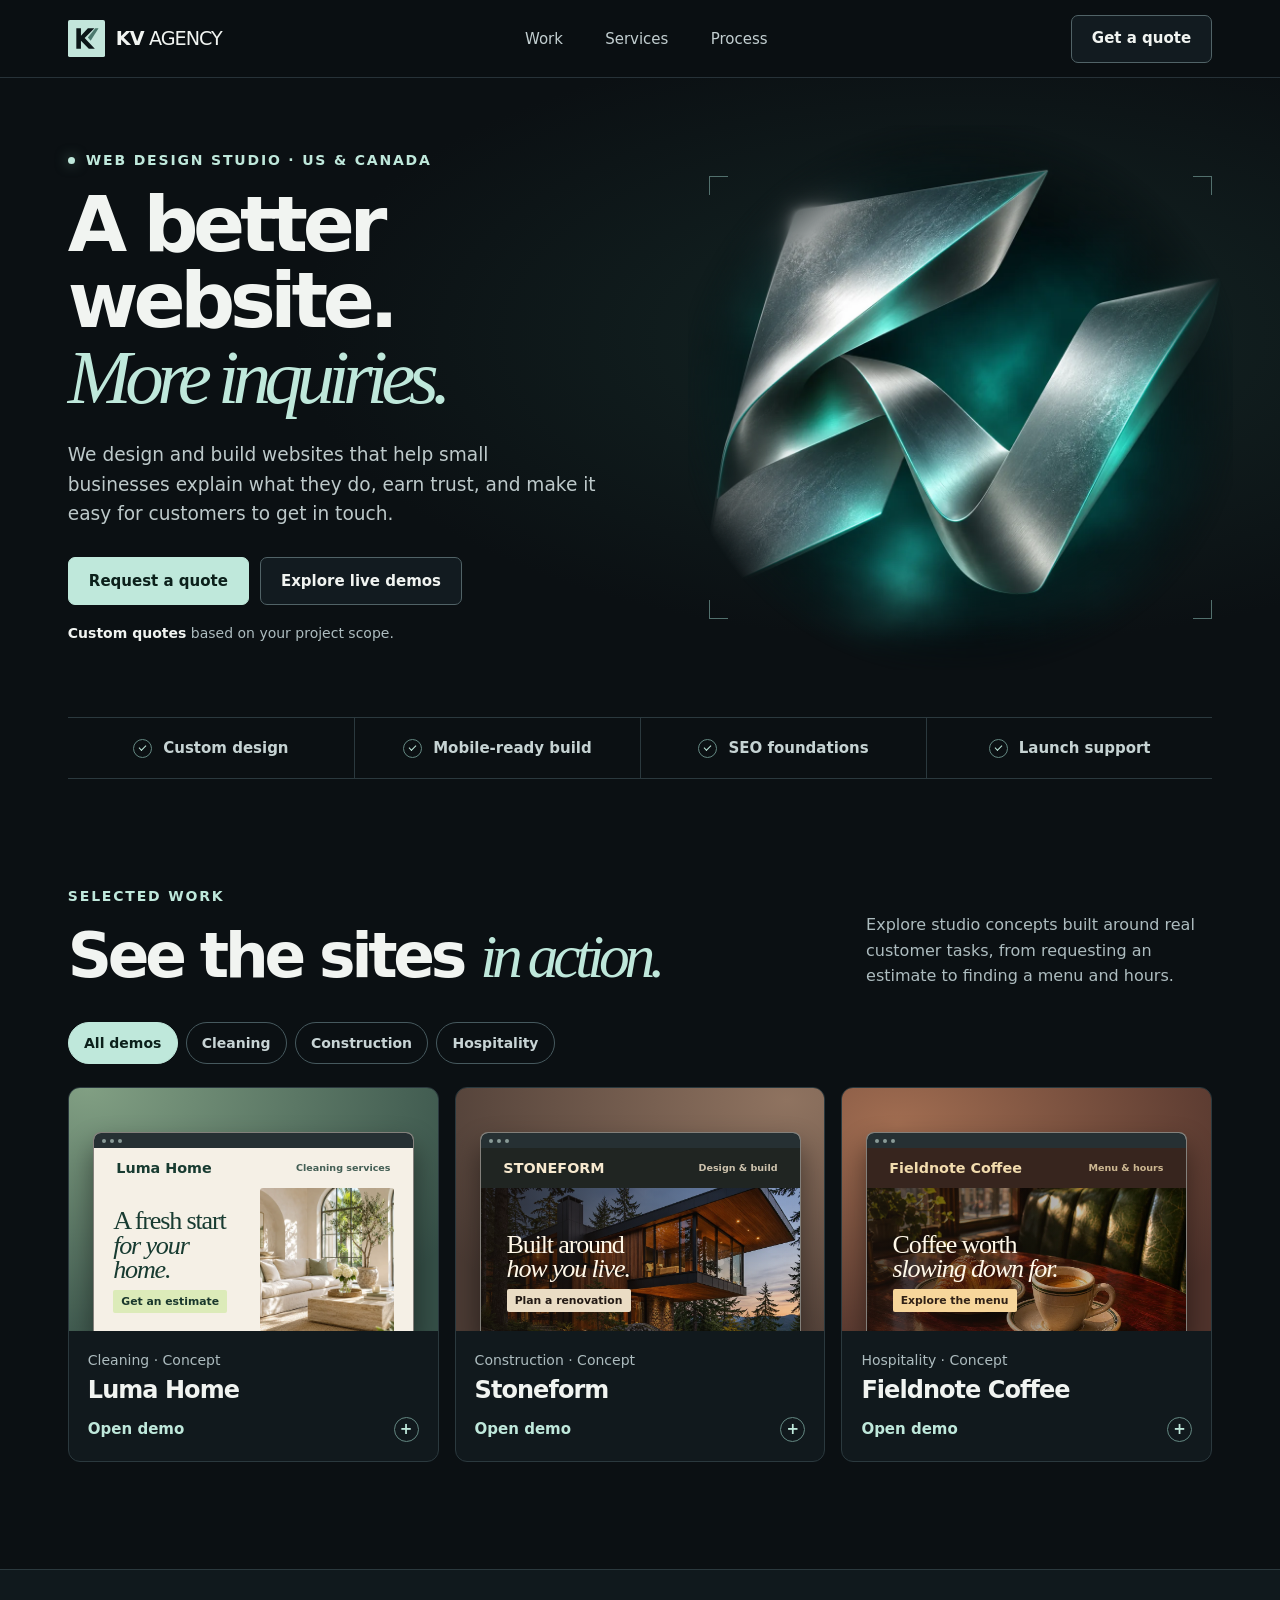
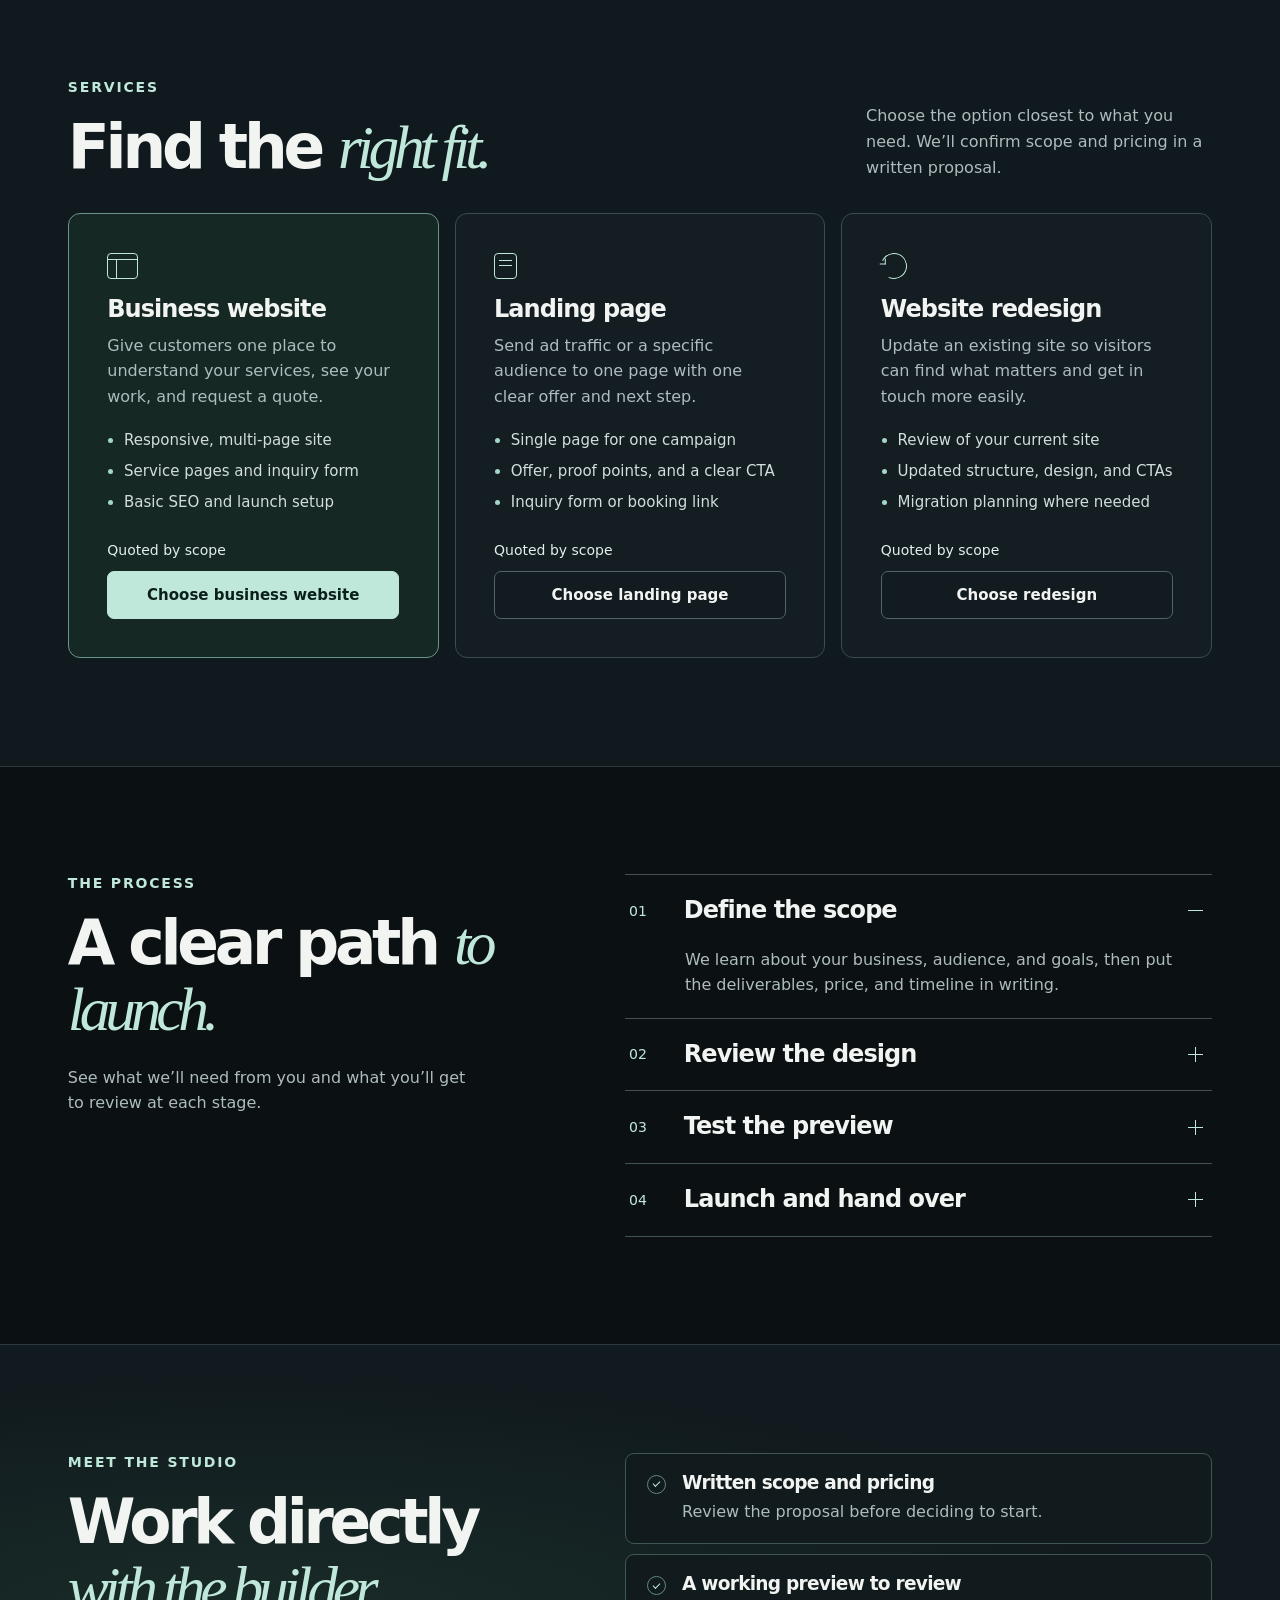
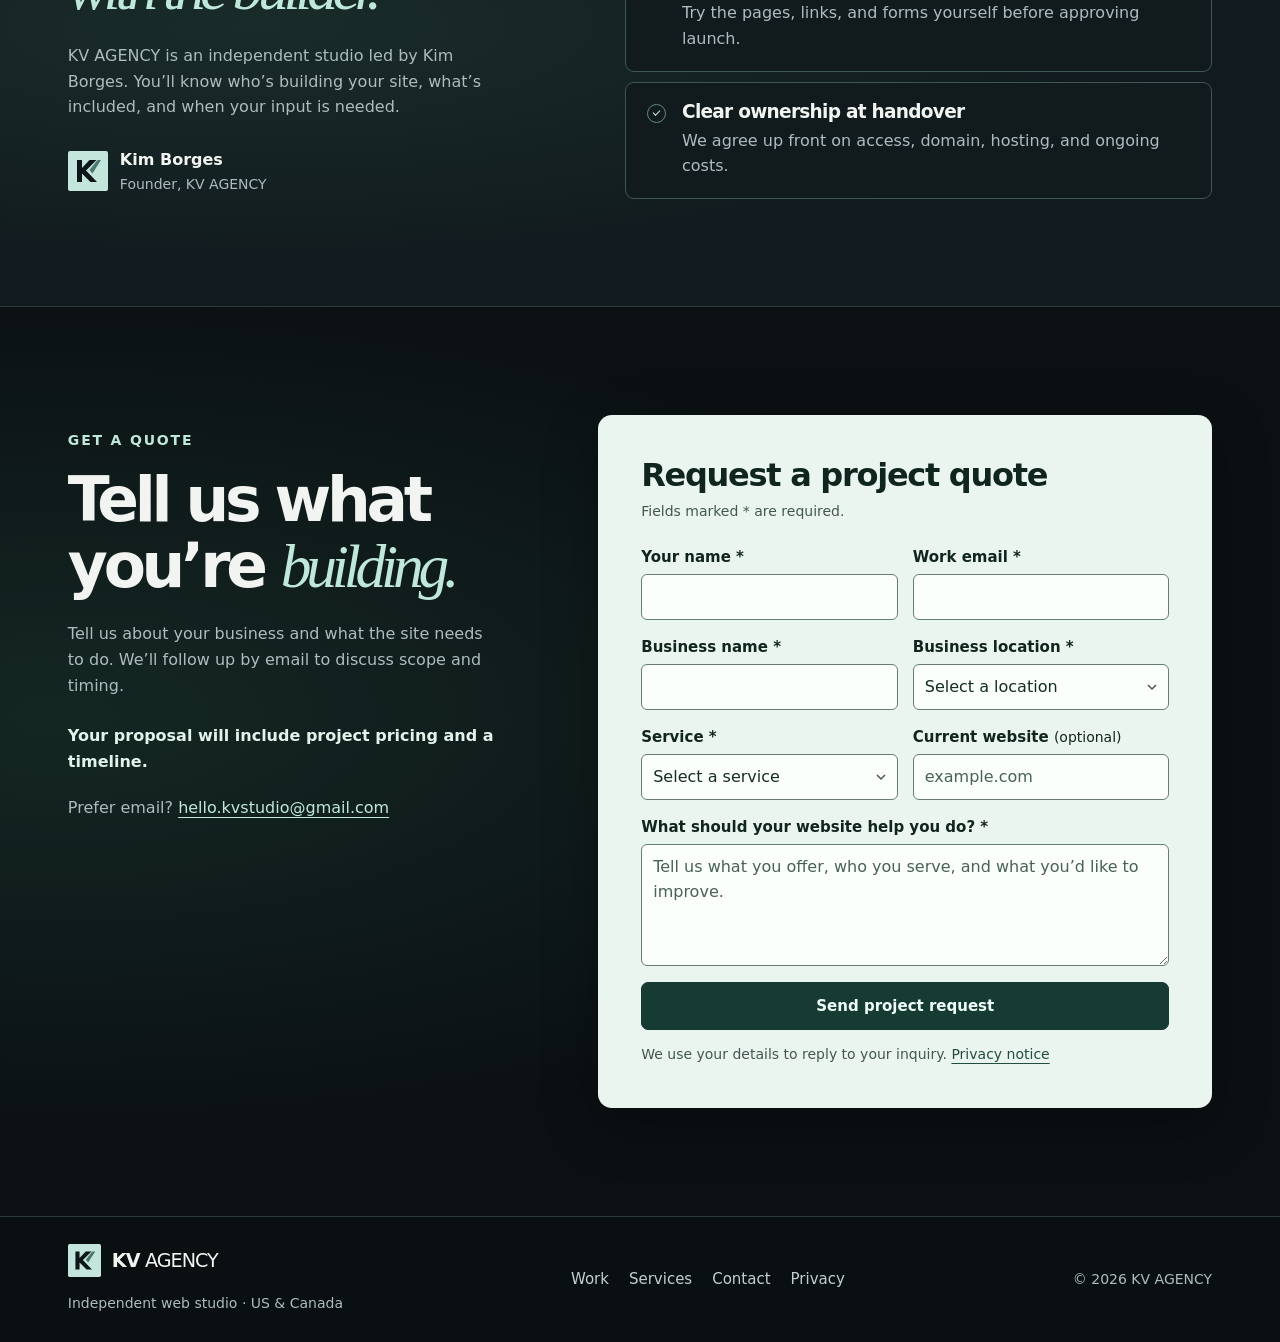
==== commit bb0b3749: "Replace starting price with project-based quotes" ====
--- a/index.html
+++ b/index.html
@@ -5,7 +5,7 @@
   <meta name="viewport" content="width=device-width, initial-scale=1">
   <meta name="theme-color" content="#0b1013">
   <title>KV AGENCY | Web Design for Small Businesses in the US &amp; Canada</title>
-  <meta name="description" content="KV AGENCY designs and builds websites for small businesses in the United States and Canada. Explore live demos and request a quote. Website projects start at $1,100 USD.">
+  <meta name="description" content="KV AGENCY designs and builds websites for small businesses in the United States and Canada. Explore live demos and request a quote for your project.">
   <meta property="og:type" content="website">
   <meta property="og:title" content="KV AGENCY | Web Design for Small Businesses">
   <meta property="og:description" content="Custom websites and landing pages for small businesses in the US and Canada. Explore working concepts and request a quote.">
@@ -42,7 +42,7 @@
             <a class="button primary" href="#contact">Request a quote</a>
             <a class="button outline" href="#work">Explore live demos</a>
           </div>
-          <p class="price-note">Website projects start at <strong>$1,100 USD</strong></p>
+          <p class="price-note"><strong>Custom quotes</strong> based on your project scope.</p>
         </div>
         <div class="hero-visual" aria-hidden="true">
           <img class="hero-art" src="./assets/hero.webp" alt="" width="1120" height="1120" fetchpriority="high">
@@ -112,7 +112,7 @@
             <h3>Business website</h3>
             <p>Give customers one place to understand your services, see your work, and request a quote.</p>
             <ul><li>Responsive, multi-page site</li><li>Service pages and inquiry form</li><li>Basic SEO and launch setup</li></ul>
-            <p class="service-price">From <strong>$1,100 USD</strong></p>
+            <p class="service-price">Quoted by scope</p>
             <a class="button primary" href="#contact" data-service="Business website">Choose business website</a>
           </article>
           <article class="service">
@@ -173,7 +173,7 @@
           <p class="eyebrow">Get a quote</p>
           <h2 id="contact-title">Tell us what<br> you’re <em>building.</em></h2>
           <p class="section-intro">Tell us about your business and what the site needs to do. We’ll follow up by email to discuss scope and timing.</p>
-          <strong class="contact-price">Website projects from $1,100 USD.</strong>
+          <strong class="contact-price">Your proposal will include project pricing and a timeline.</strong>
           <p class="email-link">Prefer email? <a href="mailto:hello.kvstudio@gmail.com">hello.kvstudio@gmail.com</a></p>
         </div>
         <form class="quote-form" id="quote-form" method="post" action="https://formspree.io/f/mgakpokg">
